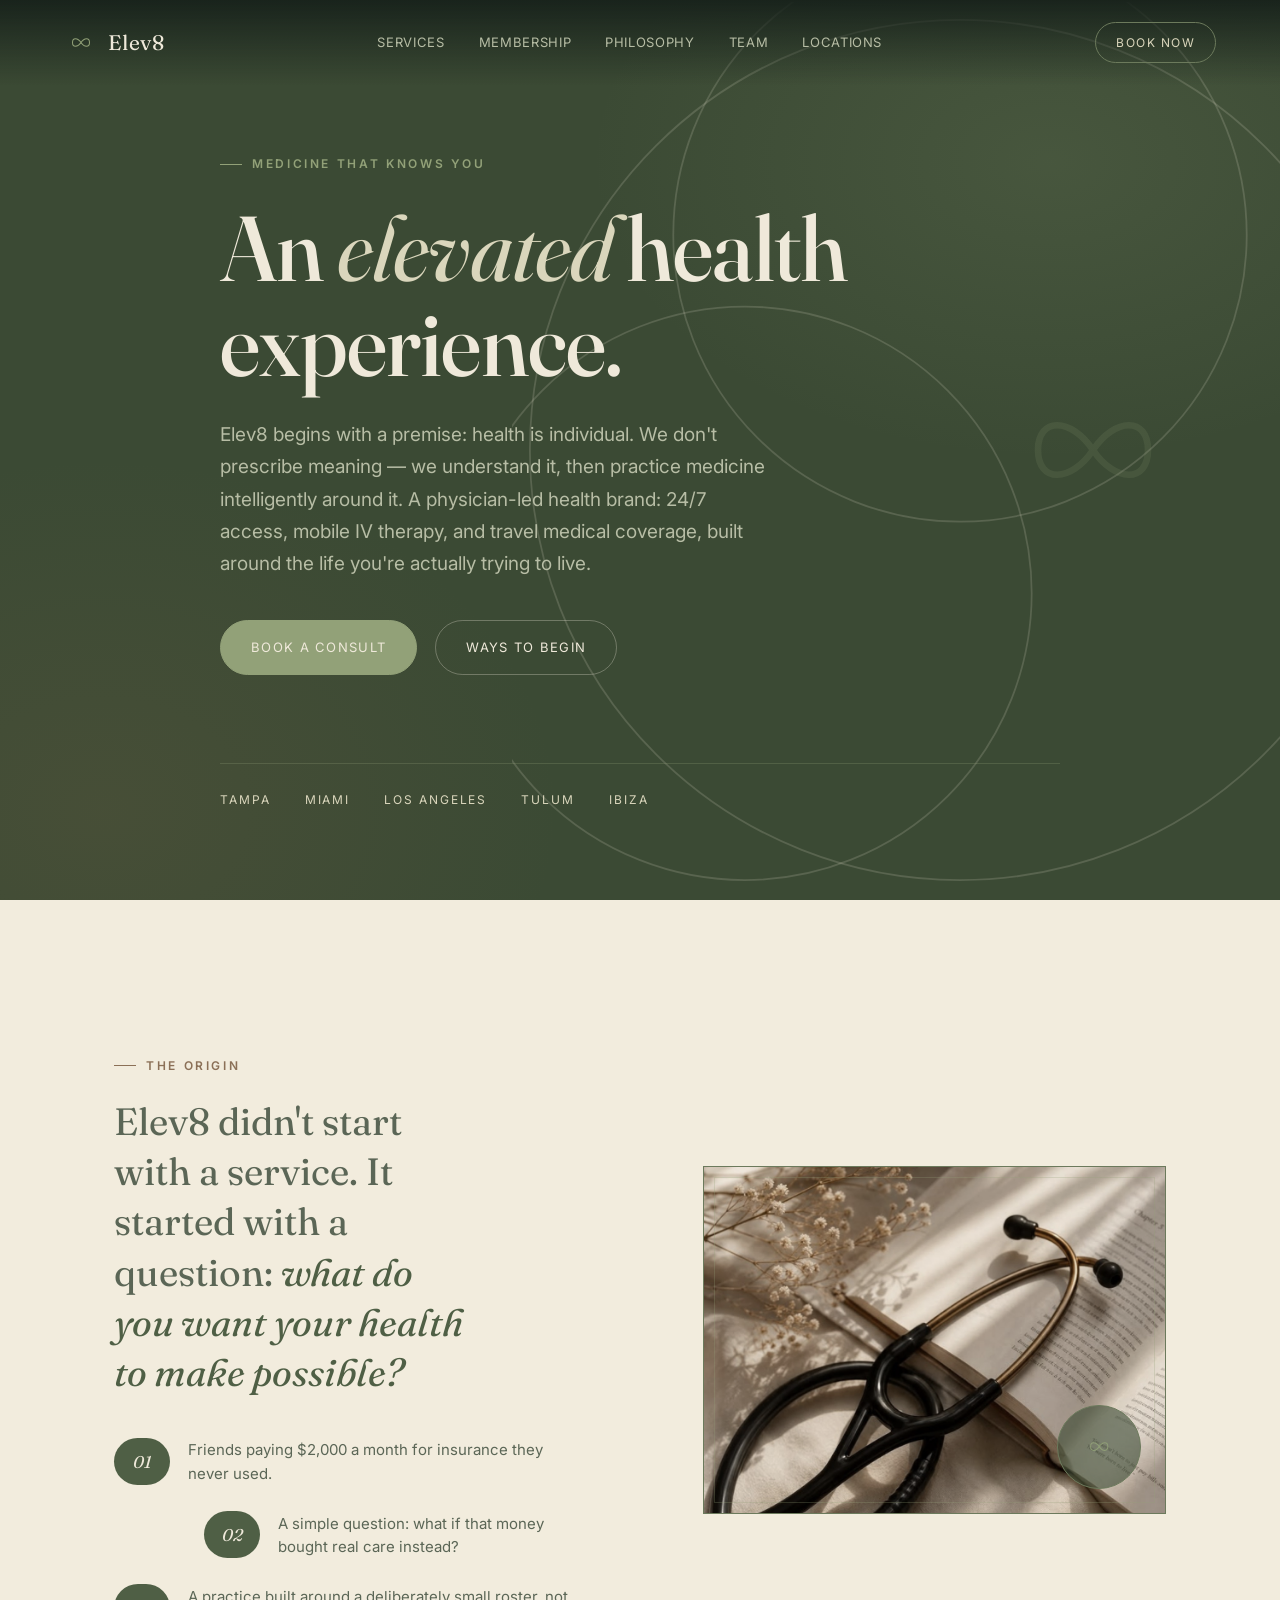
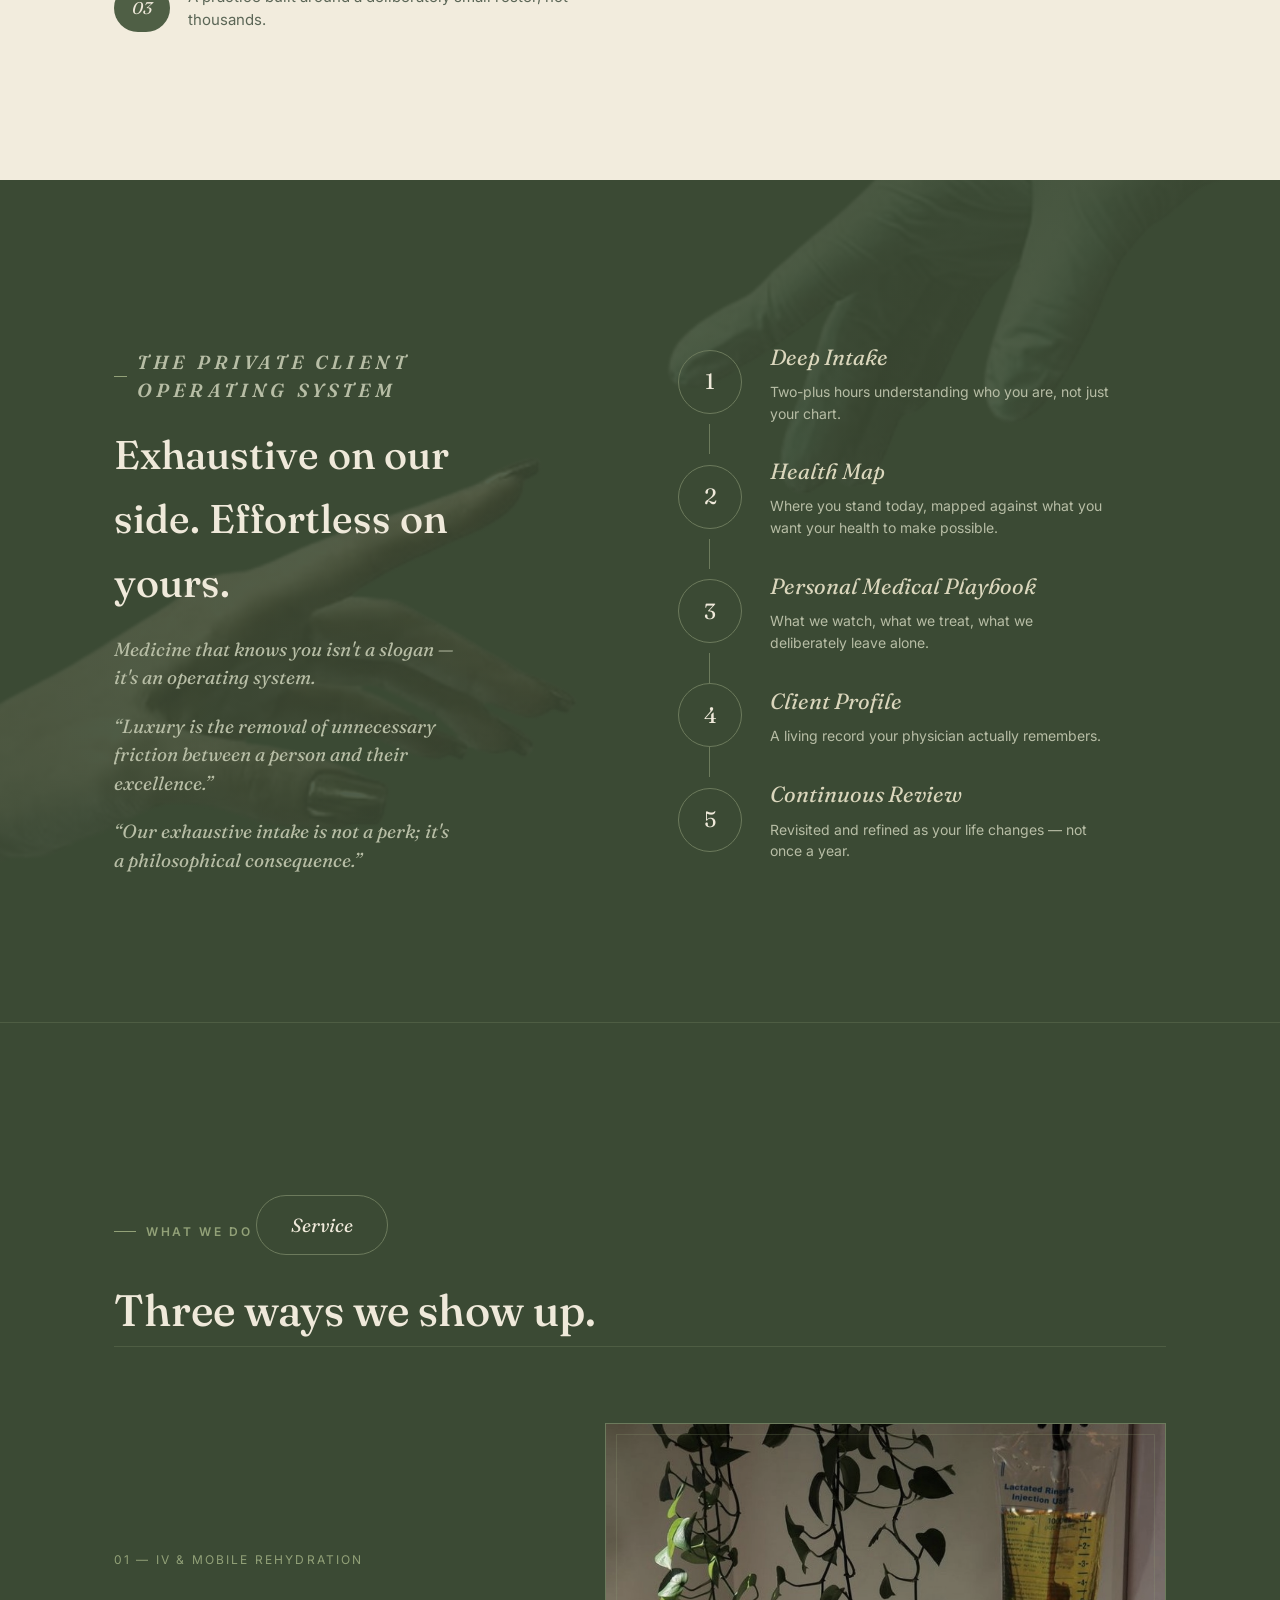
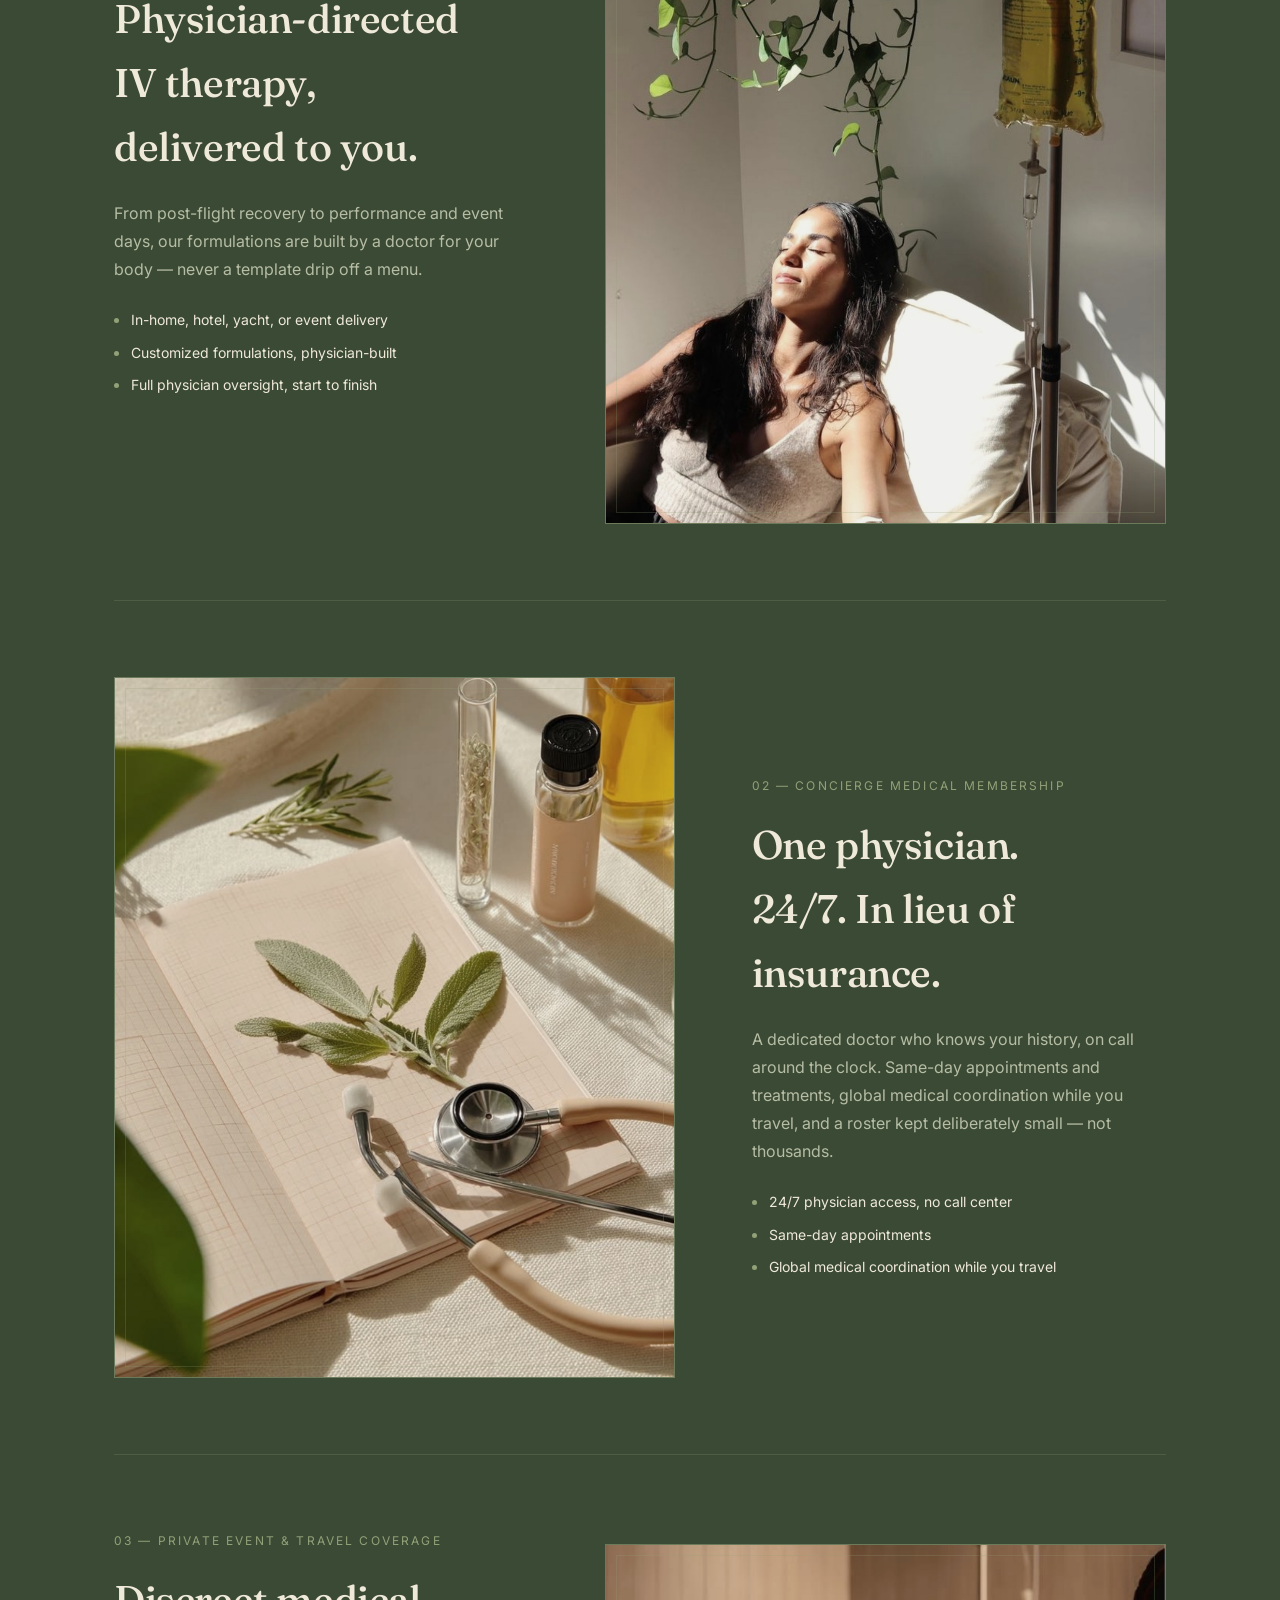
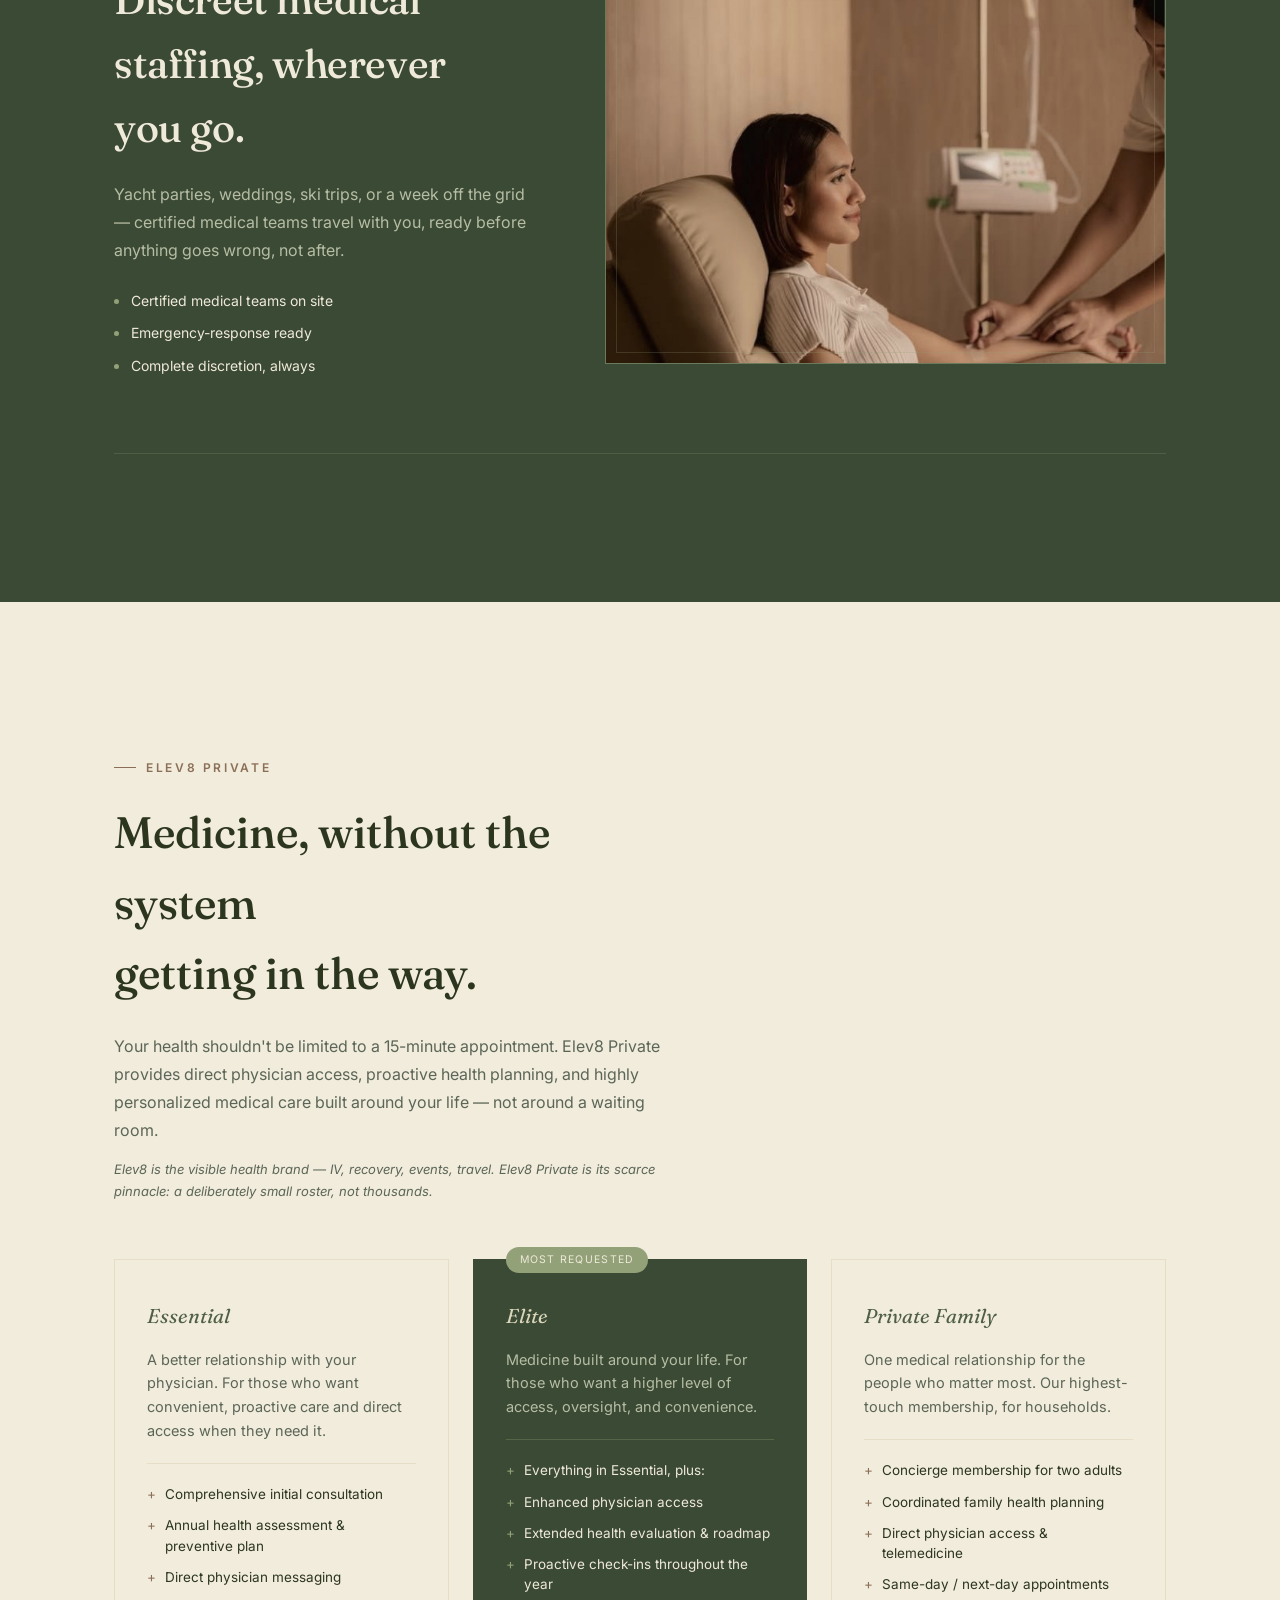
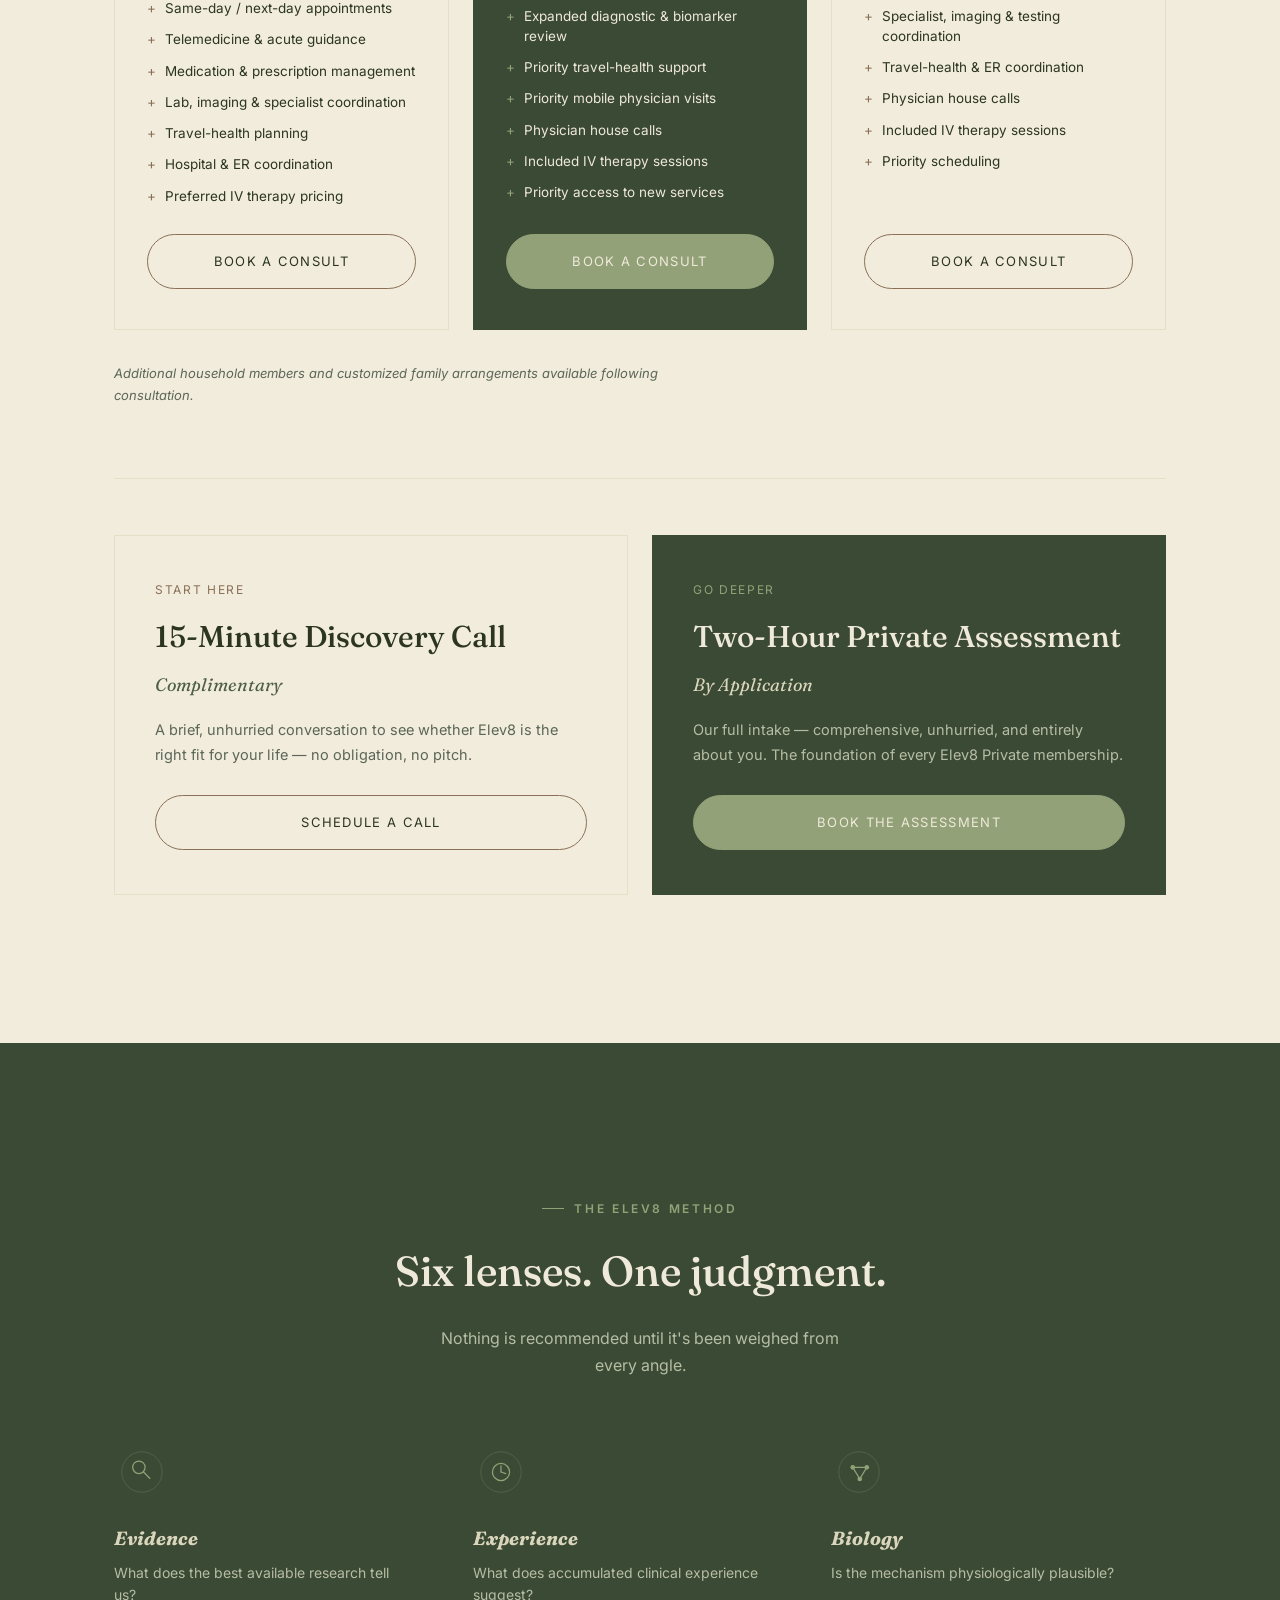
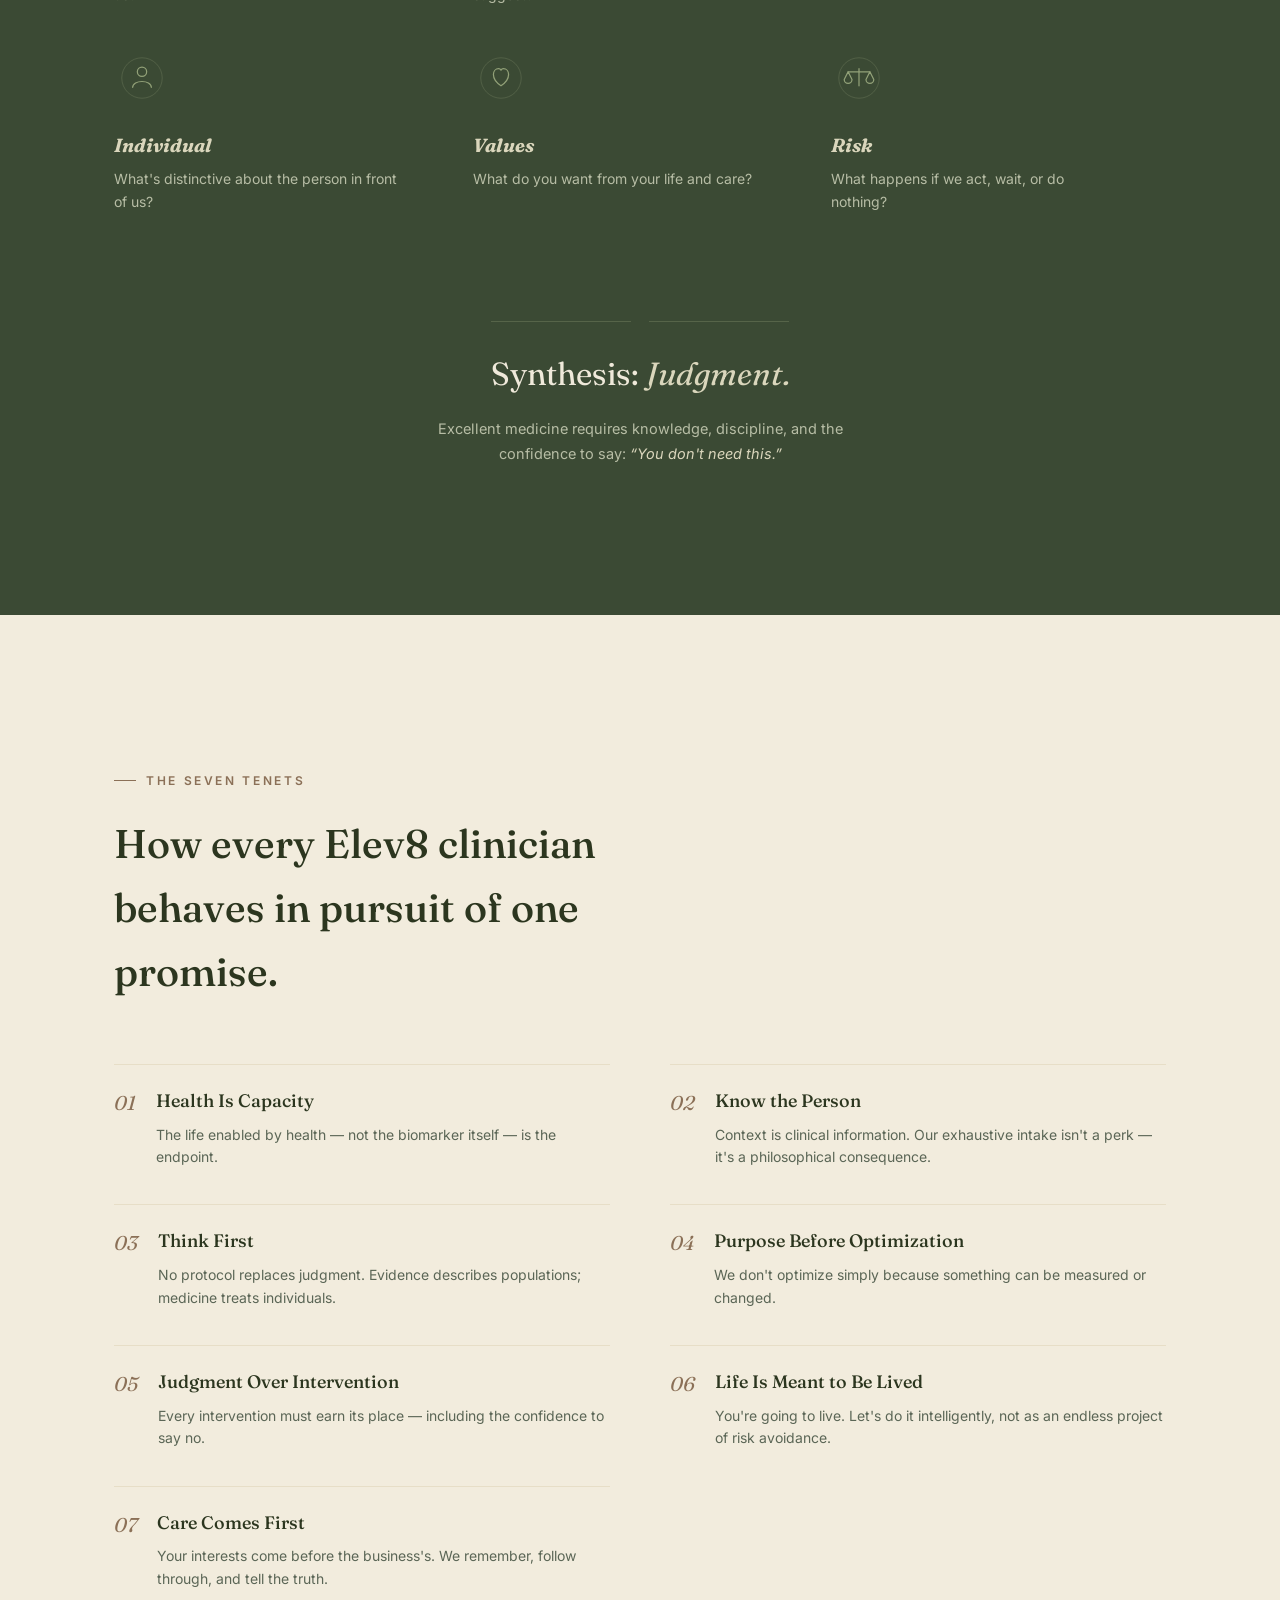
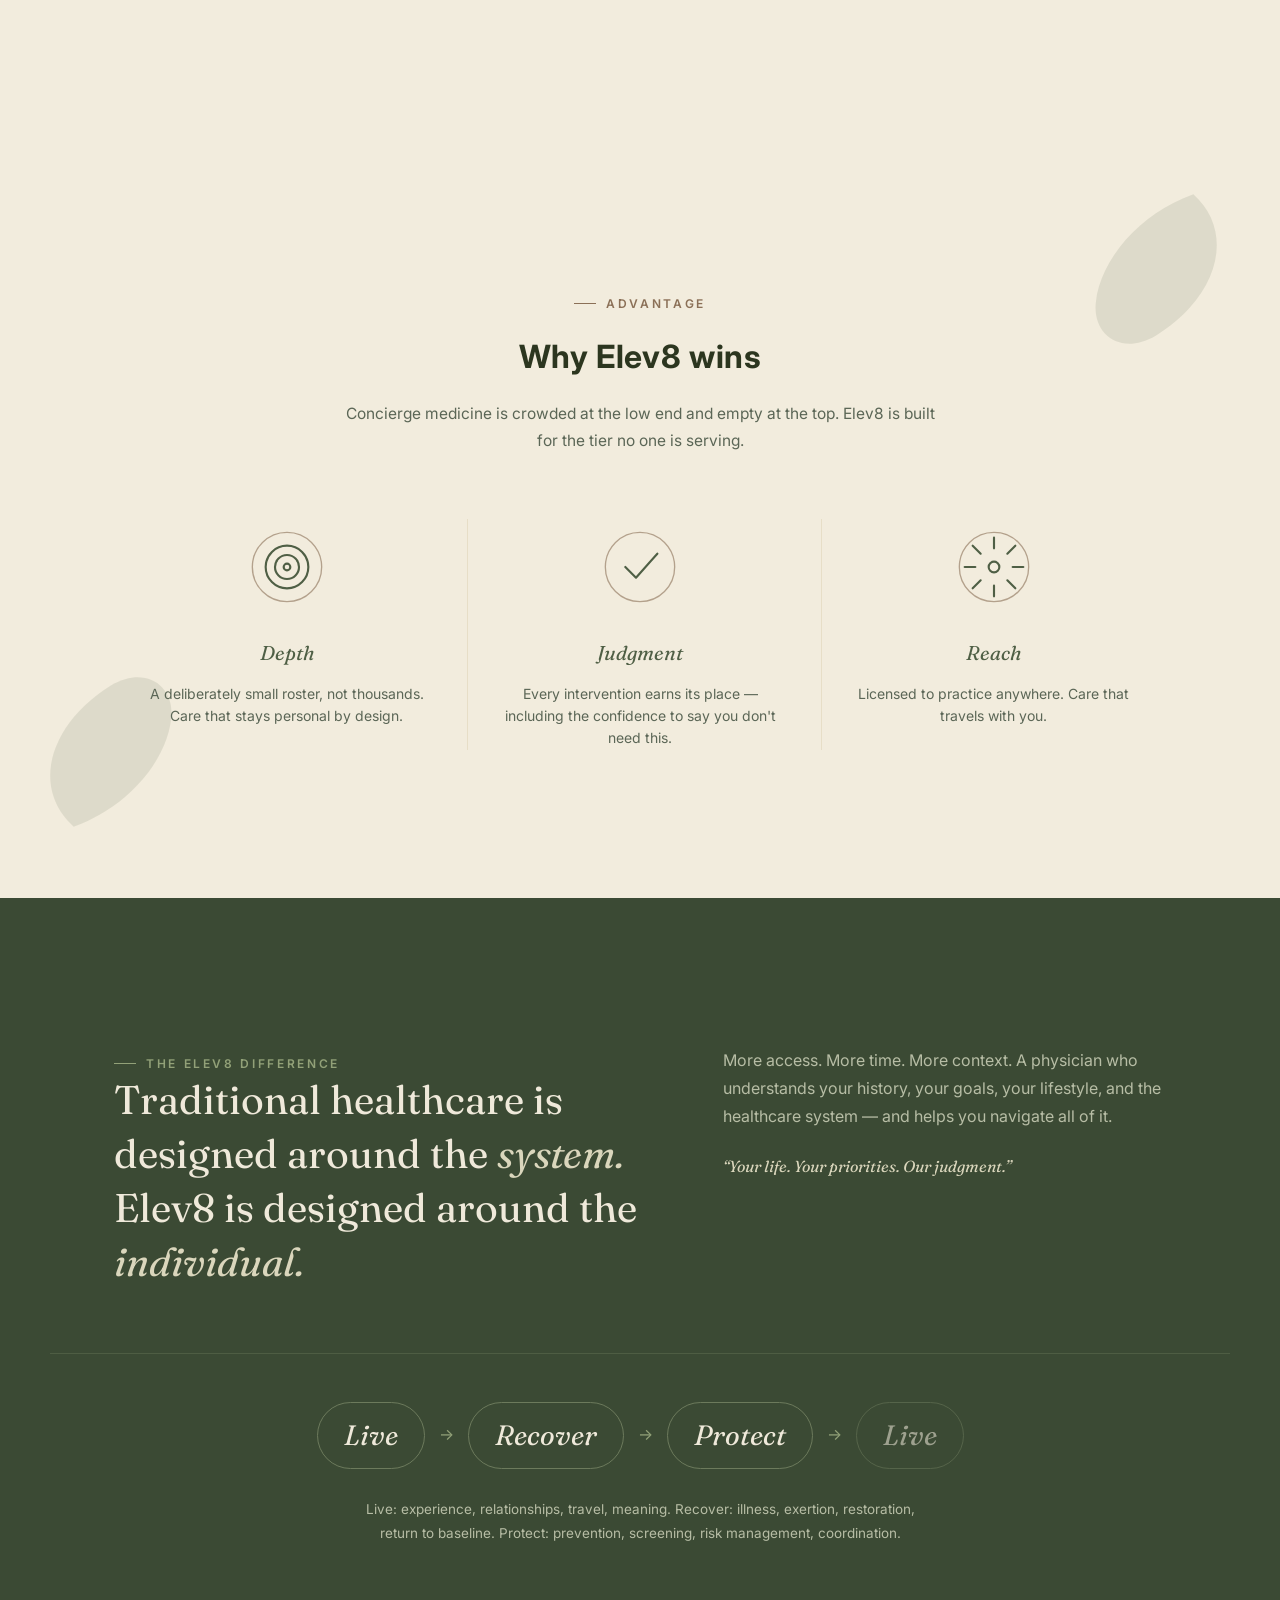
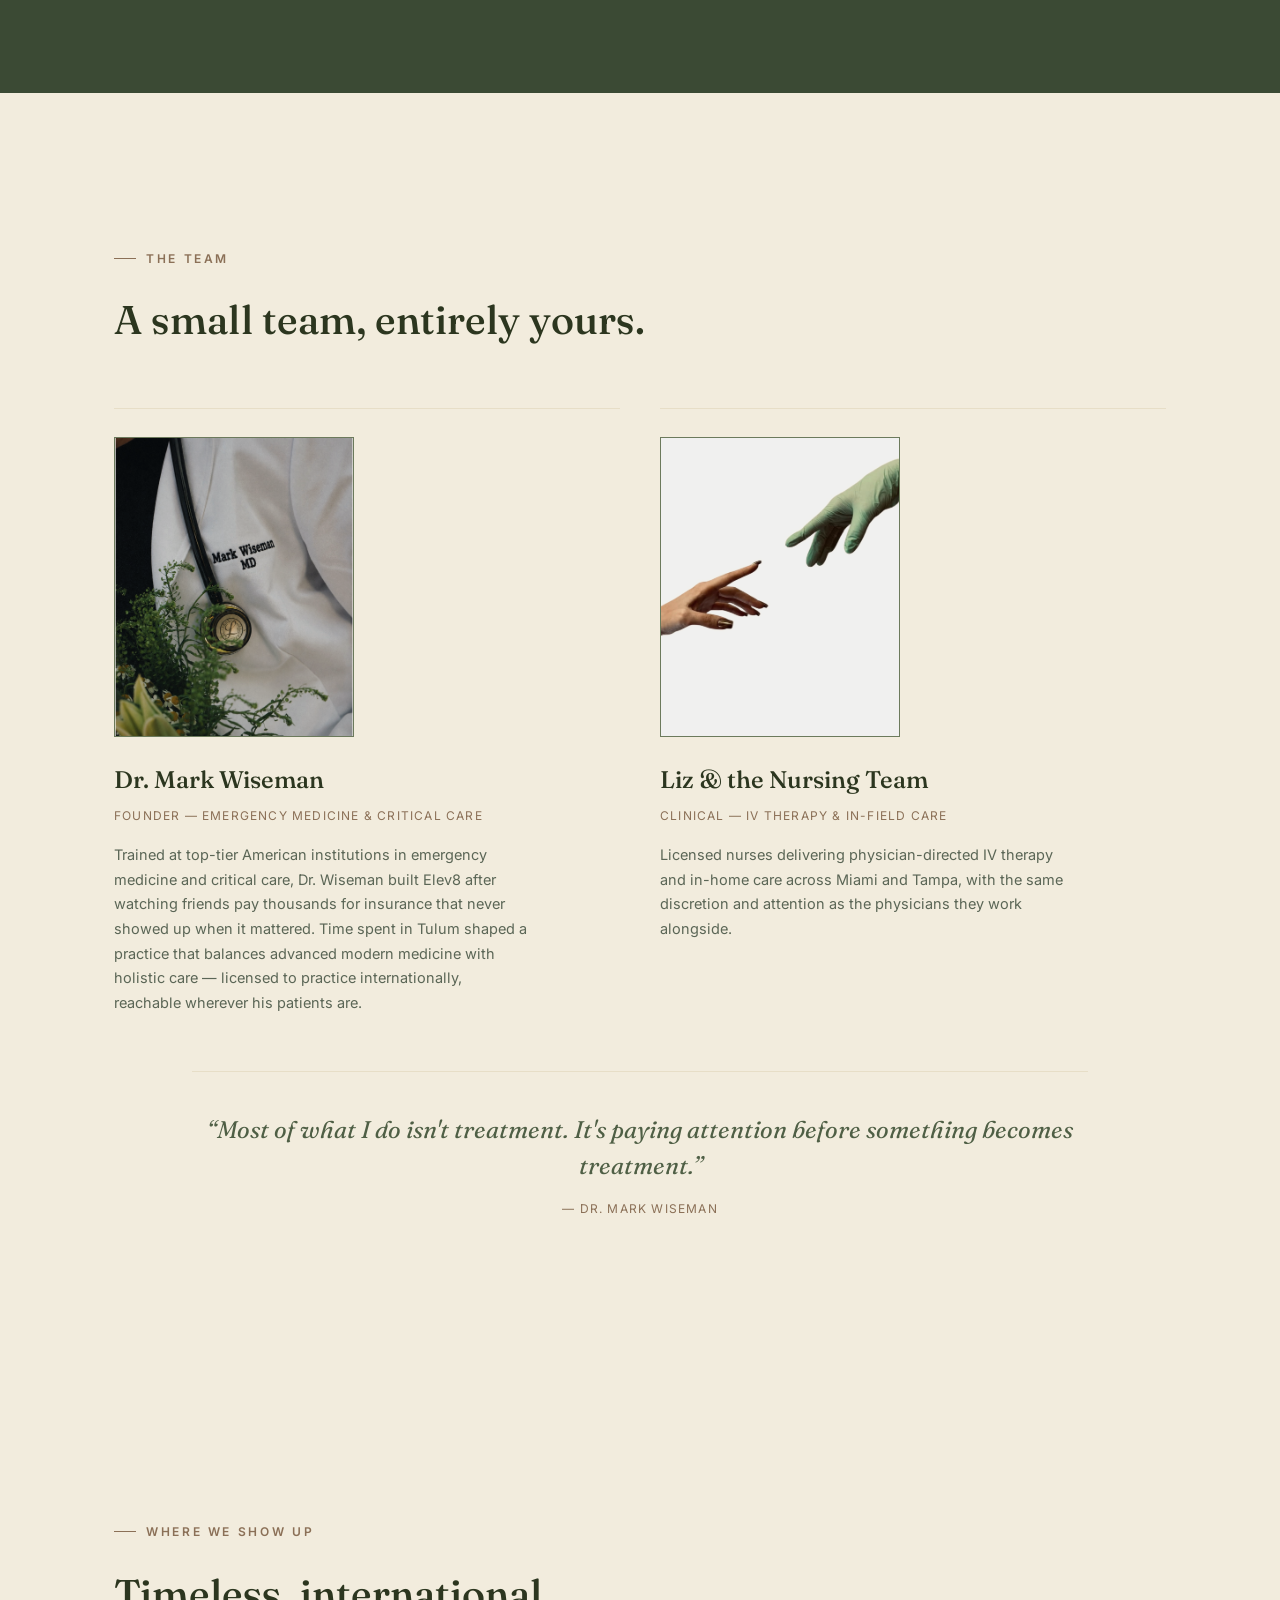
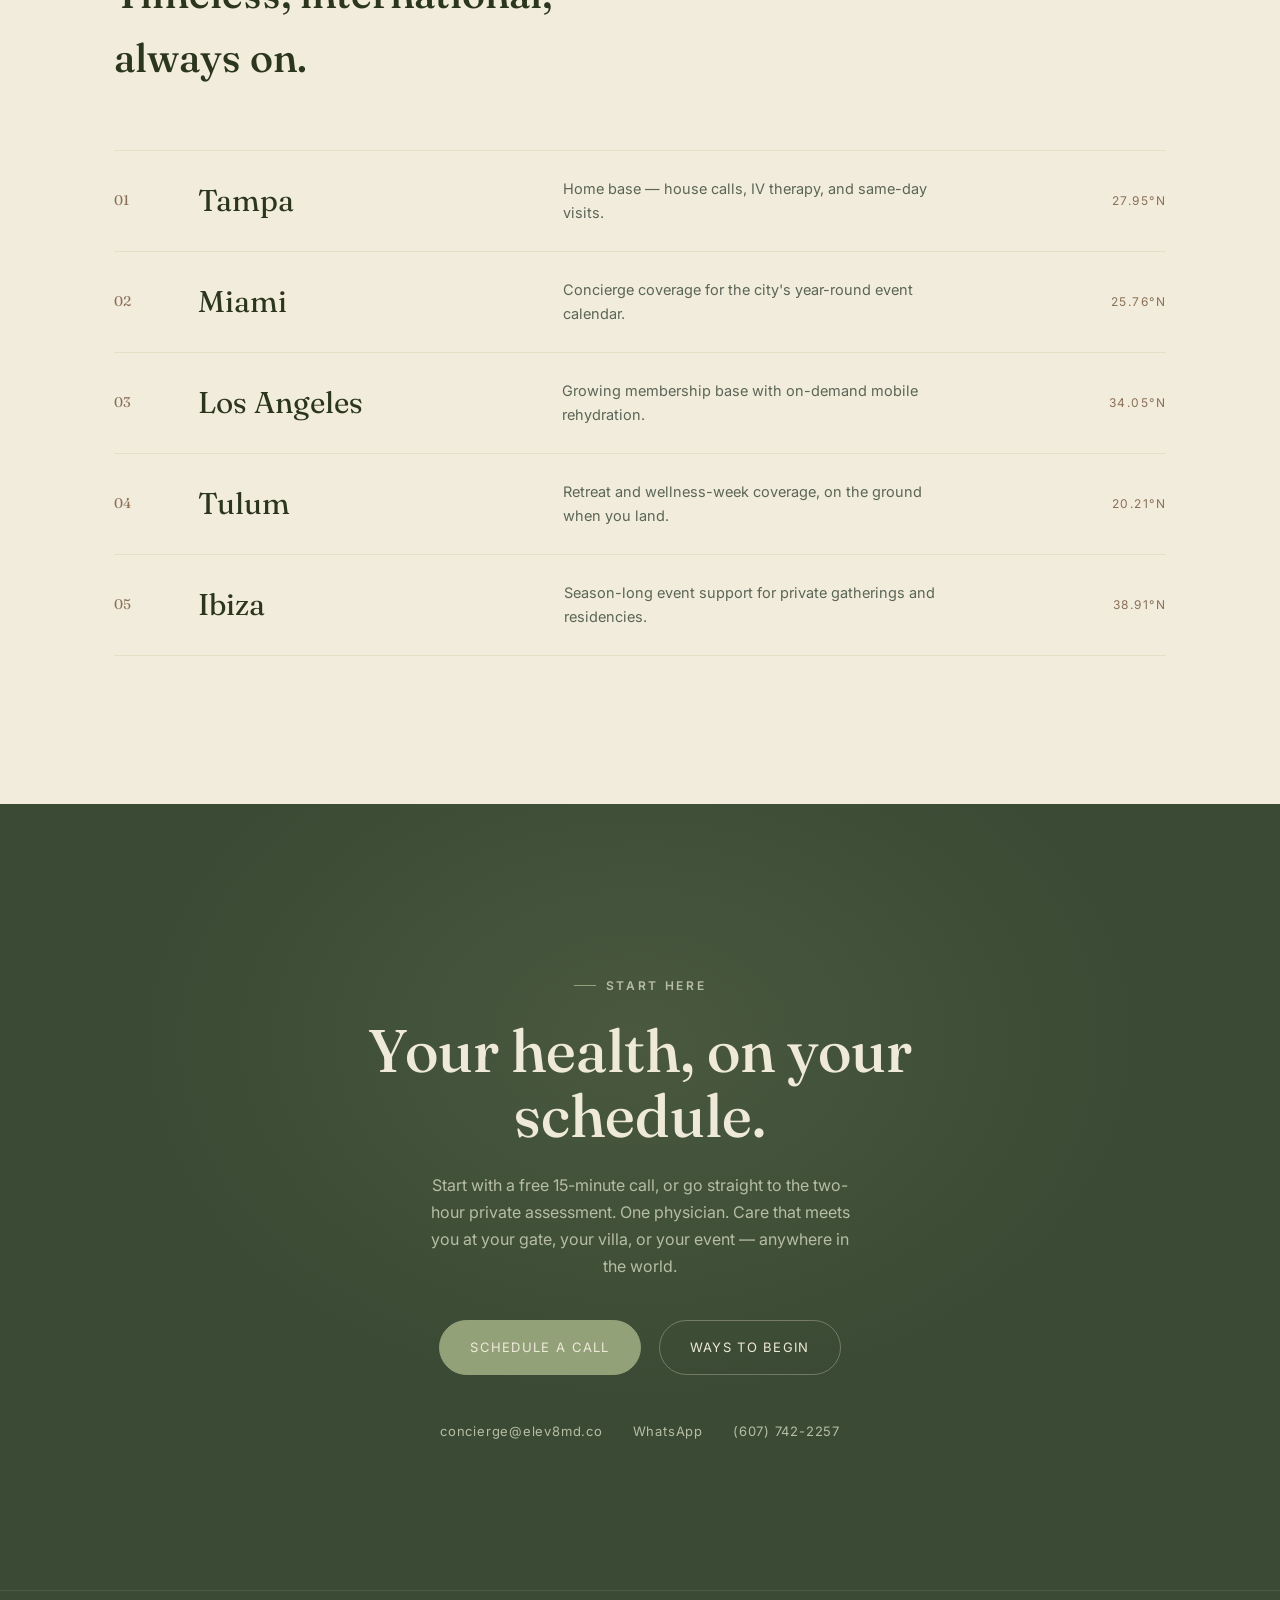
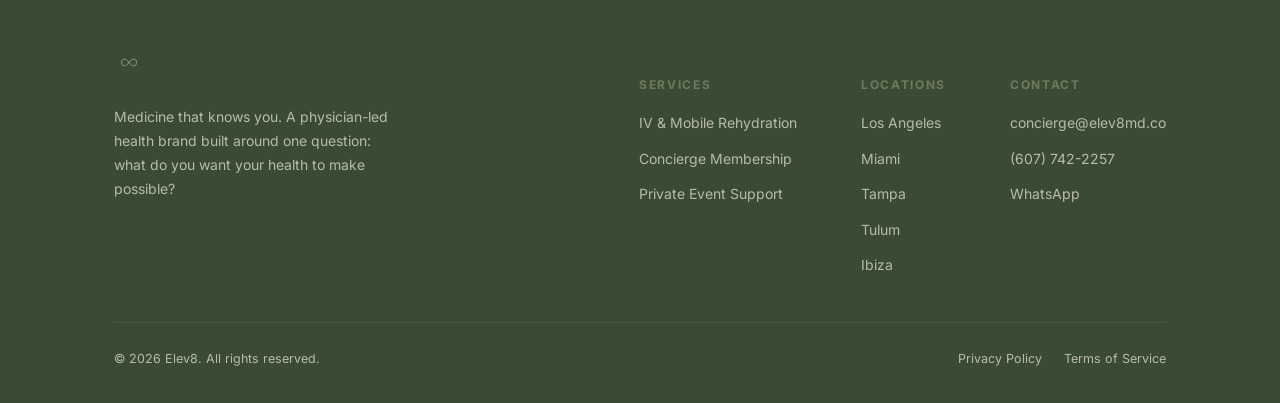
==== index.html @ 5ecb2c73 "Swap IV and Membership service photos for better-matched, better-quality imagery Co-Authored-By: Cla" ====
<!DOCTYPE html>
<html lang="en">
<head>
<meta charset="UTF-8" />
<meta name="viewport" content="width=device-width, initial-scale=1.0" />
<title>Elev8 — Medicine That Knows You</title>
<meta name="description" content="Elev8 is a physician-led concierge health brand: 24/7 personal physician access, mobile IV therapy, and travel medical coverage, built around the life you're actually trying to live." />
<meta name="robots" content="index, follow" />
<link rel="canonical" href="https://elev8md.co/" />

<!-- Open Graph / social sharing -->
<meta property="og:type" content="website" />
<meta property="og:site_name" content="Elev8" />
<meta property="og:title" content="Elev8 — Medicine That Knows You" />
<meta property="og:description" content="Physician-led concierge medicine: 24/7 access, mobile IV therapy, and travel medical coverage — built around the life you're trying to live." />
<meta property="og:url" content="https://elev8md.co/" />
<meta property="og:image" content="https://elev8md.co/images/og-image.jpg" />
<meta name="twitter:card" content="summary_large_image" />
<meta name="twitter:title" content="Elev8 — Medicine That Knows You" />
<meta name="twitter:description" content="Physician-led concierge medicine: 24/7 access, mobile IV therapy, and travel medical coverage." />
<meta name="twitter:image" content="https://elev8md.co/images/og-image.jpg" />

<!-- Favicon (inline SVG infinity mark — swap for a real file when brand assets are final) -->
<link rel="icon" type="image/svg+xml" href="data:image/svg+xml,%3Csvg xmlns='http://www.w3.org/2000/svg' viewBox='0 0 200 100'%3E%3Crect width='200' height='100' fill='%233B4A34'/%3E%3Cpath d='M50,50 C50,20 80,20 100,50 C120,80 150,80 150,50 C150,20 120,20 100,50 C80,80 50,80 50,50 Z' fill='none' stroke='%2392A178' stroke-width='9' stroke-linecap='round'/%3E%3C/svg%3E" />

<link rel="preconnect" href="https://fonts.googleapis.com">
<link rel="preconnect" href="https://fonts.gstatic.com" crossorigin>
<link href="https://fonts.googleapis.com/css2?family=Fraunces:ital,opsz,wght@0,9..144,400;0,9..144,500;0,9..144,600;1,9..144,400;1,9..144,500&family=Inter:wght@400;500;600&display=swap" rel="stylesheet">
<link rel="stylesheet" href="styles.css">

<script type="application/ld+json">
{
  "@context": "https://schema.org",
  "@type": "MedicalBusiness",
  "name": "Elev8",
  "description": "Physician-led concierge medicine practice offering 24/7 physician access, mobile IV therapy, and travel medical coverage.",
  "url": "https://elev8md.co/",
  "telephone": "+1-607-742-2257",
  "email": "concierge@elev8md.co",
  "areaServed": ["Tampa", "Miami", "Los Angeles", "Tulum", "Ibiza"],
  "medicalSpecialty": ["Emergency Medicine", "Critical Care", "Concierge Medicine"],
  "founder": {
    "@type": "Person",
    "name": "Dr. Mark Wiseman",
    "jobTitle": "Founder & Physician — Emergency Medicine & Critical Care"
  }
}
</script>
</head>
<body>

<nav class="nav" id="nav">
  <a href="#top" class="nav__logo">
    <span class="mark"><svg viewBox="0 0 200 100" width="34" height="17"><path d="M50,50 C50,20 80,20 100,50 C120,80 150,80 150,50 C150,20 120,20 100,50 C80,80 50,80 50,50 Z"/></svg></span>
    Elev8
  </a>
  <div class="nav__links">
    <a href="#services">Services</a>
    <a href="#pricing">Membership</a>
    <a href="#philosophy">Philosophy</a>
    <a href="#team">Team</a>
    <a href="#locations">Locations</a>
  </div>
  <a href="#book" class="nav__cta">Book Now</a>
  <button class="nav__toggle" id="menuOpen" aria-label="Open menu"><span></span></button>
</nav>

<div class="mobile-menu" id="mobileMenu">
  <button class="mobile-menu__close" id="menuClose" aria-label="Close menu">&times;</button>
  <a href="#services">Services</a>
  <a href="#pricing">Membership</a>
  <a href="#philosophy">Philosophy</a>
  <a href="#team">Team</a>
  <a href="#locations">Locations</a>
  <a href="#book">Book Now</a>
</div>

<main id="top">

  <!-- HERO -->
  <section class="hero">
    <div class="hero__glow"></div>
    <div class="hero__rings">
      <svg viewBox="0 0 500 500"><circle cx="250" cy="250" r="240"/><circle cx="250" cy="130" r="160"/><circle cx="130" cy="330" r="160"/></svg>
    </div>
    <span class="mark hero__mark"><svg viewBox="0 0 200 100"><path d="M50,50 C50,20 80,20 100,50 C120,80 150,80 150,50 C150,20 120,20 100,50 C80,80 50,80 50,50 Z"/></svg></span>
    <div class="wrap hero__inner">
      <p class="eyebrow hero__eyebrow">Medicine That Knows You</p>
      <h1>An <em>elevated</em> health experience.</h1>
      <p class="hero__sub">Elev8 begins with a premise: health is individual. We don't prescribe meaning — we understand it, then practice medicine intelligently around it. A physician-led health brand: 24/7 access, mobile IV therapy, and travel medical coverage, built around the life you're actually trying to live.</p>
      <div class="hero__actions">
        <a href="#book" class="btn btn--gold">Book a Consult</a>
        <a href="#pricing" class="btn btn--ghost">Ways to Begin</a>
      </div>
      <div class="hero__strip">
        <span class="loc">Tampa</span>
        <span class="loc">Miami</span>
        <span class="loc">Los Angeles</span>
        <span class="loc">Tulum</span>
        <span class="loc">Ibiza</span>
      </div>
    </div>
  </section>

  <!-- ORIGIN -->
  <section class="section--sand section-pad">
    <div class="wrap origin__grid">
      <div class="reveal">
        <p class="eyebrow eyebrow--dark">The Origin</p>
        <p class="origin__quote">Elev8 didn't start with a service. It started with a question: <em>what do you want your health to make possible?</em></p>
        <div class="origin__facts">
          <div class="origin__fact">
            <span class="origin__fact-num">01</span>
            <p>Friends paying $2,000 a month for insurance they never used.</p>
          </div>
          <div class="origin__fact origin__fact--indent">
            <span class="origin__fact-num">02</span>
            <p>A simple question: what if that money bought real care instead?</p>
          </div>
          <div class="origin__fact">
            <span class="origin__fact-num">03</span>
            <p>A practice built around a deliberately small roster, not thousands.</p>
          </div>
        </div>
      </div>
      <div class="reveal">
        <div class="frame">
          <img src="images/origin.jpg" alt="A physician's stethoscope, resting on an open book" loading="lazy" />
          <div class="frame__badge"><span class="mark"><svg viewBox="0 0 200 100"><path d="M50,50 C50,20 80,20 100,50 C120,80 150,80 150,50 C150,20 120,20 100,50 C80,80 50,80 50,50 Z"/></svg></span></div>
        </div>
      </div>
    </div>
  </section>

  <!-- OPERATING SYSTEM -->
  <section class="section--ink section-pad timeline-section">
    <img class="timeline-section__bg" src="images/hands-reaching.png" alt="" loading="lazy" />
    <div class="wrap timeline__grid">
      <div class="timeline__intro reveal">
        <p class="eyebrow">The Private Client Operating System</p>
        <h2>Exhaustive on our side. Effortless on yours.</h2>
        <p>Medicine that knows you isn't a slogan — it's an operating system.</p>
        <p class="timeline__note timeline__note--quote">&ldquo;Luxury is the removal of unnecessary friction between a person and their excellence.&rdquo;</p>
        <p class="timeline__note timeline__note--quote">&ldquo;Our exhaustive intake is not a perk; it's a philosophical consequence.&rdquo;</p>
      </div>
      <div class="timeline__steps reveal">
        <div class="timeline__step">
          <span class="timeline__circle">1</span>
          <div><h3>Deep Intake</h3><p class="timeline__desc">Two-plus hours understanding who you are, not just your chart.</p></div>
        </div>
        <div class="timeline__line"></div>
        <div class="timeline__step">
          <span class="timeline__circle">2</span>
          <div><h3>Health Map</h3><p class="timeline__desc">Where you stand today, mapped against what you want your health to make possible.</p></div>
        </div>
        <div class="timeline__line"></div>
        <div class="timeline__step">
          <span class="timeline__circle">3</span>
          <div><h3>Personal Medical Playbook</h3><p class="timeline__desc">What we watch, what we treat, what we deliberately leave alone.</p></div>
        </div>
        <div class="timeline__line"></div>
        <div class="timeline__step">
          <span class="timeline__circle">4</span>
          <div><h3>Client Profile</h3><p class="timeline__desc">A living record your physician actually remembers.</p></div>
        </div>
        <div class="timeline__line"></div>
        <div class="timeline__step">
          <span class="timeline__circle">5</span>
          <div><h3>Continuous Review</h3><p class="timeline__desc">Revisited and refined as your life changes — not once a year.</p></div>
        </div>
      </div>
    </div>
  </section>

  <!-- SERVICES -->
  <section class="section--ink section-pad" id="services" style="border-top:1px solid rgba(146,161,120,0.22);">
    <div class="wrap">
      <p class="eyebrow">What We Do</p>
      <span class="badge-oval" style="margin-top:24px; display:inline-block;">Service</span>
      <h2 style="font-family:var(--font-display); font-weight:500; font-size:clamp(30px,4vw,44px); margin-top:20px; max-width:18ch;">Three ways we show up.</h2>
    </div>
    <div class="wrap">

      <div class="service reveal" id="iv">
        <div>
          <span class="service__tag">01 — IV &amp; Mobile Rehydration</span>
          <h3>Physician-directed IV therapy, delivered to you.</h3>
          <p>From post-flight recovery to performance and event days, our formulations are built by a doctor for your body — never a template drip off a menu.</p>
          <ul class="service__list">
            <li>In-home, hotel, yacht, or event delivery</li>
            <li>Customized formulations, physician-built</li>
            <li>Full physician oversight, start to finish</li>
          </ul>
        </div>
        <div class="service__visual service__visual--photo service__visual--tall"><img src="images/service-iv.jpg" alt="A client relaxing in warm sunlight during a mobile IV therapy session" loading="lazy" /></div>
      </div>

      <div class="service reveal" id="membership">
        <div>
          <span class="service__tag">02 — Concierge Medical Membership</span>
          <h3>One physician. 24/7. In lieu of insurance.</h3>
          <p>A dedicated doctor who knows your history, on call around the clock. Same-day appointments and treatments, global medical coordination while you travel, and a roster kept deliberately small — not thousands.</p>
          <ul class="service__list">
            <li>24/7 physician access, no call center</li>
            <li>Same-day appointments</li>
            <li>Global medical coordination while you travel</li>
          </ul>
        </div>
        <div class="service__visual service__visual--photo service__visual--tall"><img src="images/service-membership.jpg" alt="A stethoscope beside a sprig of sage, resting sunlit on paper" loading="lazy" /></div>
      </div>

      <div class="service reveal" id="events">
        <div>
          <span class="service__tag">03 — Private Event &amp; Travel Coverage</span>
          <h3>Discreet medical staffing, wherever you go.</h3>
          <p>Yacht parties, weddings, ski trips, or a week off the grid — certified medical teams travel with you, ready before anything goes wrong, not after.</p>
          <ul class="service__list">
            <li>Certified medical teams on site</li>
            <li>Emergency-response ready</li>
            <li>Complete discretion, always</li>
          </ul>
        </div>
        <div class="service__visual service__visual--photo"><img src="images/service-events.jpg" alt="A physician-directed IV therapy session in progress" loading="lazy" /></div>
      </div>

    </div>
  </section>

  <!-- PRICING -->
  <section class="section--sand section-pad" id="pricing">
    <div class="wrap">
      <p class="eyebrow eyebrow--dark">Elev8 Private</p>
      <h2 class="pricing__head reveal">Medicine, without the system<br>getting in the way.</h2>
      <p class="pricing__sub reveal">Your health shouldn't be limited to a 15-minute appointment. Elev8 Private provides direct physician access, proactive health planning, and highly personalized medical care built around your life — not around a waiting room.</p>
      <p class="pricing__note reveal" style="margin-top:14px;">Elev8 is the visible health brand — IV, recovery, events, travel. Elev8&nbsp;Private is its scarce pinnacle: a deliberately small roster, not thousands.</p>

      <div class="pricing__grid">

        <div class="tier reveal">
          <span class="tier__tag">Essential</span>
          <p class="tier__pitch">A better relationship with your physician. For those who want convenient, proactive care and direct access when they need it.</p>
          <ul class="tier__list">
            <li>Comprehensive initial consultation</li>
            <li>Annual health assessment &amp; preventive plan</li>
            <li>Direct physician messaging</li>
            <li>Same-day / next-day appointments</li>
            <li>Telemedicine &amp; acute guidance</li>
            <li>Medication &amp; prescription management</li>
            <li>Lab, imaging &amp; specialist coordination</li>
            <li>Travel-health planning</li>
            <li>Hospital &amp; ER coordination</li>
            <li>Preferred IV therapy pricing</li>
          </ul>
          <a href="mailto:concierge@elev8md.co?subject=Elev8%20Consult%20Request" class="btn btn--ghost-dark tier__cta">Book a Consult</a>
        </div>

        <div class="tier tier--featured reveal">
          <span class="tier__badge">Most Requested</span>
          <span class="tier__tag">Elite</span>
          <p class="tier__pitch">Medicine built around your life. For those who want a higher level of access, oversight, and convenience.</p>
          <ul class="tier__list">
            <li>Everything in Essential, plus:</li>
            <li>Enhanced physician access</li>
            <li>Extended health evaluation &amp; roadmap</li>
            <li>Proactive check-ins throughout the year</li>
            <li>Expanded diagnostic &amp; biomarker review</li>
            <li>Priority travel-health support</li>
            <li>Priority mobile physician visits</li>
            <li>Physician house calls</li>
            <li>Included IV therapy sessions</li>
            <li>Priority access to new services</li>
          </ul>
          <a href="mailto:concierge@elev8md.co?subject=Elev8%20Elite%20Membership%20Inquiry" class="btn btn--gold tier__cta">Book a Consult</a>
        </div>

        <div class="tier reveal">
          <span class="tier__tag">Private Family</span>
          <p class="tier__pitch">One medical relationship for the people who matter most. Our highest-touch membership, for households.</p>
          <ul class="tier__list">
            <li>Concierge membership for two adults</li>
            <li>Coordinated family health planning</li>
            <li>Direct physician access &amp; telemedicine</li>
            <li>Same-day / next-day appointments</li>
            <li>Specialist, imaging &amp; testing coordination</li>
            <li>Travel-health &amp; ER coordination</li>
            <li>Physician house calls</li>
            <li>Included IV therapy sessions</li>
            <li>Priority scheduling</li>
          </ul>
          <a href="mailto:concierge@elev8md.co?subject=Elev8%20Consult%20Request" class="btn btn--ghost-dark tier__cta">Book a Consult</a>
        </div>

      </div>
      <p class="pricing__note reveal">Additional household members and customized family arrangements available following consultation.</p>

      <div class="begin__grid begin__grid--secondary">

        <div class="begin__card reveal">
          <span class="begin__tag">Start Here</span>
          <h3>15-Minute Discovery Call</h3>
          <p class="begin__price">Complimentary</p>
          <p class="begin__pitch">A brief, unhurried conversation to see whether Elev8 is the right fit for your life — no obligation, no pitch.</p>
          <a href="mailto:concierge@elev8md.co?subject=Elev8%20Discovery%20Call%20Request" class="btn btn--ghost-dark begin__cta">Schedule a Call</a>
        </div>

        <div class="begin__card begin__card--featured reveal">
          <span class="begin__tag">Go Deeper</span>
          <h3>Two-Hour Private Assessment</h3>
          <p class="begin__price">By Application</p>
          <p class="begin__pitch">Our full intake — comprehensive, unhurried, and entirely about you. The foundation of every Elev8 Private membership.</p>
          <a href="mailto:concierge@elev8md.co?subject=Elev8%20Private%20Assessment%20Request" class="btn btn--gold begin__cta">Book the Assessment</a>
        </div>

      </div>
    </div>
  </section>

  <!-- METHOD -->
  <section class="section--ink section-pad method">
    <div class="wrap">
      <p class="eyebrow" style="justify-content:center;">The Elev8 Method</p>
      <h2 class="method__head reveal">Six lenses. One judgment.</h2>
      <p class="method__sub reveal">Nothing is recommended until it's been weighed from every angle.</p>

      <div class="method__grid reveal">
        <div class="lens">
          <span class="lens__icon"><svg viewBox="0 0 72 72"><circle class="lens__frame" cx="36" cy="36" r="26"/><circle class="lens__glyph" cx="32" cy="30" r="8"/><line class="lens__glyph" x1="38" y1="36" x2="46" y2="44"/></svg></span>
          <h4>Evidence</h4>
          <p>What does the best available research tell us?</p>
        </div>
        <div class="lens">
          <span class="lens__icon"><svg viewBox="0 0 72 72"><circle class="lens__frame" cx="36" cy="36" r="26"/><circle class="lens__glyph" cx="36" cy="36" r="11"/><line class="lens__glyph" x1="36" y1="36" x2="36" y2="28"/><line class="lens__glyph" x1="36" y1="36" x2="42" y2="38"/></svg></span>
          <h4>Experience</h4>
          <p>What does accumulated clinical experience suggest?</p>
        </div>
        <div class="lens">
          <span class="lens__icon"><svg viewBox="0 0 72 72"><circle class="lens__frame" cx="36" cy="36" r="26"/><line class="lens__glyph" x1="28" y1="30" x2="46" y2="30"/><line class="lens__glyph" x1="28" y1="30" x2="37" y2="45"/><line class="lens__glyph" x1="46" y1="30" x2="37" y2="45"/><circle class="lens__glyph--fill" cx="28" cy="30" r="3"/><circle class="lens__glyph--fill" cx="46" cy="30" r="3"/><circle class="lens__glyph--fill" cx="37" cy="45" r="3"/></svg></span>
          <h4>Biology</h4>
          <p>Is the mechanism physiologically plausible?</p>
        </div>
        <div class="lens">
          <span class="lens__icon"><svg viewBox="0 0 72 72"><circle class="lens__frame" cx="36" cy="36" r="26"/><circle class="lens__glyph" cx="36" cy="28" r="6"/><path class="lens__glyph" d="M24,48 C24,38 48,38 48,48"/></svg></span>
          <h4>Individual</h4>
          <p>What's distinctive about the person in front of us?</p>
        </div>
        <div class="lens">
          <span class="lens__icon"><svg viewBox="0 0 72 72"><circle class="lens__frame" cx="36" cy="36" r="26"/><path class="lens__glyph" d="M36,46 C22,37 25,24 33,24 C35,24 36,26 36,26 C36,26 37,24 39,24 C47,24 50,37 36,46 Z"/></svg></span>
          <h4>Values</h4>
          <p>What do you want from your life and care?</p>
        </div>
        <div class="lens">
          <span class="lens__icon"><svg viewBox="0 0 72 72"><circle class="lens__frame" cx="36" cy="36" r="26"/><line class="lens__glyph" x1="36" y1="24" x2="36" y2="46"/><line class="lens__glyph" x1="22" y1="28" x2="50" y2="28"/><path class="lens__glyph" d="M22,28 L17,38 A5,5 0 0,0 27,38 Z"/><path class="lens__glyph" d="M50,28 L45,38 A5,5 0 0,0 55,38 Z"/></svg></span>
          <h4>Risk</h4>
          <p>What happens if we act, wait, or do nothing?</p>
        </div>
      </div>

      <div class="method__synthesis reveal">
        <span class="divider"></span>
        <p class="method__judgment">Synthesis: <em>Judgment.</em></p>
        <p class="method__restraint">Excellent medicine requires knowledge, discipline, and the confidence to say: <em>&ldquo;You don't need this.&rdquo;</em></p>
      </div>
    </div>
  </section>

  <!-- TENETS -->
  <section class="section--sand section-pad" id="philosophy">
    <div class="wrap">
      <div class="rules__head reveal">
        <p class="eyebrow eyebrow--dark">The Seven Tenets</p>
        <h2 style="font-family:var(--font-display); font-weight:500; font-size:clamp(28px,3.6vw,40px);">How every Elev8 clinician<br>behaves in pursuit of one promise.</h2>
      </div>
      <div class="tenets__grid reveal">
        <div class="tenet">
          <span class="tenet__num">01</span>
          <div><h4>Health Is Capacity</h4><p>The life enabled by health — not the biomarker itself — is the endpoint.</p></div>
        </div>
        <div class="tenet">
          <span class="tenet__num">02</span>
          <div><h4>Know the Person</h4><p>Context is clinical information. Our exhaustive intake isn't a perk — it's a philosophical consequence.</p></div>
        </div>
        <div class="tenet">
          <span class="tenet__num">03</span>
          <div><h4>Think First</h4><p>No protocol replaces judgment. Evidence describes populations; medicine treats individuals.</p></div>
        </div>
        <div class="tenet">
          <span class="tenet__num">04</span>
          <div><h4>Purpose Before Optimization</h4><p>We don't optimize simply because something can be measured or changed.</p></div>
        </div>
        <div class="tenet">
          <span class="tenet__num">05</span>
          <div><h4>Judgment Over Intervention</h4><p>Every intervention must earn its place — including the confidence to say no.</p></div>
        </div>
        <div class="tenet">
          <span class="tenet__num">06</span>
          <div><h4>Life Is Meant to Be Lived</h4><p>You're going to live. Let's do it intelligently, not as an endless project of risk avoidance.</p></div>
        </div>
        <div class="tenet">
          <span class="tenet__num">07</span>
          <div><h4>Care Comes First</h4><p>Your interests come before the business's. We remember, follow through, and tell the truth.</p></div>
        </div>
      </div>
    </div>
  </section>

  <!-- WINS -->
  <section class="section--sand section-pad wins">
    <svg class="wins__leaf wins__leaf--tr" viewBox="0 0 100 140"><path d="M50,4 C90,20 96,70 60,116 C40,140 14,132 8,108 C0,76 16,32 50,4 Z"/></svg>
    <svg class="wins__leaf wins__leaf--bl" viewBox="0 0 100 140"><path d="M50,4 C90,20 96,70 60,116 C40,140 14,132 8,108 C0,76 16,32 50,4 Z"/></svg>
    <div class="wrap">
      <div class="wins__head">
        <p class="eyebrow eyebrow--dark">Advantage</p>
        <h2 class="wins__title">Why Elev8 wins</h2>
        <p class="wins__sub">Concierge medicine is crowded at the low end and empty at the top. Elev8 is built for the tier no one is serving.</p>
      </div>
      <div class="wins__grid">
        <div class="wins__item">
          <span class="wins__icon"><svg viewBox="0 0 72 72"><circle class="wins__frame" cx="36" cy="36" r="26"/><circle class="wins__glyph" cx="36" cy="36" r="16"/><circle class="wins__glyph" cx="36" cy="36" r="9"/><circle class="wins__glyph" cx="36" cy="36" r="2.5"/></svg></span>
          <span class="wins__label">Depth</span>
          <p>A deliberately small roster, not thousands. Care that stays personal by design.</p>
        </div>
        <div class="wins__item">
          <span class="wins__icon"><svg viewBox="0 0 72 72"><circle class="wins__frame" cx="36" cy="36" r="26"/><path class="wins__glyph" d="M25,36 L33,44 L49,26"/></svg></span>
          <span class="wins__label">Judgment</span>
          <p>Every intervention earns its place — including the confidence to say you don't need this.</p>
        </div>
        <div class="wins__item">
          <span class="wins__icon"><svg viewBox="0 0 72 72"><circle class="wins__frame" cx="36" cy="36" r="26"/><circle class="wins__glyph" cx="36" cy="36" r="4"/><line class="wins__glyph" x1="36" y1="14" x2="36" y2="22"/><line class="wins__glyph" x1="36" y1="50" x2="36" y2="58"/><line class="wins__glyph" x1="14" y1="36" x2="22" y2="36"/><line class="wins__glyph" x1="50" y1="36" x2="58" y2="36"/><line class="wins__glyph" x1="20" y1="20" x2="26" y2="26"/><line class="wins__glyph" x1="46" y1="46" x2="52" y2="52"/><line class="wins__glyph" x1="52" y1="20" x2="46" y2="26"/><line class="wins__glyph" x1="26" y1="46" x2="20" y2="52"/></svg></span>
          <span class="wins__label">Reach</span>
          <p>Licensed to practice anywhere. Care that travels with you.</p>
        </div>
      </div>
    </div>
  </section>

  <!-- DIFFERENCE -->
  <section class="section--ink section-pad difference">
    <div class="wrap difference__grid reveal">
      <div>
        <p class="eyebrow">The Elev8 Difference</p>
        <h2 class="difference__head">Traditional healthcare is designed around the <em>system.</em><br>Elev8 is designed around the <em>individual.</em></h2>
      </div>
      <div class="difference__body">
        <p>More access. More time. More context. A physician who understands your history, your goals, your lifestyle, and the healthcare system — and helps you navigate all of it.</p>
        <p class="difference__quote">&ldquo;Your life. Your priorities. Our judgment.&rdquo;</p>
      </div>
    </div>
    <div class="wrap pillars reveal">
      <div class="pillars__cycle">
        <span class="pillars__item">Live</span>
        <span class="pillars__arrow">&rarr;</span>
        <span class="pillars__item">Recover</span>
        <span class="pillars__arrow">&rarr;</span>
        <span class="pillars__item">Protect</span>
        <span class="pillars__arrow">&rarr;</span>
        <span class="pillars__item pillars__item--repeat">Live</span>
      </div>
      <p class="pillars__desc">Live: experience, relationships, travel, meaning. Recover: illness, exertion, restoration, return to baseline. Protect: prevention, screening, risk management, coordination.</p>
    </div>
  </section>

  <!-- TEAM -->
  <section class="section--sand section-pad" id="team">
    <div class="wrap">
      <p class="eyebrow eyebrow--dark">The Team</p>
      <h2 class="team__head reveal">A small team, entirely yours.</h2>
      <div class="team__grid">
        <div class="team__card reveal">
          <div class="team__photo team__photo--photo"><img src="images/founder-coat.jpg" alt="Dr. Mark Wiseman's white coat and stethoscope" loading="lazy" /></div>
          <h3>Dr. Mark Wiseman</h3>
          <span class="team__role">Founder — Emergency Medicine &amp; Critical Care</span>
          <p>Trained at top-tier American institutions in emergency medicine and critical care, Dr. Wiseman built Elev8 after watching friends pay thousands for insurance that never showed up when it mattered. Time spent in Tulum shaped a practice that balances advanced modern medicine with holistic care — licensed to practice internationally, reachable wherever his patients are.</p>
        </div>
        <div class="team__card reveal">
          <div class="team__photo team__photo--photo"><img src="images/team-hands.jpg" alt="A gloved clinical hand, ready to deliver care" loading="lazy" /></div>
          <h3>Liz &amp; the Nursing Team</h3>
          <span class="team__role">Clinical — IV Therapy &amp; In-Field Care</span>
          <p>Licensed nurses delivering physician-directed IV therapy and in-home care across Miami and Tampa, with the same discretion and attention as the physicians they work alongside.</p>
        </div>
      </div>
      <p class="team__boundary reveal">&ldquo;Most of what I do isn't treatment. It's paying attention before something becomes treatment.&rdquo;<cite>— Dr. Mark Wiseman</cite></p>
    </div>
  </section>

  <!-- LOCATIONS -->
  <section class="section--sand section-pad" id="locations">
    <div class="wrap">
      <div class="loc__head reveal">
        <div>
          <p class="eyebrow eyebrow--dark">Where We Show Up</p>
          <h2 style="font-family:var(--font-display); font-weight:500; font-size:clamp(28px,3.6vw,40px); margin-top:20px;">Timeless, international,<br>always on.</h2>
        </div>
      </div>
      <div class="loc__list reveal">
        <div class="loc__row">
          <span class="loc__idx">01</span>
          <span class="loc__name">Tampa</span>
          <span class="loc__desc">Home base — house calls, IV therapy, and same-day visits.</span>
          <span class="loc__code">27.95°N</span>
        </div>
        <div class="loc__row">
          <span class="loc__idx">02</span>
          <span class="loc__name">Miami</span>
          <span class="loc__desc">Concierge coverage for the city's year-round event calendar.</span>
          <span class="loc__code">25.76°N</span>
        </div>
        <div class="loc__row">
          <span class="loc__idx">03</span>
          <span class="loc__name">Los Angeles</span>
          <span class="loc__desc">Growing membership base with on-demand mobile rehydration.</span>
          <span class="loc__code">34.05°N</span>
        </div>
        <div class="loc__row">
          <span class="loc__idx">04</span>
          <span class="loc__name">Tulum</span>
          <span class="loc__desc">Retreat and wellness-week coverage, on the ground when you land.</span>
          <span class="loc__code">20.21°N</span>
        </div>
        <div class="loc__row">
          <span class="loc__idx">05</span>
          <span class="loc__name">Ibiza</span>
          <span class="loc__desc">Season-long event support for private gatherings and residencies.</span>
          <span class="loc__code">38.91°N</span>
        </div>
      </div>
    </div>
  </section>

  <!-- CTA -->
  <section class="section--ink section-pad cta" id="book">
    <div class="cta__glow"></div>
    <div class="wrap cta__inner">
      <p class="eyebrow" style="justify-content:center;">Start Here</p>
      <h2>Your health, on your schedule.</h2>
      <p>Start with a free 15-minute call, or go straight to the two-hour private assessment. One physician. Care that meets you at your gate, your villa, or your event — anywhere in the world.</p>
      <div class="cta__actions">
        <a href="mailto:concierge@elev8md.co?subject=Elev8%20Discovery%20Call%20Request" class="btn btn--gold">Schedule a Call</a>
        <a href="#pricing" class="btn btn--ghost">Ways to Begin</a>
      </div>
      <div class="cta__contact">
        <a href="mailto:concierge@elev8md.co">concierge@elev8md.co</a>
        <a href="https://wa.me/16077422257" target="_blank" rel="noopener">WhatsApp</a>
        <a href="tel:+16077422257">(607) 742-2257</a>
      </div>
    </div>
  </section>

</main>

<footer class="footer">
  <div class="wrap">
    <div class="footer__top">
      <div class="footer__brand">
        <span class="mark"><svg viewBox="0 0 200 100" width="30" height="15"><path d="M50,50 C50,20 80,20 100,50 C120,80 150,80 150,50 C150,20 120,20 100,50 C80,80 50,80 50,50 Z"/></svg></span>
        <p>Medicine that knows you. A physician-led health brand built around one question: what do you want your health to make possible?</p>
      </div>
      <div class="footer__cols">
        <div class="footer__col">
          <h5>Services</h5>
          <ul>
            <li><a href="#iv">IV &amp; Mobile Rehydration</a></li>
            <li><a href="#membership">Concierge Membership</a></li>
            <li><a href="#events">Private Event Support</a></li>
          </ul>
        </div>
        <div class="footer__col">
          <h5>Locations</h5>
          <ul>
            <li><a href="#locations">Los Angeles</a></li>
            <li><a href="#locations">Miami</a></li>
            <li><a href="#locations">Tampa</a></li>
            <li><a href="#locations">Tulum</a></li>
            <li><a href="#locations">Ibiza</a></li>
          </ul>
        </div>
        <div class="footer__col">
          <h5>Contact</h5>
          <ul>
            <li><a href="mailto:concierge@elev8md.co">concierge@elev8md.co</a></li>
            <li><a href="tel:+16077422257">(607) 742-2257</a></li>
            <li><a href="https://wa.me/16077422257" target="_blank" rel="noopener">WhatsApp</a></li>
          </ul>
        </div>
      </div>
    </div>
    <div class="footer__bottom">
      <span>&copy; 2026 Elev8. All rights reserved.</span>
      <div class="footer__legal">
        <a href="privacy.html">Privacy Policy</a>
        <a href="terms.html">Terms of Service</a>
      </div>
    </div>
  </div>
</footer>

<script src="script.js"></script>
</body>
</html>
---- styles.css ----
/* ============================================================
   ELEV8 — Design tokens
   ============================================================ */
:root {
  --ink:          #3B4A34;   /* deep forest green, primary dark ground */
  --ink-soft:     #445440;   /* raised panels on ink */
  --moss:         #4F5F45;   /* mid earthy green */
  --clay:         #8B7057;   /* warm mocha brown, texture/accent */
  --sand:         #F2ECDD;   /* sunlit cream ground */
  --sand-dim:     #E7DEC7;   /* cream panels / hairlines on sand */
  --gold:         #92A178;   /* primary sage accent (was gold) */
  --gold-bright:  #DAD6BC;   /* pale warm cream-sage, hover / highlight */
  --gold-dim:     #6C7A5C;   /* muted sage for hairlines on ink */
  --ivory-text:   #EFE9DA;   /* body text on ink */
  --ink-text:     #2C361F;   /* body text on sand */
  --ink-text-mute:#5B6656;   /* muted text on sand */
  --ivory-mute:   #B7BDA5;   /* muted text on ink */

  --font-display: "Fraunces", "Iowan Old Style", "Palatino Linotype", serif;
  --font-body:    "Inter", -apple-system, "Segoe UI", sans-serif;

  --container: 1180px;
  --edge: clamp(24px, 5vw, 72px);
}

/* ============================================================
   Reset
   ============================================================ */
*, *::before, *::after { box-sizing: border-box; }
html { scroll-behavior: smooth; }
@media (prefers-reduced-motion: reduce) {
  html { scroll-behavior: auto; }
  * { animation-duration: 0.01ms !important; animation-iteration-count: 1 !important; transition-duration: 0.01ms !important; scroll-behavior: auto !important; }
}
body {
  margin: 0;
  background: var(--sand);
  color: var(--ink-text);
  font-family: var(--font-body);
  font-size: 16px;
  line-height: 1.6;
  -webkit-font-smoothing: antialiased;
}
img { max-width: 100%; display: block; }
a { color: inherit; text-decoration: none; }
h1, h2, h3, h4, p { margin: 0; }
ul { margin: 0; padding: 0; list-style: none; }
button { font: inherit; cursor: pointer; }
:focus-visible {
  outline: 2px solid var(--gold);
  outline-offset: 3px;
}

.wrap {
  max-width: var(--container);
  margin: 0 auto;
  padding-left: var(--edge);
  padding-right: var(--edge);
}

.eyebrow {
  display: inline-flex;
  align-items: center;
  gap: 10px;
  font-family: var(--font-body);
  font-size: 12px;
  font-weight: 600;
  letter-spacing: 0.22em;
  text-transform: uppercase;
  color: var(--gold);
}
.eyebrow::before {
  content: "";
  width: 22px;
  height: 1px;
  background: var(--gold);
  display: inline-block;
}
.eyebrow--dark { color: var(--clay); }
.eyebrow--dark::before { background: var(--clay); }

.badge-oval {
  display: inline-block;
  border: 1px solid var(--gold-dim);
  border-radius: 999px;
  padding: 14px 34px;
  font-family: var(--font-display);
  font-style: italic;
  font-size: 19px;
  color: var(--ivory-text);
}
.section--sand .badge-oval { border-color: var(--clay); color: var(--ink-text); }

/* ============================================================
   Infinity signature mark — reused as logo, watermark, dividers
   ============================================================ */
.mark { display: inline-block; line-height: 0; }
.mark svg { display: block; }
.mark path { fill: none; stroke: currentColor; stroke-width: 6; stroke-linecap: round; }

.divider {
  display: flex;
  align-items: center;
  justify-content: center;
  gap: 18px;
  color: var(--gold-dim);
  margin: 0 auto;
}
.divider::before, .divider::after {
  content: "";
  height: 1px;
  width: clamp(40px, 12vw, 140px);
  background: currentColor;
  opacity: 0.55;
}
.section--sand .divider { color: var(--clay); }

/* ============================================================
   Nav
   ============================================================ */
.nav {
  position: fixed;
  top: 0; left: 0; right: 0;
  z-index: 100;
  display: flex;
  align-items: center;
  justify-content: space-between;
  padding: 22px var(--edge);
  background: linear-gradient(to bottom, rgba(22,32,26,0.92), rgba(22,32,26,0));
  transition: background 0.4s ease, padding 0.4s ease, box-shadow 0.4s ease;
}
.nav.is-scrolled {
  background: rgba(22,32,26,0.96);
  backdrop-filter: blur(10px);
  padding-top: 14px;
  padding-bottom: 14px;
  box-shadow: 0 1px 0 rgba(146,161,120,0.25);
}
.nav__logo {
  display: inline-flex;
  align-items: center;
  gap: 10px;
  color: var(--ivory-text);
  font-family: var(--font-display);
  font-size: 21px;
  letter-spacing: 0.02em;
}
.nav__logo .mark { color: var(--gold); }
.nav__links {
  display: flex;
  align-items: center;
  gap: 34px;
}
.nav__links a {
  font-size: 13px;
  letter-spacing: 0.05em;
  text-transform: uppercase;
  color: var(--ivory-mute);
  transition: color 0.25s ease;
  position: relative;
}
.nav__links a:hover { color: var(--gold-bright); }
.nav__cta {
  border: 1px solid var(--gold-dim);
  color: var(--gold-bright);
  padding: 10px 20px;
  font-size: 12px;
  letter-spacing: 0.12em;
  text-transform: uppercase;
  border-radius: 999px;
  transition: background 0.25s ease, color 0.25s ease, border-color 0.25s ease;
  white-space: nowrap;
}
.nav__cta:hover { background: var(--gold); color: var(--ink); border-color: var(--gold); }
.nav__toggle {
  display: none;
  background: none;
  border: none;
  color: var(--ivory-text);
  width: 30px; height: 22px;
  position: relative;
}
.nav__toggle span, .nav__toggle::before, .nav__toggle::after {
  content: "";
  position: absolute;
  left: 0; right: 0;
  height: 1px;
  background: currentColor;
}
.nav__toggle::before { top: 0; }
.nav__toggle span { top: 10px; }
.nav__toggle::after { bottom: 0; }

@media (max-width: 860px) {
  .nav__links { display: none; }
  .nav__toggle { display: block; }
}

/* ============================================================
   Hero
   ============================================================ */
.hero {
  position: relative;
  background: var(--ink);
  color: var(--ivory-text);
  min-height: 100svh;
  display: flex;
  flex-direction: column;
  justify-content: center;
  overflow: hidden;
  padding-top: 120px;
  padding-bottom: 64px;
}
.hero__glow {
  position: absolute;
  inset: 0;
  background:
    radial-gradient(60% 55% at 82% 18%, rgba(146,161,120,0.14), transparent 60%),
    radial-gradient(55% 60% at 8% 90%, rgba(124,98,68,0.18), transparent 65%);
  pointer-events: none;
}
.hero__mark {
  position: absolute;
  right: 6%;
  top: 50%;
  transform: translateY(-50%);
  color: var(--gold);
  opacity: 0.14;
  width: min(20vw, 220px);
  pointer-events: none;
}
.hero__rings {
  position: absolute;
  inset: 0;
  pointer-events: none;
  overflow: hidden;
}
.hero__rings svg {
  position: absolute;
  right: -10%;
  top: 50%;
  transform: translateY(-50%);
  width: min(70vw, 980px);
  height: auto;
}
.hero__rings circle {
  fill: none;
  stroke: rgba(239,233,218,0.16);
  stroke-width: 1;
}
.hero__inner {
  position: relative;
  z-index: 1;
}
.hero__eyebrow { margin-bottom: 26px; }
.hero h1 {
  font-family: var(--font-display);
  font-weight: 500;
  font-size: clamp(44px, 7.4vw, 92px);
  line-height: 1.04;
  letter-spacing: -0.01em;
  max-width: 15ch;
}
.hero h1 em {
  font-style: italic;
  font-weight: 400;
  color: var(--gold-bright);
}
.hero__sub {
  margin-top: 28px;
  max-width: 46ch;
  font-size: clamp(16px, 1.6vw, 19px);
  color: var(--ivory-mute);
  line-height: 1.7;
}
.hero__actions {
  margin-top: 40px;
  display: flex;
  gap: 18px;
  flex-wrap: wrap;
}
.btn {
  display: inline-flex;
  align-items: center;
  gap: 10px;
  padding: 16px 30px;
  font-size: 13px;
  letter-spacing: 0.1em;
  text-transform: uppercase;
  border-radius: 999px;
  transition: transform 0.3s ease, background 0.3s ease, color 0.3s ease, border-color 0.3s ease;
}
.btn--gold {
  background: var(--gold);
  color: var(--ivory-text);
  border: 1px solid var(--gold);
}
.btn--gold:hover { background: var(--moss); border-color: var(--moss); transform: translateY(-2px); }
.btn--ghost {
  border: 1px solid rgba(239,233,218,0.3);
  color: var(--ivory-text);
}
.btn--ghost:hover { border-color: var(--gold-bright); color: var(--gold-bright); transform: translateY(-2px); }
.btn--ghost-dark {
  border: 1px solid var(--clay);
  color: var(--ink-text);
}
.btn--ghost-dark:hover { border-color: var(--moss); color: var(--moss); background: rgba(146,161,120,0.08); transform: translateY(-2px); }

.hero__strip {
  position: relative;
  z-index: 1;
  margin-top: 88px;
  padding-top: 26px;
  border-top: 1px solid rgba(146,161,120,0.25);
  display: flex;
  flex-wrap: wrap;
  gap: 14px 34px;
  align-items: center;
}
.hero__strip span {
  font-size: 12px;
  letter-spacing: 0.16em;
  text-transform: uppercase;
  color: var(--ivory-mute);
}
.hero__strip span:not(:last-child)::after {
  content: "";
}
.hero__strip .loc { color: var(--gold-bright); }

/* ============================================================
   Generic section rhythm
   ============================================================ */
section { position: relative; }
.section--ink { background: var(--ink); color: var(--ivory-text); }
.section--sand { background: var(--sand); color: var(--ink-text); }
.section-pad { padding: clamp(80px, 12vw, 148px) 0; }

.reveal {
  opacity: 0;
  transform: translateY(28px);
  transition: opacity 0.9s cubic-bezier(.2,.7,.2,1), transform 0.9s cubic-bezier(.2,.7,.2,1);
}
.reveal.is-visible { opacity: 1; transform: translateY(0); }

/* ============================================================
   Origin / Foundation section
   ============================================================ */
.origin__grid {
  display: grid;
  grid-template-columns: 1.05fr 0.95fr;
  gap: clamp(40px, 6vw, 96px);
  align-items: center;
}
.origin__quote {
  font-family: var(--font-display);
  font-weight: 400;
  font-size: clamp(26px, 3vw, 38px);
  line-height: 1.32;
  color: var(--ink-text-mute);
  margin: 22px 0 30px;
  max-width: 15ch;
}
.origin__quote em {
  font-style: italic;
  color: var(--moss);
}
.origin__body {
  font-size: 16.5px;
  line-height: 1.8;
  color: var(--ink-text-mute);
  max-width: 52ch;
}
.origin__facts {
  margin-top: 40px;
  display: flex;
  flex-direction: column;
  gap: 26px;
  max-width: 46ch;
}
.origin__fact {
  display: flex;
  align-items: center;
  gap: 18px;
}
.origin__fact--indent { margin-left: clamp(20px, 8vw, 90px); }
.origin__fact-num {
  flex: none;
  display: inline-flex;
  align-items: center;
  justify-content: center;
  min-width: 56px;
  padding: 10px 6px;
  border-radius: 999px;
  background: var(--moss);
  color: var(--ivory-text);
  font-family: var(--font-display);
  font-style: italic;
  font-size: 17px;
}
.origin__fact p {
  font-size: 15px;
  line-height: 1.55;
  color: var(--ink-text-mute);
}

/* ============================================================
   Sunburst medallion — signature motif
   ============================================================ */
.sunburst {
  display: flex;
  align-items: center;
  gap: 16px;
}
.sunburst__rays {
  position: relative;
  width: 72px;
  height: 72px;
  flex: none;
}
.sunburst__rays svg { width: 100%; height: 100%; }
.sunburst__rays line { stroke: var(--clay); stroke-width: 1; opacity: 0.55; }
.sunburst__rays circle { fill: var(--sand); stroke: var(--moss); stroke-width: 1; }
.sunburst__num {
  position: absolute;
  inset: 0;
  display: flex;
  align-items: center;
  justify-content: center;
  font-family: var(--font-display);
  font-style: italic;
  font-size: 17px;
  color: var(--moss);
}
.sunburst__label {
  font-family: var(--font-display);
  font-style: italic;
  font-size: 16px;
  color: var(--ink-text);
  max-width: 12ch;
  line-height: 1.25;
}
.section--ink .sunburst__rays line { stroke: var(--gold-dim); }
.section--ink .sunburst__rays circle { fill: var(--ink); stroke: var(--gold); }
.section--ink .sunburst__num { color: var(--gold-bright); }
.section--ink .sunburst__label { color: var(--ivory-text); }

.frame {
  position: relative;
  width: 100%;
  aspect-ratio: 4 / 3;
  overflow: hidden;
  background:
    radial-gradient(120% 90% at 15% 0%, rgba(146,161,120,0.3), transparent 55%),
    linear-gradient(155deg, #2C3A28 0%, #1B2618 60%, #14201A 100%);
  border: 1px solid var(--gold-dim);
}
.frame img {
  position: absolute;
  inset: 0;
  width: 100%;
  height: 100%;
  object-fit: cover;
  object-position: center 25%;
  filter: sepia(8%) saturate(88%) brightness(0.94);
}
.frame::after {
  content: "";
  position: absolute;
  inset: 10px;
  border: 1px solid rgba(146,161,120,0.25);
  pointer-events: none;
  z-index: 1;
}
.frame__badge {
  position: absolute;
  bottom: 24px;
  right: 24px;
  width: 84px;
  height: 84px;
  border-radius: 50%;
  border: 1px solid var(--gold-dim);
  display: flex;
  align-items: center;
  justify-content: center;
  background: rgba(59,74,52,0.6);
}
.frame__badge .mark { color: var(--gold); width: 42%; opacity: 0.9; }

/* ============================================================
   How It Works — connected timeline
   ============================================================ */
.timeline-section { position: relative; overflow: hidden; }
.timeline-section__bg {
  position: absolute;
  inset: 0;
  width: 100%;
  height: 100%;
  object-fit: cover;
  object-position: center;
  opacity: 0.22;
  filter: grayscale(55%) brightness(1.25);
  pointer-events: none;
}
.timeline-section::after {
  content: "";
  position: absolute;
  inset: 0;
  background: radial-gradient(120% 90% at 50% 50%, rgba(59,74,52,0.35), rgba(59,74,52,0.88));
  pointer-events: none;
}
.timeline-section .wrap { position: relative; z-index: 1; }
.timeline__grid {
  display: grid;
  grid-template-columns: 1fr 1fr;
  gap: clamp(40px, 6vw, 100px);
  align-items: center;
}
.timeline__intro { max-width: 34ch; }
.timeline__intro h2 {
  font-family: var(--font-display);
  font-weight: 500;
  font-size: clamp(28px, 3.6vw, 40px);
  margin-top: 18px;
}
.timeline__intro p {
  margin-top: 20px;
  font-style: italic;
  font-family: var(--font-display);
  font-size: 19px;
  color: var(--ivory-mute);
  line-height: 1.5;
}
.timeline__note {
  margin-top: 40px;
  font-size: 14.5px;
  color: var(--ivory-mute);
  line-height: 1.7;
  max-width: 34ch;
}
.timeline__note--quote {
  font-family: var(--font-display);
  font-style: italic;
  font-size: 17px;
  color: var(--gold-bright);
  line-height: 1.5;
  max-width: 32ch;
}
.timeline__note--quote + .timeline__note--quote { margin-top: 20px; }
.timeline__steps {
  display: flex;
  flex-direction: column;
}
.timeline__step {
  display: flex;
  align-items: center;
  gap: 28px;
}
.timeline__circle {
  width: 64px;
  height: 64px;
  border-radius: 50%;
  border: 1px solid var(--gold-dim);
  display: flex;
  align-items: center;
  justify-content: center;
  font-family: var(--font-display);
  font-size: 22px;
  color: var(--ivory-text);
  flex: none;
}
.timeline__step h3 {
  font-family: var(--font-display);
  font-style: italic;
  font-weight: 400;
  font-size: 22px;
  color: var(--gold-bright);
}
.timeline__desc {
  margin-top: 6px;
  font-size: 14px;
  line-height: 1.55;
  color: var(--ivory-mute);
  max-width: 38ch;
}
.timeline__line {
  width: 1px;
  height: 30px;
  background: var(--gold-dim);
  margin-left: 31px;
}

/* ============================================================
   Services
   ============================================================ */
.service {
  border-top: 1px solid rgba(146,161,120,0.22);
  padding: clamp(48px, 7vw, 76px) 0;
  display: grid;
  grid-template-columns: 0.85fr 1.15fr;
  gap: clamp(32px, 6vw, 90px);
  align-items: center;
}
.service:last-of-type { border-bottom: 1px solid rgba(146,161,120,0.22); }
.service:nth-of-type(even) { grid-template-columns: 1.15fr 0.85fr; }
.service:nth-of-type(even) .service__visual { order: -1; }
.service__tag {
  font-size: 12px;
  letter-spacing: 0.18em;
  text-transform: uppercase;
  color: var(--gold);
  margin-bottom: 18px;
  display: block;
}
.service h3 {
  font-family: var(--font-display);
  font-weight: 500;
  font-size: clamp(28px, 3.4vw, 40px);
  letter-spacing: -0.01em;
  max-width: 14ch;
}
.service p {
  margin-top: 20px;
  color: var(--ivory-mute);
  max-width: 46ch;
  line-height: 1.75;
}
.service__list {
  margin-top: 26px;
  display: flex;
  flex-direction: column;
  gap: 10px;
}
.service__list li {
  display: flex;
  align-items: baseline;
  gap: 12px;
  font-size: 14px;
  color: var(--ivory-text);
}
.service__list li::before {
  content: "";
  width: 5px; height: 5px;
  border-radius: 50%;
  background: var(--gold);
  flex: none;
  transform: translateY(-2px);
}
.service__visual {
  aspect-ratio: 4/3;
  border: 1px solid var(--gold-dim);
  position: relative;
  background:
    radial-gradient(90% 90% at 20% 10%, rgba(146,161,120,0.22), transparent 55%),
    linear-gradient(160deg, #223022 0%, #182219 100%);
  display: flex;
  align-items: center;
  justify-content: center;
}
.service__visual::after {
  content: "";
  position: absolute;
  inset: 10px;
  border: 1px solid rgba(146,161,120,0.22);
  pointer-events: none;
  z-index: 1;
}
.service__visual .mark { color: var(--gold-dim); width: 26%; opacity: 0.75; }
.service__visual img {
  position: absolute;
  inset: 0;
  width: 100%;
  height: 100%;
  object-fit: cover;
  object-position: center 30%;
  filter: sepia(8%) saturate(88%) brightness(0.94);
}
.service__visual--photo .mark { display: none; }
.service__visual--tall { aspect-ratio: 4 / 5; }
.service__visual--tall img { object-position: center 42%; }

/* ============================================================
   Pricing
   ============================================================ */
.pricing__head {
  font-family: var(--font-display);
  font-weight: 500;
  font-size: clamp(30px, 4vw, 44px);
  margin-top: 20px;
  max-width: 18ch;
}
.pricing__sub {
  margin-top: 24px;
  max-width: 56ch;
  color: var(--ink-text-mute);
  line-height: 1.75;
  font-size: 16px;
}
.pricing__grid {
  margin-top: 56px;
  display: grid;
  grid-template-columns: repeat(3, 1fr);
  gap: 24px;
  align-items: stretch;
}
.tier {
  position: relative;
  background: var(--sand);
  border: 1px solid var(--sand-dim);
  padding: 40px 32px;
  display: flex;
  flex-direction: column;
}
.tier--featured {
  background: var(--ink);
  border-color: var(--ink);
  transform: translateY(-14px);
}
.tier__badge {
  position: absolute;
  top: -13px;
  left: 32px;
  background: var(--gold);
  color: var(--ivory-text);
  font-size: 10.5px;
  letter-spacing: 0.12em;
  text-transform: uppercase;
  padding: 5px 14px;
  border-radius: 999px;
}
.tier__tag {
  font-family: var(--font-display);
  font-style: italic;
  font-size: 20px;
  color: var(--moss);
}
.tier--featured .tier__tag { color: var(--gold-bright); }
.tier__price {
  font-family: var(--font-display);
  font-style: italic;
  font-weight: 500;
  font-size: 24px;
  color: var(--ink-text);
  margin-top: 10px;
}
.tier--featured .tier__price { color: var(--ivory-text); }
.tier__pitch {
  margin-top: 16px;
  font-size: 14.5px;
  line-height: 1.65;
  color: var(--ink-text-mute);
  min-height: 66px;
}
.tier--featured .tier__pitch { color: var(--ivory-mute); }
.tier__list {
  margin-top: 20px;
  padding-top: 20px;
  border-top: 1px solid var(--sand-dim);
  display: flex;
  flex-direction: column;
  gap: 11px;
  flex: 1;
}
.tier--featured .tier__list { border-top-color: rgba(146,161,120,0.3); }
.tier__list li {
  font-size: 13.5px;
  line-height: 1.5;
  color: var(--ink-text);
  padding-left: 18px;
  position: relative;
}
.tier--featured .tier__list li { color: var(--ivory-text); }
.tier__list li::before {
  content: "+";
  position: absolute; left: 0; top: 0;
  color: var(--clay);
}
.tier--featured .tier__list li::before { color: var(--gold); }
.tier__cta { margin-top: 28px; justify-content: center; width: 100%; }

.begin__grid {
  margin-top: 56px;
  display: grid;
  grid-template-columns: 1fr 1fr;
  gap: 24px;
  align-items: stretch;
}
.begin__grid--secondary {
  margin-top: 72px;
  padding-top: 56px;
  border-top: 1px solid var(--sand-dim);
}
.begin__card {
  position: relative;
  background: var(--sand);
  border: 1px solid var(--sand-dim);
  padding: 44px 40px;
  display: flex;
  flex-direction: column;
}
.begin__card--featured {
  background: var(--ink);
  border-color: var(--ink);
}
.begin__tag {
  font-size: 12px;
  letter-spacing: 0.14em;
  text-transform: uppercase;
  color: var(--clay);
}
.begin__card--featured .begin__tag { color: var(--gold); }
.begin__card h3 {
  font-family: var(--font-display);
  font-weight: 500;
  font-size: clamp(24px, 2.6vw, 30px);
  color: var(--ink-text);
  margin-top: 14px;
}
.begin__card--featured h3 { color: var(--ivory-text); }
.begin__price {
  font-family: var(--font-display);
  font-style: italic;
  font-size: 18px;
  color: var(--moss);
  margin-top: 10px;
}
.begin__card--featured .begin__price { color: var(--gold-bright); }
.begin__pitch {
  margin-top: 18px;
  font-size: 14.5px;
  line-height: 1.7;
  color: var(--ink-text-mute);
  flex: 1;
}
.begin__card--featured .begin__pitch { color: var(--ivory-mute); }
.begin__cta { margin-top: 28px; justify-content: center; width: 100%; }
.pricing__note {
  margin-top: 32px;
  max-width: 68ch;
  font-size: 13px;
  color: var(--ink-text-mute);
  font-style: italic;
  line-height: 1.7;
}

/* ============================================================
   Method — six lenses
   ============================================================ */
.method { text-align: center; }
.method__head {
  font-family: var(--font-display);
  font-weight: 500;
  font-size: clamp(28px, 3.6vw, 42px);
  margin-top: 20px;
}
.method__sub {
  margin: 20px auto 0;
  max-width: 44ch;
  color: var(--ivory-mute);
  font-size: 16px;
  line-height: 1.7;
}
.method__grid {
  margin-top: 64px;
  display: grid;
  grid-template-columns: repeat(3, 1fr);
  gap: 44px 24px;
  text-align: left;
}
.lens__icon { display: inline-block; width: 56px; height: 56px; }
.lens__icon svg { width: 100%; height: 100%; }
.lens__icon .lens__frame { fill: none; stroke: var(--gold-dim); stroke-width: 1; opacity: 0.6; }
.lens__icon .lens__glyph { fill: none; stroke: var(--gold); stroke-width: 1.6; stroke-linecap: round; stroke-linejoin: round; }
.lens__icon .lens__glyph--fill { fill: var(--gold); stroke: none; }
.lens h4 {
  margin-top: 16px;
  font-family: var(--font-display);
  font-style: italic;
  font-size: 19px;
  color: var(--gold-bright);
}
.lens p {
  margin-top: 8px;
  font-size: 14px;
  line-height: 1.6;
  color: var(--ivory-mute);
  max-width: 32ch;
}
.method__synthesis {
  margin-top: 64px;
  padding-top: 44px;
}
.method__judgment {
  font-family: var(--font-display);
  font-size: clamp(24px, 3vw, 32px);
  color: var(--ivory-text);
  margin-top: 26px;
}
.method__judgment em { font-style: italic; color: var(--gold-bright); }
.method__restraint {
  margin: 18px auto 0;
  max-width: 46ch;
  font-size: 14.5px;
  color: var(--ivory-mute);
  line-height: 1.7;
}
.method__restraint em { font-style: italic; color: var(--gold-bright); }

/* ============================================================
   Tenets
   ============================================================ */
.tenets__grid {
  margin-top: 60px;
  display: grid;
  grid-template-columns: 1fr 1fr;
  gap: 36px 60px;
}
.tenet {
  display: flex;
  gap: 20px;
  padding-top: 22px;
  border-top: 1px solid var(--sand-dim);
}
.tenet__num {
  font-family: var(--font-display);
  font-style: italic;
  font-size: 20px;
  color: var(--clay);
  flex: none;
}
.tenet h4 {
  font-family: var(--font-display);
  font-weight: 500;
  font-size: 18px;
  color: var(--ink-text);
}
.tenet p {
  margin-top: 8px;
  font-size: 14px;
  line-height: 1.6;
  color: var(--ink-text-mute);
}

/* ============================================================
   Wins — advantage section
   ============================================================ */
.wins { position: relative; overflow: hidden; text-align: center; }
.wins__leaf {
  position: absolute;
  width: 130px;
  height: auto;
  fill: var(--moss);
  opacity: 0.12;
  pointer-events: none;
}
.wins__leaf--tr { top: 6%; right: 4%; transform: rotate(20deg); }
.wins__leaf--bl { bottom: 8%; left: 3%; transform: rotate(-160deg); }
.wins__head { max-width: 60ch; margin: 0 auto; }
.wins__title {
  font-family: var(--font-body);
  font-weight: 700;
  letter-spacing: 0.02em;
  font-size: clamp(24px, 3vw, 32px);
  color: var(--ink-text);
  margin-top: 18px;
}
.wins__sub {
  margin-top: 18px;
  font-size: 15.5px;
  line-height: 1.75;
  color: var(--ink-text-mute);
}
.wins__grid {
  position: relative;
  margin-top: 64px;
  display: grid;
  grid-template-columns: repeat(3, 1fr);
  gap: 8px;
}
.wins__item {
  padding: 0 28px;
  border-left: 1px solid var(--sand-dim);
}
.wins__item:first-child { border-left: none; }
.wins__icon {
  width: 96px;
  height: 96px;
  margin: 0 auto 22px;
  display: block;
}
.wins__icon .wins__frame { fill: none; stroke: var(--clay); stroke-width: 1; opacity: 0.6; }
.wins__icon .wins__glyph { fill: none; stroke: var(--moss); stroke-width: 1.6; stroke-linecap: round; stroke-linejoin: round; }
.wins__label {
  font-family: var(--font-display);
  font-style: italic;
  font-size: 20px;
  color: var(--moss);
}
.wins__item p {
  margin-top: 14px;
  font-size: 14px;
  line-height: 1.6;
  color: var(--ink-text-mute);
}

/* ============================================================
   Difference
   ============================================================ */
.difference__grid {
  display: grid;
  grid-template-columns: 1.2fr 1fr;
  gap: clamp(32px, 6vw, 80px);
  align-items: start;
}
.difference__head {
  font-family: var(--font-display);
  font-weight: 400;
  font-size: clamp(26px, 3.2vw, 40px);
  line-height: 1.35;
  color: var(--ivory-text);
}
.difference__head em {
  font-style: italic;
  color: var(--gold-bright);
}
.difference__body p {
  color: var(--ivory-mute);
  line-height: 1.75;
  font-size: 16px;
}
.difference__quote {
  margin-top: 22px;
  font-family: var(--font-display);
  font-style: italic;
  font-size: 20px;
  color: var(--gold-bright) !important;
  line-height: 1.4;
}

/* ============================================================
   Pillars cycle
   ============================================================ */
.pillars {
  margin-top: 64px;
  padding-top: 48px;
  border-top: 1px solid rgba(146,161,120,0.22);
  text-align: center;
}
.pillars__cycle {
  display: flex;
  align-items: center;
  justify-content: center;
  gap: 14px;
  flex-wrap: wrap;
}
.pillars__item {
  font-family: var(--font-display);
  font-style: italic;
  font-size: clamp(20px, 2.6vw, 28px);
  color: var(--ivory-text);
  border: 1px solid var(--gold-dim);
  border-radius: 999px;
  padding: 10px 26px;
}
.pillars__item--repeat { opacity: 0.55; }
.pillars__arrow { color: var(--gold); font-size: 16px; }
.pillars__desc {
  margin: 28px auto 0;
  max-width: 62ch;
  font-size: 13.5px;
  line-height: 1.8;
  color: var(--ivory-mute);
}

/* ============================================================
   Team
   ============================================================ */
.team__head {
  font-family: var(--font-display);
  font-weight: 500;
  font-size: clamp(28px, 3.6vw, 40px);
  margin-top: 20px;
}
.team__grid {
  margin-top: 56px;
  display: grid;
  grid-template-columns: 1fr 1fr;
  gap: 40px;
}
.team__card {
  border-top: 1px solid var(--sand-dim);
  padding-top: 28px;
}
.team__photo {
  position: relative;
  width: 100%;
  max-width: 240px;
  aspect-ratio: 4 / 5;
  overflow: hidden;
  background: var(--ink);
  display: flex;
  align-items: center;
  justify-content: center;
  margin-bottom: 24px;
  border: 1px solid var(--gold-dim);
}
.team__photo .mark { color: var(--gold); width: 46%; }
.team__photo img {
  position: absolute;
  inset: 0;
  width: 100%;
  height: 100%;
  object-fit: cover;
  filter: sepia(8%) saturate(88%) brightness(0.94);
}
.team__photo--photo .mark { display: none; }
.team__card h3 {
  font-family: var(--font-display);
  font-weight: 500;
  font-size: 24px;
  color: var(--ink-text);
}
.team__role {
  display: block;
  margin-top: 6px;
  font-size: 12px;
  letter-spacing: 0.1em;
  text-transform: uppercase;
  color: var(--clay);
}
.team__card p {
  margin-top: 18px;
  font-size: 14.5px;
  line-height: 1.7;
  color: var(--ink-text-mute);
  max-width: 46ch;
}
.team__boundary {
  margin-top: 56px;
  padding-top: 40px;
  border-top: 1px solid var(--sand-dim);
  text-align: center;
  font-family: var(--font-display);
  font-style: italic;
  font-size: clamp(19px, 2.2vw, 24px);
  color: var(--moss);
  max-width: 56ch;
  margin-left: auto;
  margin-right: auto;
  line-height: 1.5;
}
.team__boundary cite {
  display: block;
  margin-top: 16px;
  font-family: var(--font-body);
  font-style: normal;
  font-size: 12px;
  letter-spacing: 0.1em;
  text-transform: uppercase;
  color: var(--clay);
}

/* ============================================================
   Rules (Always / Never)
   ============================================================ */
.rules__head { max-width: 60ch; }
.rules__head h2 { margin-top: 22px; }
.rules__grid {
  margin-top: 64px;
  display: grid;
  grid-template-columns: 1fr 1fr;
  gap: 1px;
  background: var(--sand-dim);
  border: 1px solid var(--sand-dim);
}
.rules__col {
  background: var(--sand);
  padding: clamp(28px, 4vw, 44px);
}
.rules__col h4 {
  font-family: var(--font-display);
  font-style: italic;
  font-size: 22px;
  color: var(--moss);
  margin-bottom: 22px;
}
.rules__col ul { display: flex; flex-direction: column; gap: 16px; }
.rules__col li {
  padding-left: 26px;
  position: relative;
  font-size: 15px;
  line-height: 1.6;
  color: var(--ink-text);
}
.rules__col--always li::before {
  content: "＋";
  position: absolute; left: 0; top: -1px;
  color: var(--clay);
  font-size: 15px;
}
.rules__col--never li::before {
  content: "－";
  position: absolute; left: 0; top: -1px;
  color: #A98A6A;
  font-size: 15px;
}

/* ============================================================
   Proof / Quote
   ============================================================ */
.proof { text-align: center; }
.proof .mark { color: var(--gold); width: 46px; margin: 0 auto 34px; }
.proof blockquote {
  font-family: var(--font-display);
  font-style: italic;
  font-weight: 400;
  font-size: clamp(28px, 4.4vw, 52px);
  line-height: 1.28;
  max-width: 20ch;
  margin: 0 auto;
  color: var(--ivory-text);
}
.proof cite {
  display: block;
  margin-top: 30px;
  font-style: normal;
  font-size: 13px;
  letter-spacing: 0.12em;
  text-transform: uppercase;
  color: var(--gold-dim);
}

/* ============================================================
   Locations
   ============================================================ */
.loc__head { display: flex; justify-content: space-between; align-items: flex-end; gap: 30px; flex-wrap: wrap; }
.loc__list { margin-top: 60px; border-top: 1px solid var(--sand-dim); }
.loc__row {
  display: grid;
  grid-template-columns: 60px 1.3fr 2fr auto;
  align-items: center;
  gap: 24px;
  padding: 26px 0;
  border-bottom: 1px solid var(--sand-dim);
  transition: background 0.3s ease;
}
.loc__row:hover { background: rgba(146,161,120,0.06); }
.loc__idx { font-family: var(--font-display); font-size: 14px; color: var(--clay); }
.loc__name { font-family: var(--font-display); font-size: clamp(22px, 3vw, 30px); }
.loc__desc { color: var(--ink-text-mute); font-size: 14.5px; max-width: 42ch; }
.loc__code { font-size: 12px; letter-spacing: 0.12em; color: var(--clay); text-transform: uppercase; justify-self: end; }

/* ============================================================
   CTA
   ============================================================ */
.cta {
  text-align: center;
  position: relative;
  overflow: hidden;
}
.cta__glow {
  position: absolute;
  inset: 0;
  background: radial-gradient(60% 70% at 50% 30%, rgba(146,161,120,0.16), transparent 65%);
  pointer-events: none;
}
.cta__inner { position: relative; z-index: 1; }
.cta h2 {
  font-family: var(--font-display);
  font-weight: 500;
  font-size: clamp(34px, 5.2vw, 60px);
  max-width: 18ch;
  margin: 22px auto 0;
  line-height: 1.08;
}
.cta p {
  margin: 24px auto 0;
  max-width: 44ch;
  color: var(--ivory-mute);
  line-height: 1.7;
}
.cta__actions {
  margin-top: 40px;
  display: flex;
  gap: 18px;
  justify-content: center;
  flex-wrap: wrap;
}
.cta__contact {
  margin-top: 46px;
  display: flex;
  gap: 30px;
  justify-content: center;
  flex-wrap: wrap;
  font-size: 13px;
  letter-spacing: 0.06em;
  color: var(--ivory-mute);
}
.cta__contact a:hover { color: var(--gold-bright); }

/* ============================================================
   Footer
   ============================================================ */
.footer {
  background: var(--ink);
  color: var(--ivory-mute);
  padding: 64px 0 34px;
  border-top: 1px solid rgba(146,161,120,0.2);
}
.footer__top {
  display: flex;
  justify-content: space-between;
  gap: 50px;
  flex-wrap: wrap;
  padding-bottom: 44px;
}
.footer__brand .mark { color: var(--gold); width: 30px; margin-bottom: 14px; }
.footer__brand p {
  max-width: 32ch;
  font-size: 14px;
  line-height: 1.7;
  margin-top: 14px;
}
.footer__cols {
  display: flex;
  gap: 64px;
  flex-wrap: wrap;
}
.footer__col h5 {
  font-size: 12px;
  letter-spacing: 0.14em;
  text-transform: uppercase;
  color: var(--gold-dim);
  margin-bottom: 16px;
}
.footer__col ul { display: flex; flex-direction: column; gap: 10px; }
.footer__col a { font-size: 14px; transition: color 0.25s ease; }
.footer__col a:hover { color: var(--gold-bright); }
.footer__bottom {
  border-top: 1px solid rgba(146,161,120,0.15);
  padding-top: 26px;
  display: flex;
  justify-content: space-between;
  align-items: center;
  flex-wrap: wrap;
  gap: 14px;
  font-size: 12.5px;
}
.footer__bottom a:hover { color: var(--gold-bright); }
.footer__legal { display: flex; gap: 22px; }

/* ============================================================
   Mobile menu
   ============================================================ */
.mobile-menu {
  position: fixed;
  inset: 0;
  background: var(--ink);
  color: var(--ivory-text);
  z-index: 99;
  display: flex;
  flex-direction: column;
  justify-content: center;
  gap: 30px;
  padding: var(--edge);
  transform: translateY(-100%);
  transition: transform 0.45s cubic-bezier(.2,.7,.2,1);
}
.mobile-menu.is-open { transform: translateY(0); }
.mobile-menu a {
  font-family: var(--font-display);
  font-size: 32px;
}
.mobile-menu__close {
  position: absolute;
  top: 26px; right: var(--edge);
  background: none; border: none;
  color: var(--ivory-text);
  font-size: 28px;
}

/* ============================================================
   Responsive
   ============================================================ */
@media (max-width: 900px) {
  .origin__grid { grid-template-columns: 1fr; }
  .service { grid-template-columns: 1fr; }
  .service:nth-of-type(even) .service__visual { order: 0; }
  .service__visual { max-width: 320px; margin: 0 auto; }
  .rules__grid { grid-template-columns: 1fr; }
  .loc__row { grid-template-columns: 40px 1fr; row-gap: 6px; }
  .loc__desc { grid-column: 2 / 3; }
  .loc__code { grid-column: 2 / 3; justify-self: start; }
  .pricing__grid { grid-template-columns: 1fr; }
  .tier--featured { transform: none; }
  .begin__grid { grid-template-columns: 1fr; }
  .difference__grid { grid-template-columns: 1fr; }
  .team__grid { grid-template-columns: 1fr; gap: 32px; }
  .timeline__grid { grid-template-columns: 1fr; }
  .method__grid { grid-template-columns: 1fr 1fr; text-align: center; }
  .lens { display: flex; flex-direction: column; align-items: center; }
  .tenets__grid { grid-template-columns: 1fr; }
  .pillars__cycle { flex-wrap: wrap; }
  .wins__grid { grid-template-columns: 1fr; gap: 44px; }
  .wins__item { border-left: none; border-top: 1px solid var(--sand-dim); padding: 32px 0 0; }
  .wins__item:first-child { border-top: none; padding-top: 0; }
  .origin__fact--indent { margin-left: 0; }
}
@media (max-width: 620px) {
  .method__grid { grid-template-columns: 1fr; }
}
@media (max-width: 560px) {
  .hero__strip { gap: 10px 20px; }
  .footer__top { flex-direction: column; }
}
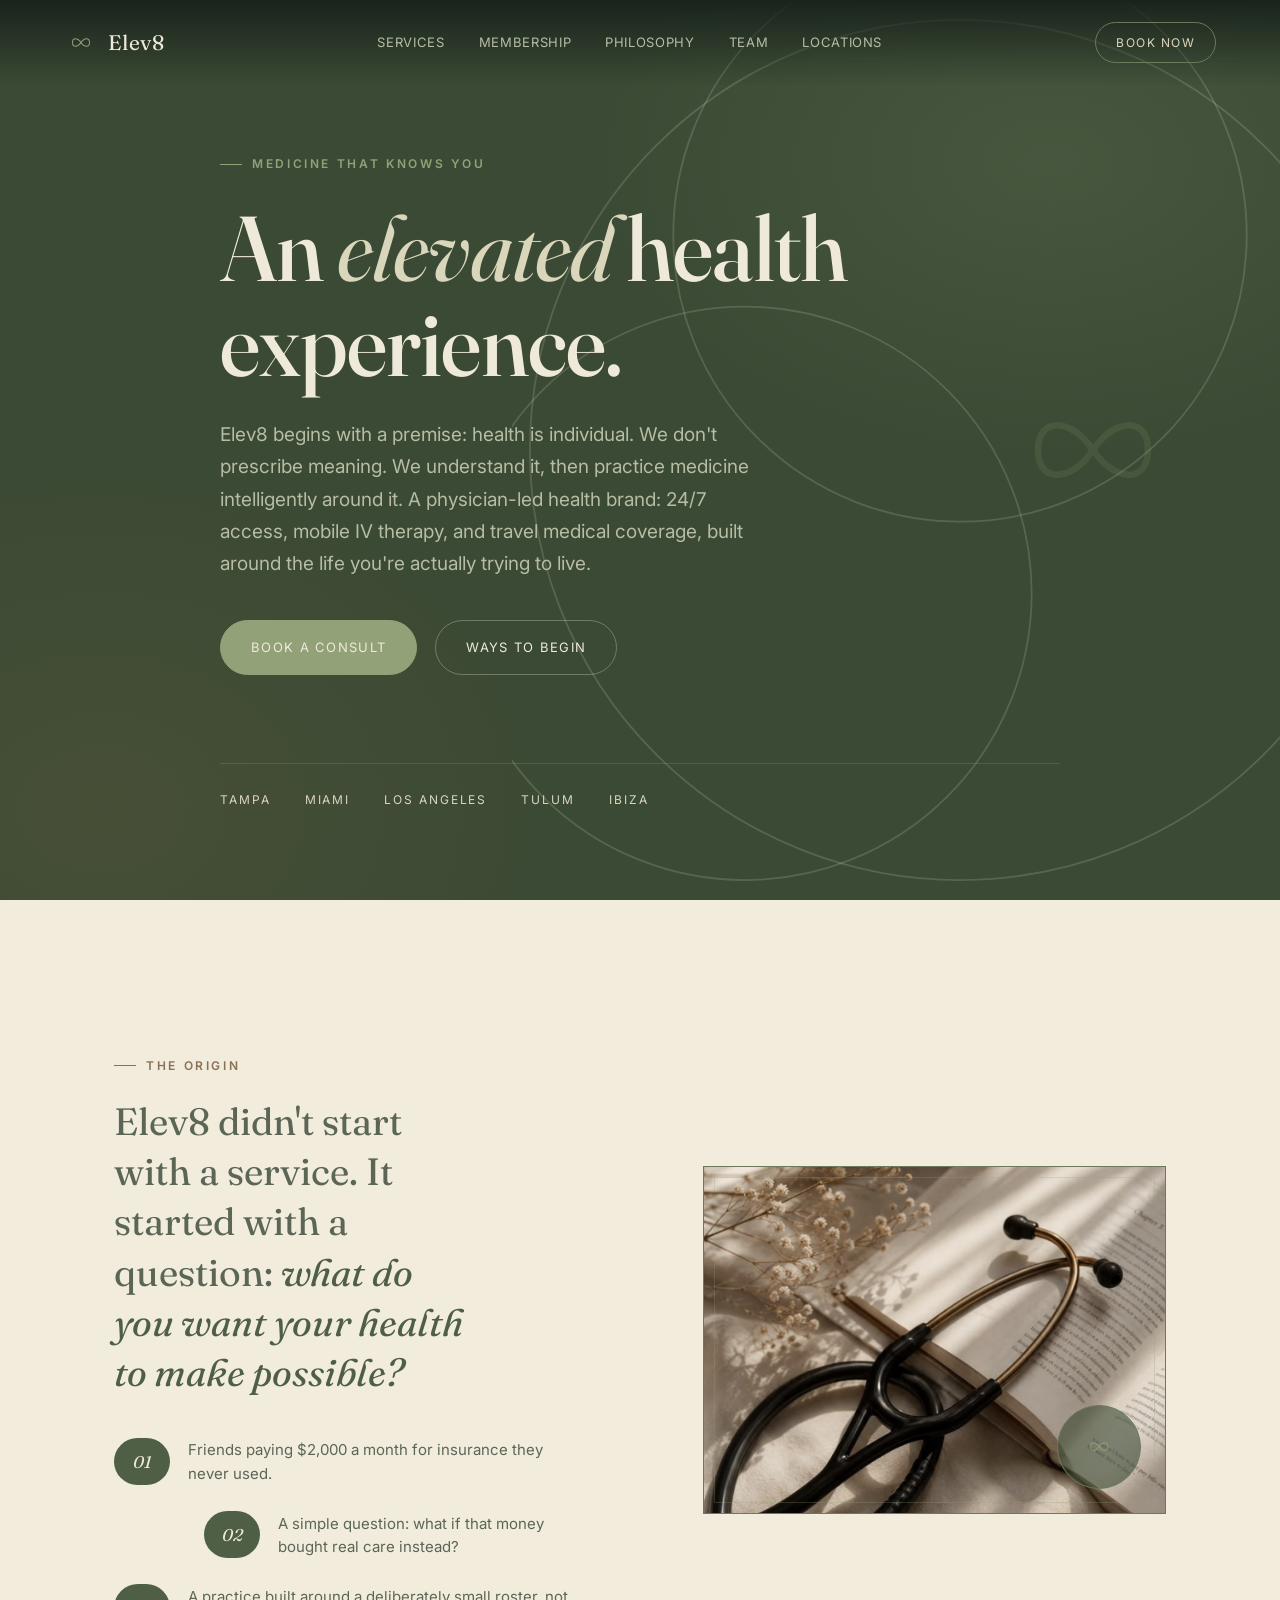
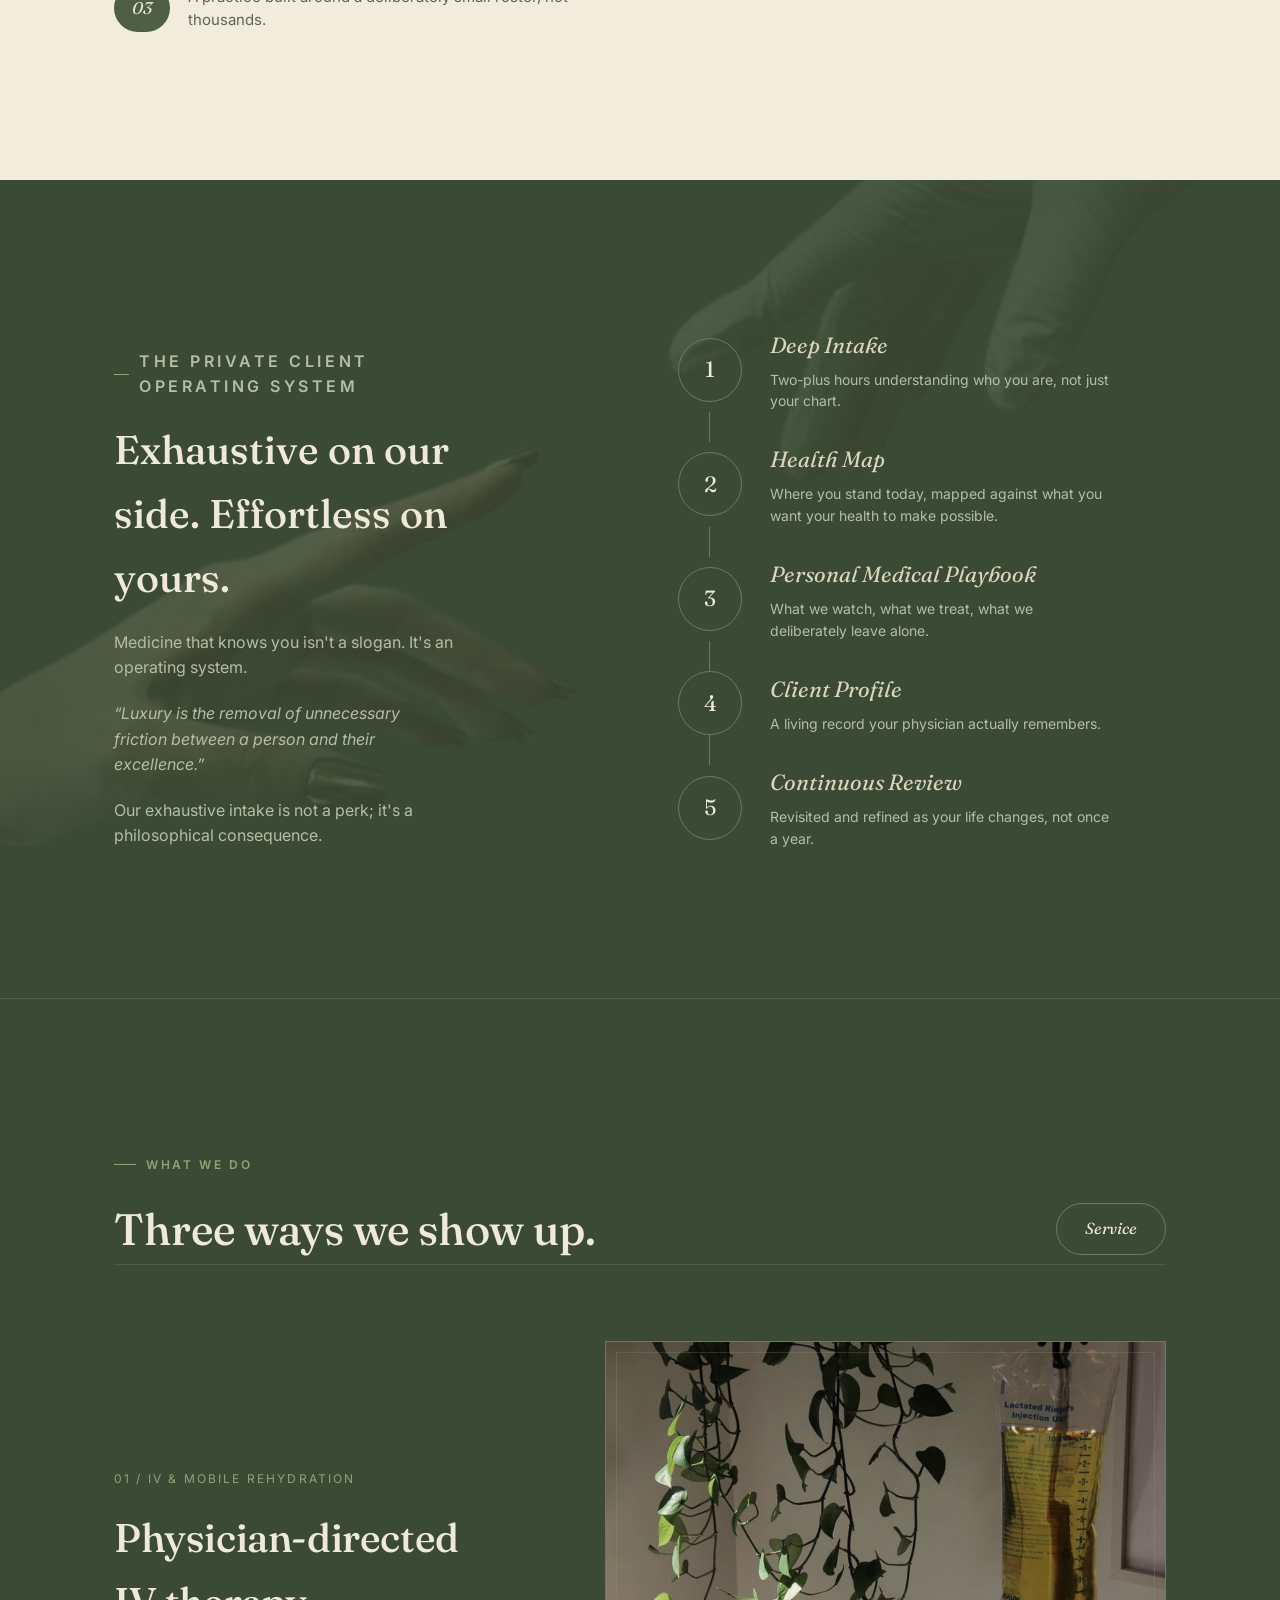
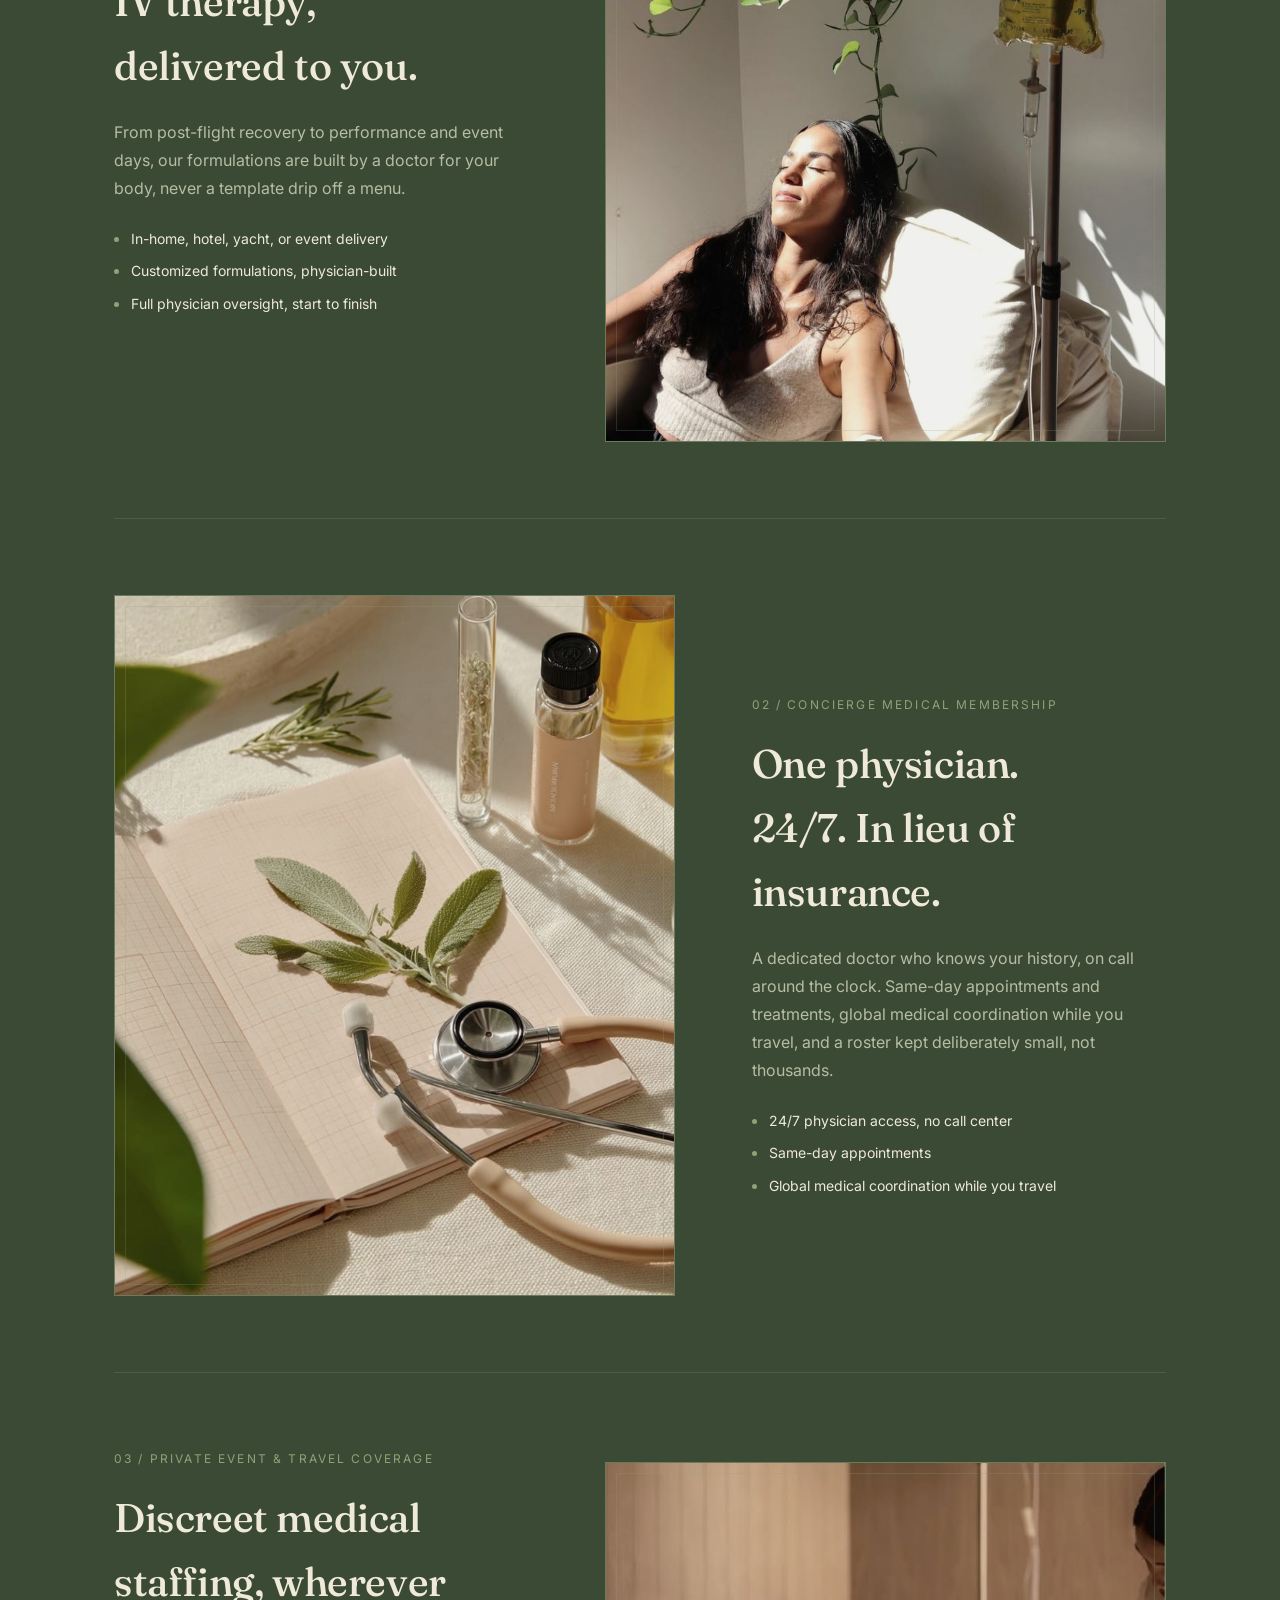
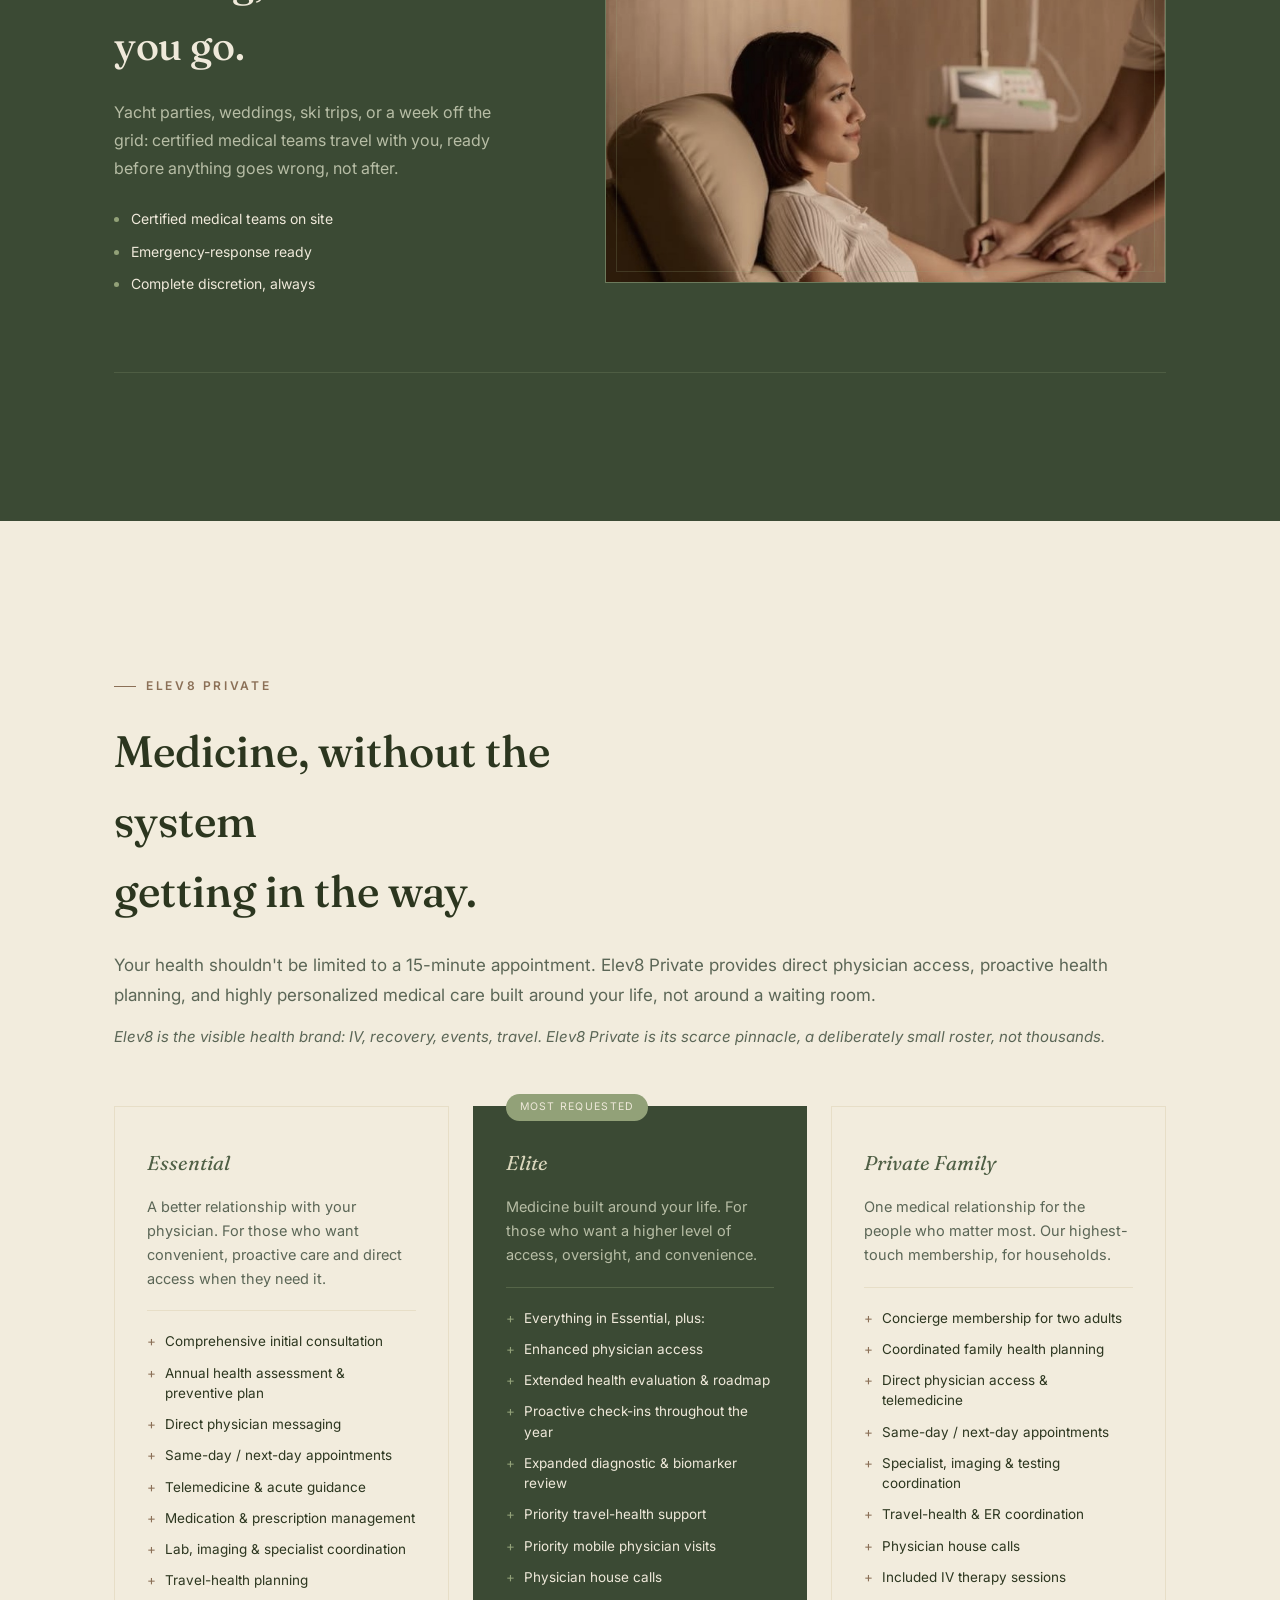
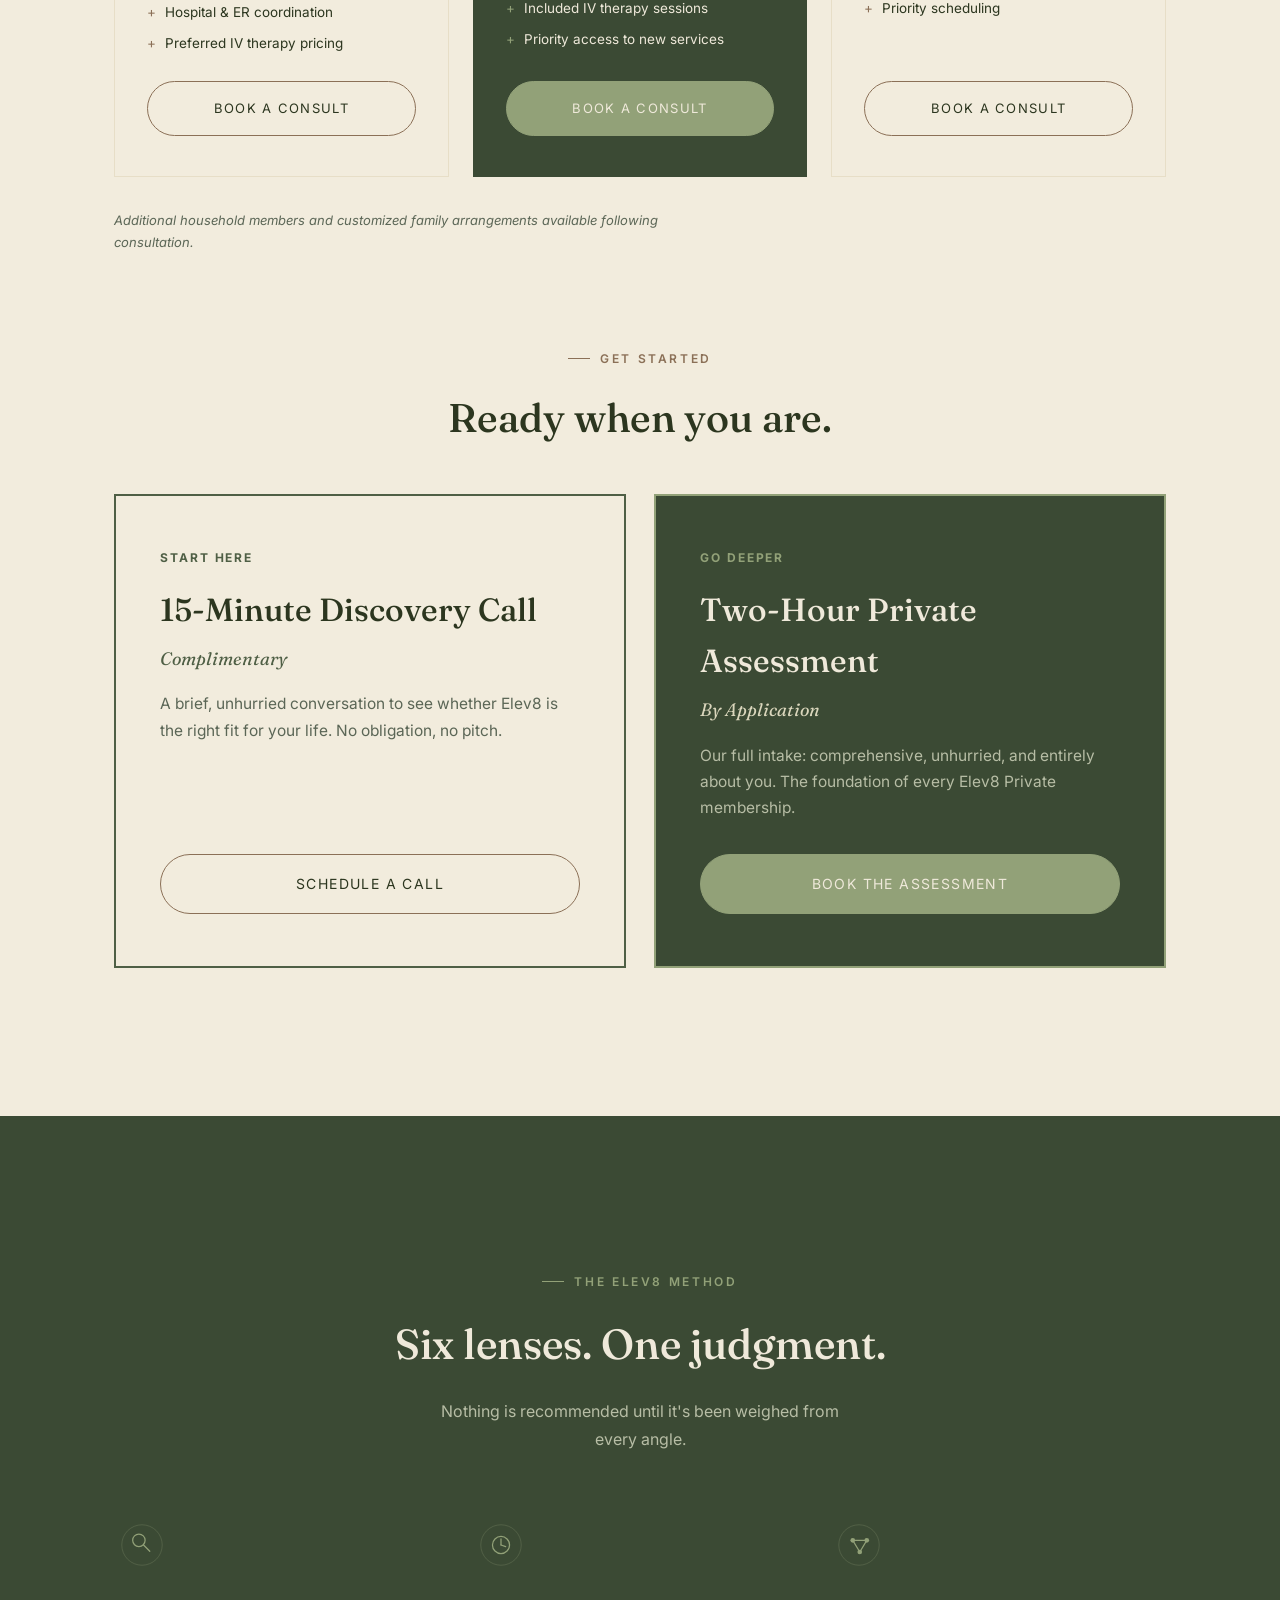
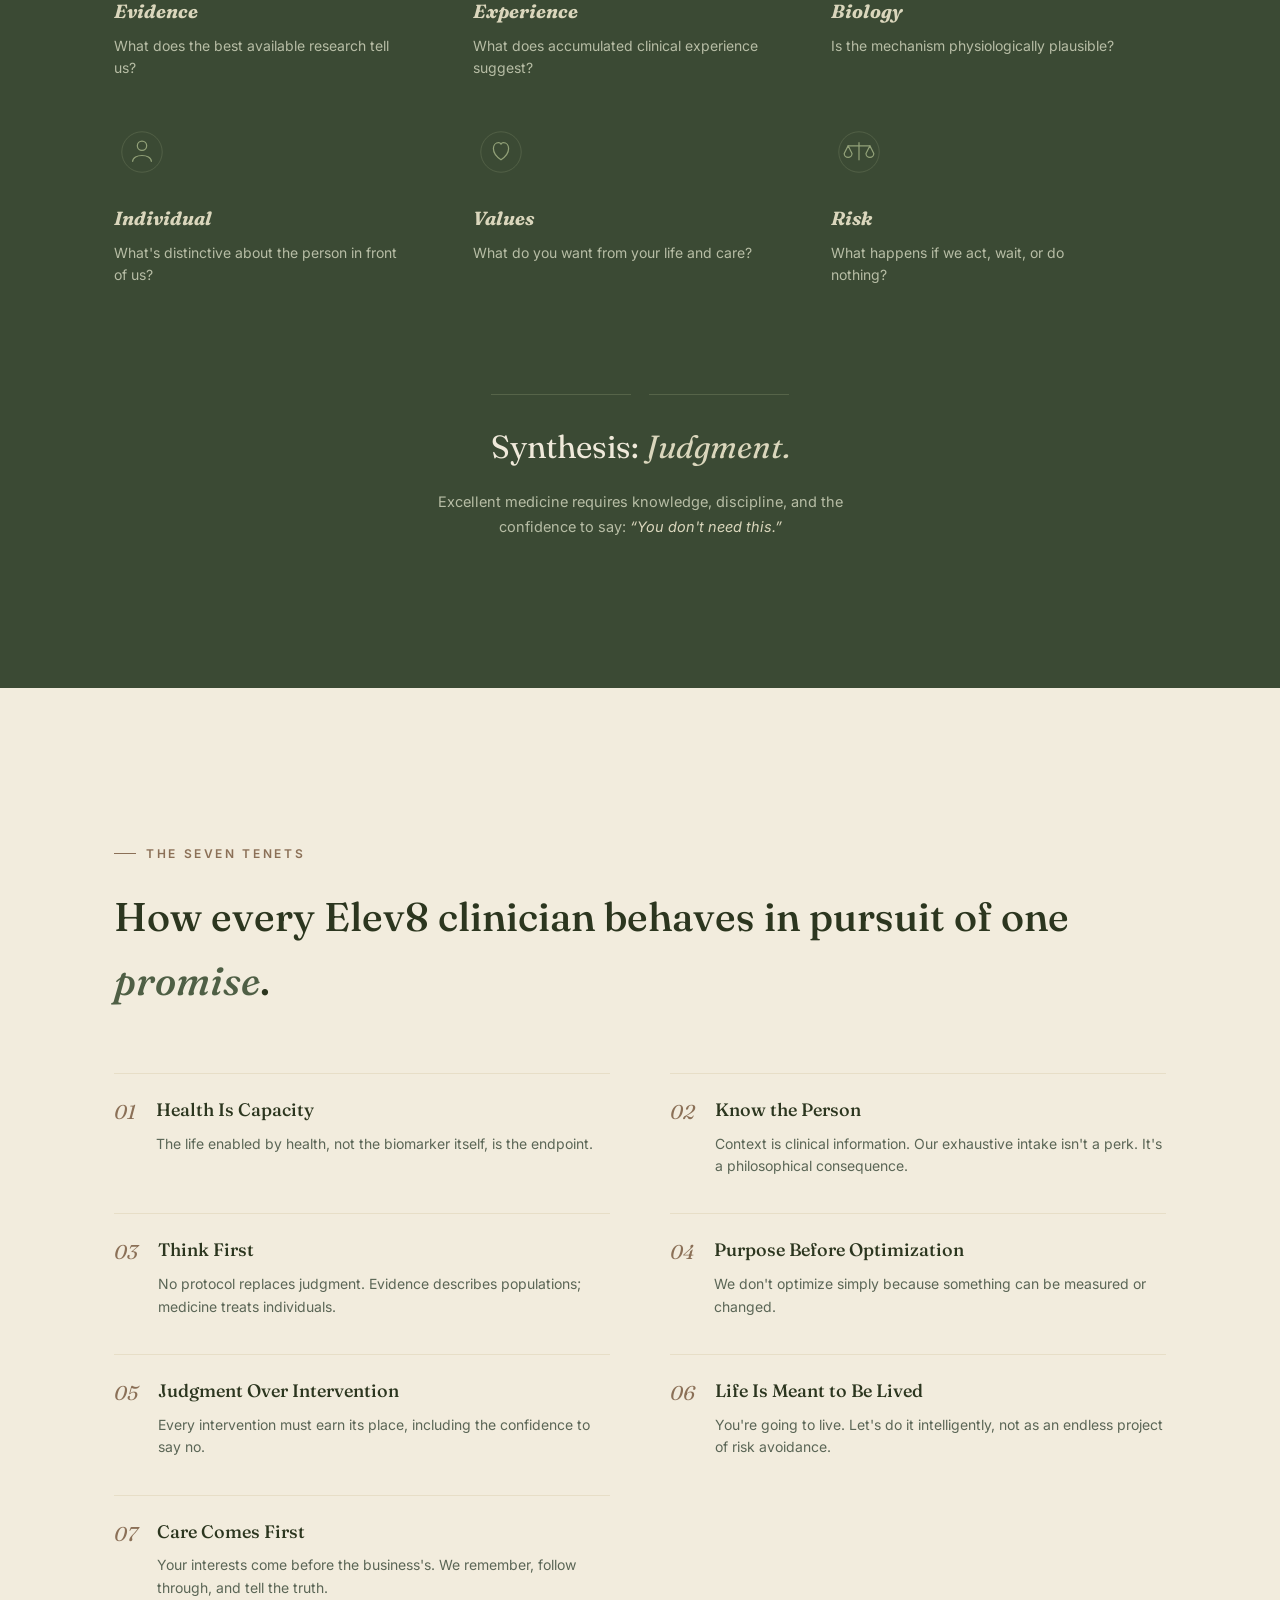
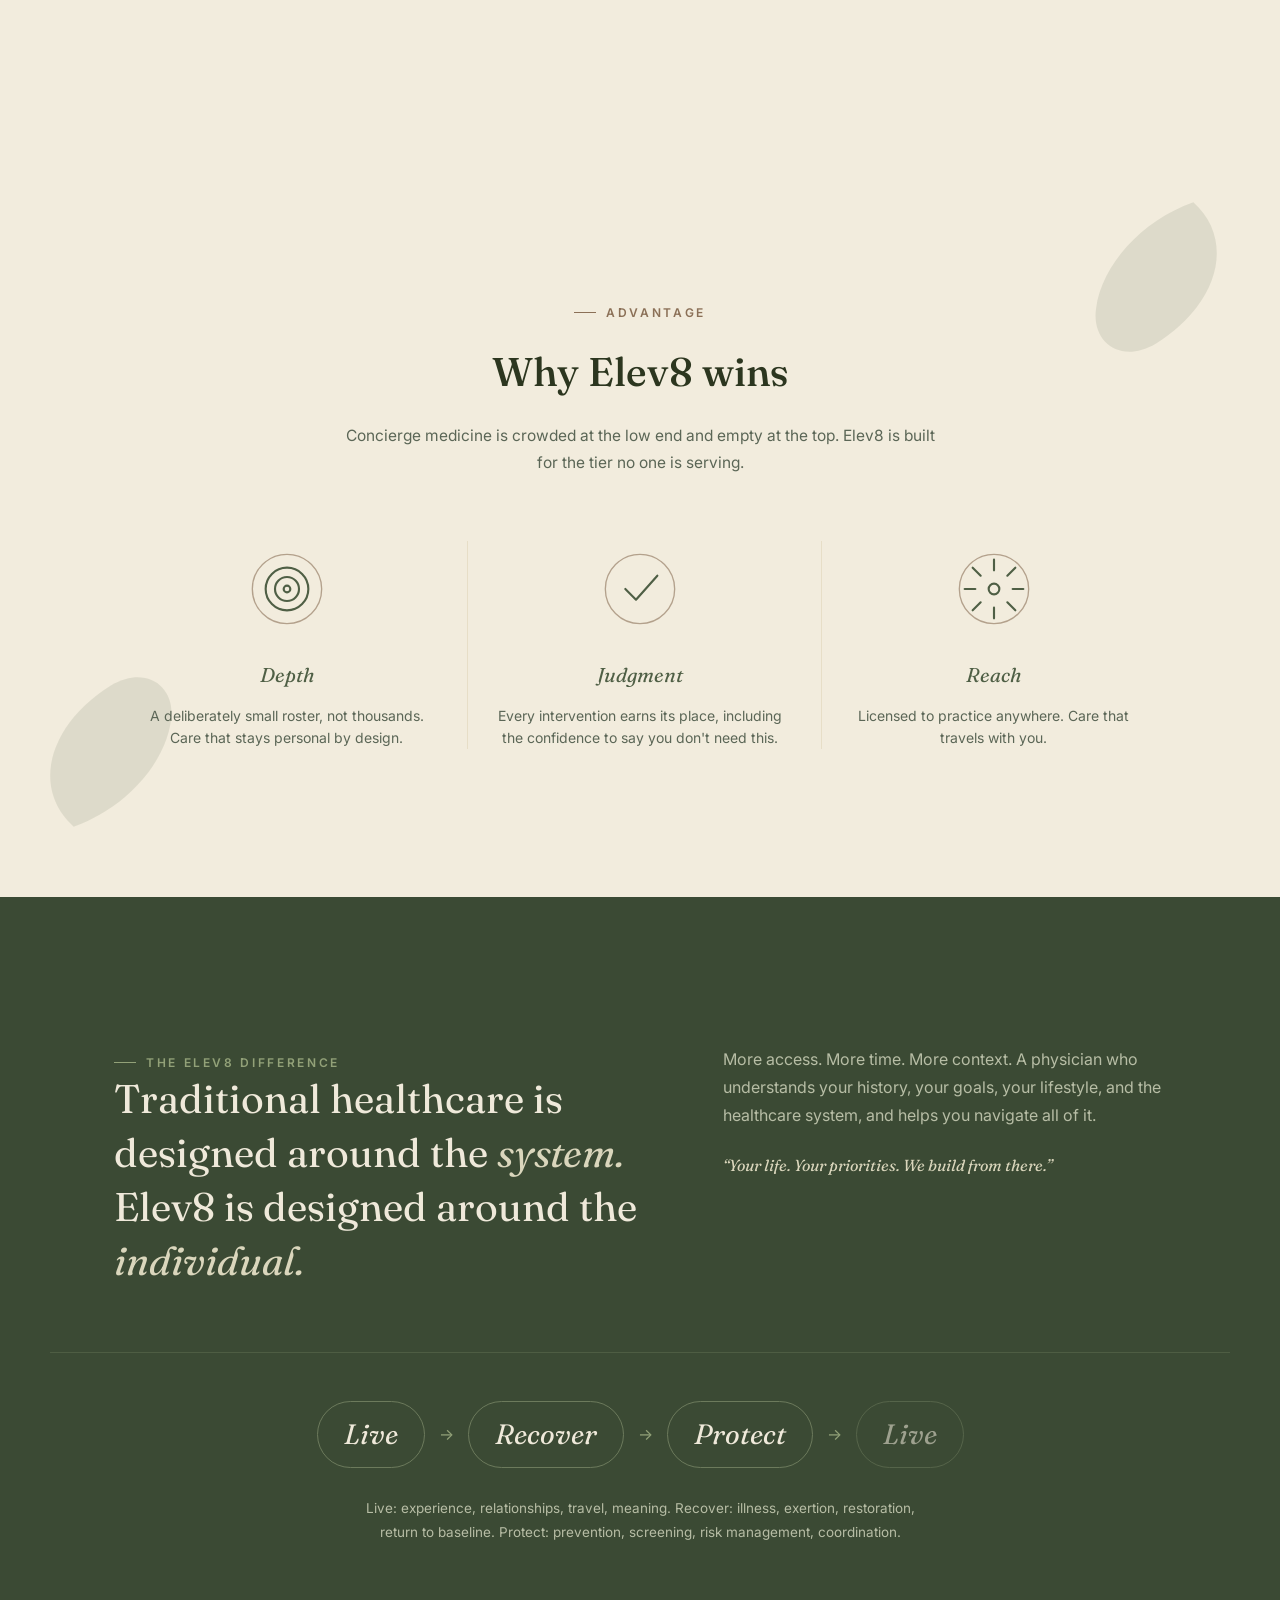
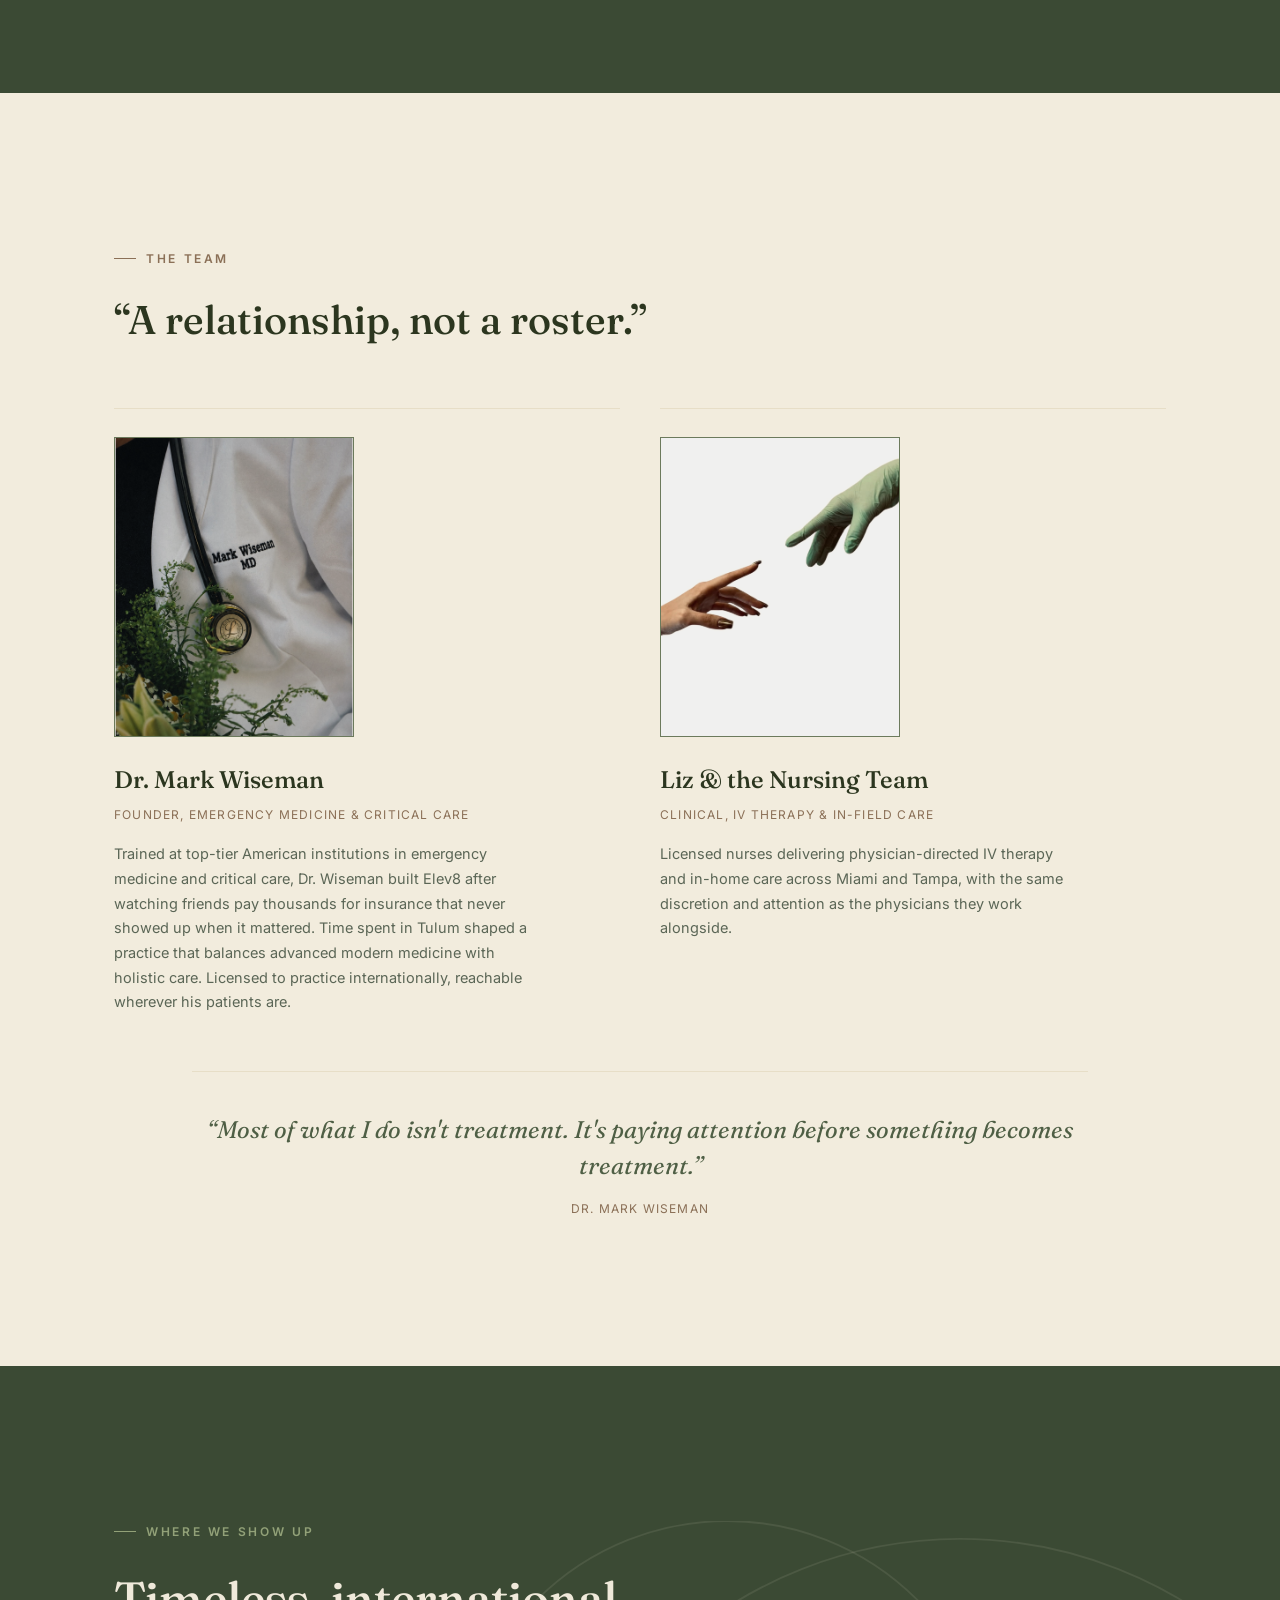
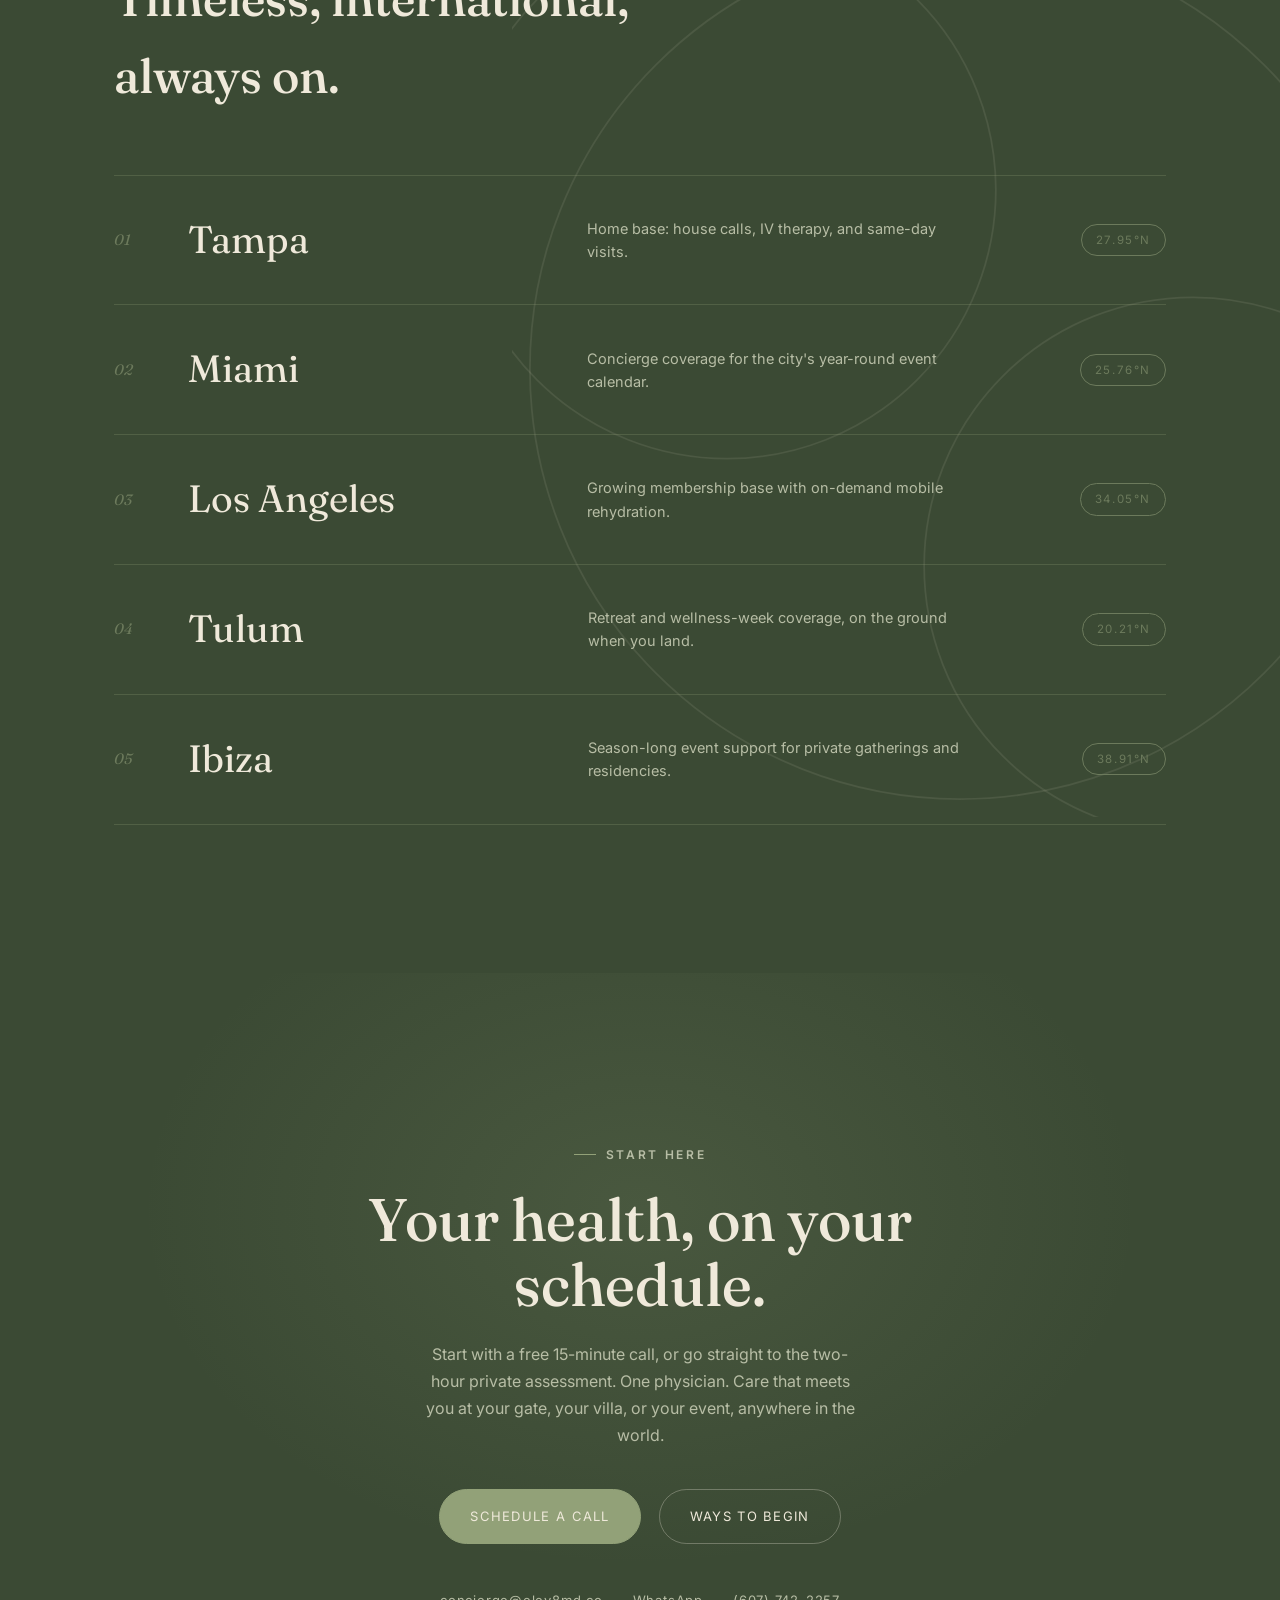
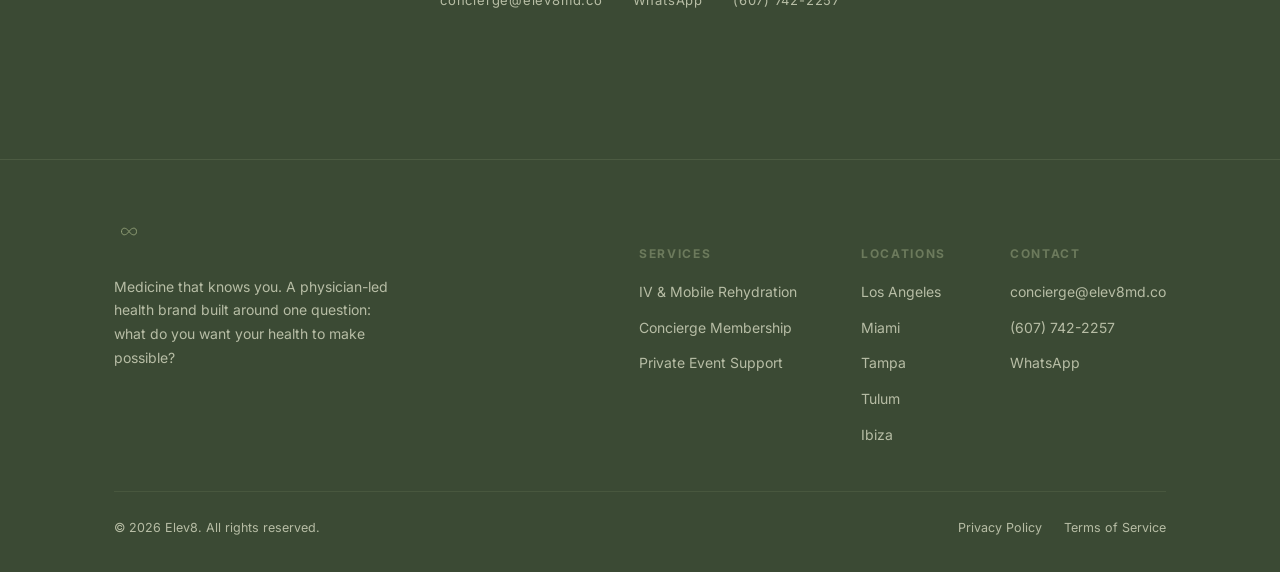
==== commit 426fe20b: "Copy pass: remove all em-dashes site-wide, fix quote/cursive treatments, widen Pricing intro paragra" ====
--- a/index.html
+++ b/index.html
@@ -3,7 +3,7 @@
 <head>
 <meta charset="UTF-8" />
 <meta name="viewport" content="width=device-width, initial-scale=1.0" />
-<title>Elev8 — Medicine That Knows You</title>
+<title>Elev8: Medicine That Knows You</title>
 <meta name="description" content="Elev8 is a physician-led concierge health brand: 24/7 personal physician access, mobile IV therapy, and travel medical coverage, built around the life you're actually trying to live." />
 <meta name="robots" content="index, follow" />
 <link rel="canonical" href="https://elev8md.co/" />
@@ -11,12 +11,12 @@
 <!-- Open Graph / social sharing -->
 <meta property="og:type" content="website" />
 <meta property="og:site_name" content="Elev8" />
-<meta property="og:title" content="Elev8 — Medicine That Knows You" />
-<meta property="og:description" content="Physician-led concierge medicine: 24/7 access, mobile IV therapy, and travel medical coverage — built around the life you're trying to live." />
+<meta property="og:title" content="Elev8: Medicine That Knows You" />
+<meta property="og:description" content="Physician-led concierge medicine: 24/7 access, mobile IV therapy, and travel medical coverage. Built around the life you're trying to live." />
 <meta property="og:url" content="https://elev8md.co/" />
 <meta property="og:image" content="https://elev8md.co/images/og-image.jpg" />
 <meta name="twitter:card" content="summary_large_image" />
-<meta name="twitter:title" content="Elev8 — Medicine That Knows You" />
+<meta name="twitter:title" content="Elev8: Medicine That Knows You" />
 <meta name="twitter:description" content="Physician-led concierge medicine: 24/7 access, mobile IV therapy, and travel medical coverage." />
 <meta name="twitter:image" content="https://elev8md.co/images/og-image.jpg" />
 
@@ -42,7 +42,7 @@
   "founder": {
     "@type": "Person",
     "name": "Dr. Mark Wiseman",
-    "jobTitle": "Founder & Physician — Emergency Medicine & Critical Care"
+    "jobTitle": "Founder & Physician, Emergency Medicine & Critical Care"
   }
 }
 </script>
@@ -87,7 +87,7 @@
     <div class="wrap hero__inner">
       <p class="eyebrow hero__eyebrow">Medicine That Knows You</p>
       <h1>An <em>elevated</em> health experience.</h1>
-      <p class="hero__sub">Elev8 begins with a premise: health is individual. We don't prescribe meaning — we understand it, then practice medicine intelligently around it. A physician-led health brand: 24/7 access, mobile IV therapy, and travel medical coverage, built around the life you're actually trying to live.</p>
+      <p class="hero__sub">Elev8 begins with a premise: health is individual. We don't prescribe meaning. We understand it, then practice medicine intelligently around it. A physician-led health brand: 24/7 access, mobile IV therapy, and travel medical coverage, built around the life you're actually trying to live.</p>
       <div class="hero__actions">
         <a href="#book" class="btn btn--gold">Book a Consult</a>
         <a href="#pricing" class="btn btn--ghost">Ways to Begin</a>
@@ -139,9 +139,9 @@
       <div class="timeline__intro reveal">
         <p class="eyebrow">The Private Client Operating System</p>
         <h2>Exhaustive on our side. Effortless on yours.</h2>
-        <p>Medicine that knows you isn't a slogan — it's an operating system.</p>
+        <p>Medicine that knows you isn't a slogan. It's an operating system.</p>
         <p class="timeline__note timeline__note--quote">&ldquo;Luxury is the removal of unnecessary friction between a person and their excellence.&rdquo;</p>
-        <p class="timeline__note timeline__note--quote">&ldquo;Our exhaustive intake is not a perk; it's a philosophical consequence.&rdquo;</p>
+        <p class="timeline__note timeline__note--plain">Our exhaustive intake is not a perk; it's a philosophical consequence.</p>
       </div>
       <div class="timeline__steps reveal">
         <div class="timeline__step">
@@ -166,7 +166,7 @@
         <div class="timeline__line"></div>
         <div class="timeline__step">
           <span class="timeline__circle">5</span>
-          <div><h3>Continuous Review</h3><p class="timeline__desc">Revisited and refined as your life changes — not once a year.</p></div>
+          <div><h3>Continuous Review</h3><p class="timeline__desc">Revisited and refined as your life changes, not once a year.</p></div>
         </div>
       </div>
     </div>
@@ -176,16 +176,18 @@
   <section class="section--ink section-pad" id="services" style="border-top:1px solid rgba(146,161,120,0.22);">
     <div class="wrap">
       <p class="eyebrow">What We Do</p>
-      <span class="badge-oval" style="margin-top:24px; display:inline-block;">Service</span>
-      <h2 style="font-family:var(--font-display); font-weight:500; font-size:clamp(30px,4vw,44px); margin-top:20px; max-width:18ch;">Three ways we show up.</h2>
+      <div class="services__head-row">
+        <h2 style="font-family:var(--font-display); font-weight:500; font-size:clamp(30px,4vw,44px); max-width:18ch;">Three ways we show up.</h2>
+        <span class="badge-oval">Service</span>
+      </div>
     </div>
     <div class="wrap">
 
       <div class="service reveal" id="iv">
         <div>
-          <span class="service__tag">01 — IV &amp; Mobile Rehydration</span>
+          <span class="service__tag">01 / IV &amp; Mobile Rehydration</span>
           <h3>Physician-directed IV therapy, delivered to you.</h3>
-          <p>From post-flight recovery to performance and event days, our formulations are built by a doctor for your body — never a template drip off a menu.</p>
+          <p>From post-flight recovery to performance and event days, our formulations are built by a doctor for your body, never a template drip off a menu.</p>
           <ul class="service__list">
             <li>In-home, hotel, yacht, or event delivery</li>
             <li>Customized formulations, physician-built</li>
@@ -197,9 +199,9 @@
 
       <div class="service reveal" id="membership">
         <div>
-          <span class="service__tag">02 — Concierge Medical Membership</span>
+          <span class="service__tag">02 / Concierge Medical Membership</span>
           <h3>One physician. 24/7. In lieu of insurance.</h3>
-          <p>A dedicated doctor who knows your history, on call around the clock. Same-day appointments and treatments, global medical coordination while you travel, and a roster kept deliberately small — not thousands.</p>
+          <p>A dedicated doctor who knows your history, on call around the clock. Same-day appointments and treatments, global medical coordination while you travel, and a roster kept deliberately small, not thousands.</p>
           <ul class="service__list">
             <li>24/7 physician access, no call center</li>
             <li>Same-day appointments</li>
@@ -211,9 +213,9 @@
 
       <div class="service reveal" id="events">
         <div>
-          <span class="service__tag">03 — Private Event &amp; Travel Coverage</span>
+          <span class="service__tag">03 / Private Event &amp; Travel Coverage</span>
           <h3>Discreet medical staffing, wherever you go.</h3>
-          <p>Yacht parties, weddings, ski trips, or a week off the grid — certified medical teams travel with you, ready before anything goes wrong, not after.</p>
+          <p>Yacht parties, weddings, ski trips, or a week off the grid: certified medical teams travel with you, ready before anything goes wrong, not after.</p>
           <ul class="service__list">
             <li>Certified medical teams on site</li>
             <li>Emergency-response ready</li>
@@ -231,8 +233,8 @@
     <div class="wrap">
       <p class="eyebrow eyebrow--dark">Elev8 Private</p>
       <h2 class="pricing__head reveal">Medicine, without the system<br>getting in the way.</h2>
-      <p class="pricing__sub reveal">Your health shouldn't be limited to a 15-minute appointment. Elev8 Private provides direct physician access, proactive health planning, and highly personalized medical care built around your life — not around a waiting room.</p>
-      <p class="pricing__note reveal" style="margin-top:14px;">Elev8 is the visible health brand — IV, recovery, events, travel. Elev8&nbsp;Private is its scarce pinnacle: a deliberately small roster, not thousands.</p>
+      <p class="pricing__sub reveal">Your health shouldn't be limited to a 15-minute appointment. Elev8 Private provides direct physician access, proactive health planning, and highly personalized medical care built around your life, not around a waiting room.</p>
+      <p class="pricing__note pricing__note--wide reveal" style="margin-top:14px;">Elev8 is the visible health brand: IV, recovery, events, travel. Elev8&nbsp;Private is its scarce pinnacle, a deliberately small roster, not thousands.</p>
 
       <div class="pricing__grid">
 
@@ -293,13 +295,17 @@
       </div>
       <p class="pricing__note reveal">Additional household members and customized family arrangements available following consultation.</p>
 
+      <div class="begin__intro">
+        <p class="eyebrow eyebrow--dark">Get Started</p>
+        <h3 class="begin__intro-head">Ready when you are.</h3>
+      </div>
       <div class="begin__grid begin__grid--secondary">
 
         <div class="begin__card reveal">
           <span class="begin__tag">Start Here</span>
           <h3>15-Minute Discovery Call</h3>
           <p class="begin__price">Complimentary</p>
-          <p class="begin__pitch">A brief, unhurried conversation to see whether Elev8 is the right fit for your life — no obligation, no pitch.</p>
+          <p class="begin__pitch">A brief, unhurried conversation to see whether Elev8 is the right fit for your life. No obligation, no pitch.</p>
           <a href="mailto:concierge@elev8md.co?subject=Elev8%20Discovery%20Call%20Request" class="btn btn--ghost-dark begin__cta">Schedule a Call</a>
         </div>
 
@@ -307,7 +313,7 @@
           <span class="begin__tag">Go Deeper</span>
           <h3>Two-Hour Private Assessment</h3>
           <p class="begin__price">By Application</p>
-          <p class="begin__pitch">Our full intake — comprehensive, unhurried, and entirely about you. The foundation of every Elev8 Private membership.</p>
+          <p class="begin__pitch">Our full intake: comprehensive, unhurried, and entirely about you. The foundation of every Elev8 Private membership.</p>
           <a href="mailto:concierge@elev8md.co?subject=Elev8%20Private%20Assessment%20Request" class="btn btn--gold begin__cta">Book the Assessment</a>
         </div>
 
@@ -368,16 +374,16 @@
     <div class="wrap">
       <div class="rules__head reveal">
         <p class="eyebrow eyebrow--dark">The Seven Tenets</p>
-        <h2 style="font-family:var(--font-display); font-weight:500; font-size:clamp(28px,3.6vw,40px);">How every Elev8 clinician<br>behaves in pursuit of one promise.</h2>
+        <h2 style="font-family:var(--font-display); font-weight:500; font-size:clamp(28px,3.6vw,40px);">How every Elev8 clinician behaves in pursuit of one <em>promise</em>.</h2>
       </div>
       <div class="tenets__grid reveal">
         <div class="tenet">
           <span class="tenet__num">01</span>
-          <div><h4>Health Is Capacity</h4><p>The life enabled by health — not the biomarker itself — is the endpoint.</p></div>
+          <div><h4>Health Is Capacity</h4><p>The life enabled by health, not the biomarker itself, is the endpoint.</p></div>
         </div>
         <div class="tenet">
           <span class="tenet__num">02</span>
-          <div><h4>Know the Person</h4><p>Context is clinical information. Our exhaustive intake isn't a perk — it's a philosophical consequence.</p></div>
+          <div><h4>Know the Person</h4><p>Context is clinical information. Our exhaustive intake isn't a perk. It's a philosophical consequence.</p></div>
         </div>
         <div class="tenet">
           <span class="tenet__num">03</span>
@@ -389,7 +395,7 @@
         </div>
         <div class="tenet">
           <span class="tenet__num">05</span>
-          <div><h4>Judgment Over Intervention</h4><p>Every intervention must earn its place — including the confidence to say no.</p></div>
+          <div><h4>Judgment Over Intervention</h4><p>Every intervention must earn its place, including the confidence to say no.</p></div>
         </div>
         <div class="tenet">
           <span class="tenet__num">06</span>
@@ -422,7 +428,7 @@
         <div class="wins__item">
           <span class="wins__icon"><svg viewBox="0 0 72 72"><circle class="wins__frame" cx="36" cy="36" r="26"/><path class="wins__glyph" d="M25,36 L33,44 L49,26"/></svg></span>
           <span class="wins__label">Judgment</span>
-          <p>Every intervention earns its place — including the confidence to say you don't need this.</p>
+          <p>Every intervention earns its place, including the confidence to say you don't need this.</p>
         </div>
         <div class="wins__item">
           <span class="wins__icon"><svg viewBox="0 0 72 72"><circle class="wins__frame" cx="36" cy="36" r="26"/><circle class="wins__glyph" cx="36" cy="36" r="4"/><line class="wins__glyph" x1="36" y1="14" x2="36" y2="22"/><line class="wins__glyph" x1="36" y1="50" x2="36" y2="58"/><line class="wins__glyph" x1="14" y1="36" x2="22" y2="36"/><line class="wins__glyph" x1="50" y1="36" x2="58" y2="36"/><line class="wins__glyph" x1="20" y1="20" x2="26" y2="26"/><line class="wins__glyph" x1="46" y1="46" x2="52" y2="52"/><line class="wins__glyph" x1="52" y1="20" x2="46" y2="26"/><line class="wins__glyph" x1="26" y1="46" x2="20" y2="52"/></svg></span>
@@ -441,8 +447,8 @@
         <h2 class="difference__head">Traditional healthcare is designed around the <em>system.</em><br>Elev8 is designed around the <em>individual.</em></h2>
       </div>
       <div class="difference__body">
-        <p>More access. More time. More context. A physician who understands your history, your goals, your lifestyle, and the healthcare system — and helps you navigate all of it.</p>
-        <p class="difference__quote">&ldquo;Your life. Your priorities. Our judgment.&rdquo;</p>
+        <p>More access. More time. More context. A physician who understands your history, your goals, your lifestyle, and the healthcare system, and helps you navigate all of it.</p>
+        <p class="difference__quote">&ldquo;Your life. Your priorities. We build from there.&rdquo;</p>
       </div>
     </div>
     <div class="wrap pillars reveal">
@@ -463,39 +469,42 @@
   <section class="section--sand section-pad" id="team">
     <div class="wrap">
       <p class="eyebrow eyebrow--dark">The Team</p>
-      <h2 class="team__head reveal">A small team, entirely yours.</h2>
+      <h2 class="team__head reveal">&ldquo;A relationship, not a roster.&rdquo;</h2>
       <div class="team__grid">
         <div class="team__card reveal">
           <div class="team__photo team__photo--photo"><img src="images/founder-coat.jpg" alt="Dr. Mark Wiseman's white coat and stethoscope" loading="lazy" /></div>
           <h3>Dr. Mark Wiseman</h3>
-          <span class="team__role">Founder — Emergency Medicine &amp; Critical Care</span>
-          <p>Trained at top-tier American institutions in emergency medicine and critical care, Dr. Wiseman built Elev8 after watching friends pay thousands for insurance that never showed up when it mattered. Time spent in Tulum shaped a practice that balances advanced modern medicine with holistic care — licensed to practice internationally, reachable wherever his patients are.</p>
+          <span class="team__role">Founder, Emergency Medicine &amp; Critical Care</span>
+          <p>Trained at top-tier American institutions in emergency medicine and critical care, Dr. Wiseman built Elev8 after watching friends pay thousands for insurance that never showed up when it mattered. Time spent in Tulum shaped a practice that balances advanced modern medicine with holistic care. Licensed to practice internationally, reachable wherever his patients are.</p>
         </div>
         <div class="team__card reveal">
           <div class="team__photo team__photo--photo"><img src="images/team-hands.jpg" alt="A gloved clinical hand, ready to deliver care" loading="lazy" /></div>
           <h3>Liz &amp; the Nursing Team</h3>
-          <span class="team__role">Clinical — IV Therapy &amp; In-Field Care</span>
+          <span class="team__role">Clinical, IV Therapy &amp; In-Field Care</span>
           <p>Licensed nurses delivering physician-directed IV therapy and in-home care across Miami and Tampa, with the same discretion and attention as the physicians they work alongside.</p>
         </div>
       </div>
-      <p class="team__boundary reveal">&ldquo;Most of what I do isn't treatment. It's paying attention before something becomes treatment.&rdquo;<cite>— Dr. Mark Wiseman</cite></p>
+      <p class="team__boundary reveal">&ldquo;Most of what I do isn't treatment. It's paying attention before something becomes treatment.&rdquo;<cite>Dr. Mark Wiseman</cite></p>
     </div>
   </section>
 
   <!-- LOCATIONS -->
-  <section class="section--sand section-pad" id="locations">
+  <section class="section--ink section-pad locations">
+    <div class="hero__rings locations__rings">
+      <svg viewBox="0 0 500 500"><circle cx="250" cy="250" r="240"/><circle cx="120" cy="150" r="150"/><circle cx="380" cy="360" r="150"/></svg>
+    </div>
     <div class="wrap">
       <div class="loc__head reveal">
         <div>
-          <p class="eyebrow eyebrow--dark">Where We Show Up</p>
-          <h2 style="font-family:var(--font-display); font-weight:500; font-size:clamp(28px,3.6vw,40px); margin-top:20px;">Timeless, international,<br>always on.</h2>
+          <p class="eyebrow">Where We Show Up</p>
+          <h2 style="font-family:var(--font-display); font-weight:500; font-size:clamp(30px,4vw,48px); margin-top:20px; color:var(--ivory-text);">Timeless, international,<br>always on.</h2>
         </div>
       </div>
       <div class="loc__list reveal">
         <div class="loc__row">
           <span class="loc__idx">01</span>
           <span class="loc__name">Tampa</span>
-          <span class="loc__desc">Home base — house calls, IV therapy, and same-day visits.</span>
+          <span class="loc__desc">Home base: house calls, IV therapy, and same-day visits.</span>
           <span class="loc__code">27.95°N</span>
         </div>
         <div class="loc__row">
@@ -532,7 +541,7 @@
     <div class="wrap cta__inner">
       <p class="eyebrow" style="justify-content:center;">Start Here</p>
       <h2>Your health, on your schedule.</h2>
-      <p>Start with a free 15-minute call, or go straight to the two-hour private assessment. One physician. Care that meets you at your gate, your villa, or your event — anywhere in the world.</p>
+      <p>Start with a free 15-minute call, or go straight to the two-hour private assessment. One physician. Care that meets you at your gate, your villa, or your event, anywhere in the world.</p>
       <div class="cta__actions">
         <a href="mailto:concierge@elev8md.co?subject=Elev8%20Discovery%20Call%20Request" class="btn btn--gold">Schedule a Call</a>
         <a href="#pricing" class="btn btn--ghost">Ways to Begin</a>
--- a/styles.css
+++ b/styles.css
@@ -90,6 +90,15 @@
   color: var(--ivory-text);
 }
 .section--sand .badge-oval { border-color: var(--clay); color: var(--ink-text); }
+.services__head-row {
+  display: flex;
+  align-items: center;
+  justify-content: space-between;
+  gap: 24px;
+  flex-wrap: wrap;
+  margin-top: 20px;
+}
+.services__head-row .badge-oval { flex: none; padding: 12px 28px; font-size: 16px; }
 
 /* ============================================================
    Infinity signature mark — reused as logo, watermark, dividers
@@ -526,11 +535,10 @@
 }
 .timeline__intro p {
   margin-top: 20px;
-  font-style: italic;
-  font-family: var(--font-display);
-  font-size: 19px;
-  color: var(--ivory-mute);
-  line-height: 1.5;
+  font-family: var(--font-body);
+  font-size: 16px;
+  color: var(--ivory-mute);
+  line-height: 1.6;
 }
 .timeline__note {
   margin-top: 40px;
@@ -547,7 +555,14 @@
   line-height: 1.5;
   max-width: 32ch;
 }
-.timeline__note--quote + .timeline__note--quote { margin-top: 20px; }
+.timeline__note + .timeline__note { margin-top: 20px; }
+.timeline__note--plain {
+  font-family: var(--font-body);
+  font-size: 14.5px;
+  color: var(--ivory-mute);
+  line-height: 1.7;
+  max-width: 34ch;
+}
 .timeline__steps {
   display: flex;
   flex-direction: column;
@@ -692,10 +707,10 @@
 }
 .pricing__sub {
   margin-top: 24px;
-  max-width: 56ch;
+  max-width: none;
   color: var(--ink-text-mute);
   line-height: 1.75;
-  font-size: 16px;
+  font-size: 17px;
 }
 .pricing__grid {
   margin-top: 56px;
@@ -779,43 +794,57 @@
 .tier--featured .tier__list li::before { color: var(--gold); }
 .tier__cta { margin-top: 28px; justify-content: center; width: 100%; }
 
+.begin__intro {
+  margin-top: 88px;
+  text-align: center;
+}
+.begin__intro-head {
+  font-family: var(--font-display);
+  font-weight: 500;
+  font-size: clamp(28px, 3.6vw, 40px);
+  color: var(--ink-text);
+  margin-top: 18px;
+}
 .begin__grid {
-  margin-top: 56px;
+  margin-top: 44px;
   display: grid;
   grid-template-columns: 1fr 1fr;
-  gap: 24px;
+  gap: 28px;
   align-items: stretch;
 }
 .begin__grid--secondary {
-  margin-top: 72px;
-  padding-top: 56px;
-  border-top: 1px solid var(--sand-dim);
+  padding-top: 0;
+  border-top: none;
 }
 .begin__card {
   position: relative;
   background: var(--sand);
-  border: 1px solid var(--sand-dim);
-  padding: 44px 40px;
+  border: 2px solid var(--moss);
+  padding: 52px 44px;
   display: flex;
   flex-direction: column;
-}
+  transition: transform 0.3s ease, box-shadow 0.3s ease;
+}
+.begin__card:hover { transform: translateY(-4px); box-shadow: 0 20px 40px -12px rgba(59,74,52,0.25); }
 .begin__card--featured {
   background: var(--ink);
-  border-color: var(--ink);
-}
+  border-color: var(--gold);
+}
+.begin__card--featured:hover { box-shadow: 0 20px 40px -12px rgba(0,0,0,0.4); }
 .begin__tag {
   font-size: 12px;
-  letter-spacing: 0.14em;
+  font-weight: 700;
+  letter-spacing: 0.16em;
   text-transform: uppercase;
-  color: var(--clay);
+  color: var(--moss);
 }
 .begin__card--featured .begin__tag { color: var(--gold); }
 .begin__card h3 {
   font-family: var(--font-display);
   font-weight: 500;
-  font-size: clamp(24px, 2.6vw, 30px);
+  font-size: clamp(26px, 2.8vw, 32px);
   color: var(--ink-text);
-  margin-top: 14px;
+  margin-top: 16px;
 }
 .begin__card--featured h3 { color: var(--ivory-text); }
 .begin__price {
@@ -828,13 +857,14 @@
 .begin__card--featured .begin__price { color: var(--gold-bright); }
 .begin__pitch {
   margin-top: 18px;
-  font-size: 14.5px;
+  font-size: 15.5px;
   line-height: 1.7;
   color: var(--ink-text-mute);
   flex: 1;
 }
 .begin__card--featured .begin__pitch { color: var(--ivory-mute); }
-.begin__cta { margin-top: 28px; justify-content: center; width: 100%; }
+.begin__cta { margin-top: 32px; justify-content: center; width: 100%; padding-top: 18px; padding-bottom: 18px; font-size: 14px; }
+.pricing__note--wide { max-width: none !important; font-size: 15px !important; }
 .pricing__note {
   margin-top: 32px;
   max-width: 68ch;
@@ -958,10 +988,9 @@
 .wins__leaf--bl { bottom: 8%; left: 3%; transform: rotate(-160deg); }
 .wins__head { max-width: 60ch; margin: 0 auto; }
 .wins__title {
-  font-family: var(--font-body);
-  font-weight: 700;
-  letter-spacing: 0.02em;
-  font-size: clamp(24px, 3vw, 32px);
+  font-family: var(--font-display);
+  font-weight: 500;
+  font-size: clamp(28px, 3.6vw, 40px);
   color: var(--ink-text);
   margin-top: 18px;
 }
@@ -1164,8 +1193,9 @@
 /* ============================================================
    Rules (Always / Never)
    ============================================================ */
-.rules__head { max-width: 60ch; }
-.rules__head h2 { margin-top: 22px; }
+.rules__head { max-width: none; }
+.rules__head h2 { margin-top: 22px; max-width: none; }
+.rules__head h2 em { font-style: italic; color: var(--moss); }
 .rules__grid {
   margin-top: 64px;
   display: grid;
@@ -1234,22 +1264,56 @@
 /* ============================================================
    Locations
    ============================================================ */
+.locations { position: relative; overflow: hidden; }
+.locations__rings {
+  color: var(--gold);
+  opacity: 0.9;
+}
+.locations__rings svg circle { stroke: rgba(239,233,218,0.1); }
+.locations .wrap { position: relative; z-index: 1; }
 .loc__head { display: flex; justify-content: space-between; align-items: flex-end; gap: 30px; flex-wrap: wrap; }
-.loc__list { margin-top: 60px; border-top: 1px solid var(--sand-dim); }
+.loc__list { margin-top: 60px; border-top: 1px solid rgba(146,161,120,0.25); }
 .loc__row {
+  position: relative;
   display: grid;
-  grid-template-columns: 60px 1.3fr 2fr auto;
+  grid-template-columns: 50px 1.6fr 2fr auto;
   align-items: center;
   gap: 24px;
-  padding: 26px 0;
-  border-bottom: 1px solid var(--sand-dim);
-  transition: background 0.3s ease;
-}
-.loc__row:hover { background: rgba(146,161,120,0.06); }
-.loc__idx { font-family: var(--font-display); font-size: 14px; color: var(--clay); }
-.loc__name { font-family: var(--font-display); font-size: clamp(22px, 3vw, 30px); }
-.loc__desc { color: var(--ink-text-mute); font-size: 14.5px; max-width: 42ch; }
-.loc__code { font-size: 12px; letter-spacing: 0.12em; color: var(--clay); text-transform: uppercase; justify-self: end; }
+  padding: 34px 0;
+  border-bottom: 1px solid rgba(146,161,120,0.25);
+  transition: padding-left 0.4s cubic-bezier(.2,.7,.2,1);
+}
+.loc__row::before {
+  content: "";
+  position: absolute;
+  left: 0; top: 0; bottom: 0;
+  width: 2px;
+  background: var(--gold);
+  transform: scaleY(0);
+  transition: transform 0.4s ease;
+}
+.loc__row:hover { padding-left: 20px; }
+.loc__row:hover::before { transform: scaleY(1); }
+.loc__idx { font-family: var(--font-display); font-style: italic; font-size: 15px; color: var(--gold-dim); }
+.loc__name {
+  font-family: var(--font-display);
+  font-size: clamp(26px, 3.4vw, 38px);
+  color: var(--ivory-text);
+  transition: color 0.3s ease;
+}
+.loc__row:hover .loc__name { color: var(--gold-bright); }
+.loc__desc { color: var(--ivory-mute); font-size: 14.5px; max-width: 42ch; }
+.loc__code {
+  font-family: var(--font-body);
+  font-size: 11.5px;
+  letter-spacing: 0.14em;
+  color: var(--gold-dim);
+  text-transform: uppercase;
+  justify-self: end;
+  border: 1px solid var(--gold-dim);
+  border-radius: 999px;
+  padding: 6px 14px;
+}
 
 /* ============================================================
    CTA
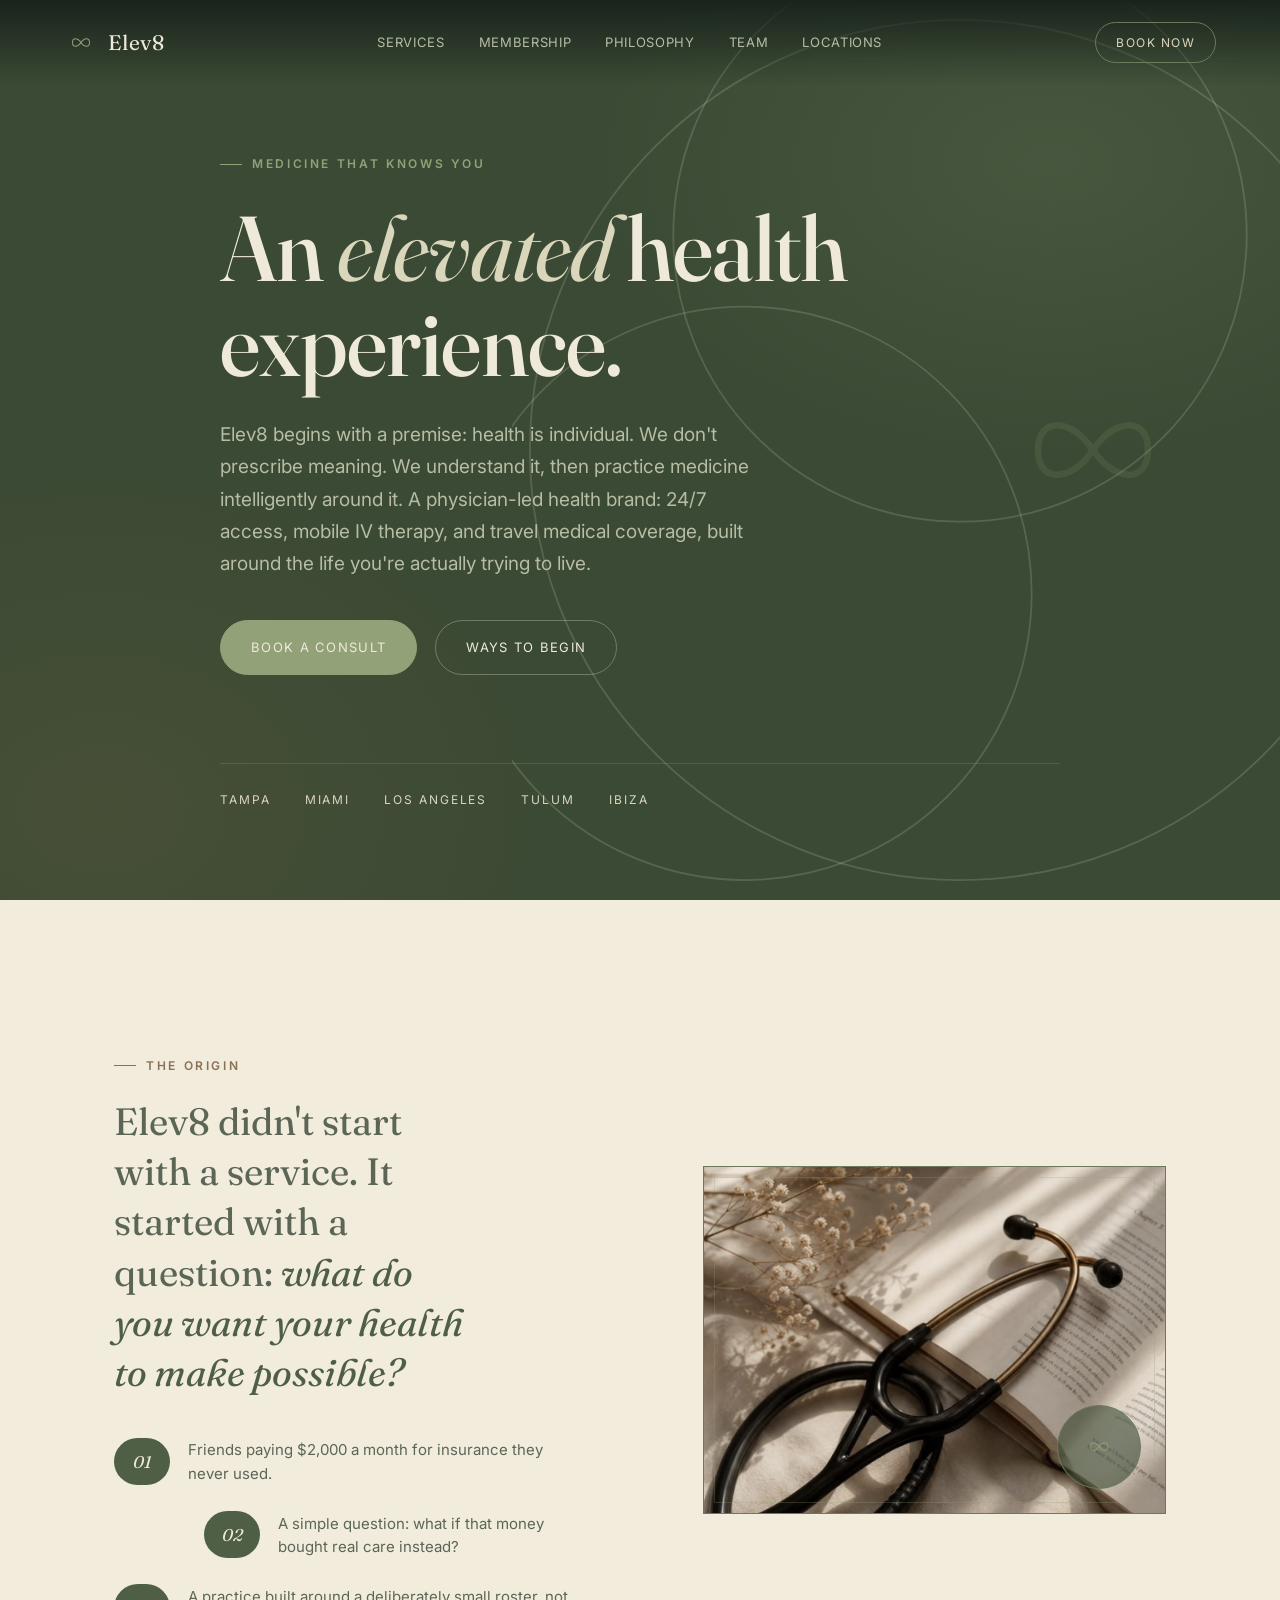
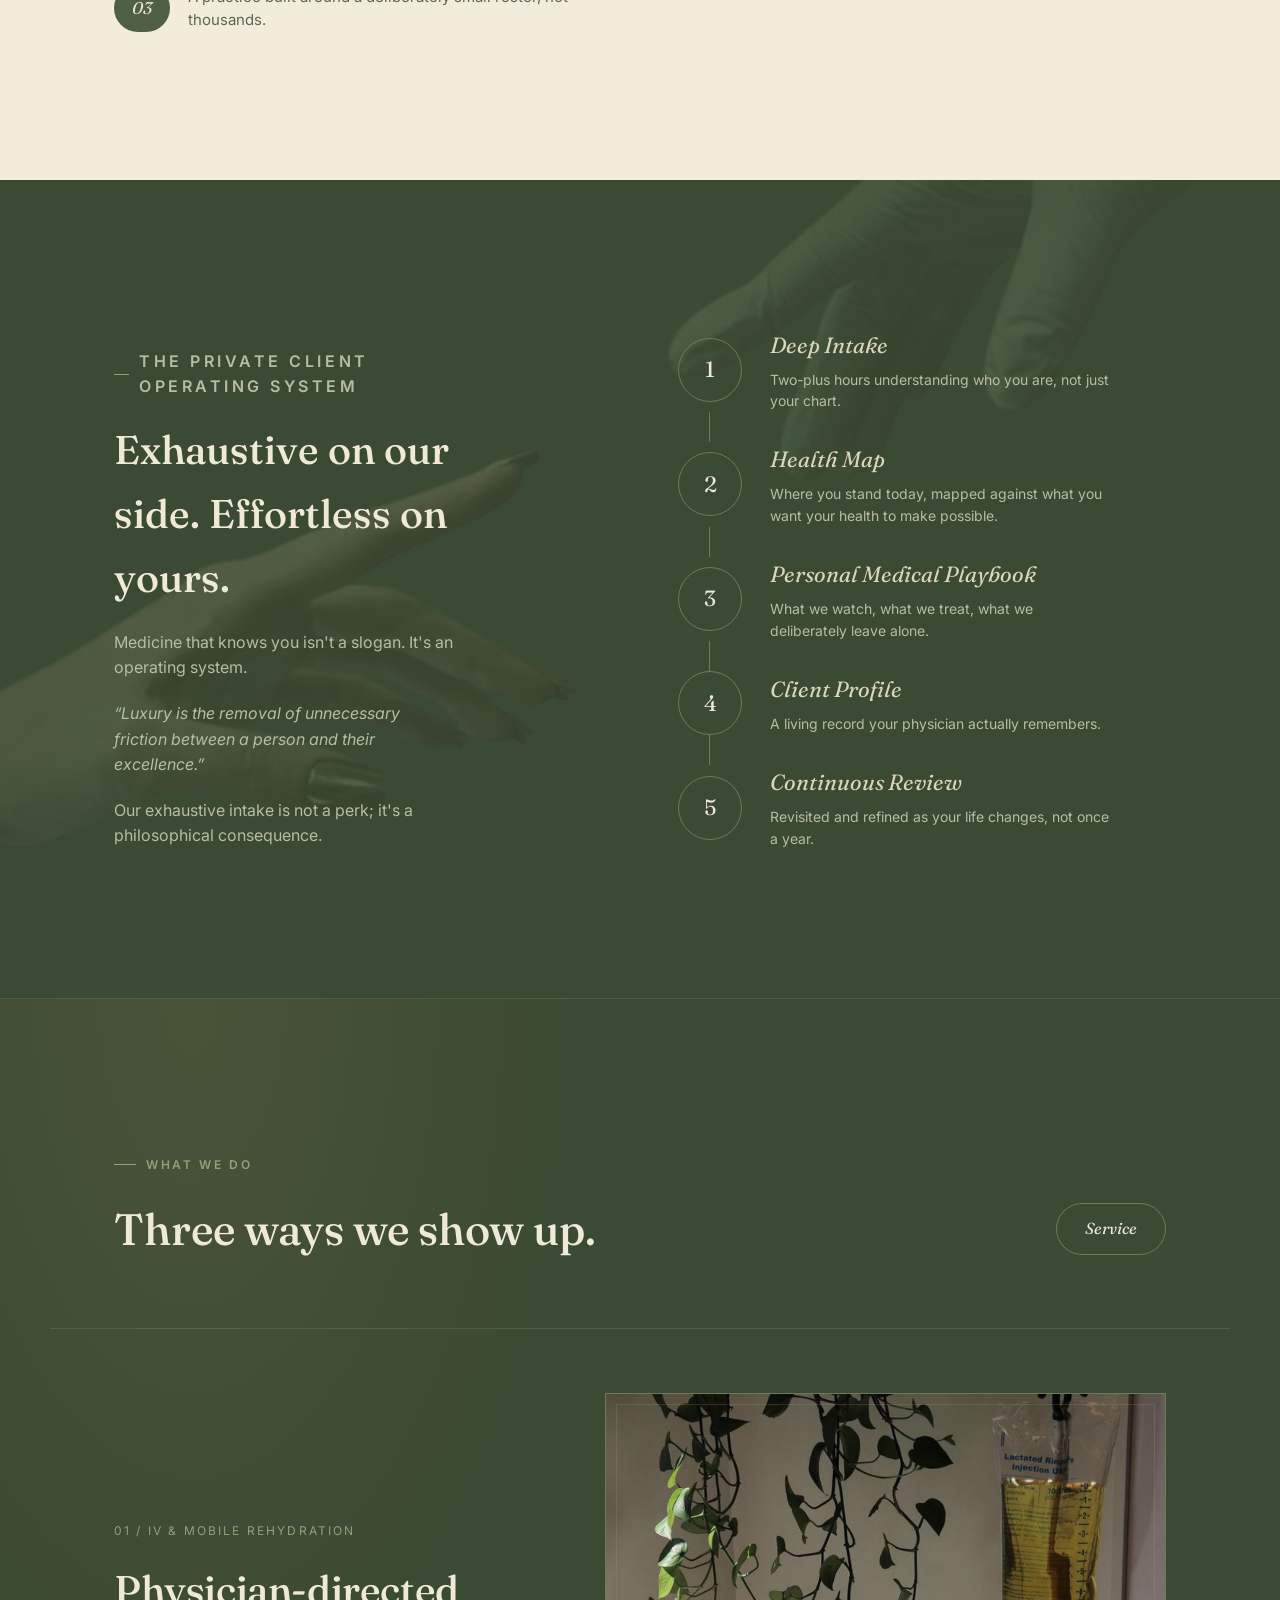
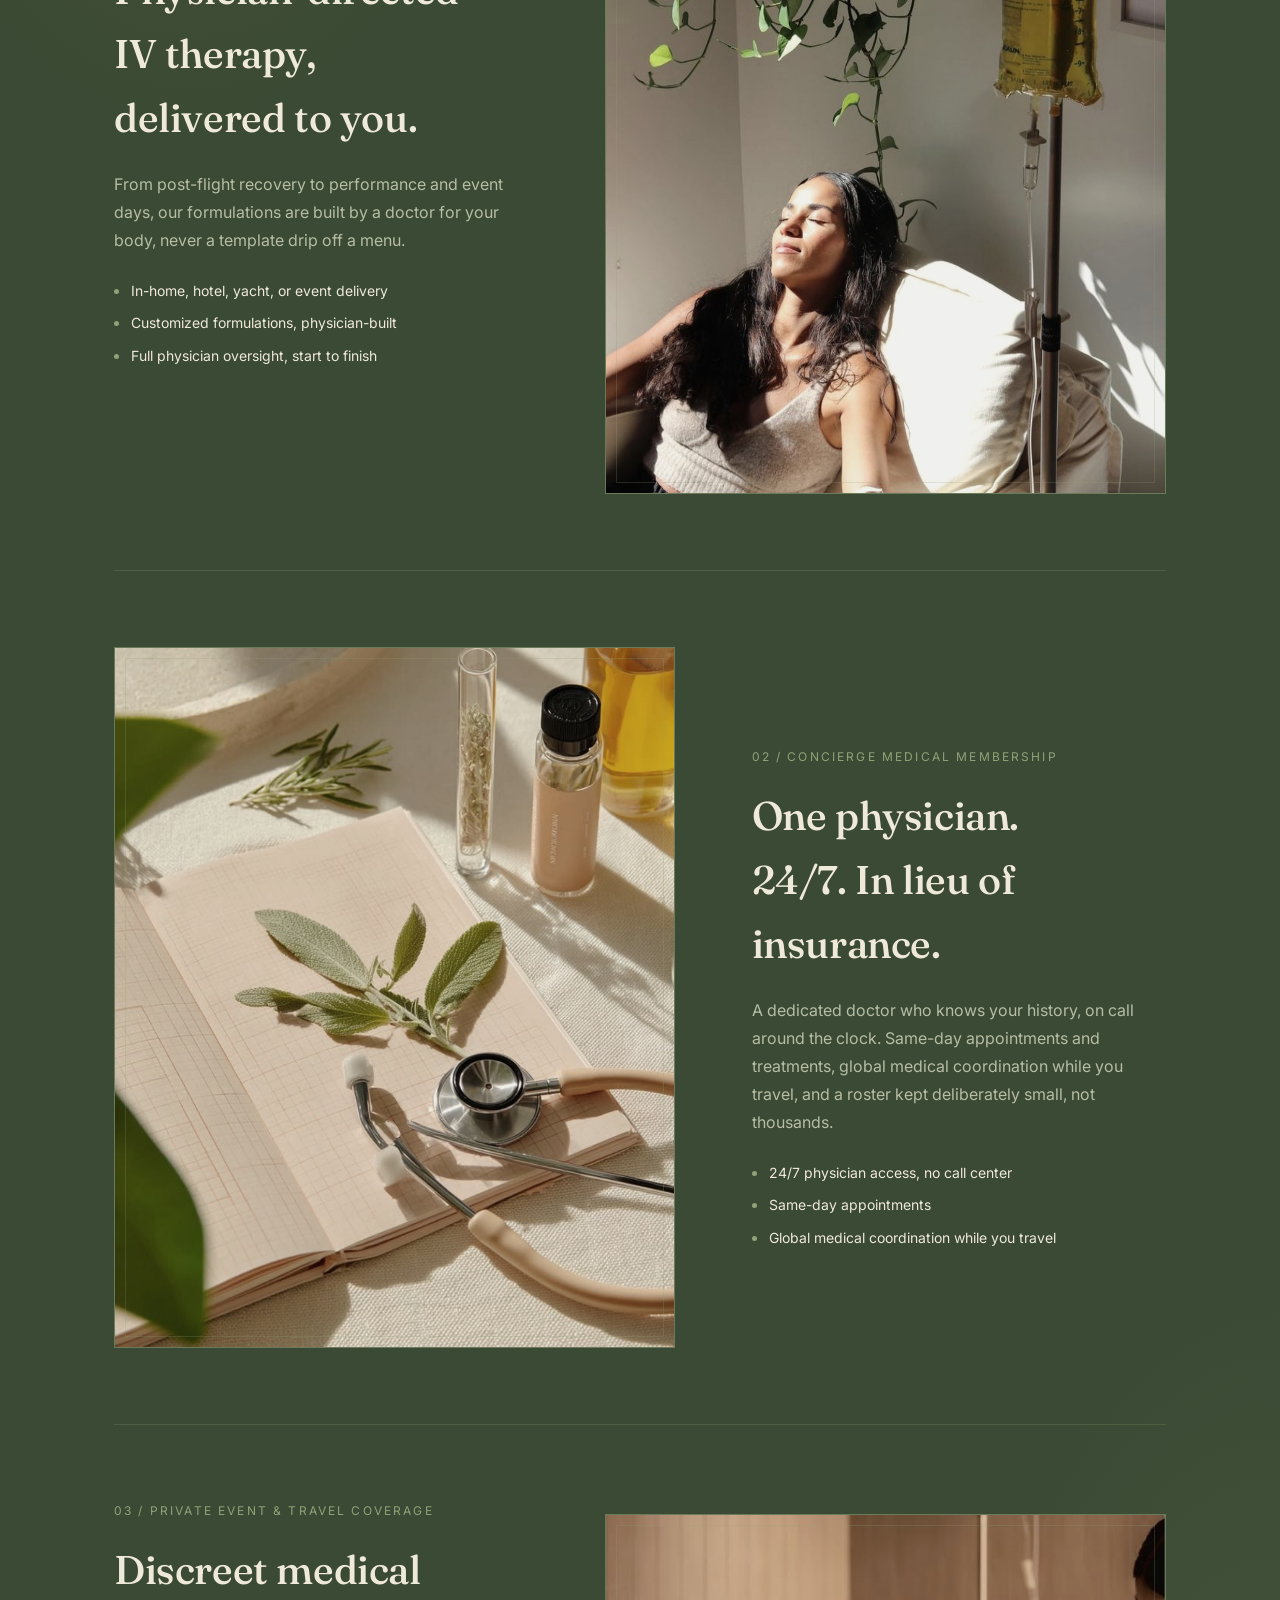
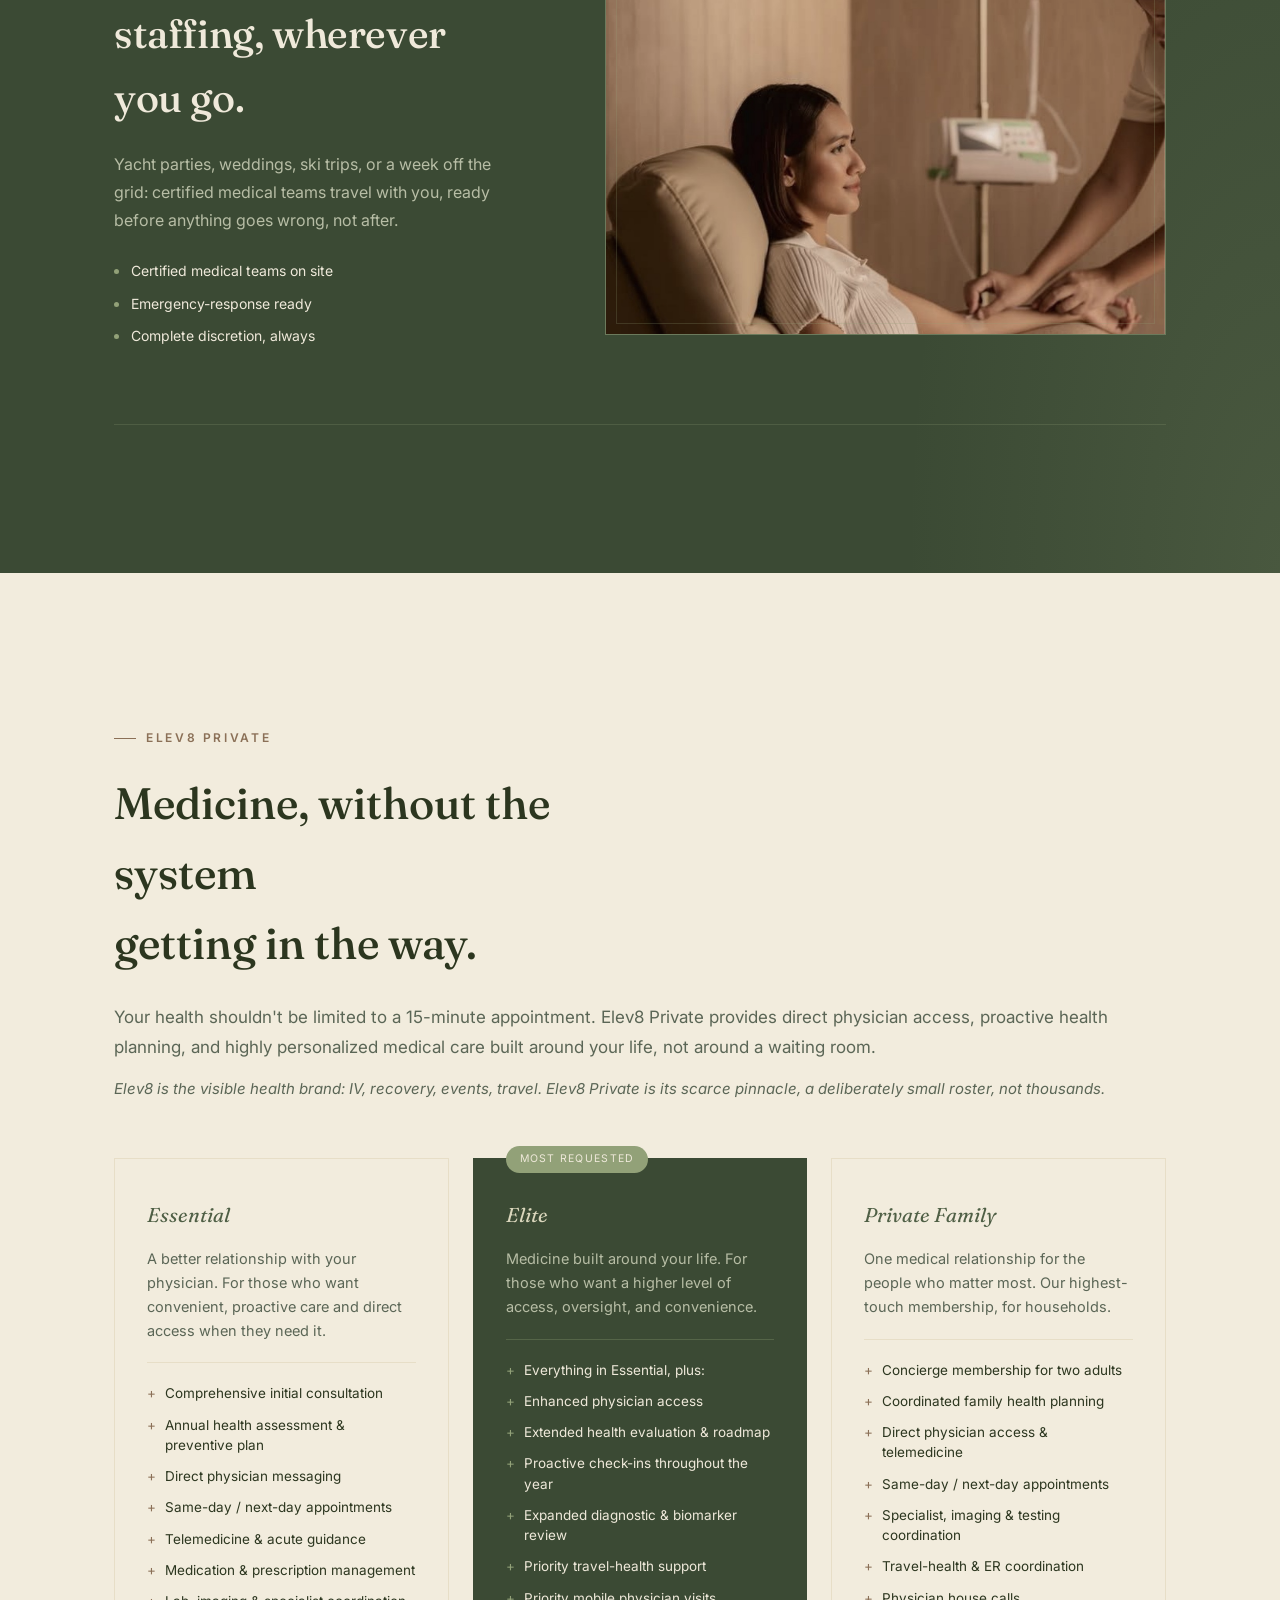
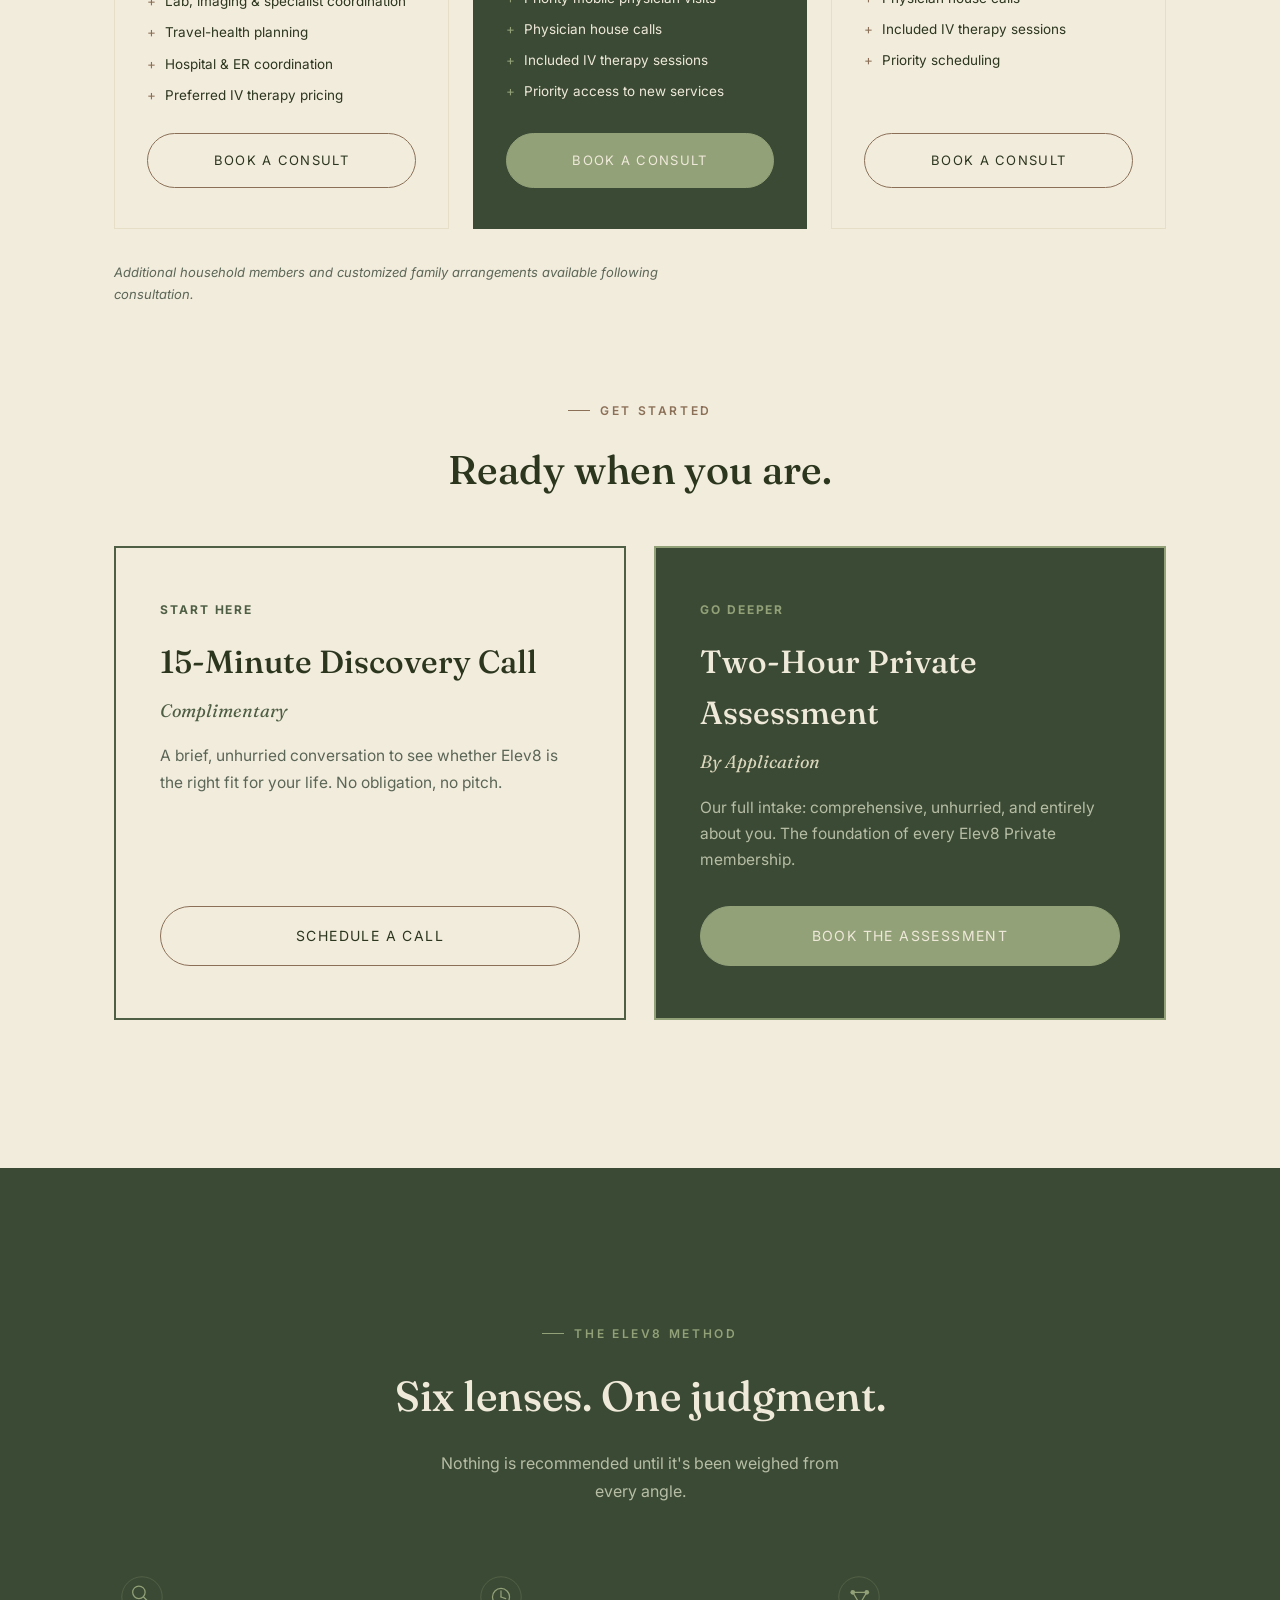
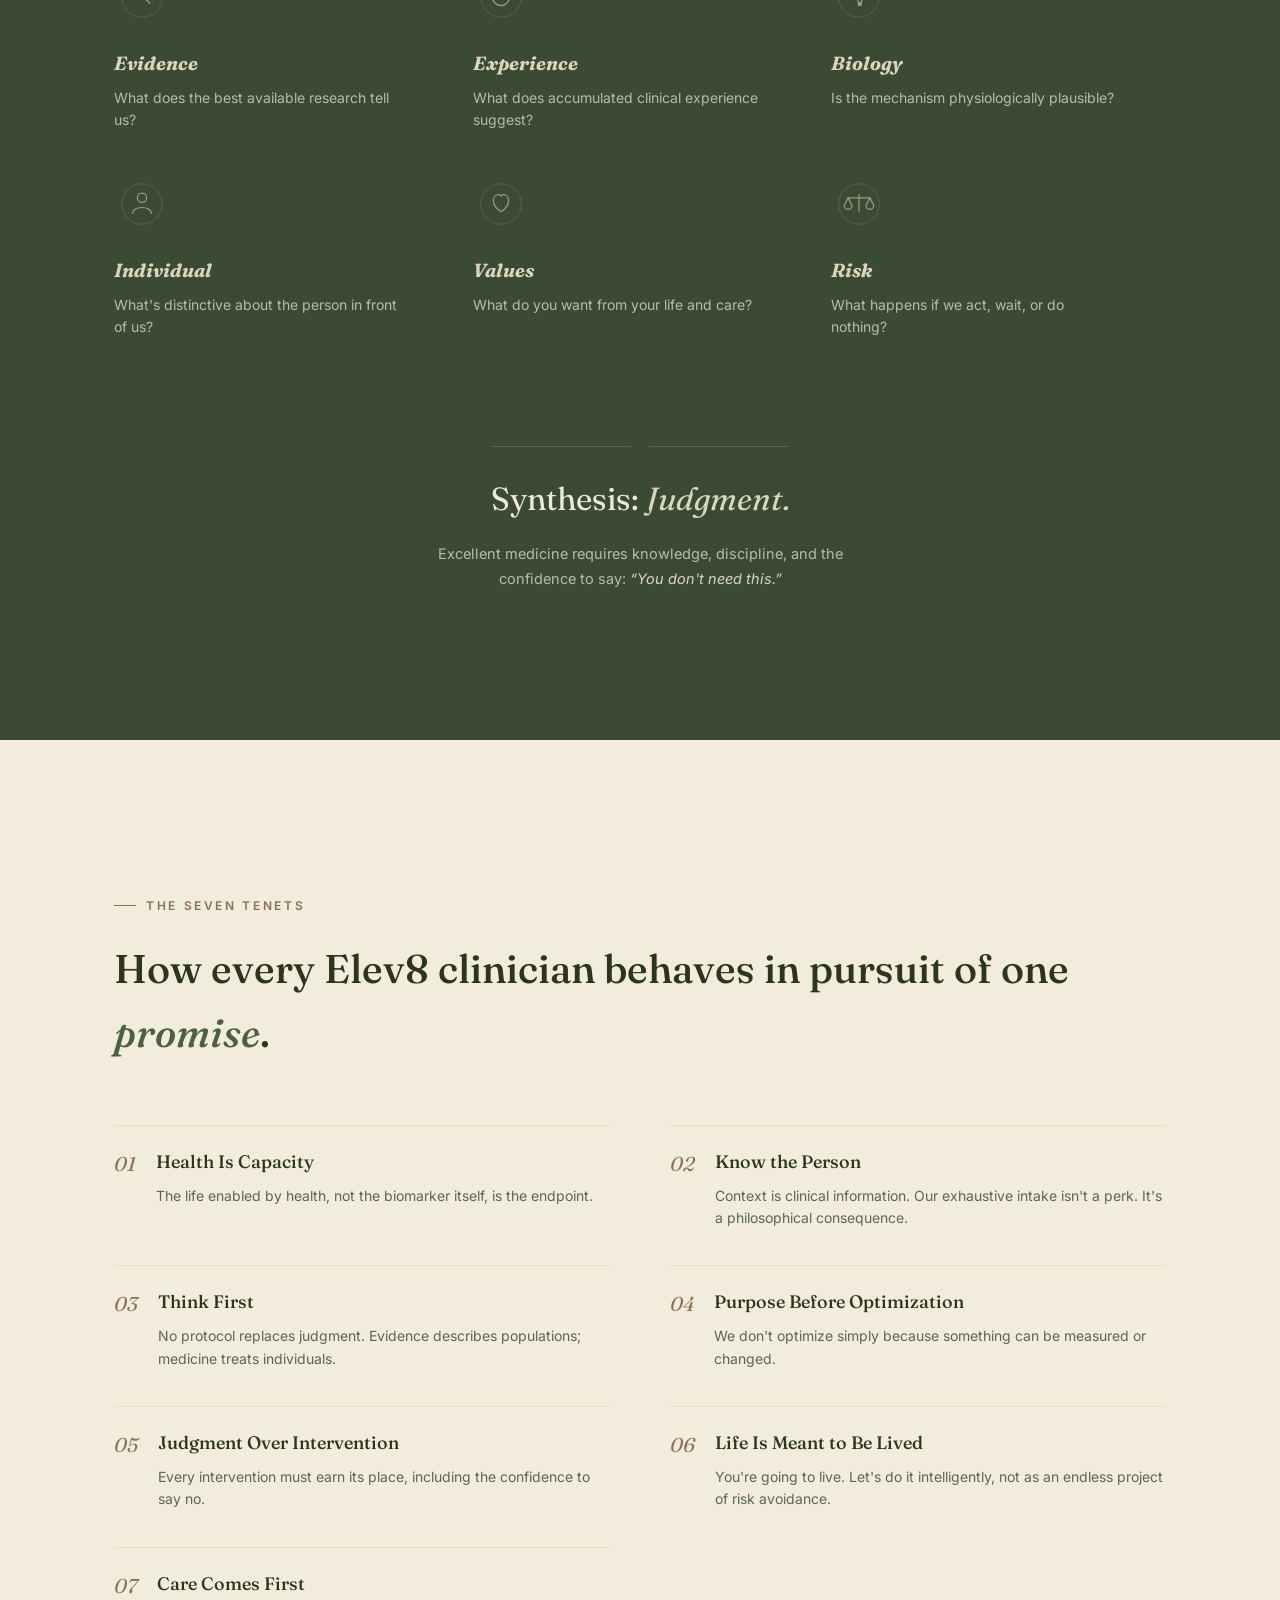
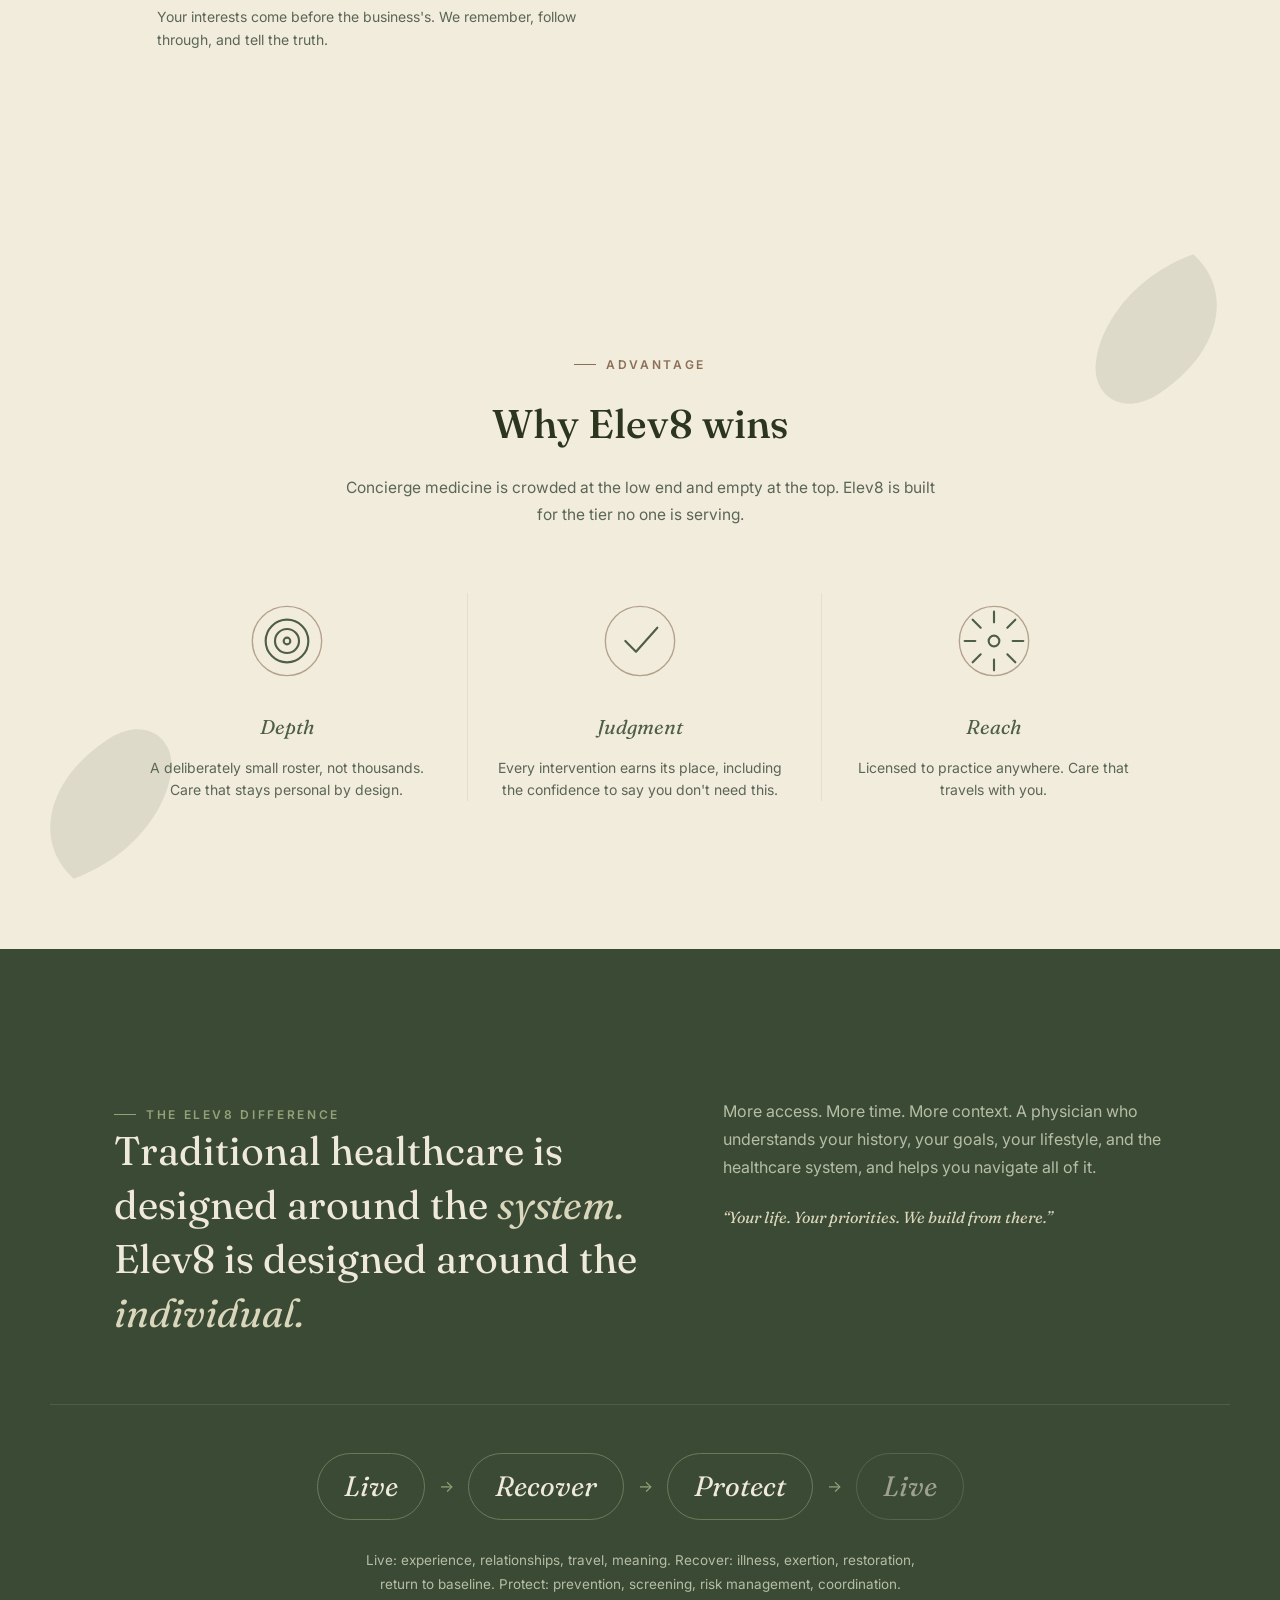
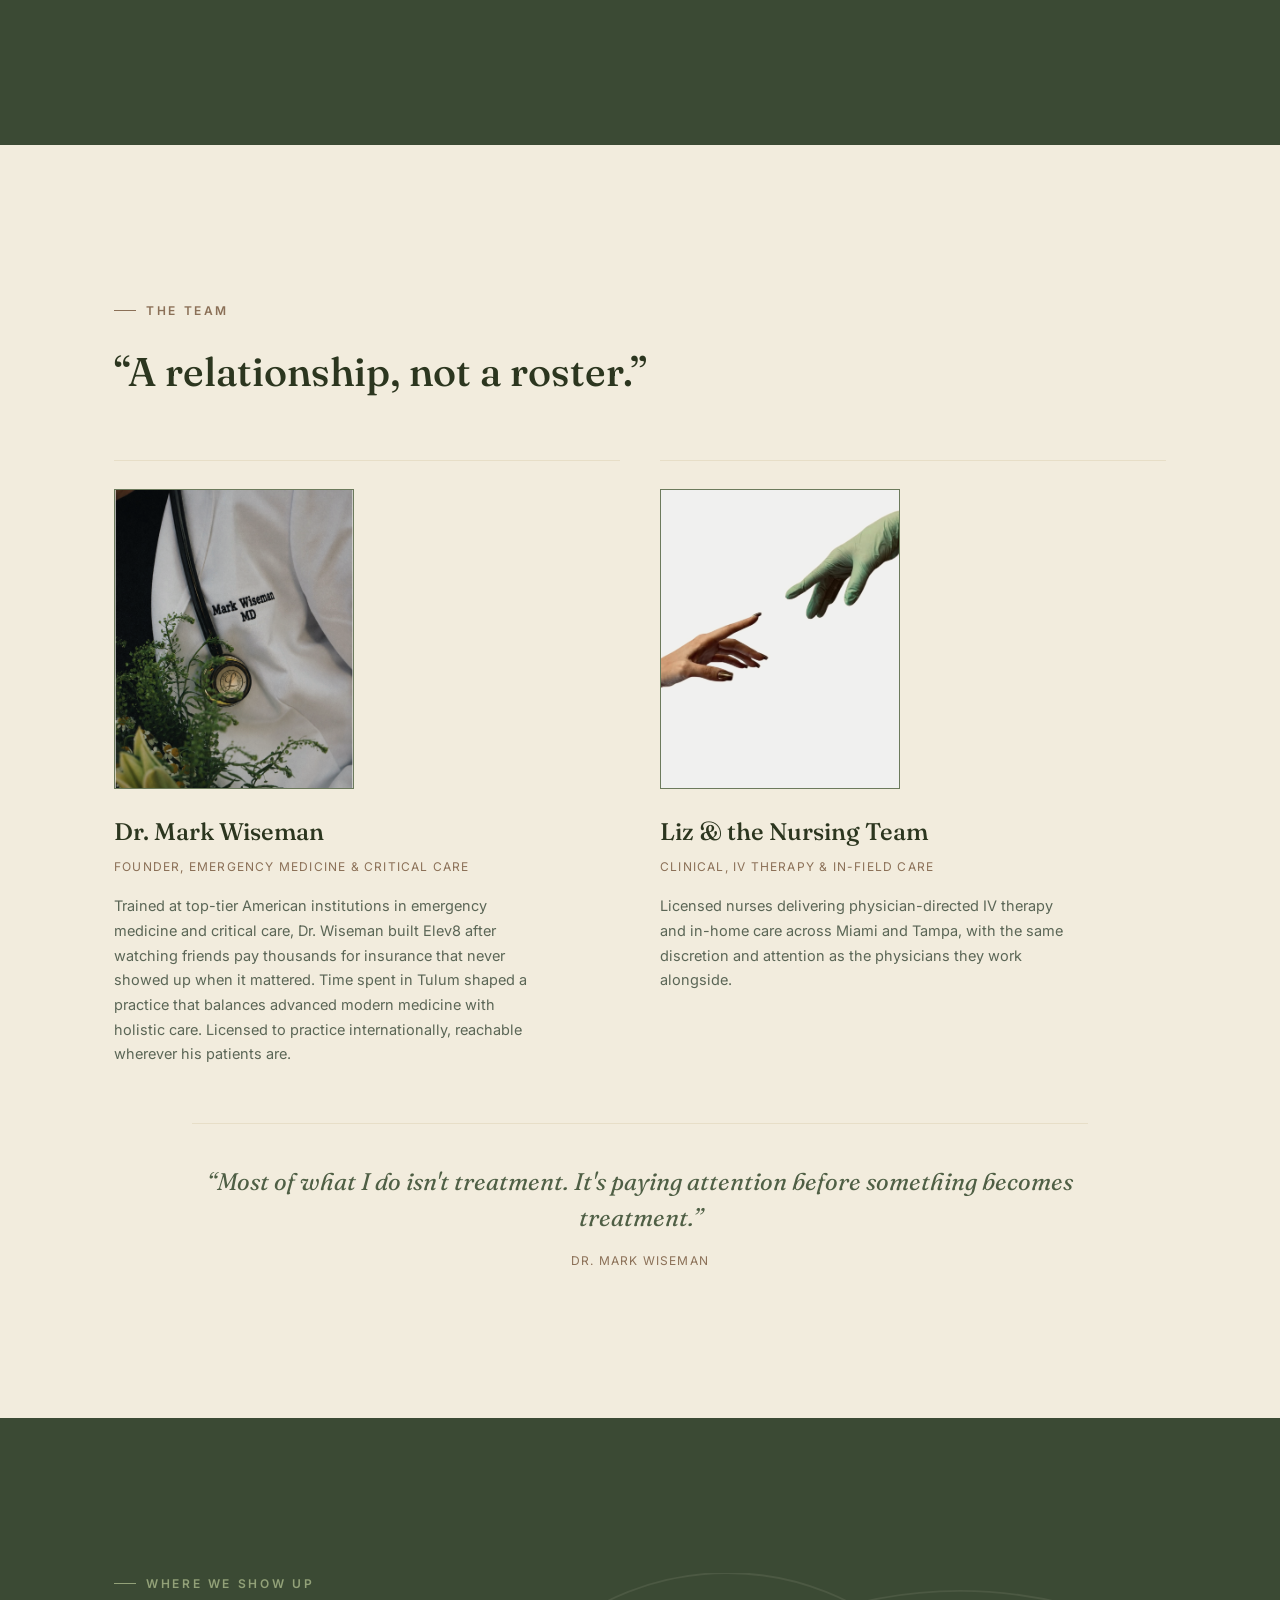
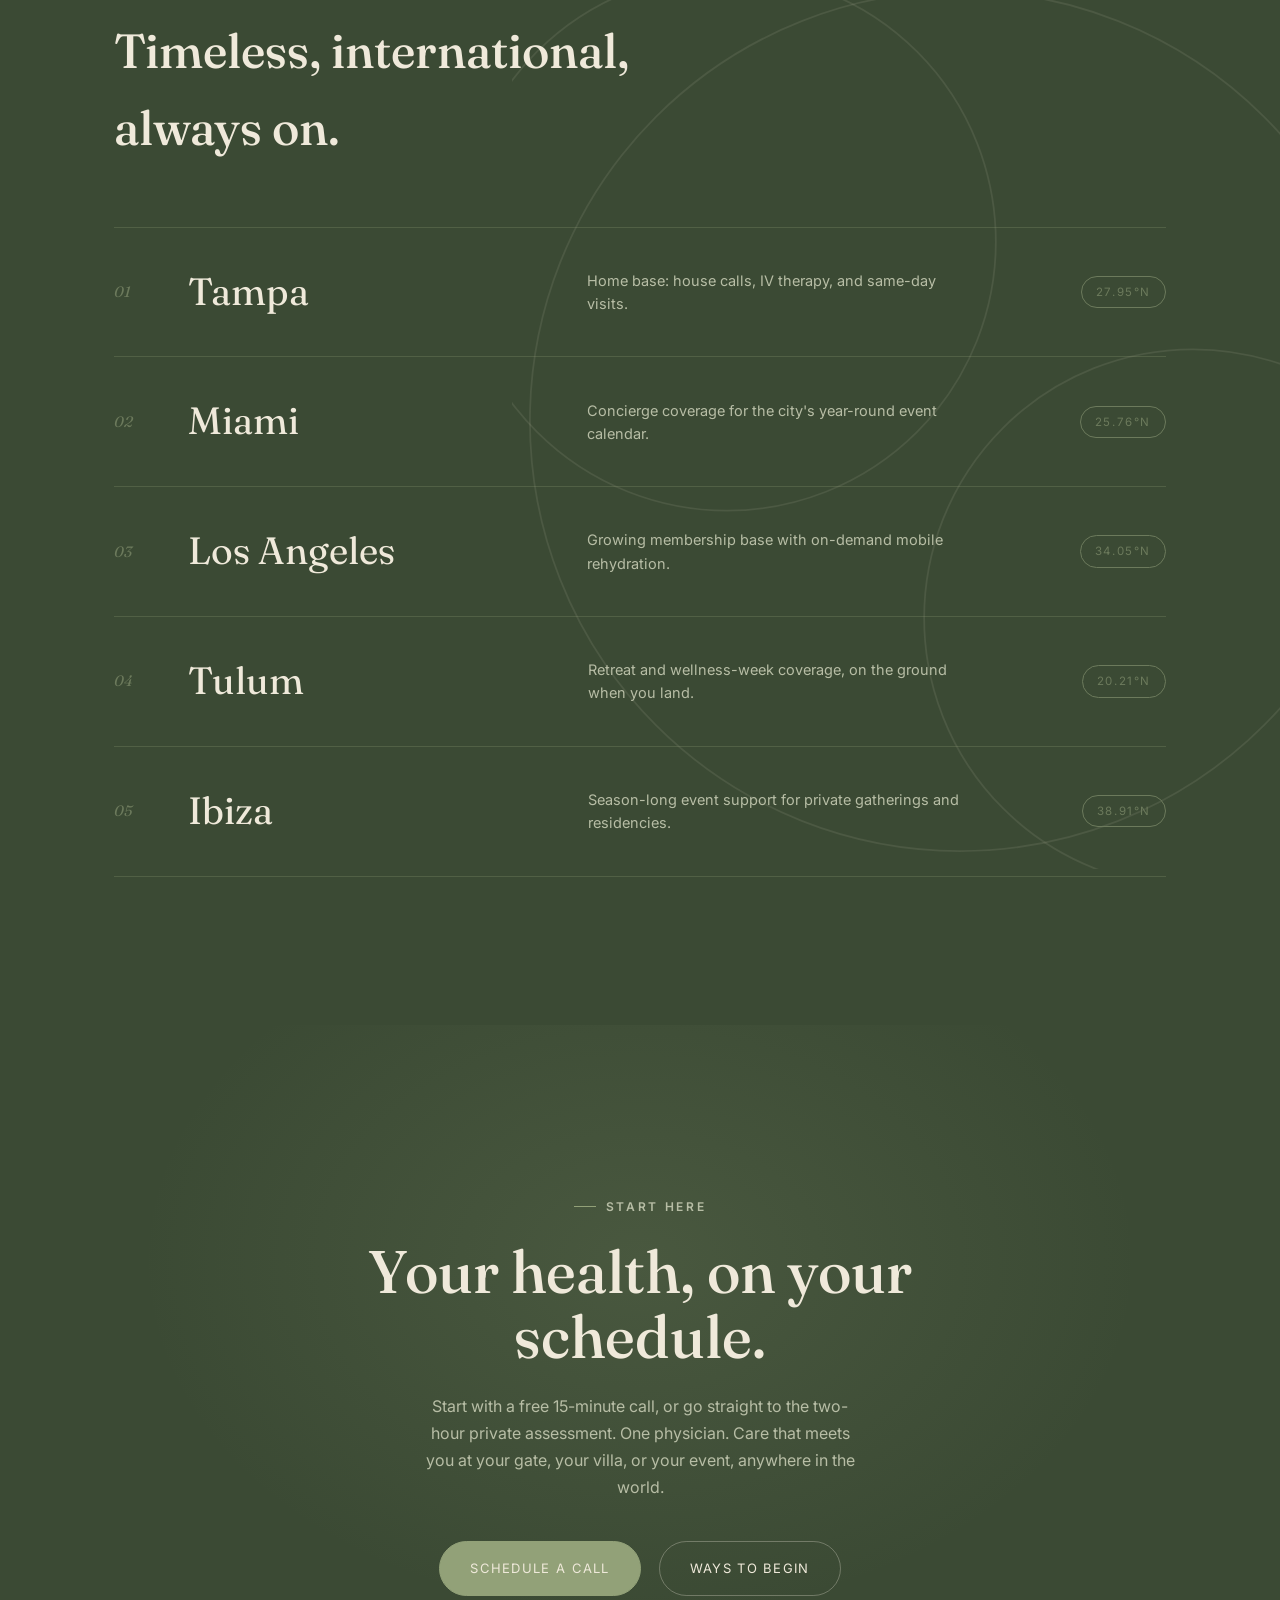
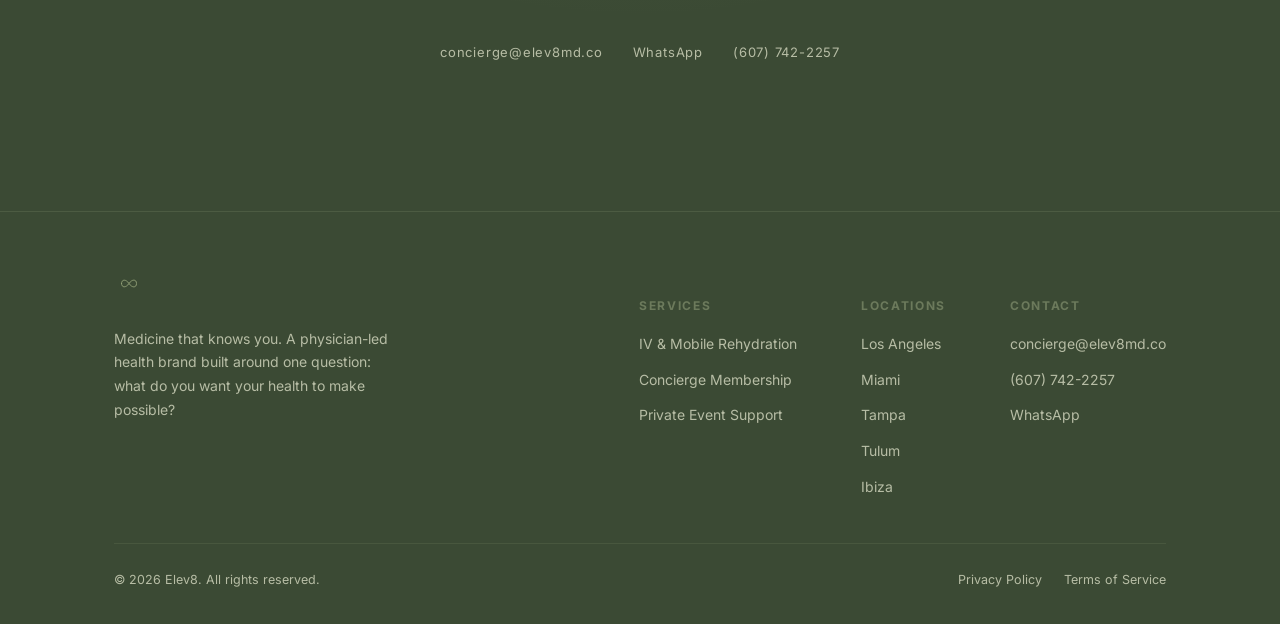
==== commit 7a71e7df: "Fix Services section: proper spacing/divider under intro heading, lighter gradient background instea" ====
--- a/index.html
+++ b/index.html
@@ -173,8 +173,9 @@
   </section>
 
   <!-- SERVICES -->
-  <section class="section--ink section-pad" id="services" style="border-top:1px solid rgba(146,161,120,0.22);">
-    <div class="wrap">
+  <section class="section--ink section-pad services-section" id="services" style="border-top:1px solid rgba(146,161,120,0.22);">
+    <div class="services-section__glow"></div>
+    <div class="wrap services__intro">
       <p class="eyebrow">What We Do</p>
       <div class="services__head-row">
         <h2 style="font-family:var(--font-display); font-weight:500; font-size:clamp(30px,4vw,44px); max-width:18ch;">Three ways we show up.</h2>
--- a/styles.css
+++ b/styles.css
@@ -99,6 +99,21 @@
   margin-top: 20px;
 }
 .services__head-row .badge-oval { flex: none; padding: 12px 28px; font-size: 16px; }
+.services__intro {
+  padding-bottom: clamp(40px, 6vw, 64px);
+  margin-bottom: clamp(40px, 6vw, 64px);
+  border-bottom: 1px solid rgba(146,161,120,0.22);
+}
+.services-section { position: relative; overflow: hidden; background: linear-gradient(160deg, var(--moss) 0%, var(--ink) 55%); }
+.services-section__glow {
+  position: absolute;
+  inset: 0;
+  background:
+    radial-gradient(50% 45% at 15% 0%, rgba(198,161,91,0.10), transparent 60%),
+    radial-gradient(45% 50% at 100% 100%, rgba(146,161,120,0.16), transparent 65%);
+  pointer-events: none;
+}
+.services-section .wrap { position: relative; z-index: 1; }
 
 /* ============================================================
    Infinity signature mark — reused as logo, watermark, dividers
@@ -616,6 +631,10 @@
   grid-template-columns: 0.85fr 1.15fr;
   gap: clamp(32px, 6vw, 90px);
   align-items: center;
+}
+.service:first-of-type {
+  border-top: none;
+  padding-top: 0;
 }
 .service:last-of-type { border-bottom: 1px solid rgba(146,161,120,0.22); }
 .service:nth-of-type(even) { grid-template-columns: 1.15fr 0.85fr; }
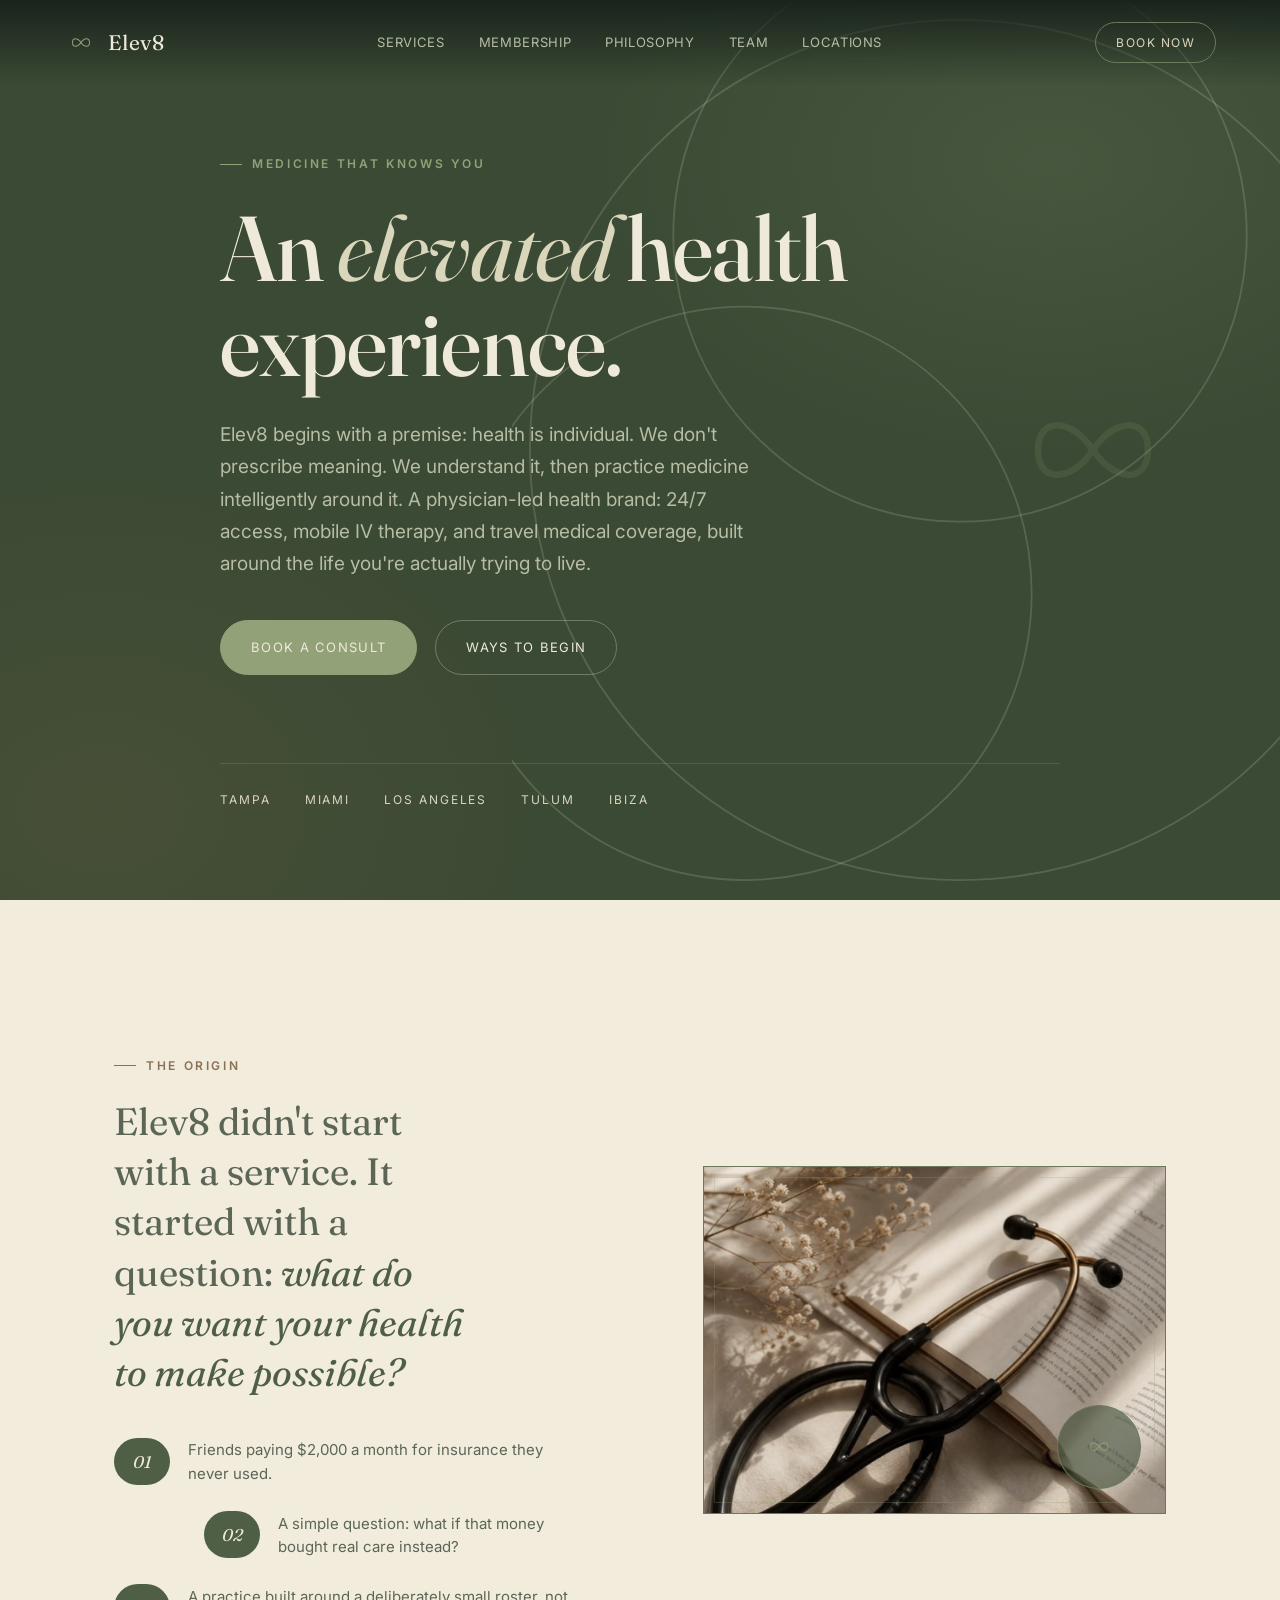
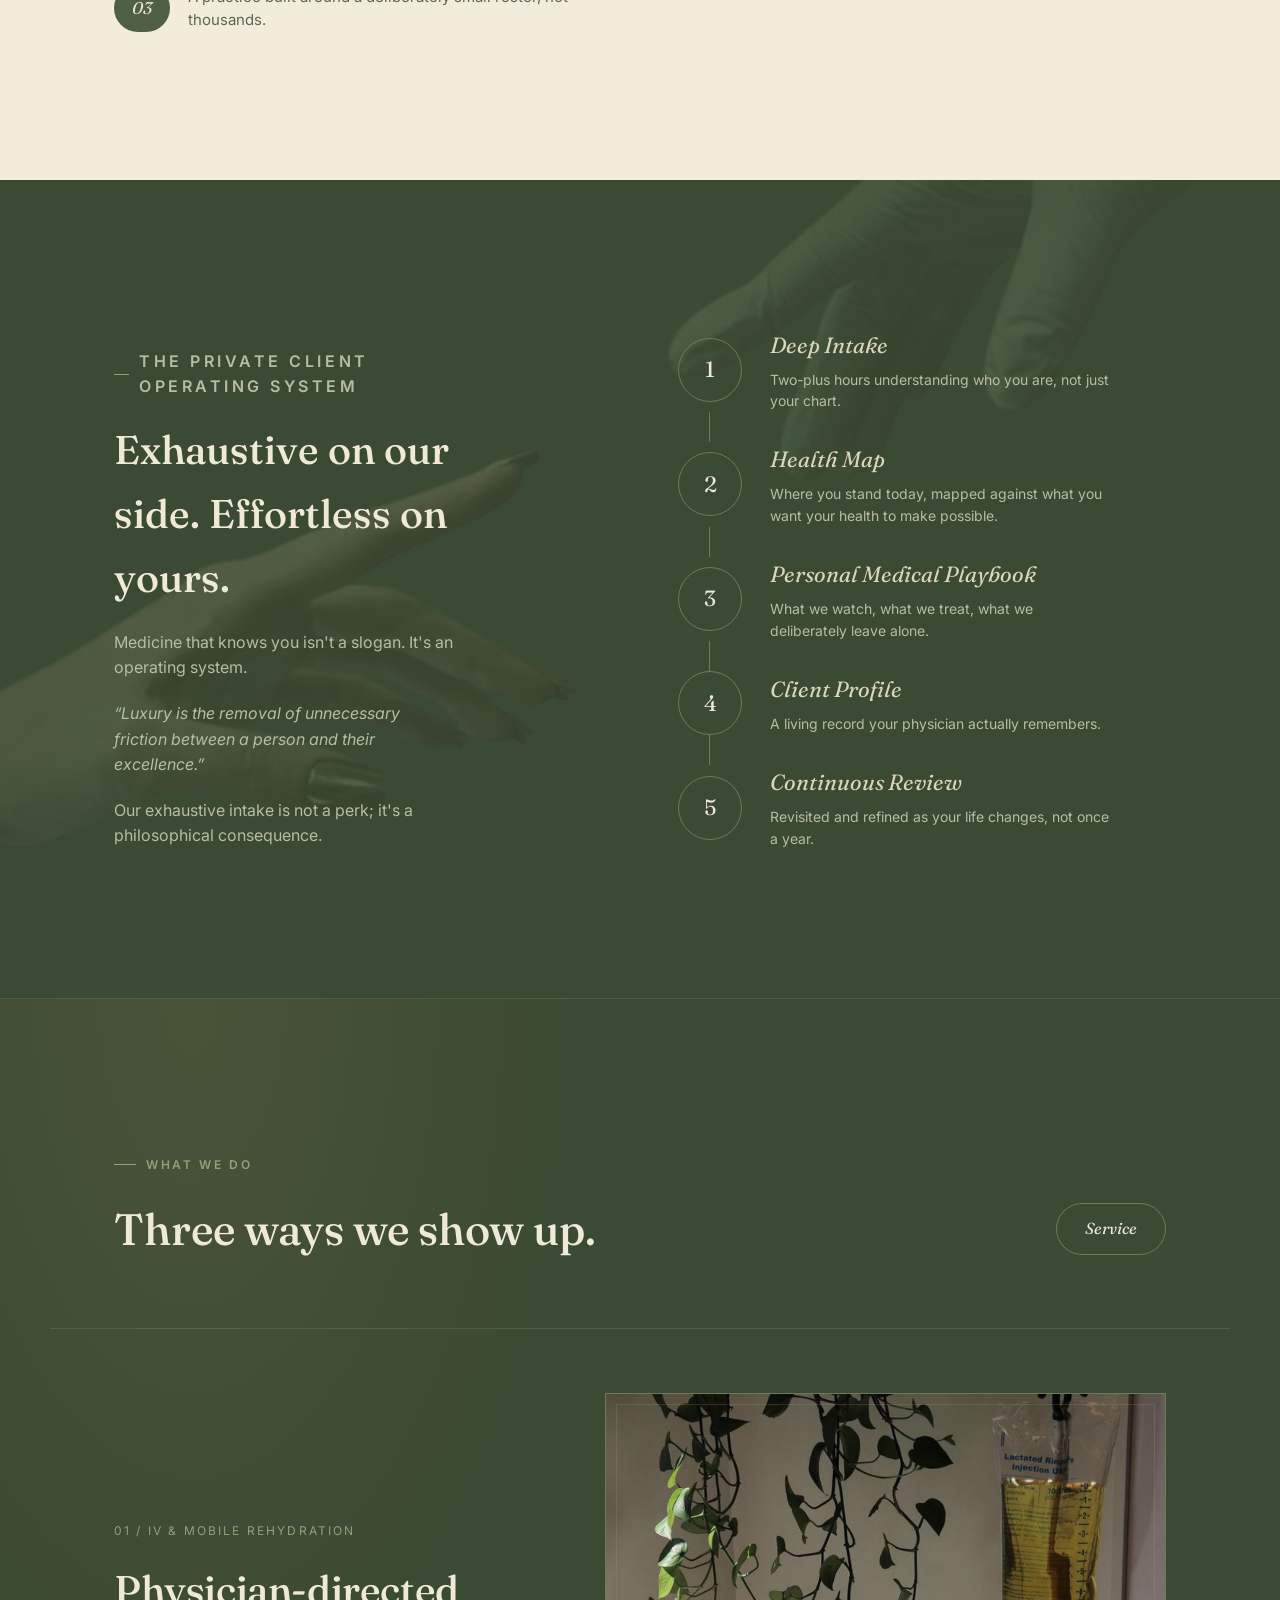
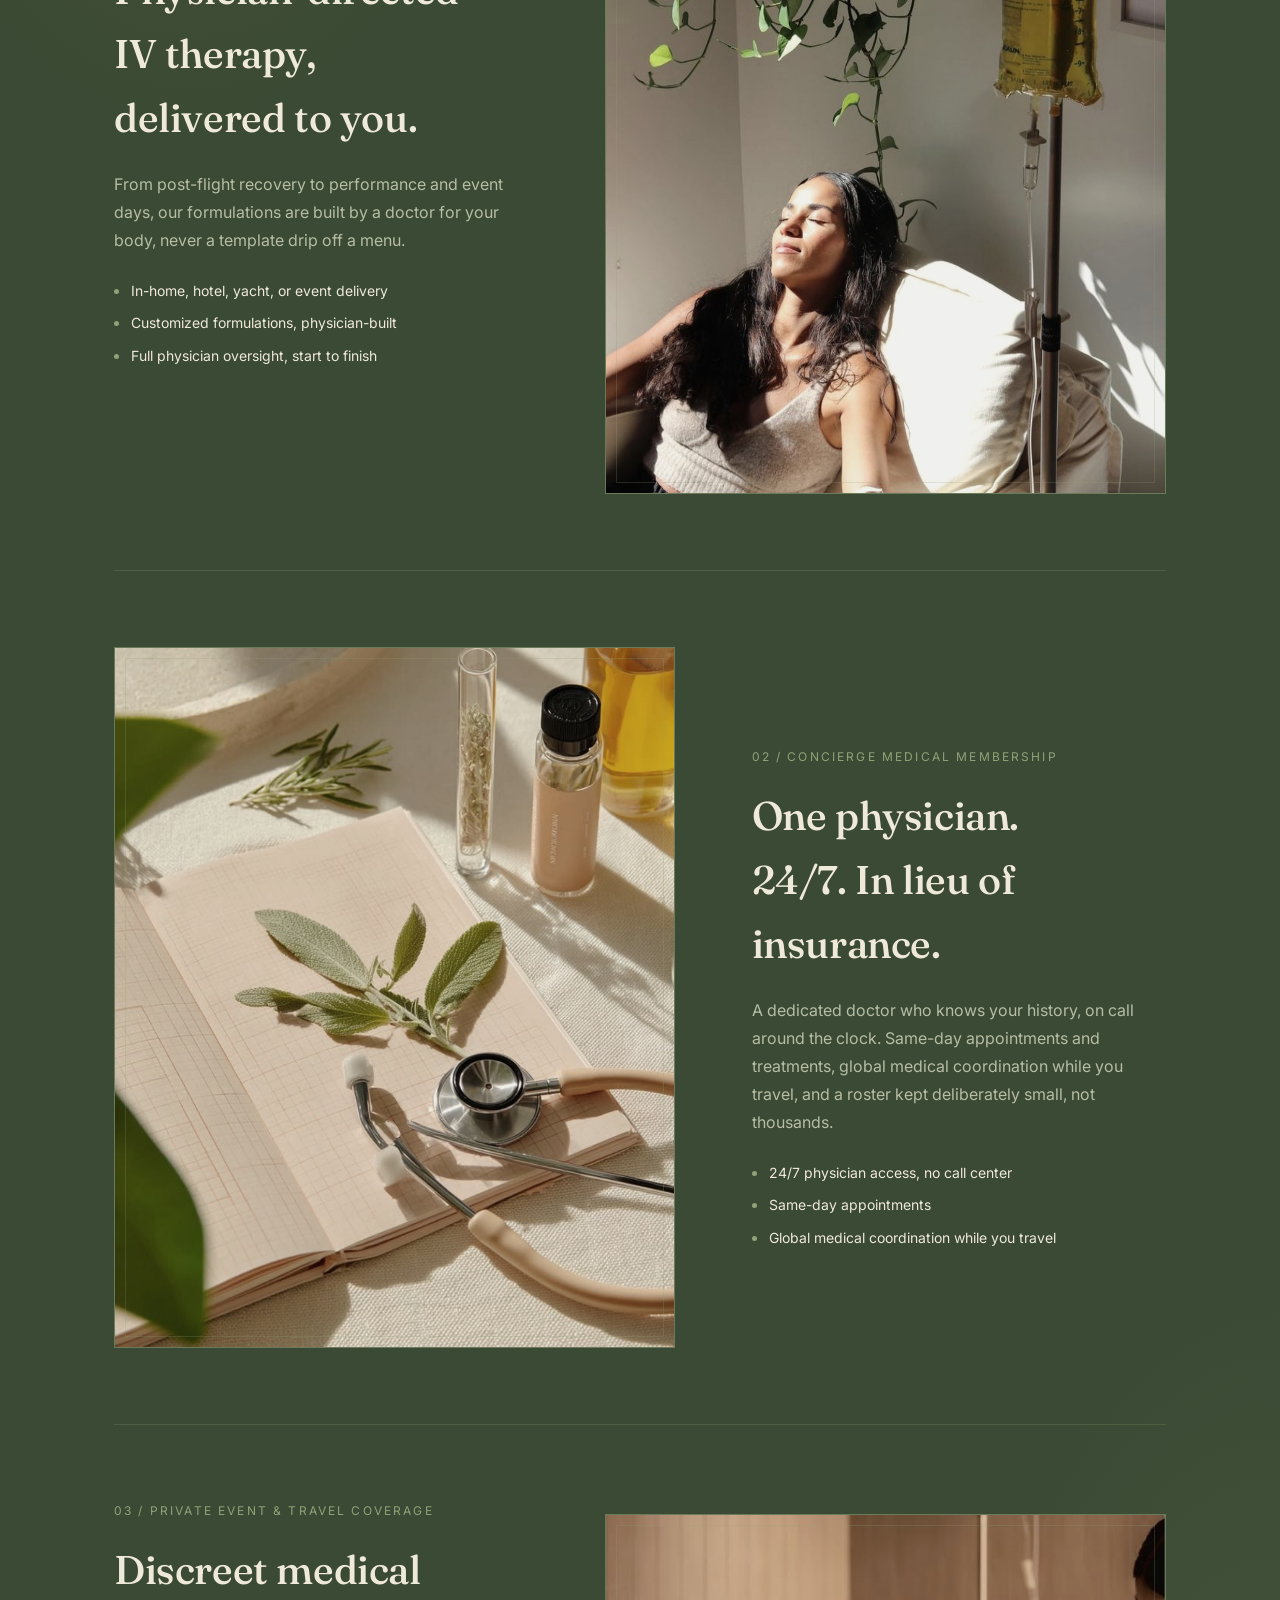
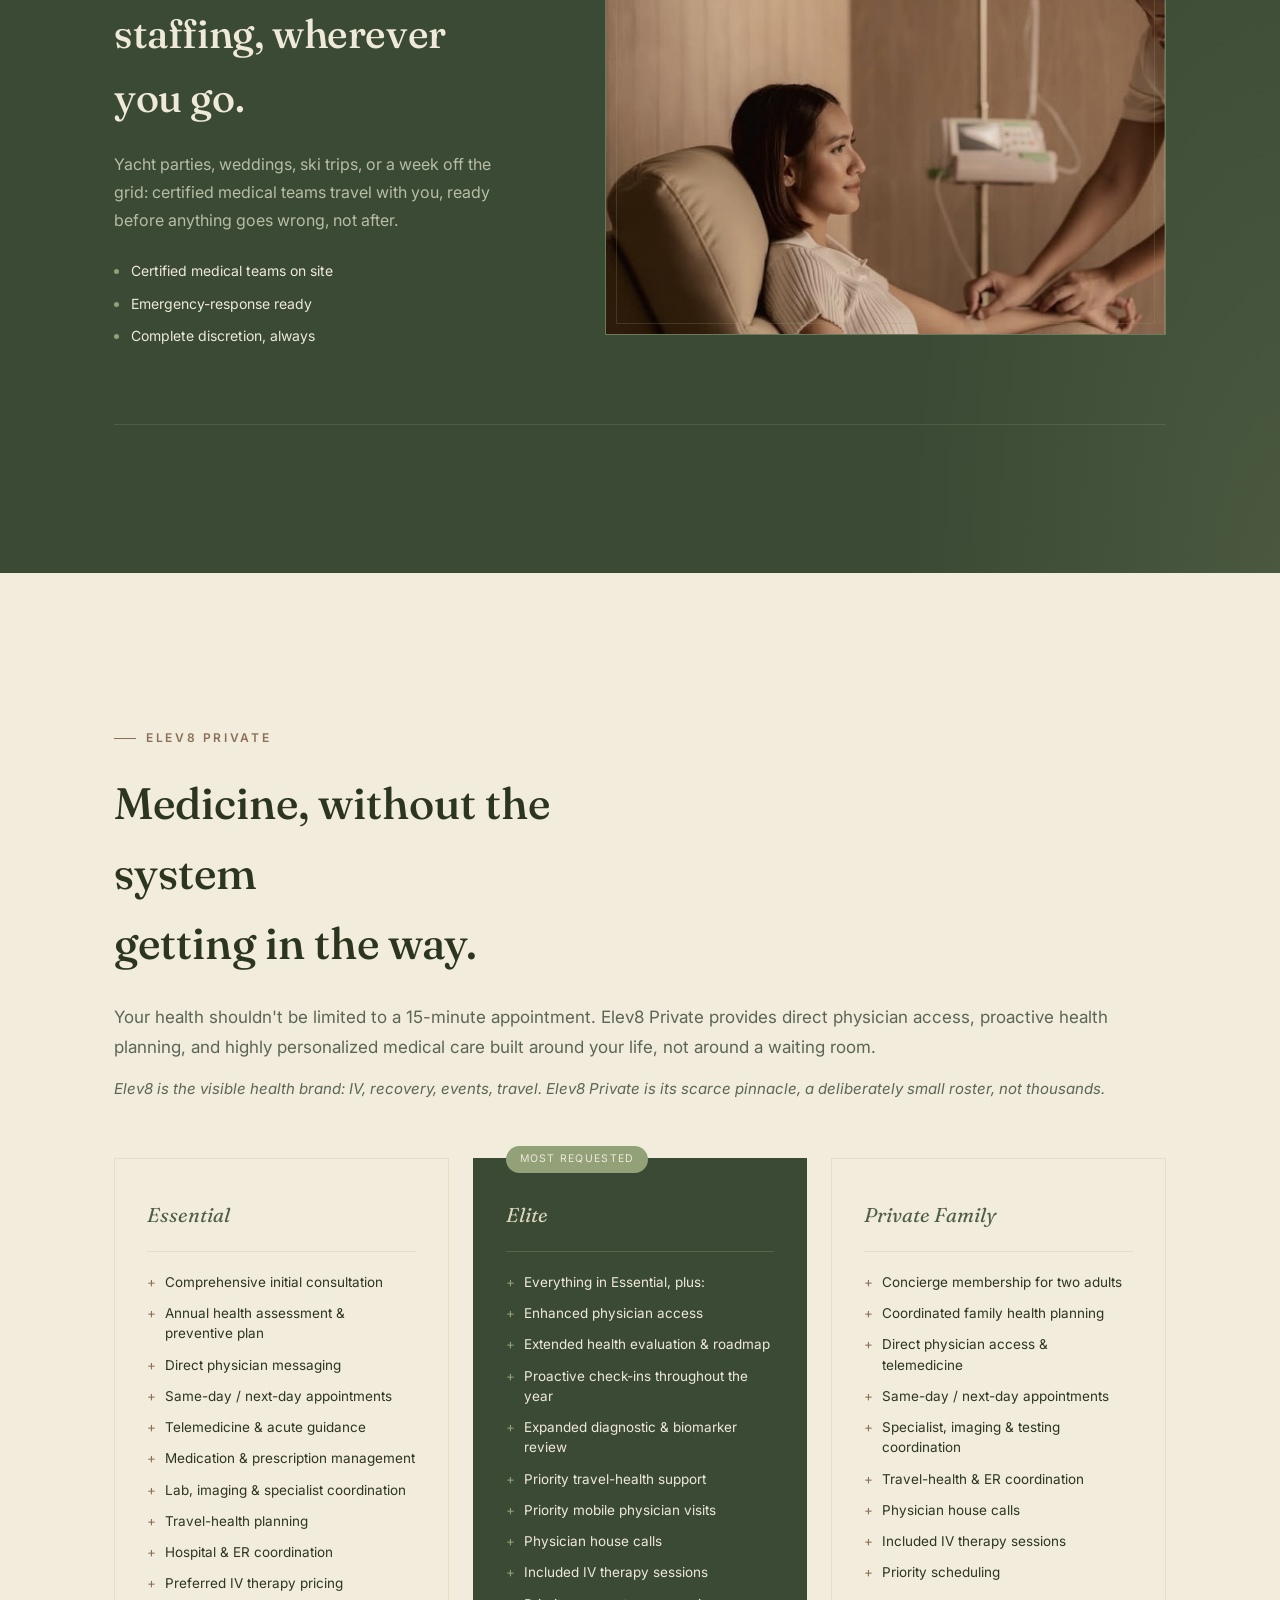
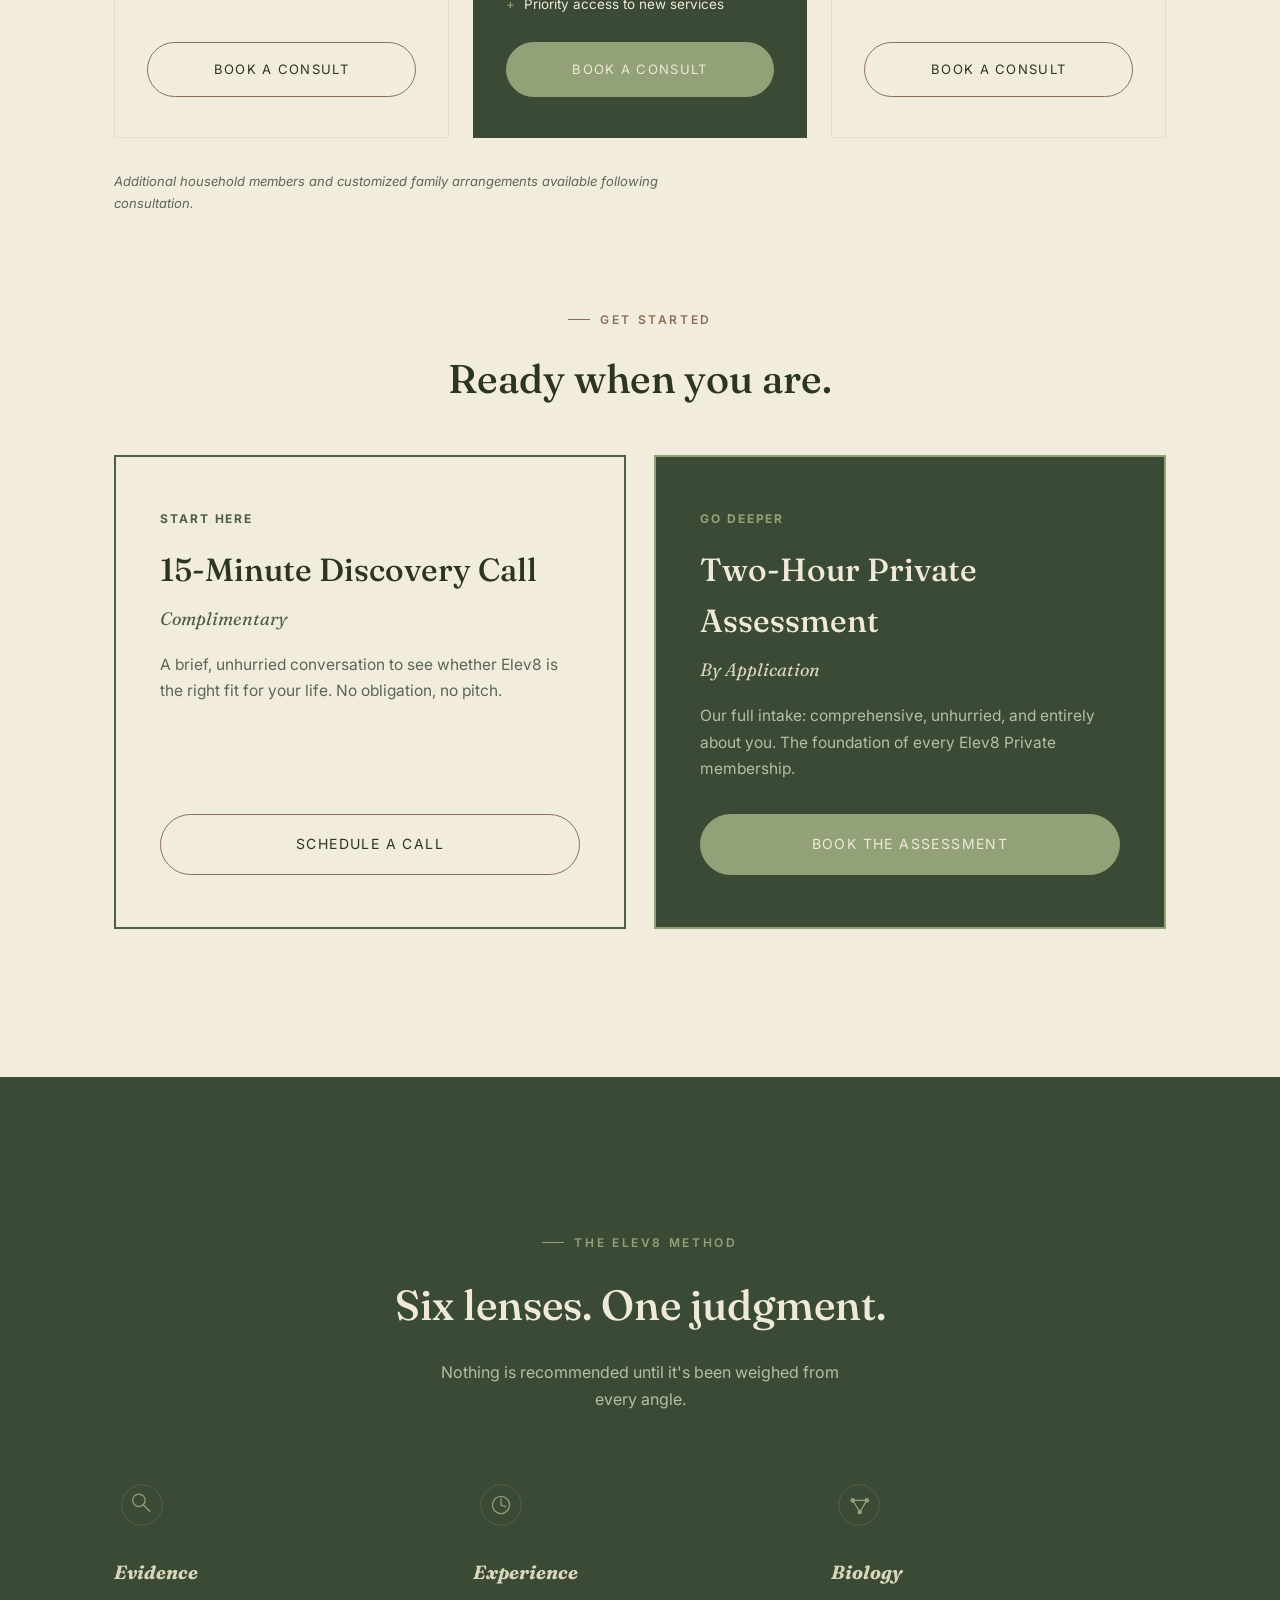
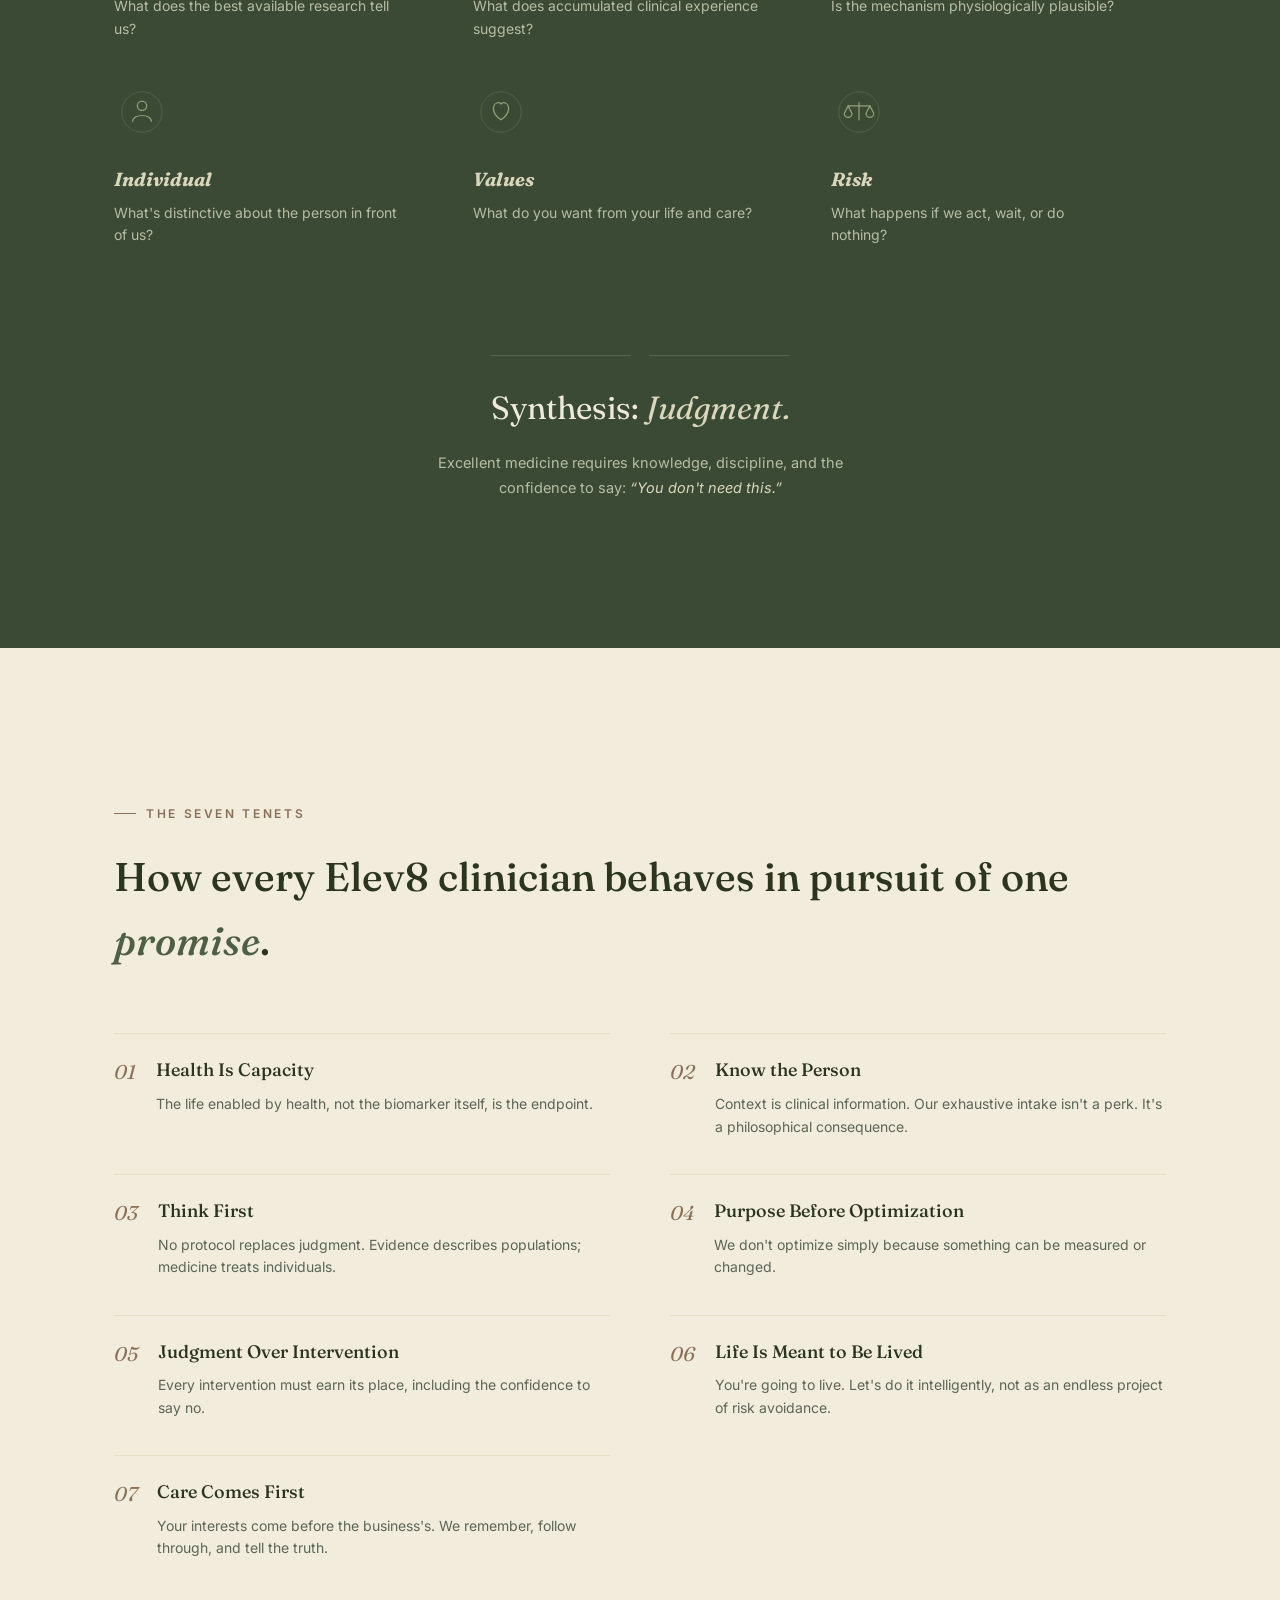
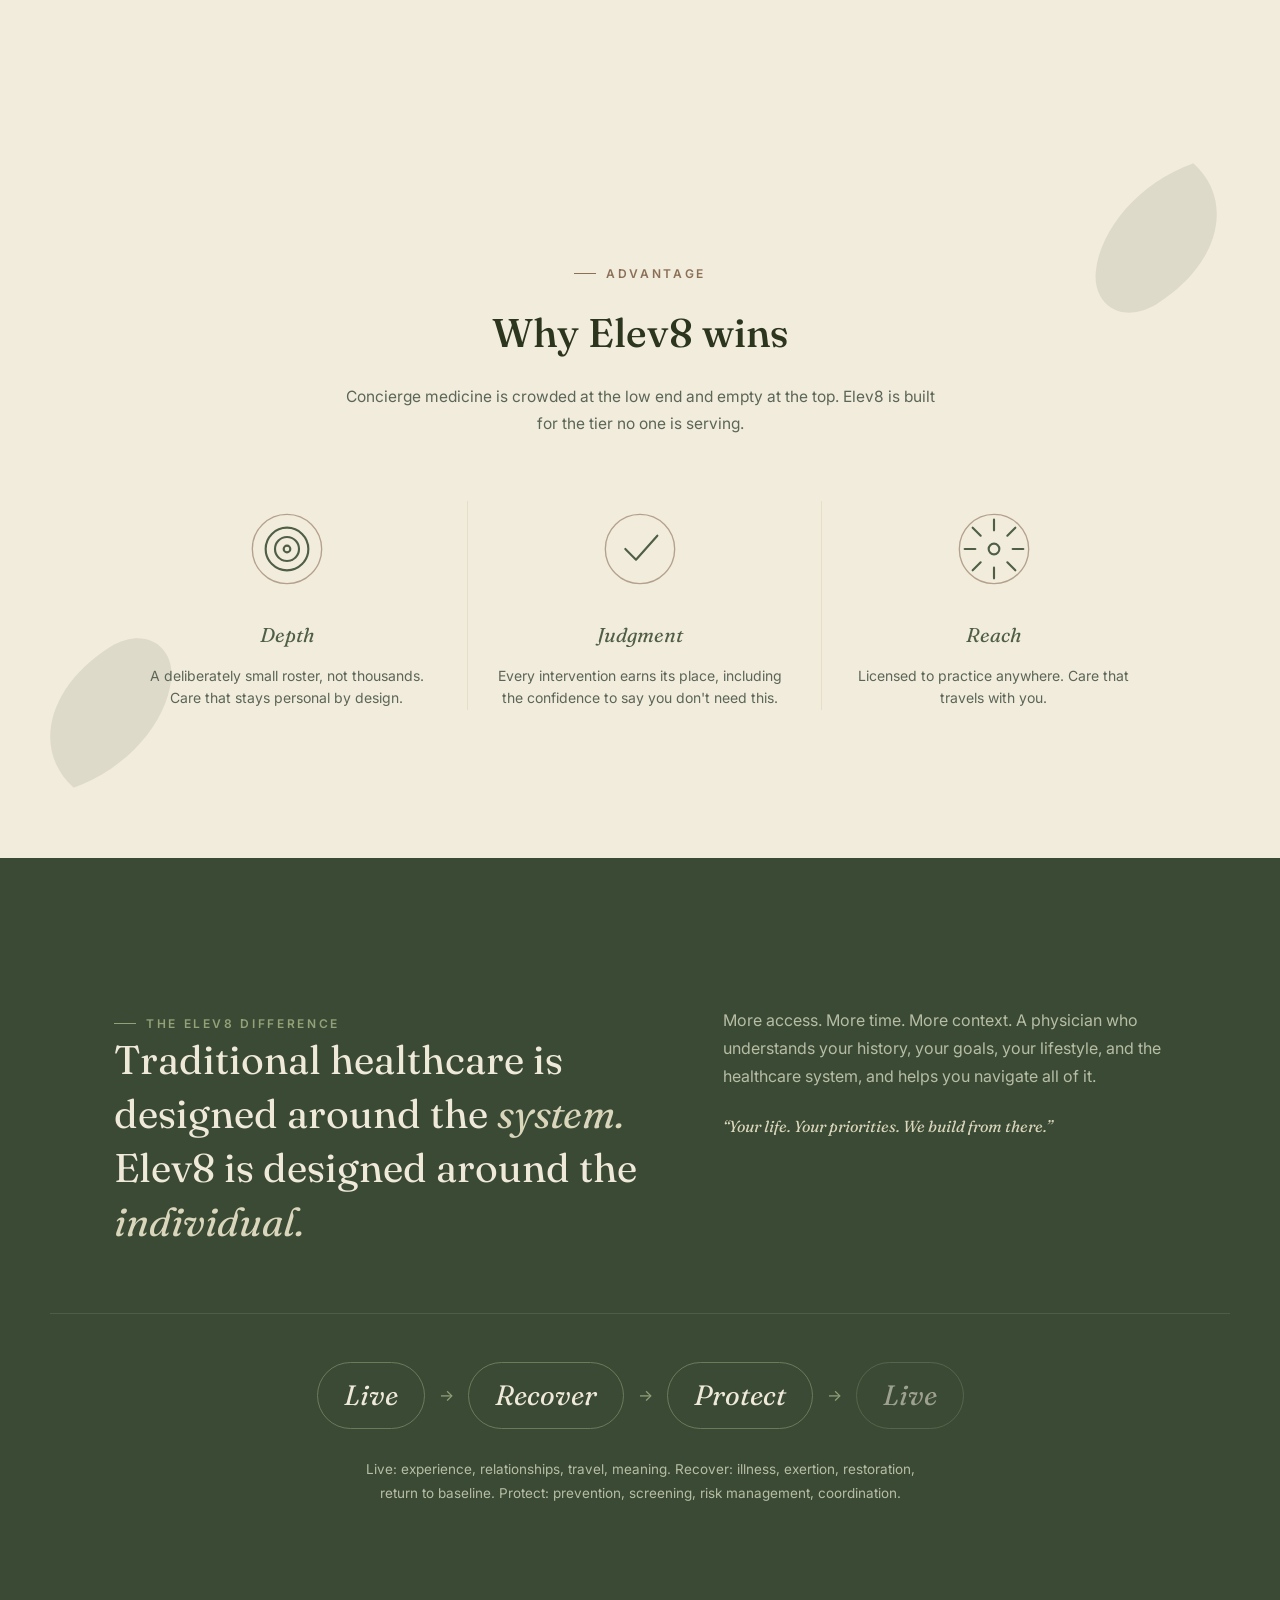
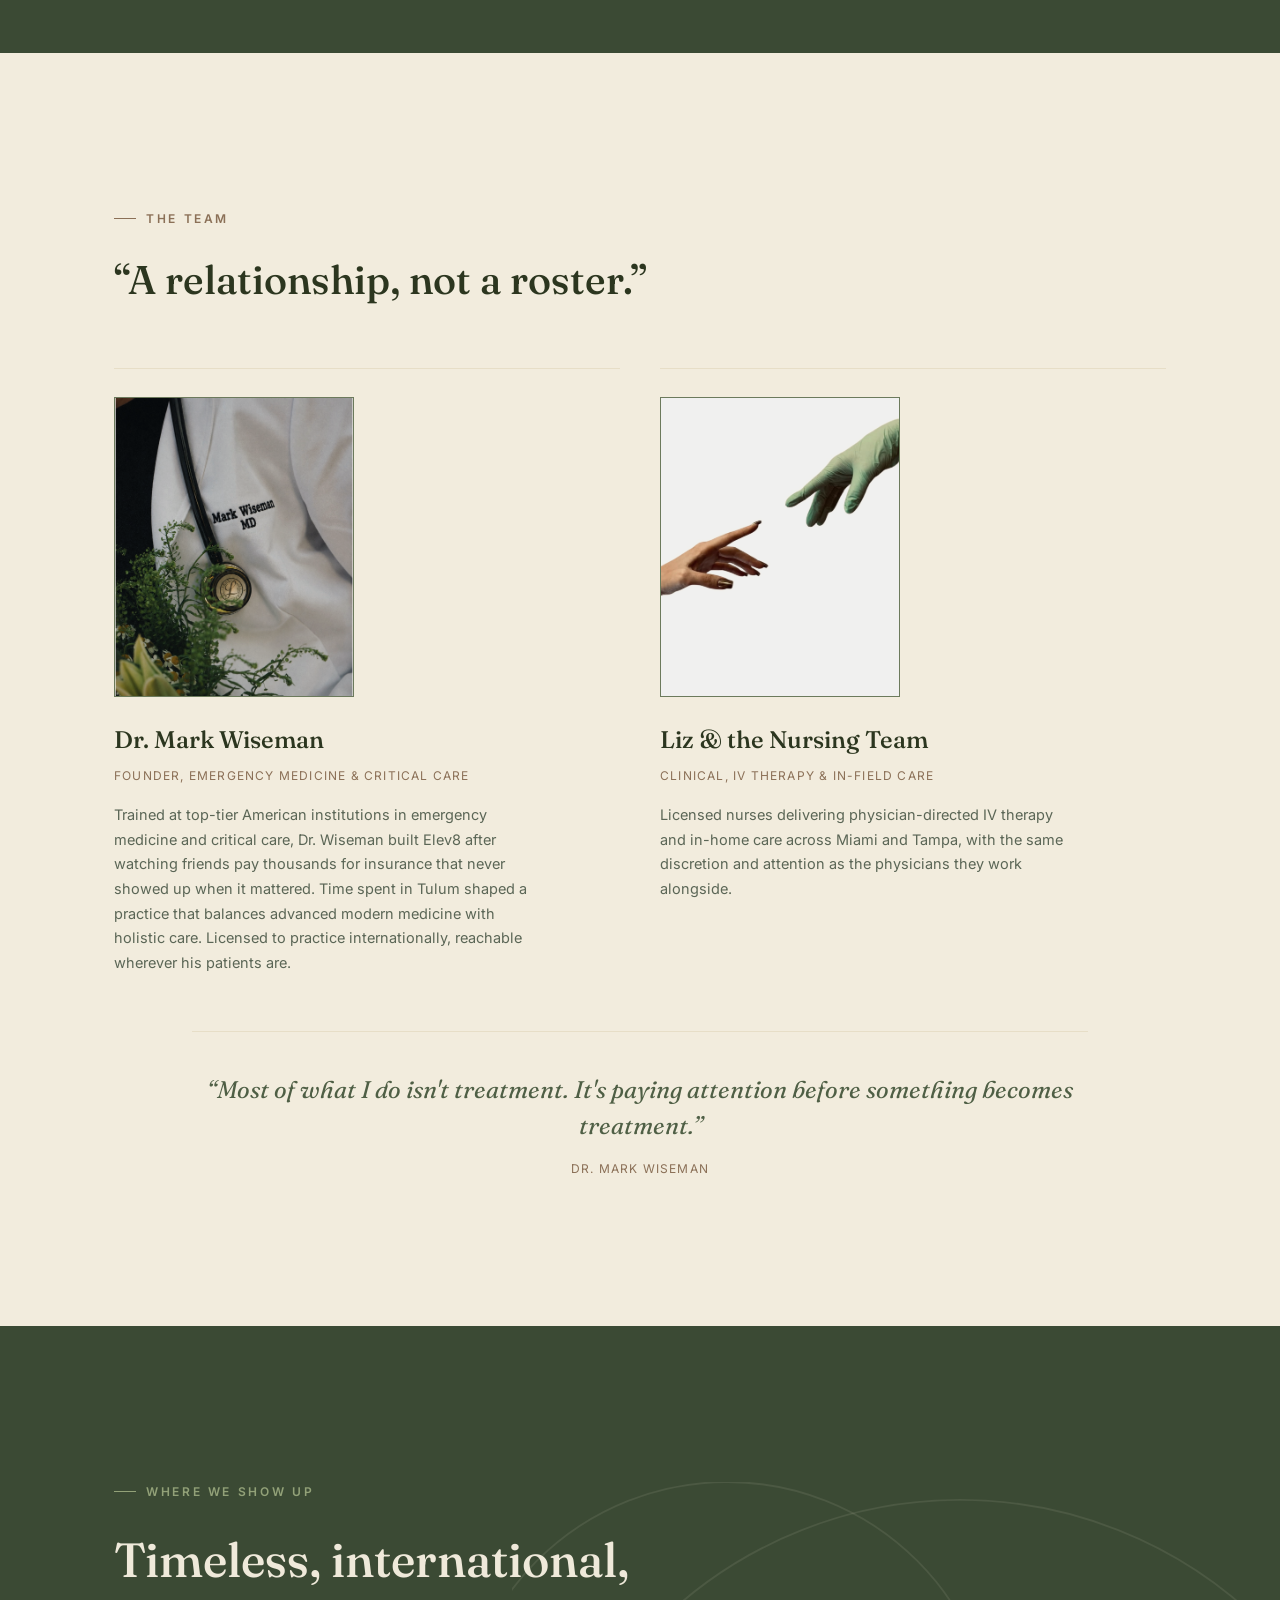
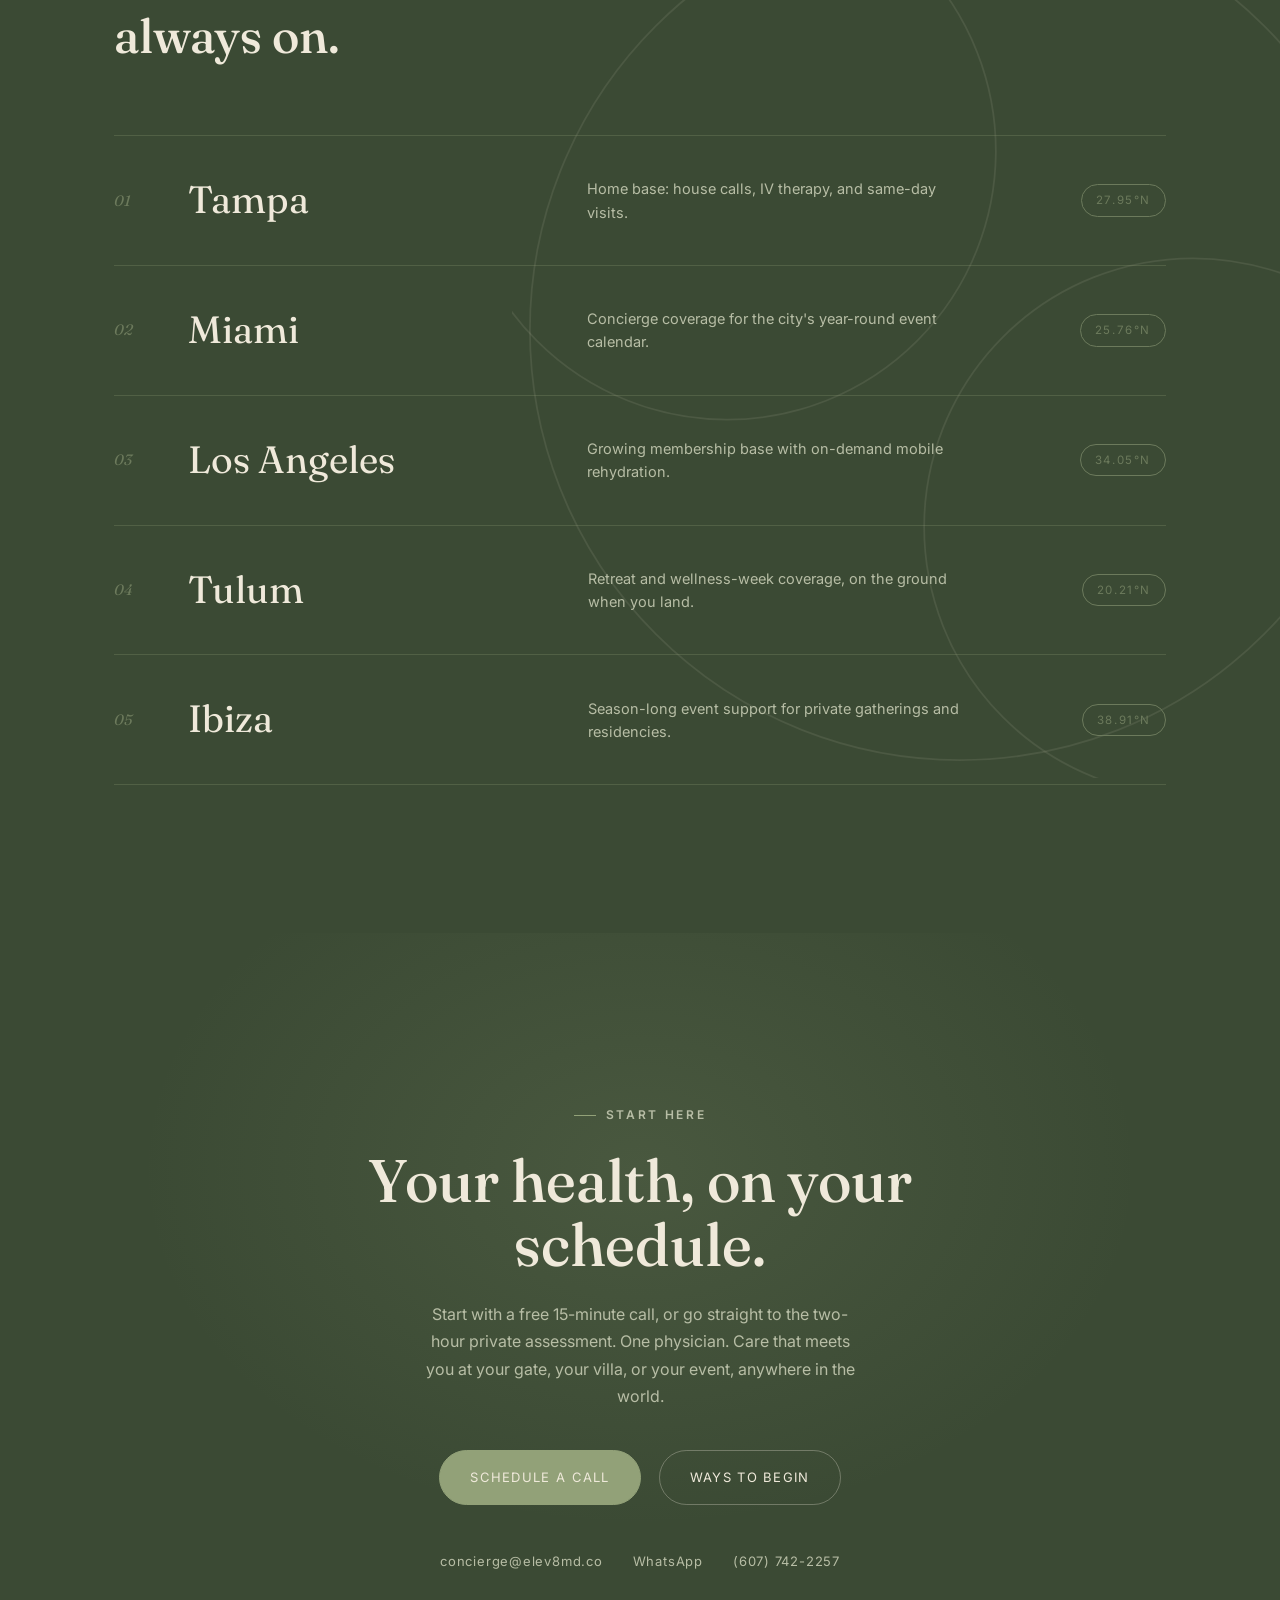
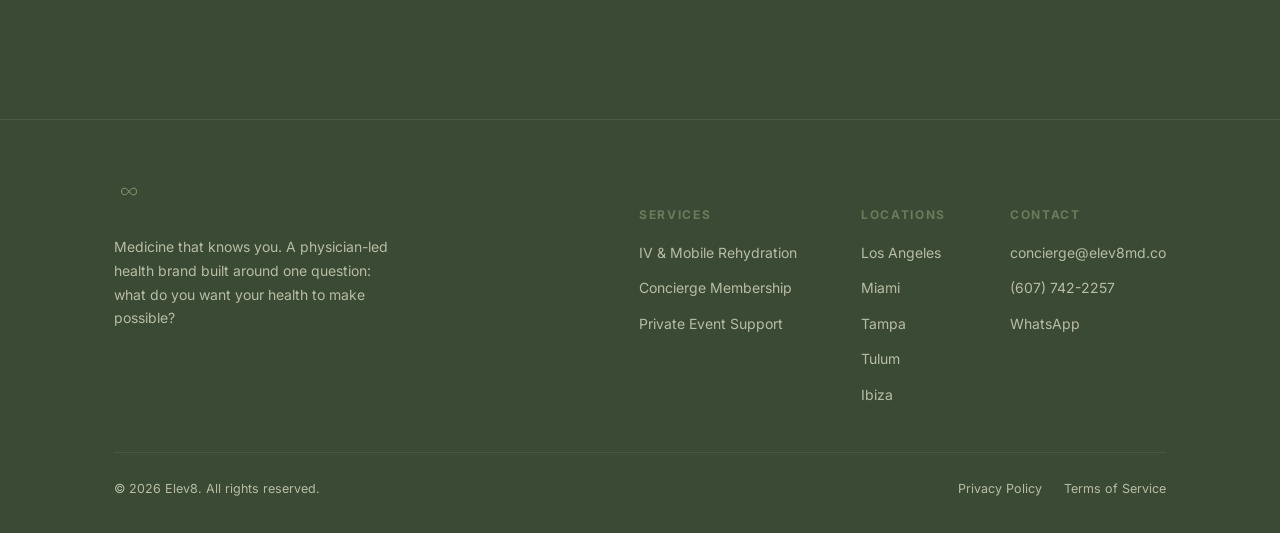
==== commit 68483a07: "Remove pitch sentence under pricing tier names Co-Authored-By: Claude Sonnet 5 <noreply@anthropic.co" ====
--- a/index.html
+++ b/index.html
@@ -241,7 +241,6 @@
 
         <div class="tier reveal">
           <span class="tier__tag">Essential</span>
-          <p class="tier__pitch">A better relationship with your physician. For those who want convenient, proactive care and direct access when they need it.</p>
           <ul class="tier__list">
             <li>Comprehensive initial consultation</li>
             <li>Annual health assessment &amp; preventive plan</li>
@@ -260,7 +259,6 @@
         <div class="tier tier--featured reveal">
           <span class="tier__badge">Most Requested</span>
           <span class="tier__tag">Elite</span>
-          <p class="tier__pitch">Medicine built around your life. For those who want a higher level of access, oversight, and convenience.</p>
           <ul class="tier__list">
             <li>Everything in Essential, plus:</li>
             <li>Enhanced physician access</li>
@@ -278,7 +276,6 @@
 
         <div class="tier reveal">
           <span class="tier__tag">Private Family</span>
-          <p class="tier__pitch">One medical relationship for the people who matter most. Our highest-touch membership, for households.</p>
           <ul class="tier__list">
             <li>Concierge membership for two adults</li>
             <li>Coordinated family health planning</li>
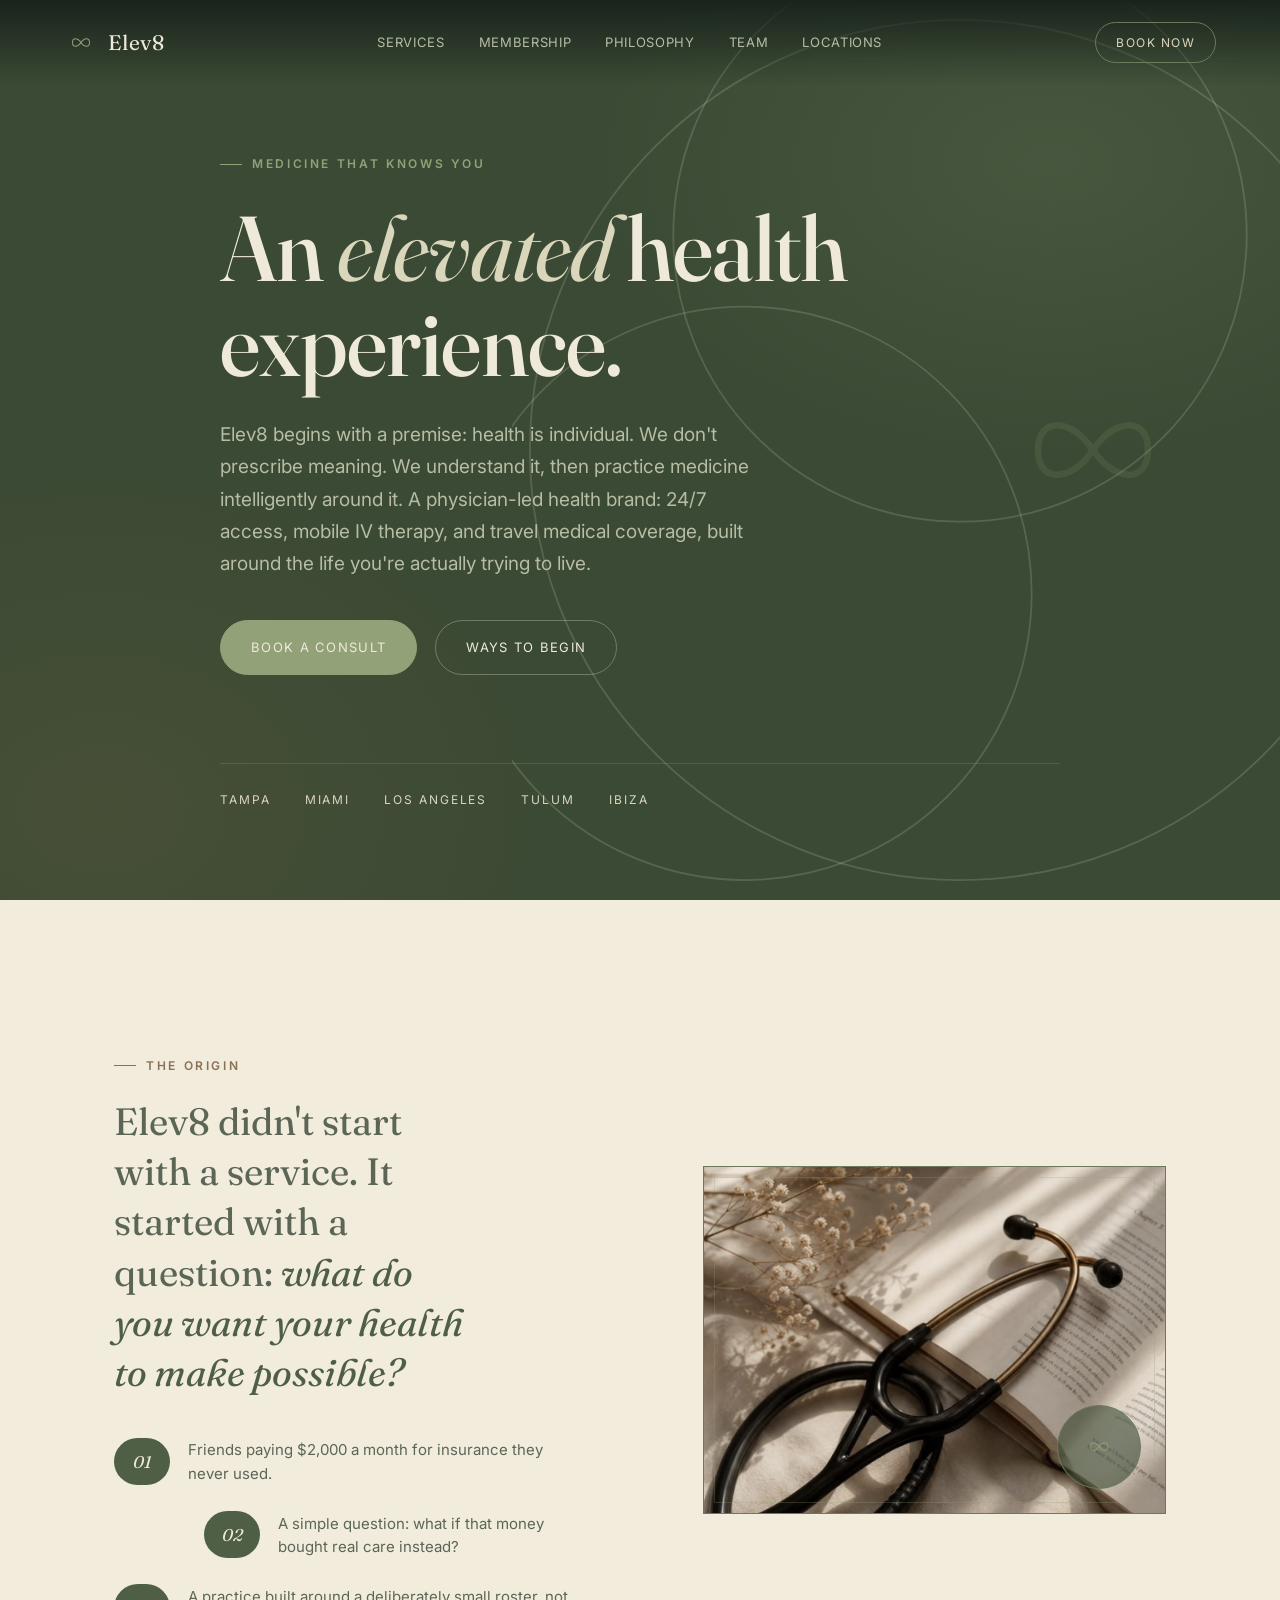
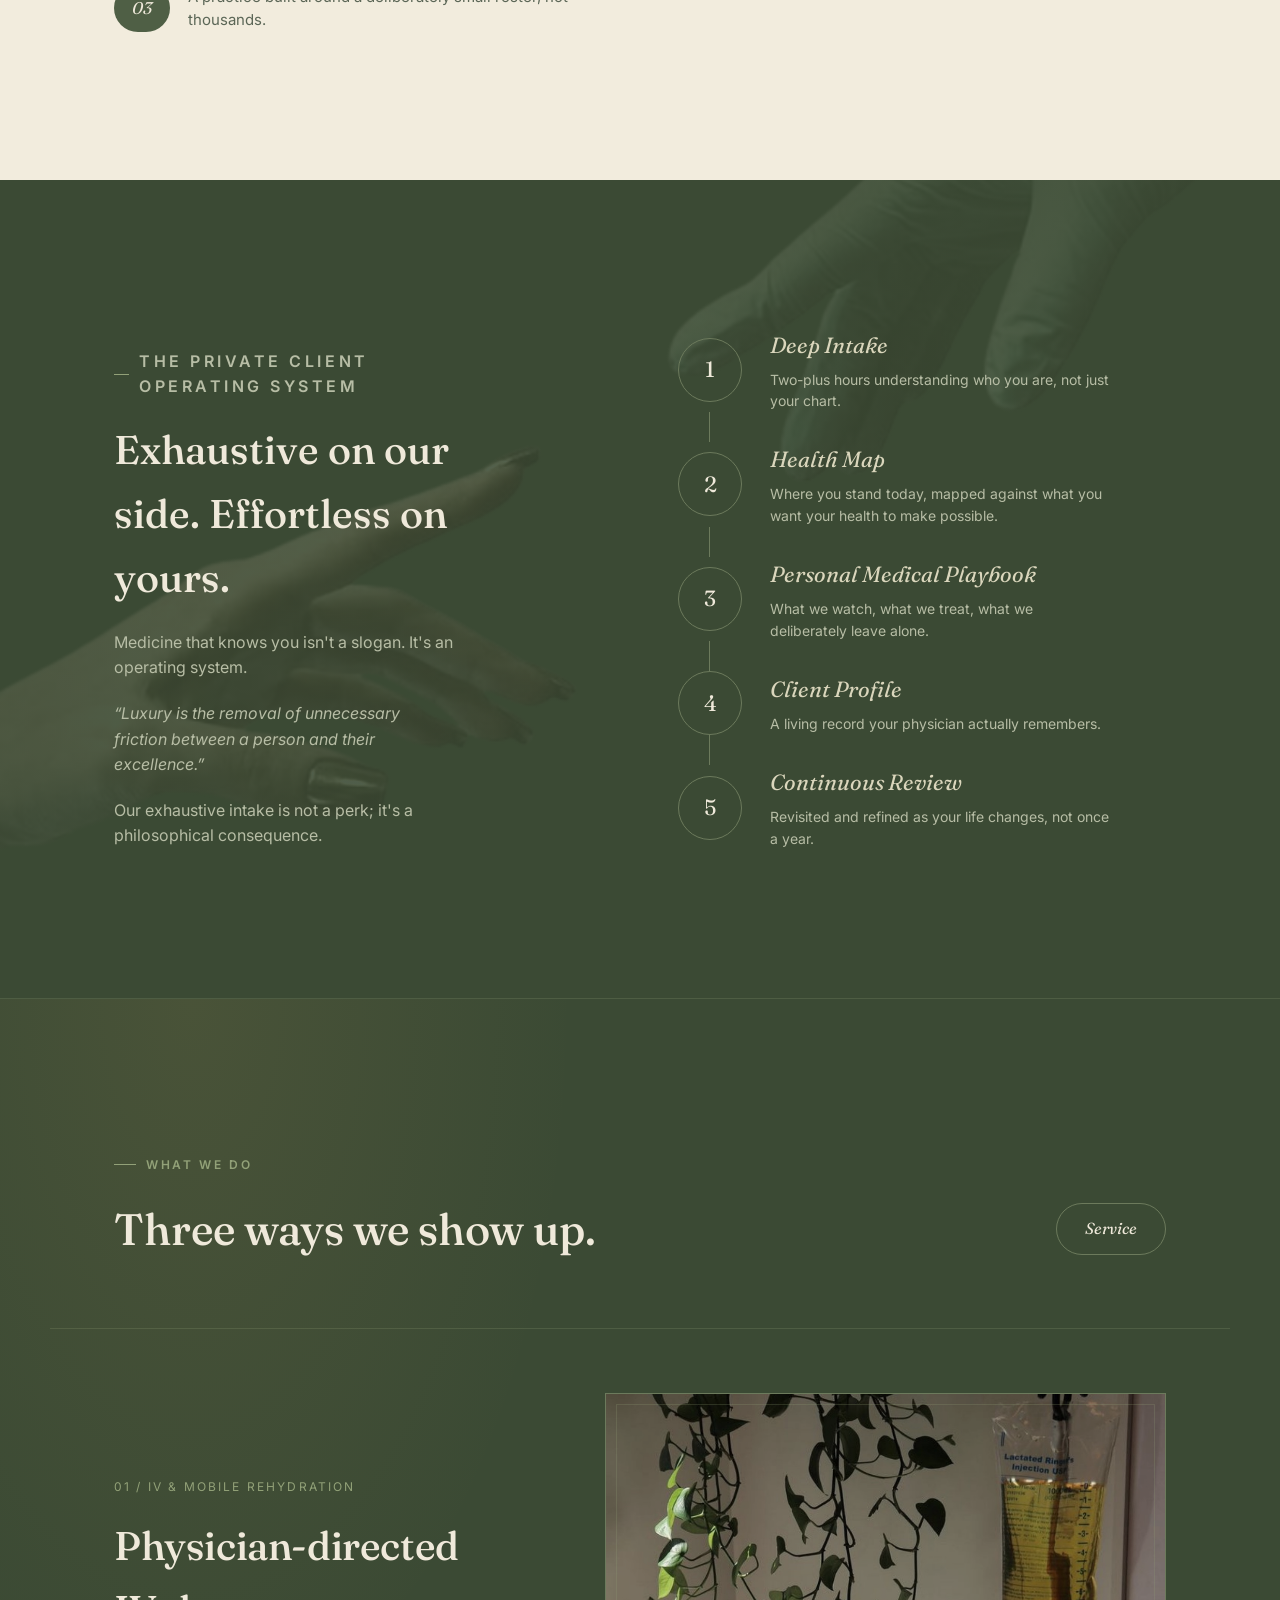
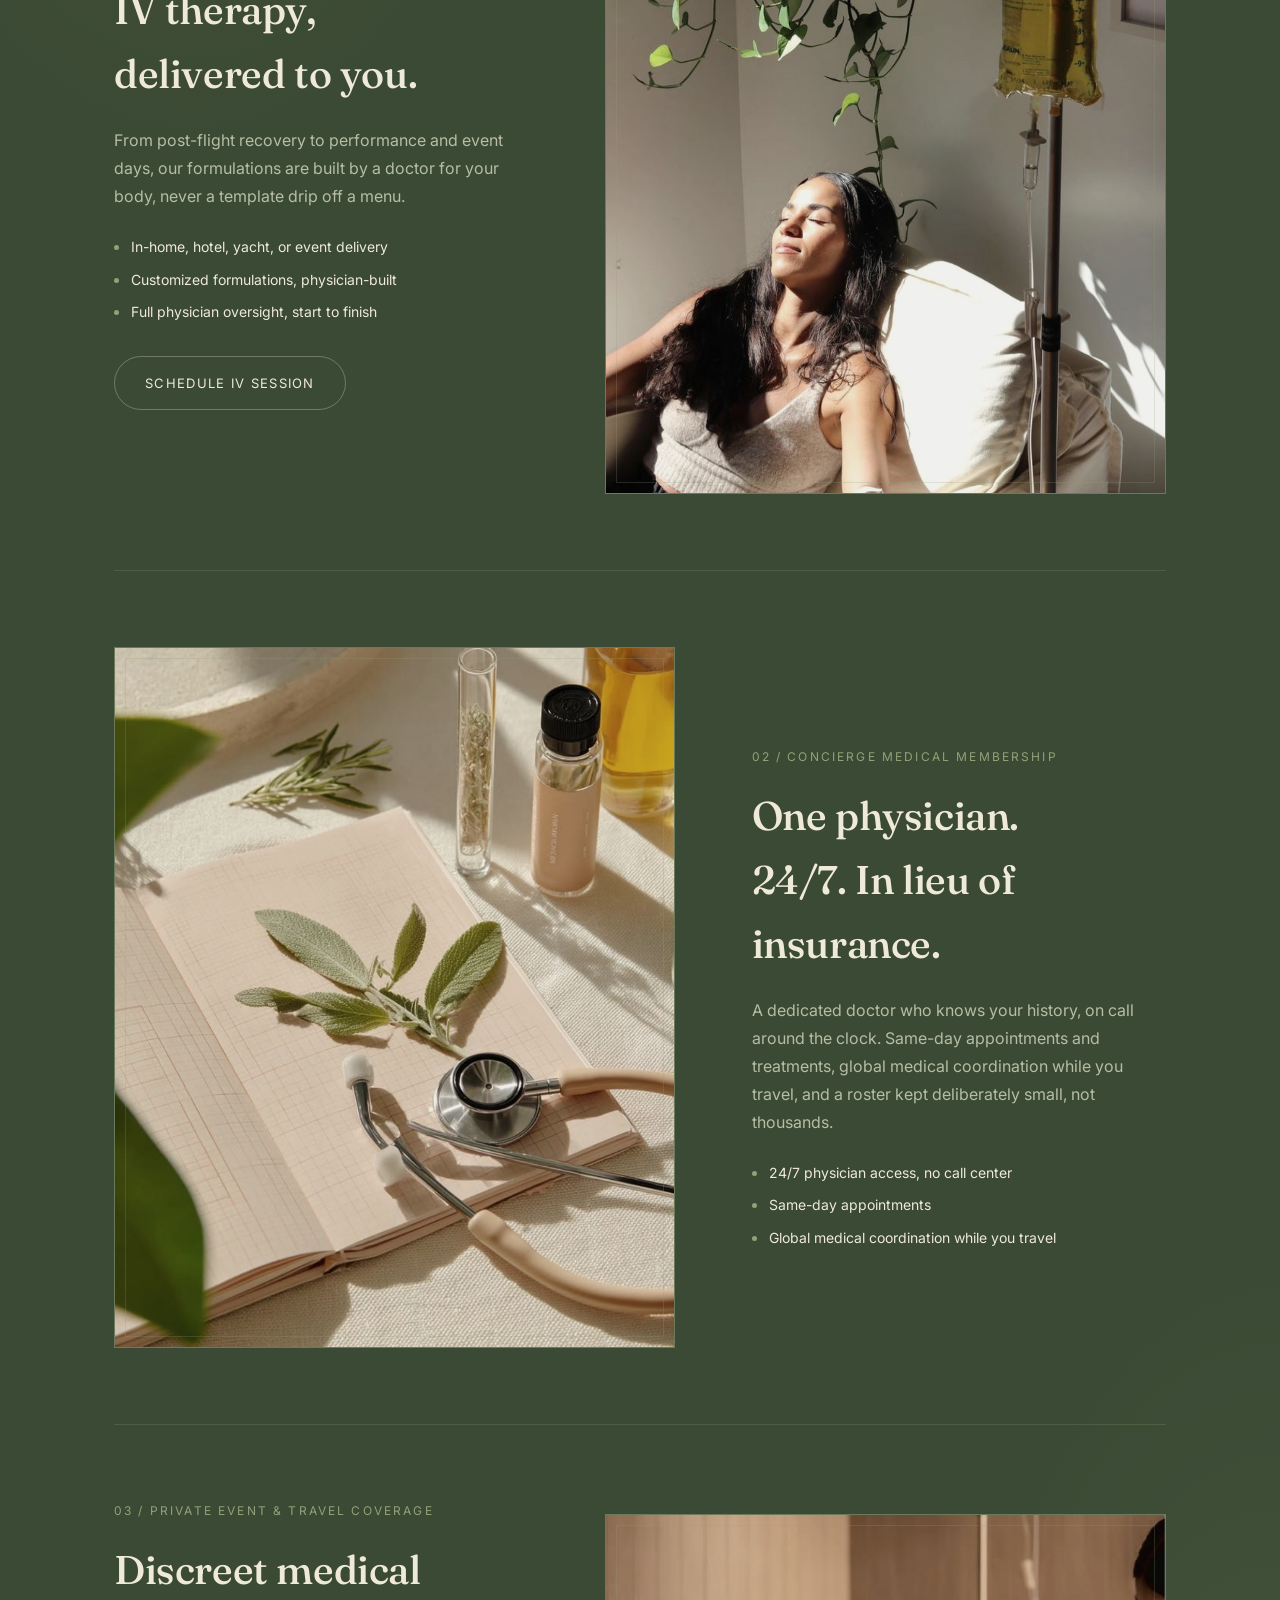
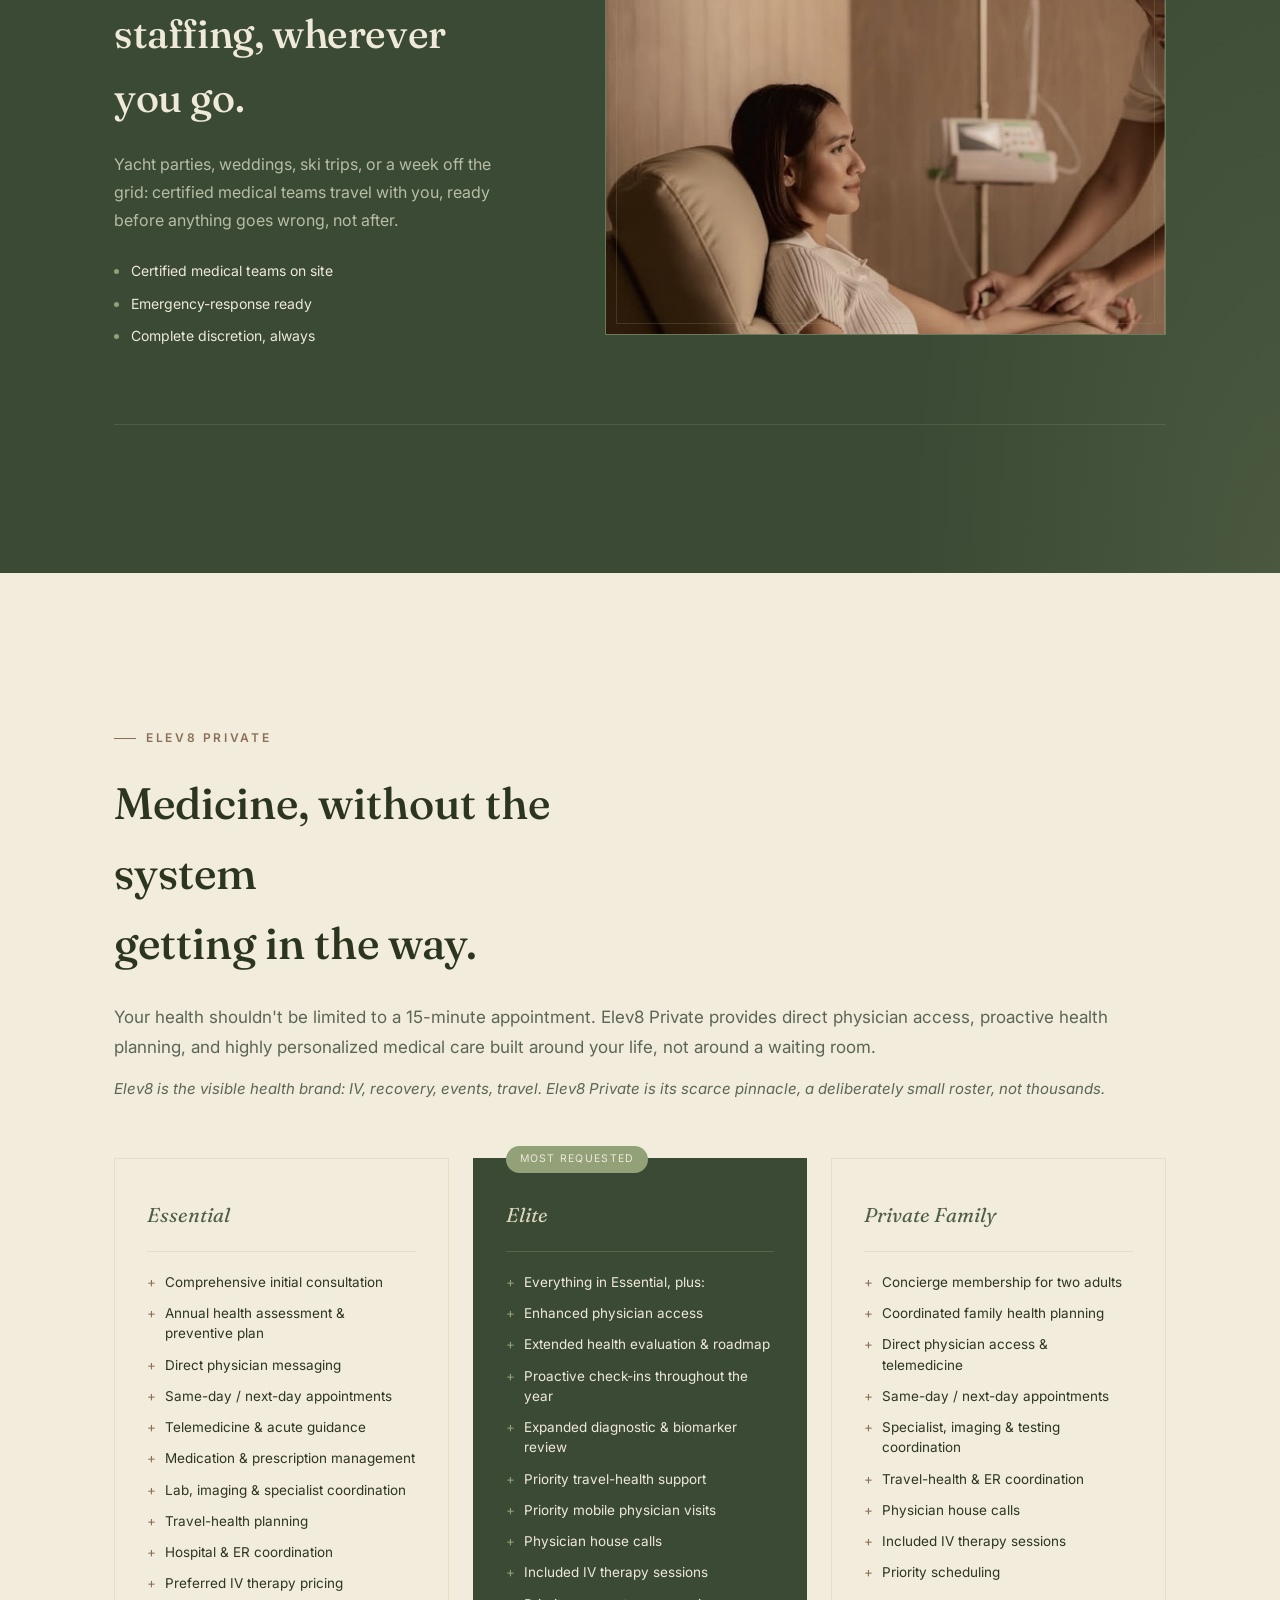
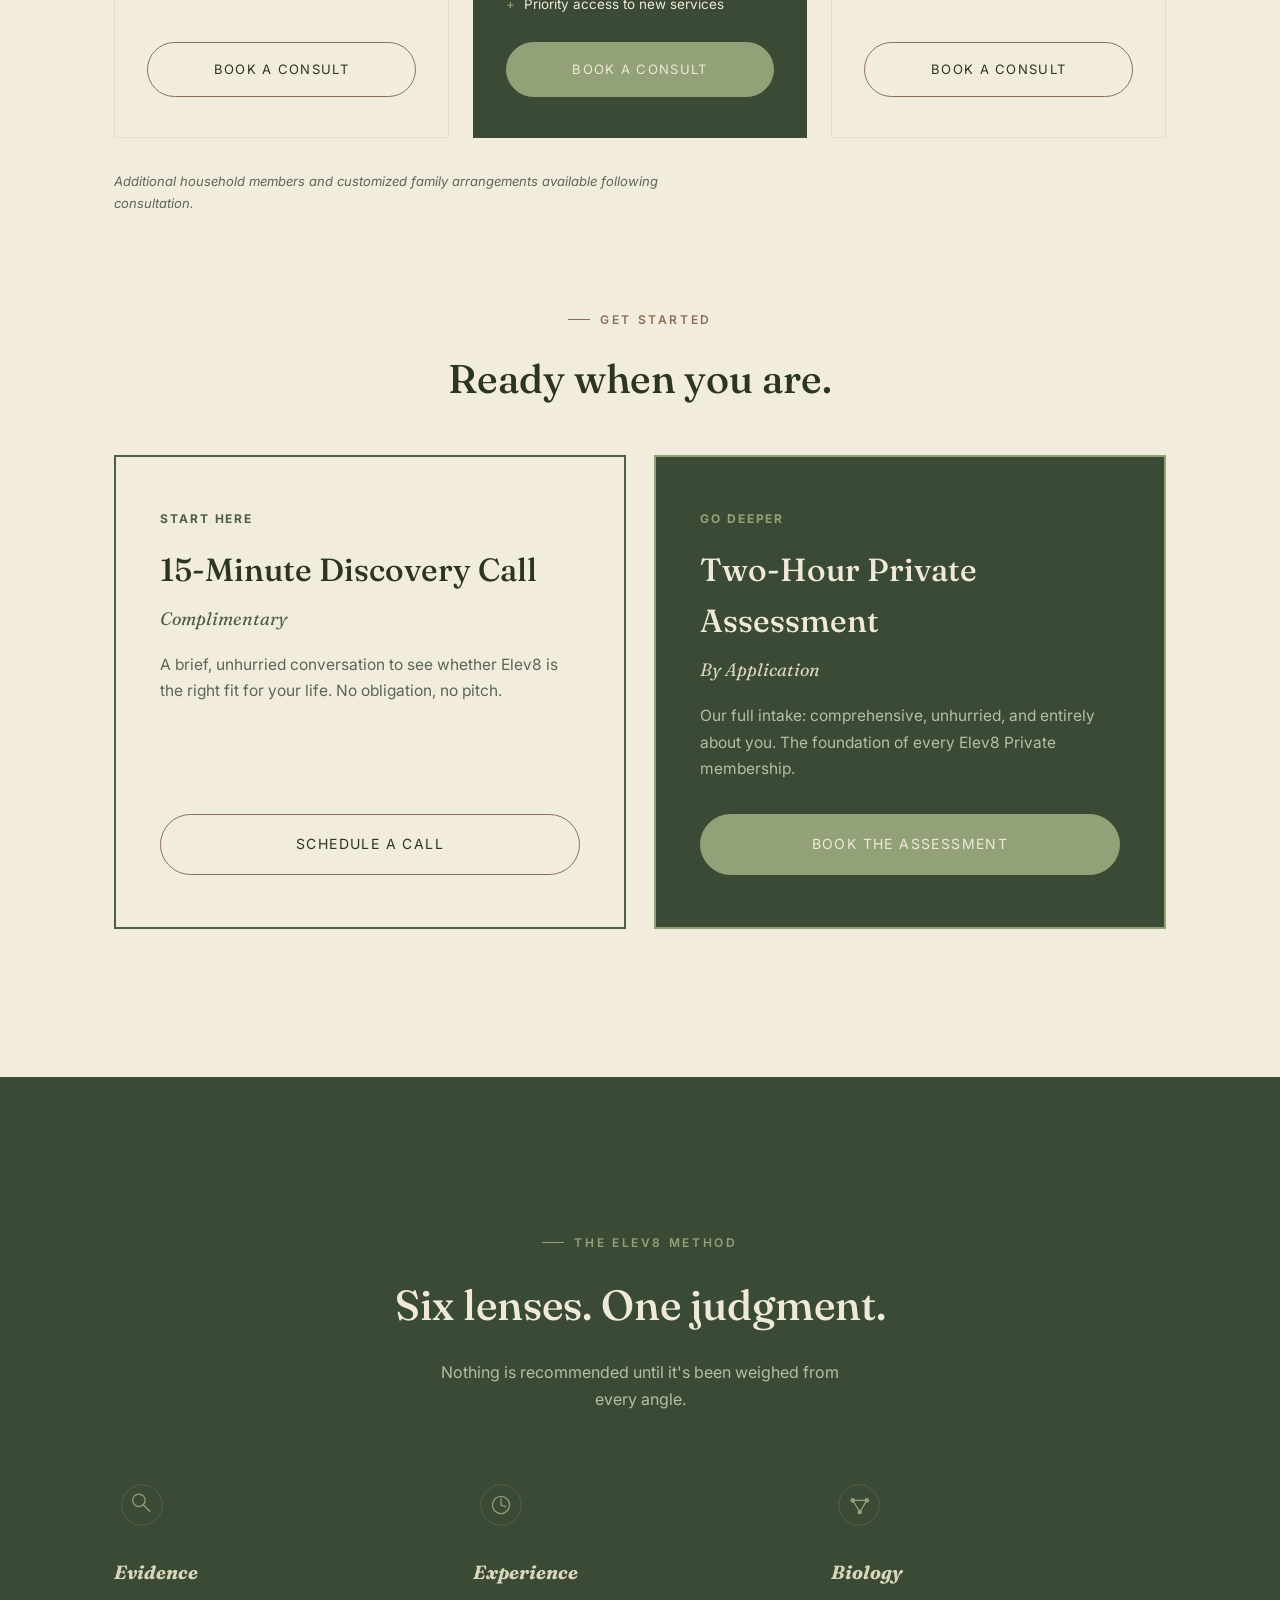
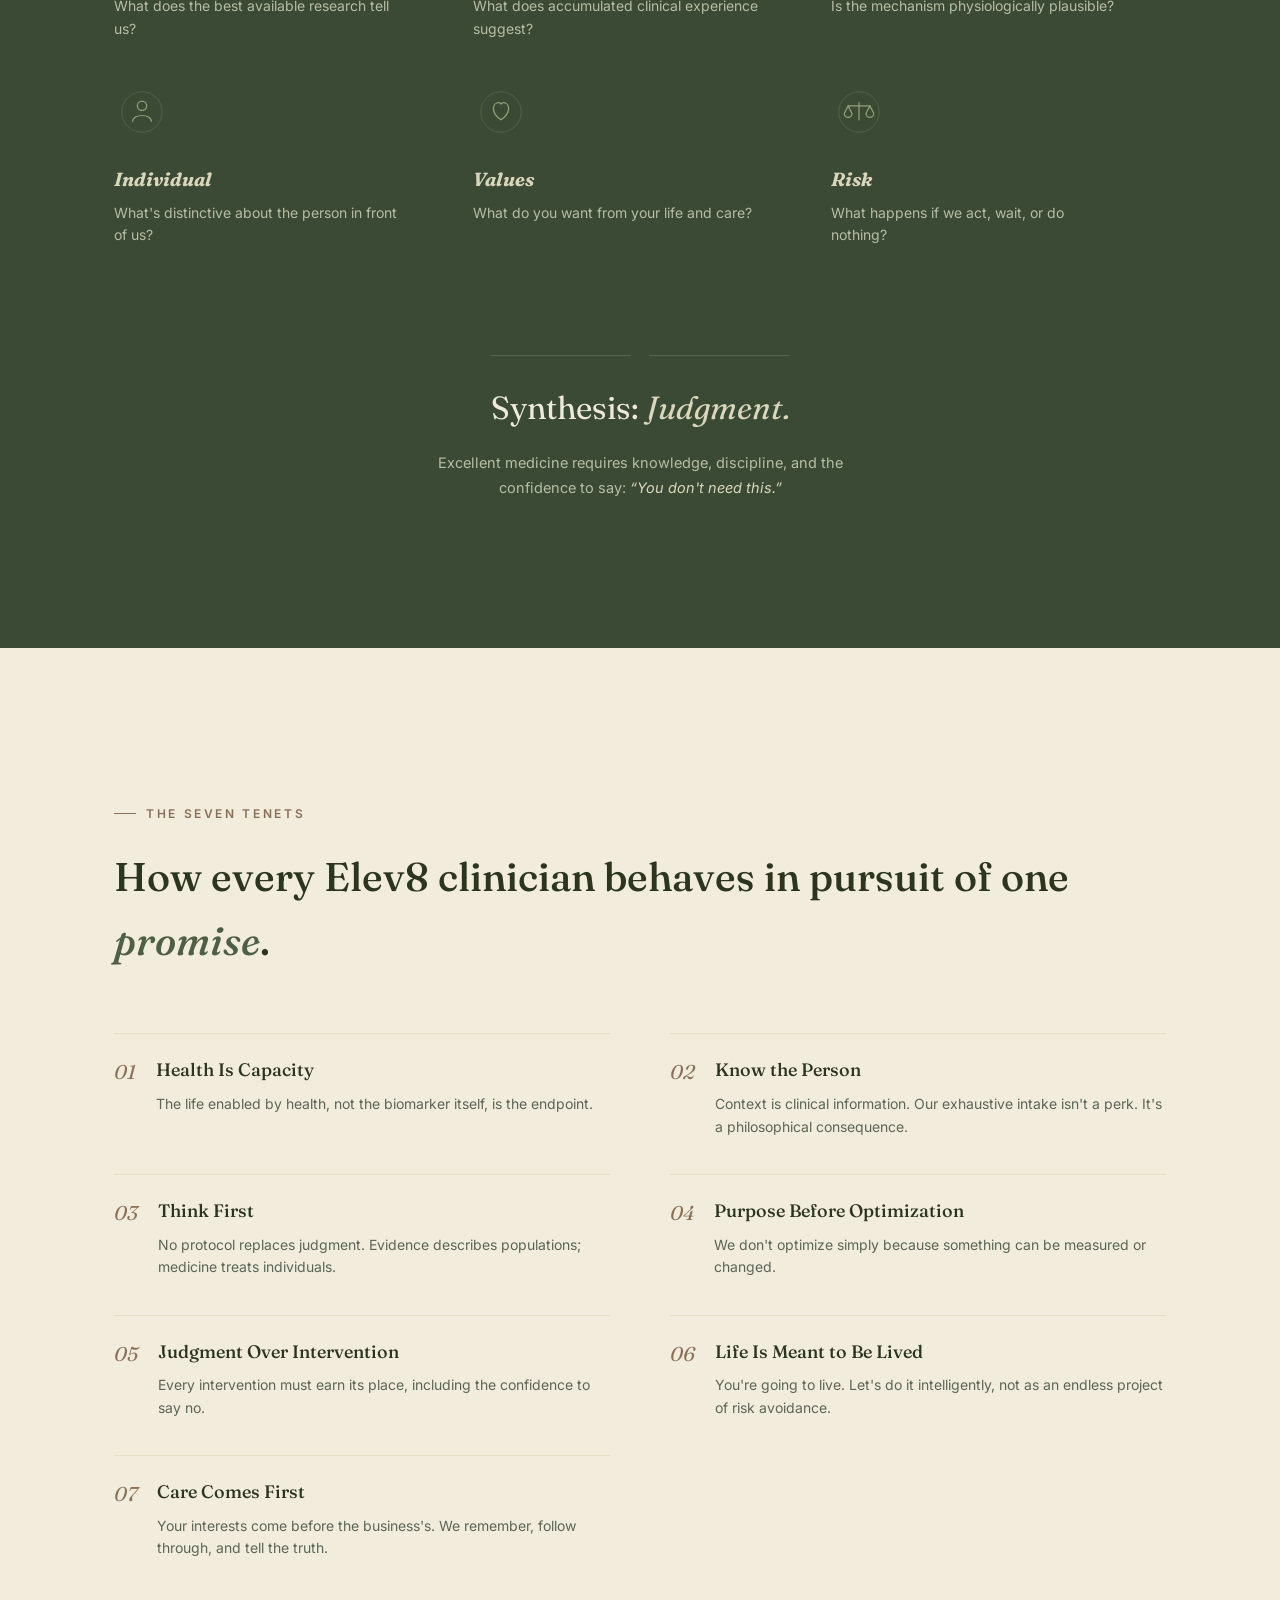
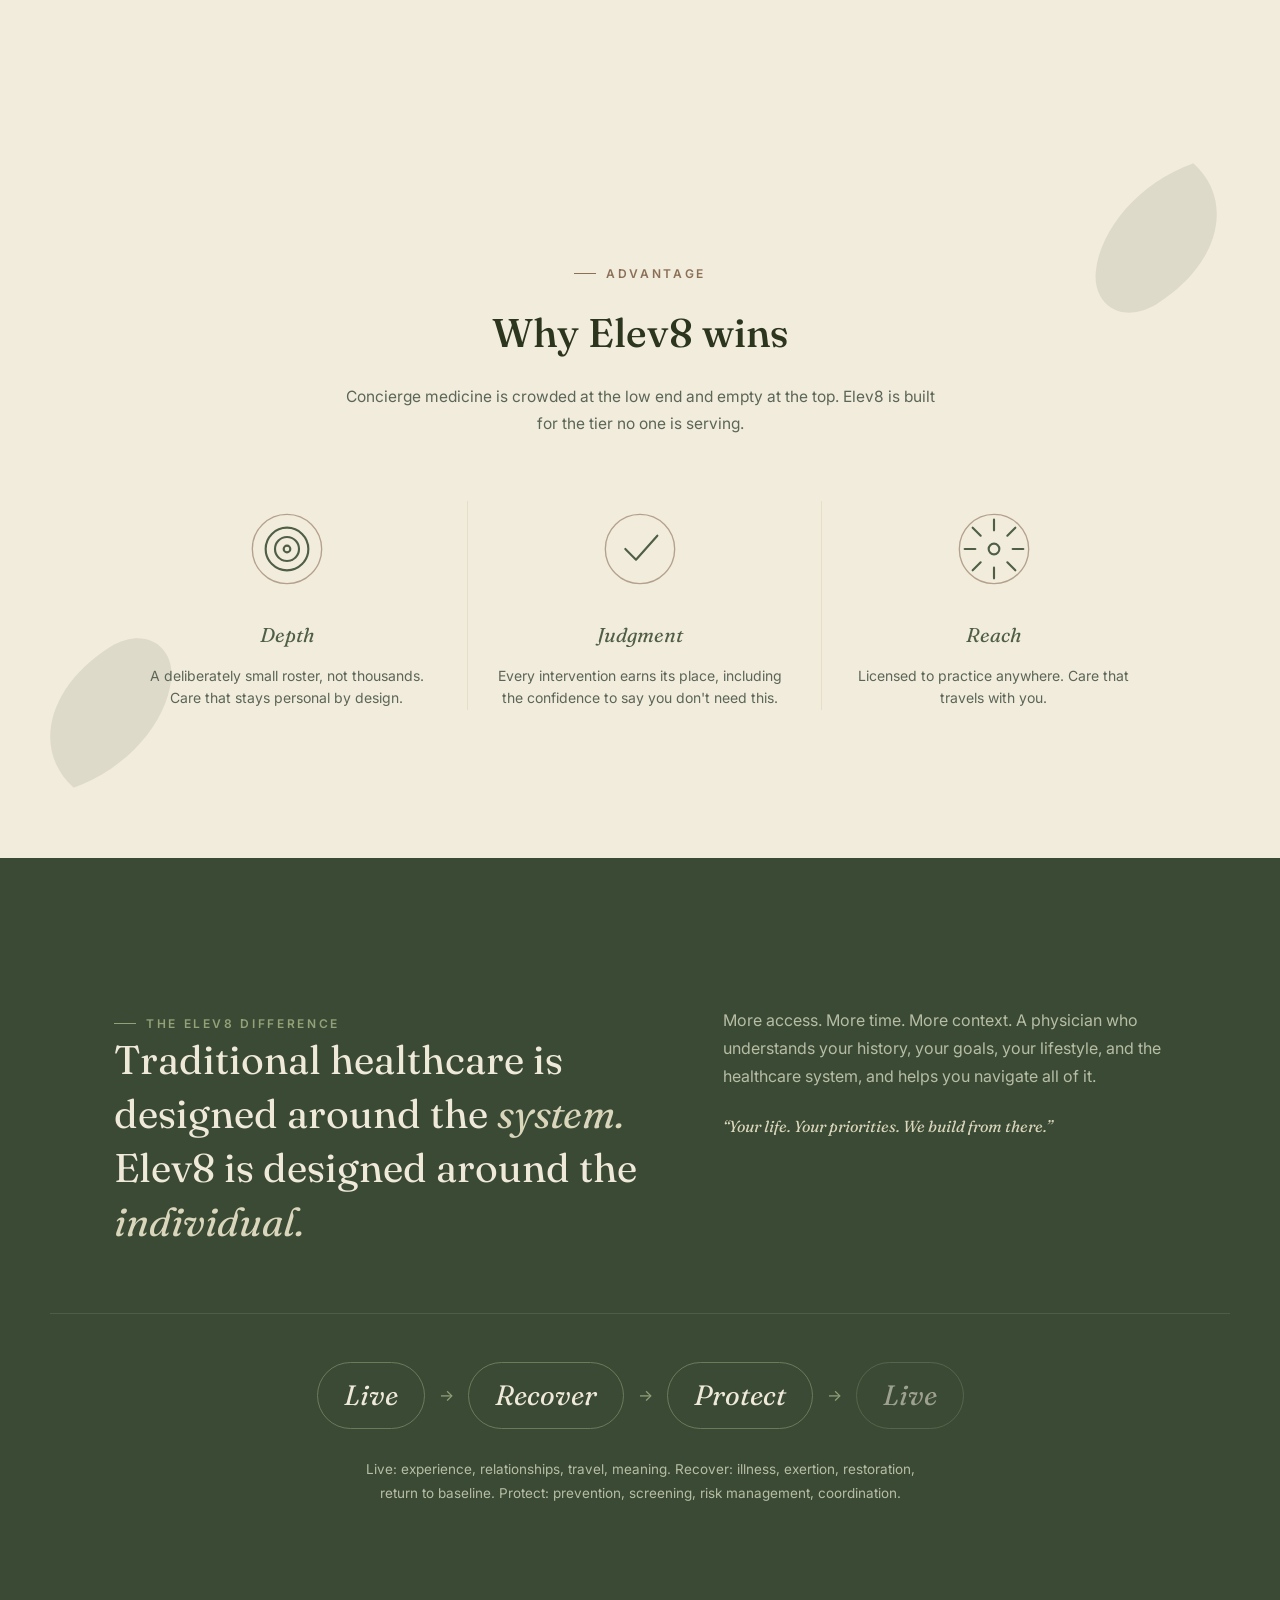
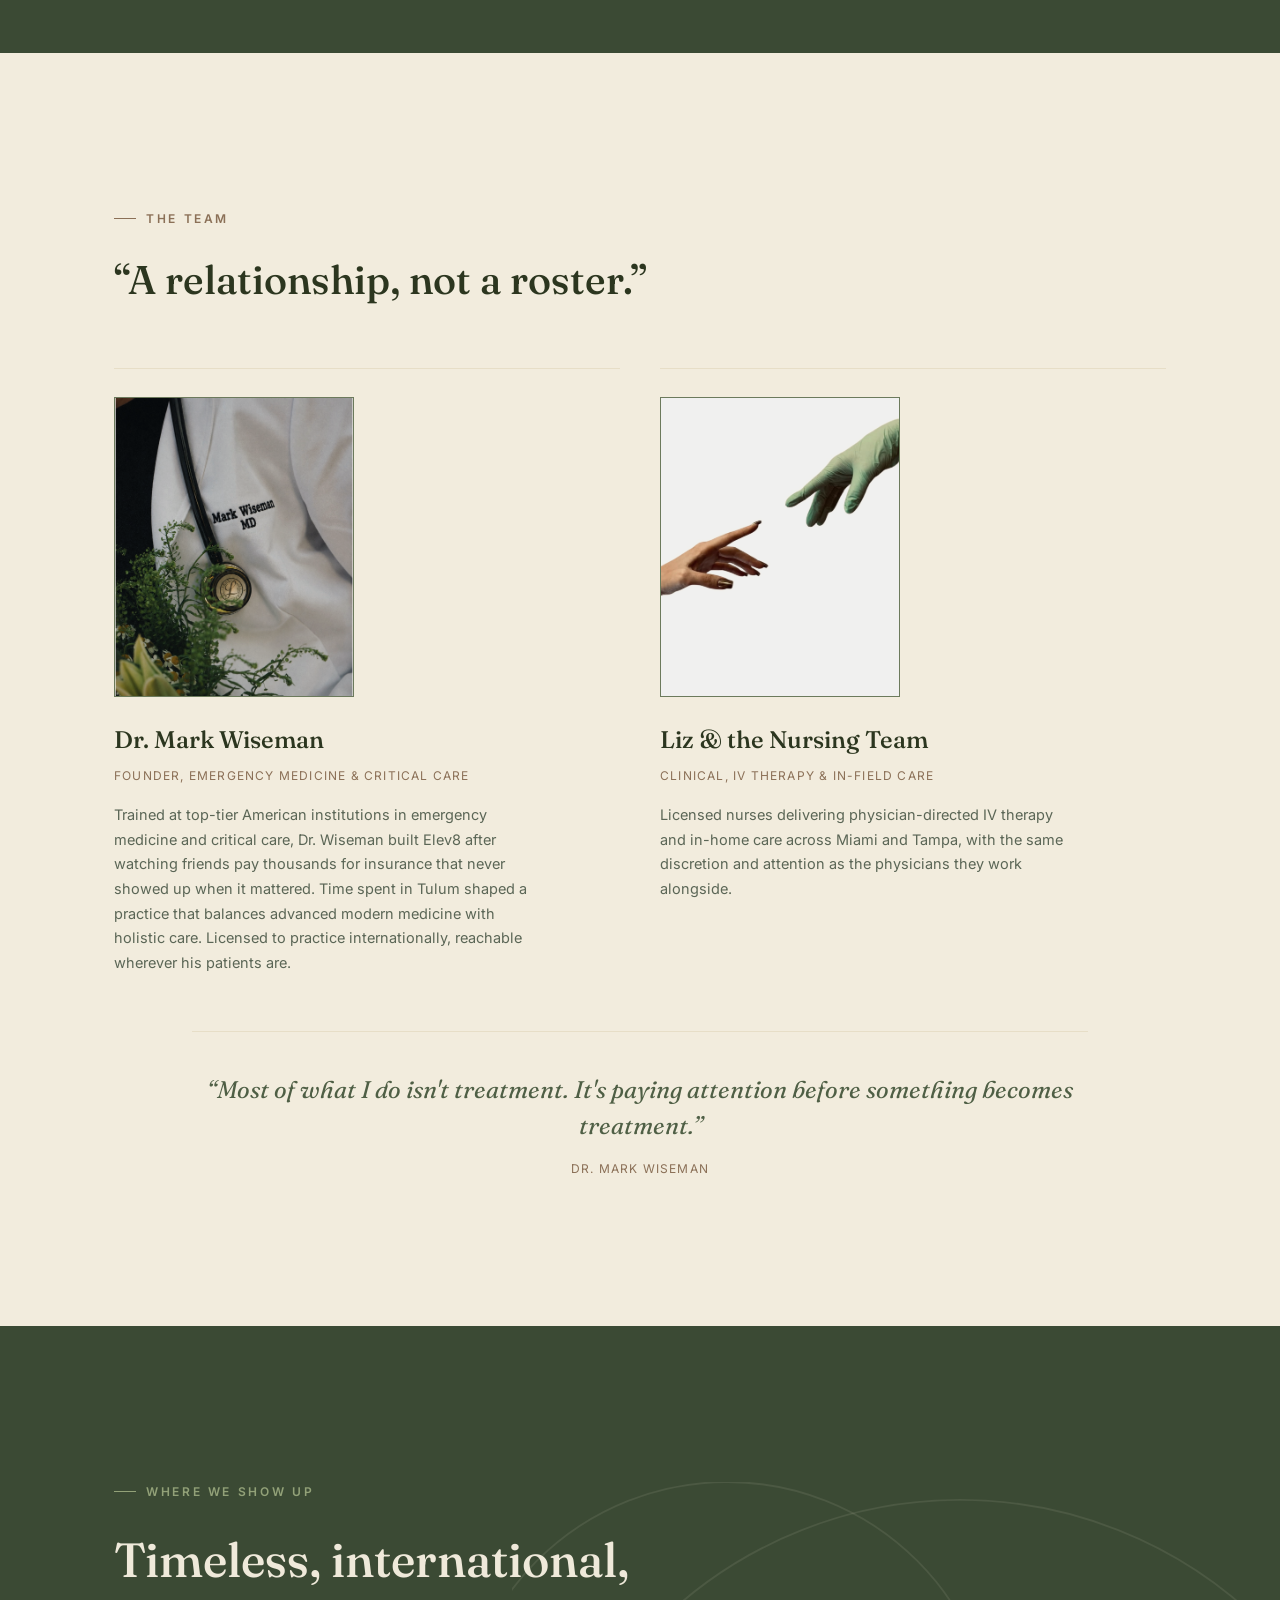
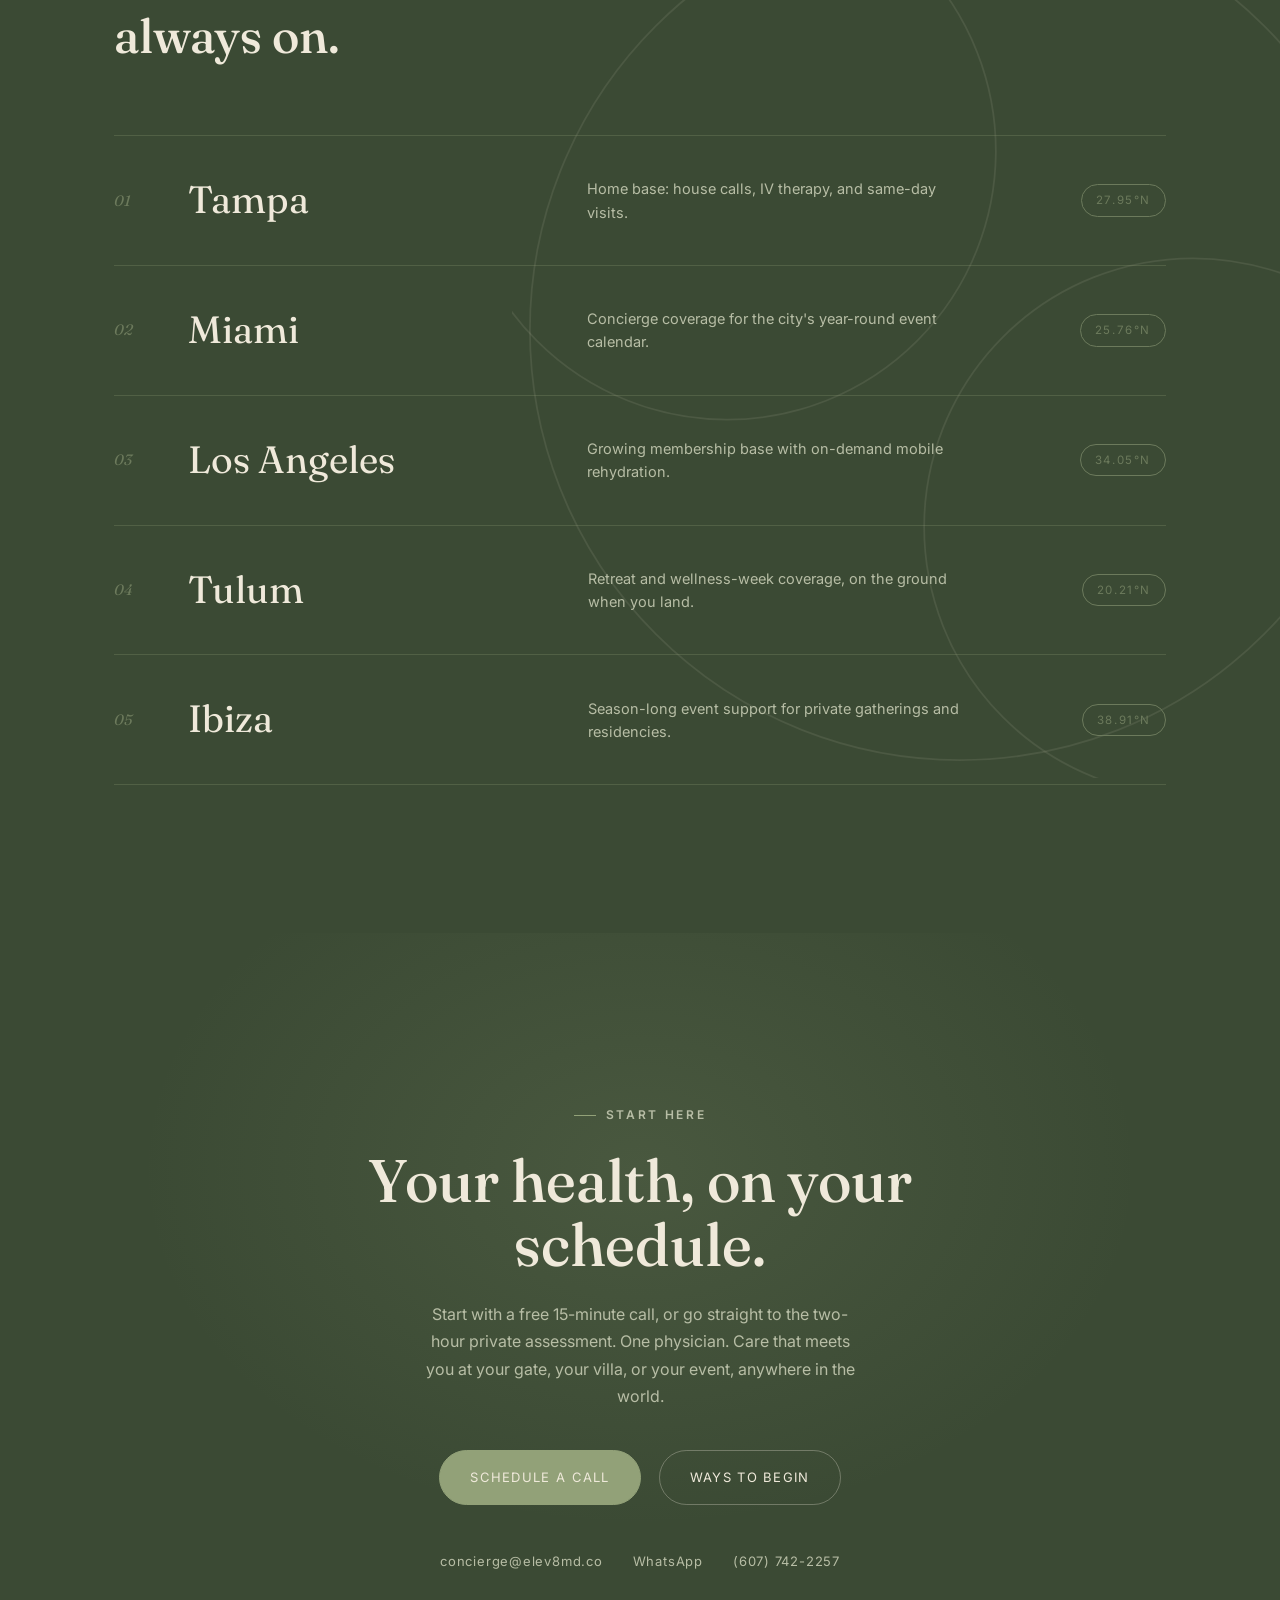
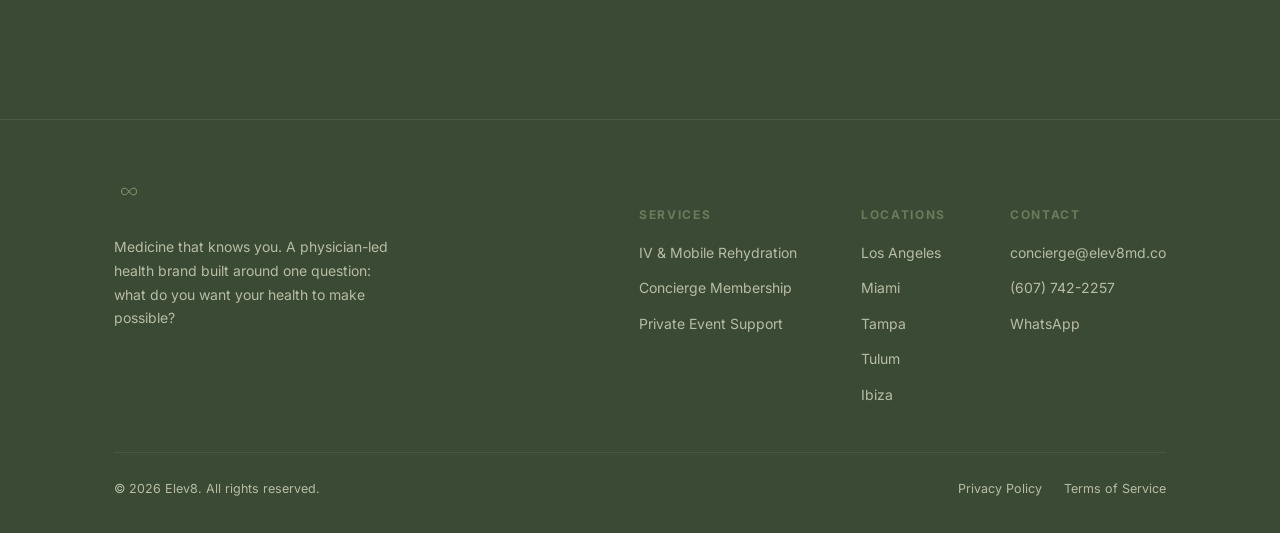
==== commit 1e204d87: "Add Schedule IV Session button to IV service card Links to the Acuity scheduler for IV bookings, ope" ====
--- a/index.html
+++ b/index.html
@@ -194,6 +194,7 @@
             <li>Customized formulations, physician-built</li>
             <li>Full physician oversight, start to finish</li>
           </ul>
+          <a href="https://app.acuityscheduling.com/schedule/69f19cf0" target="_blank" rel="noopener" class="btn btn--ghost service__cta">Schedule IV Session</a>
         </div>
         <div class="service__visual service__visual--photo service__visual--tall"><img src="images/service-iv.jpg" alt="A client relaxing in warm sunlight during a mobile IV therapy session" loading="lazy" /></div>
       </div>
--- a/styles.css
+++ b/styles.css
@@ -665,6 +665,9 @@
   display: flex;
   flex-direction: column;
   gap: 10px;
+}
+.service__cta {
+  margin-top: 32px;
 }
 .service__list li {
   display: flex;
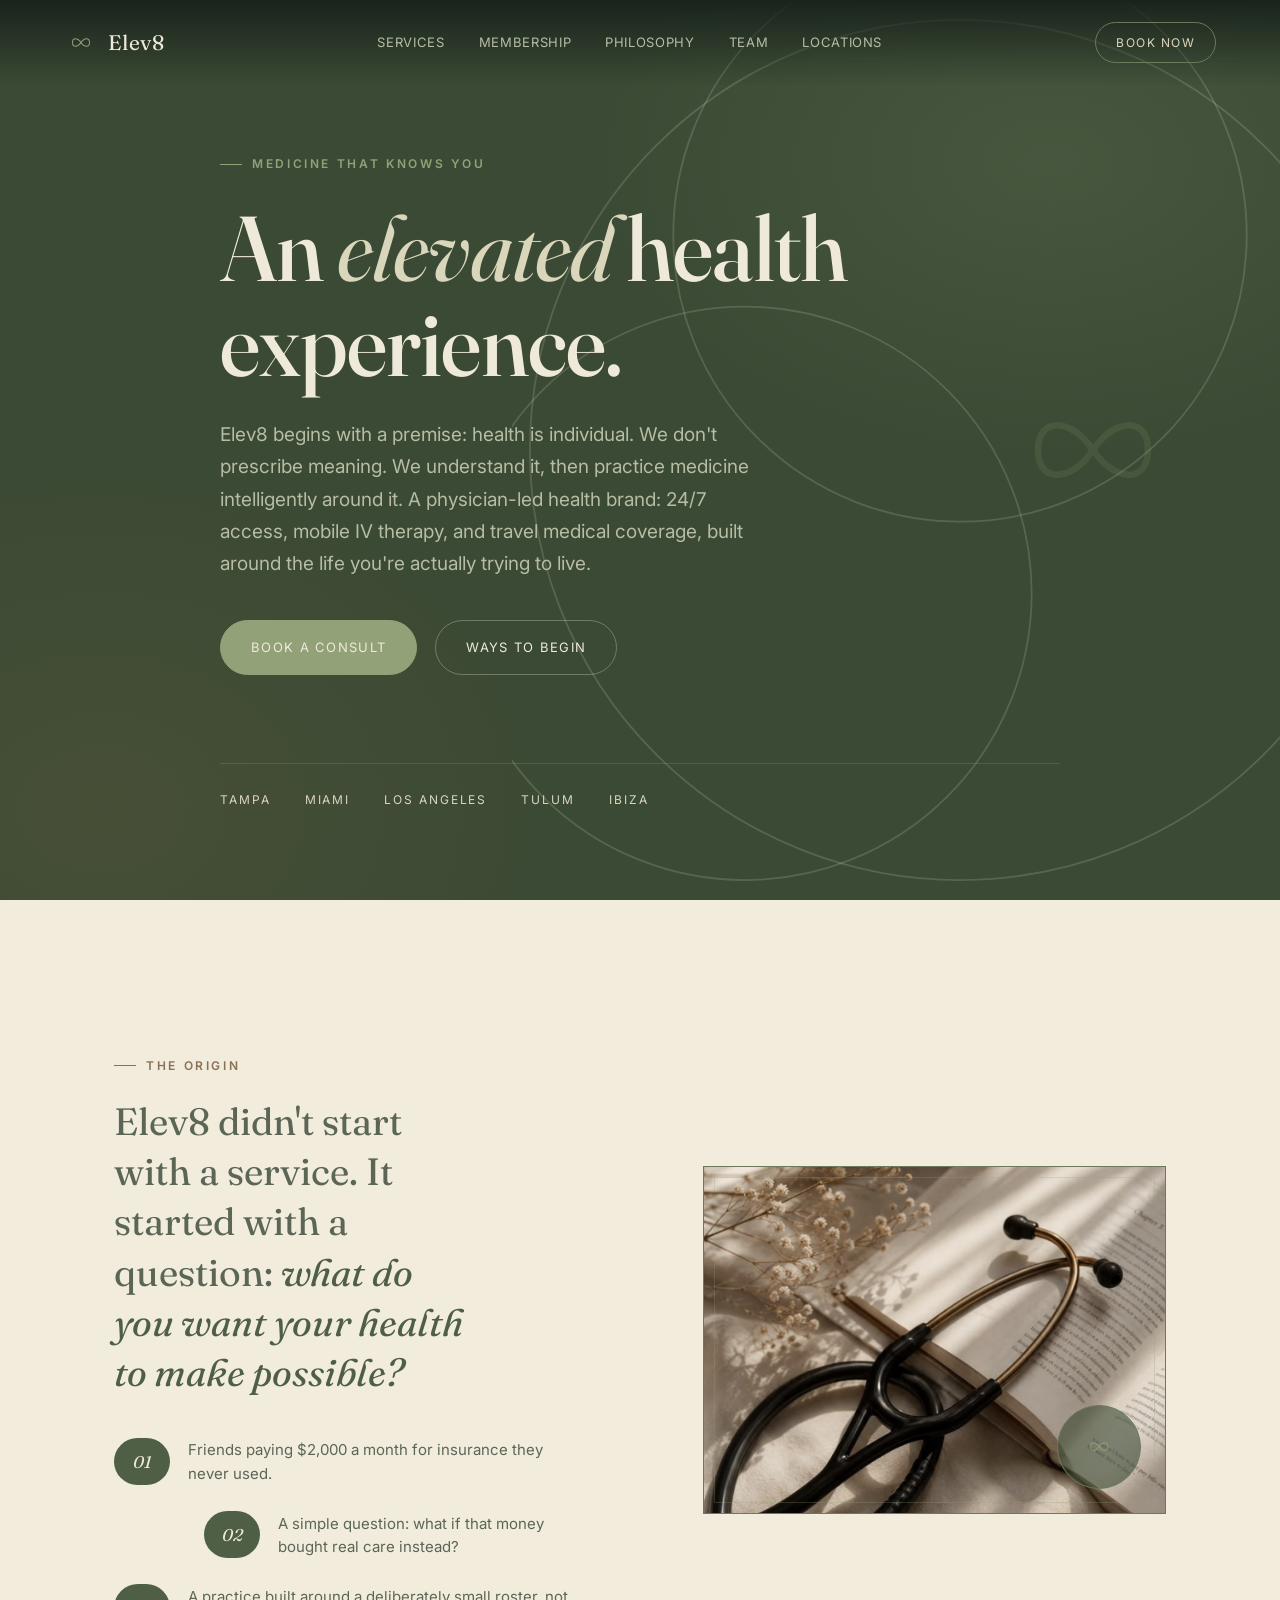
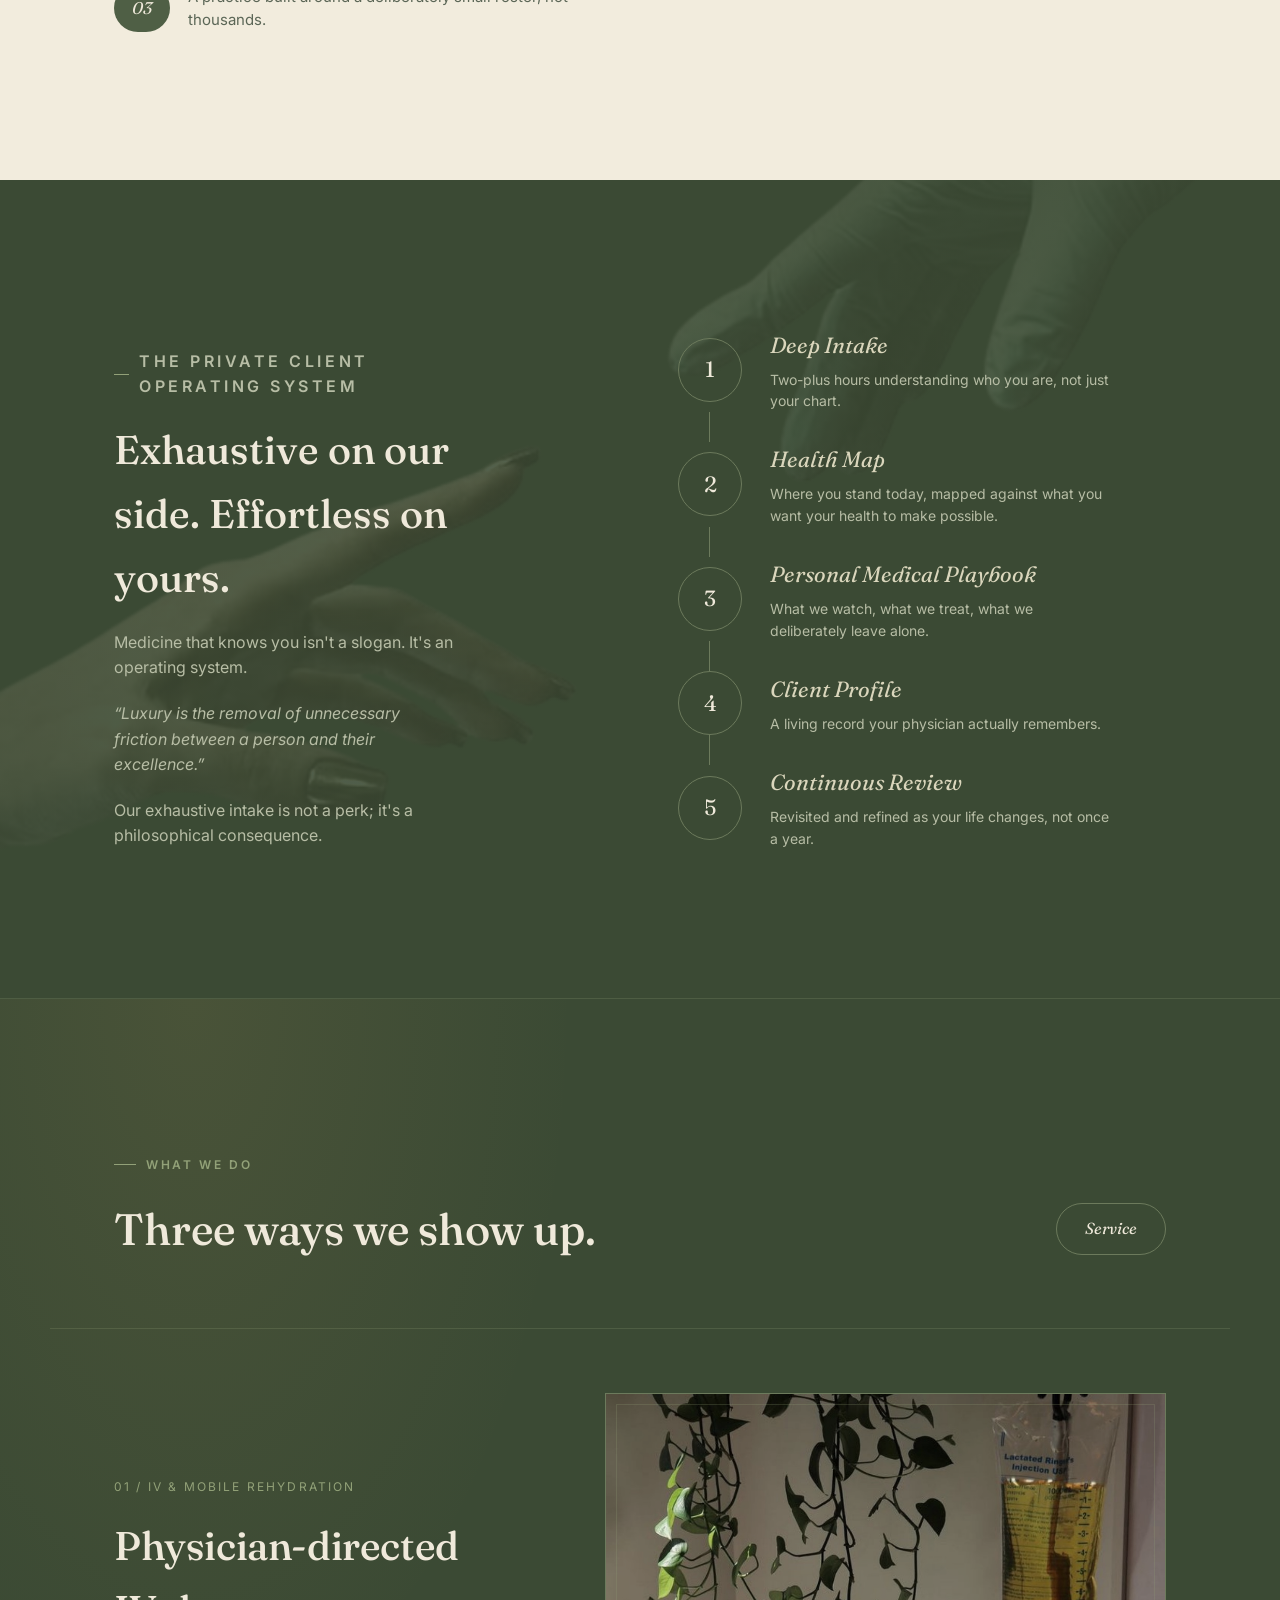
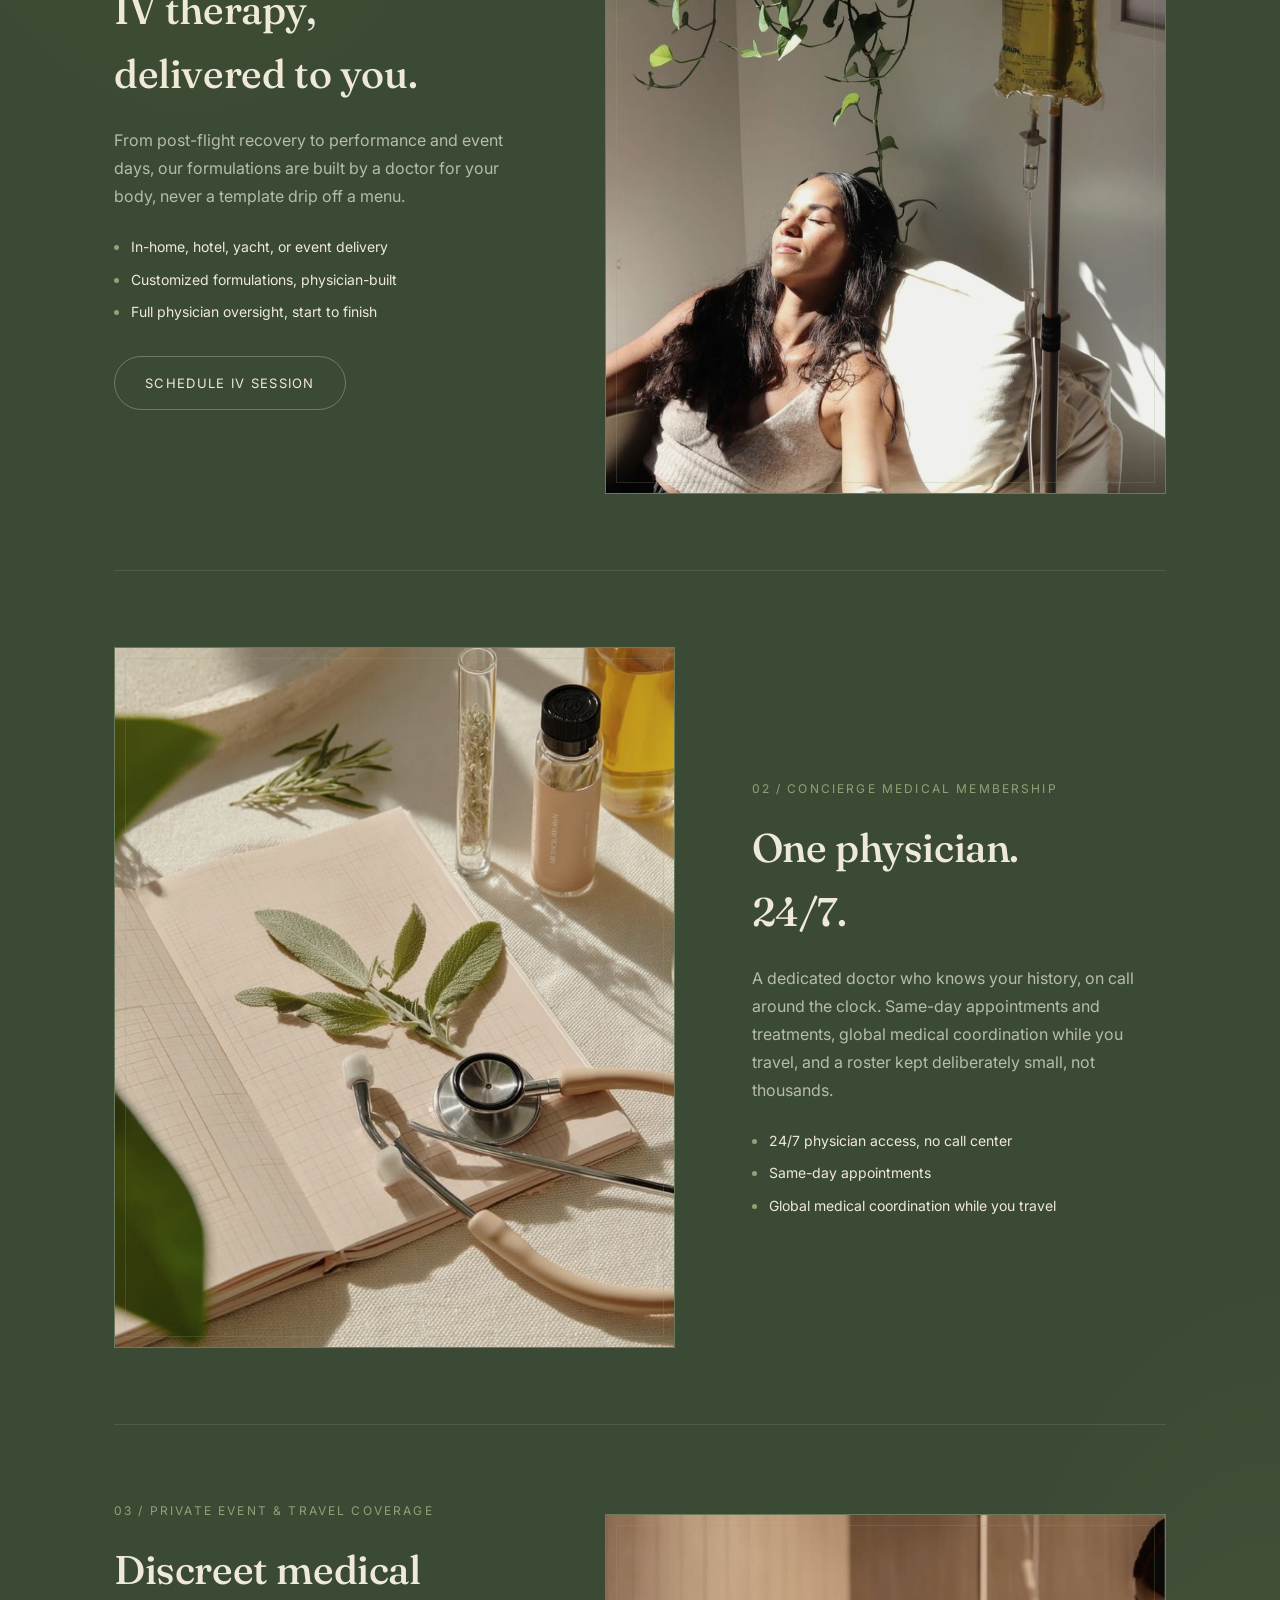
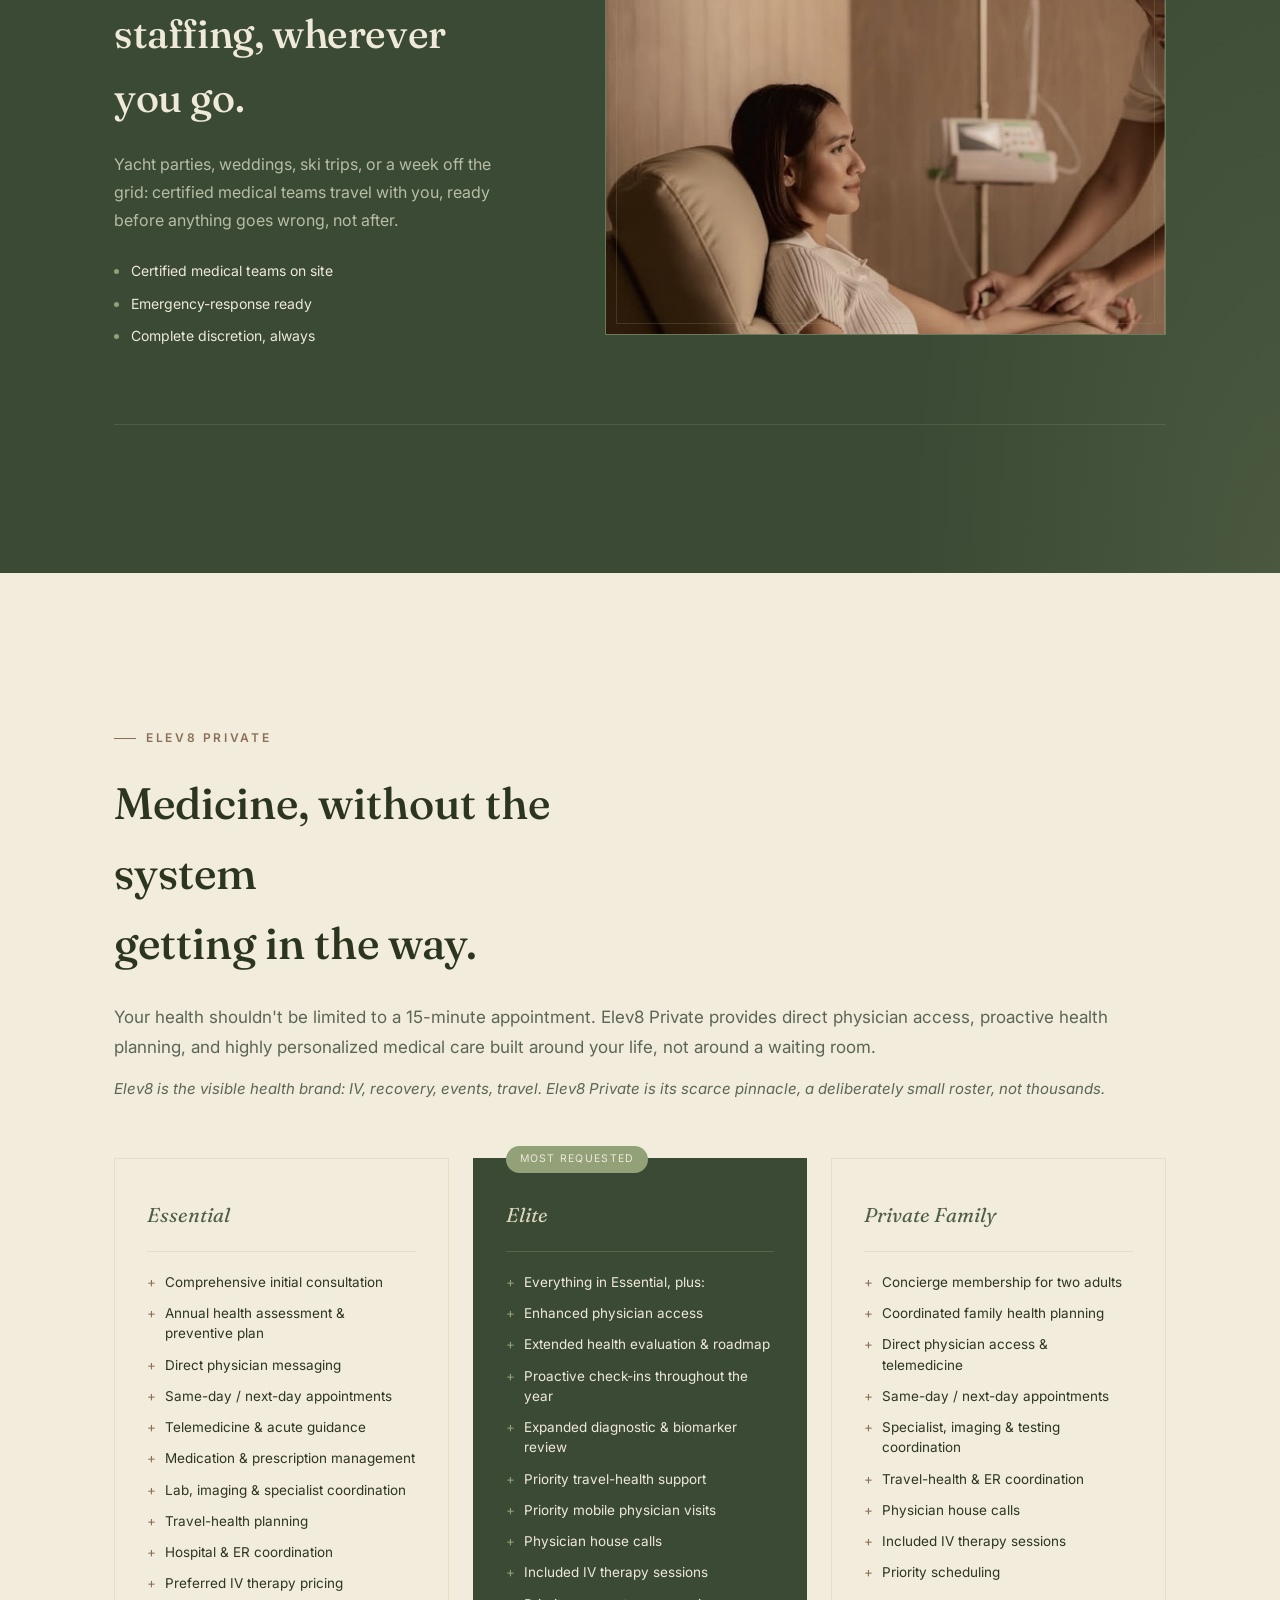
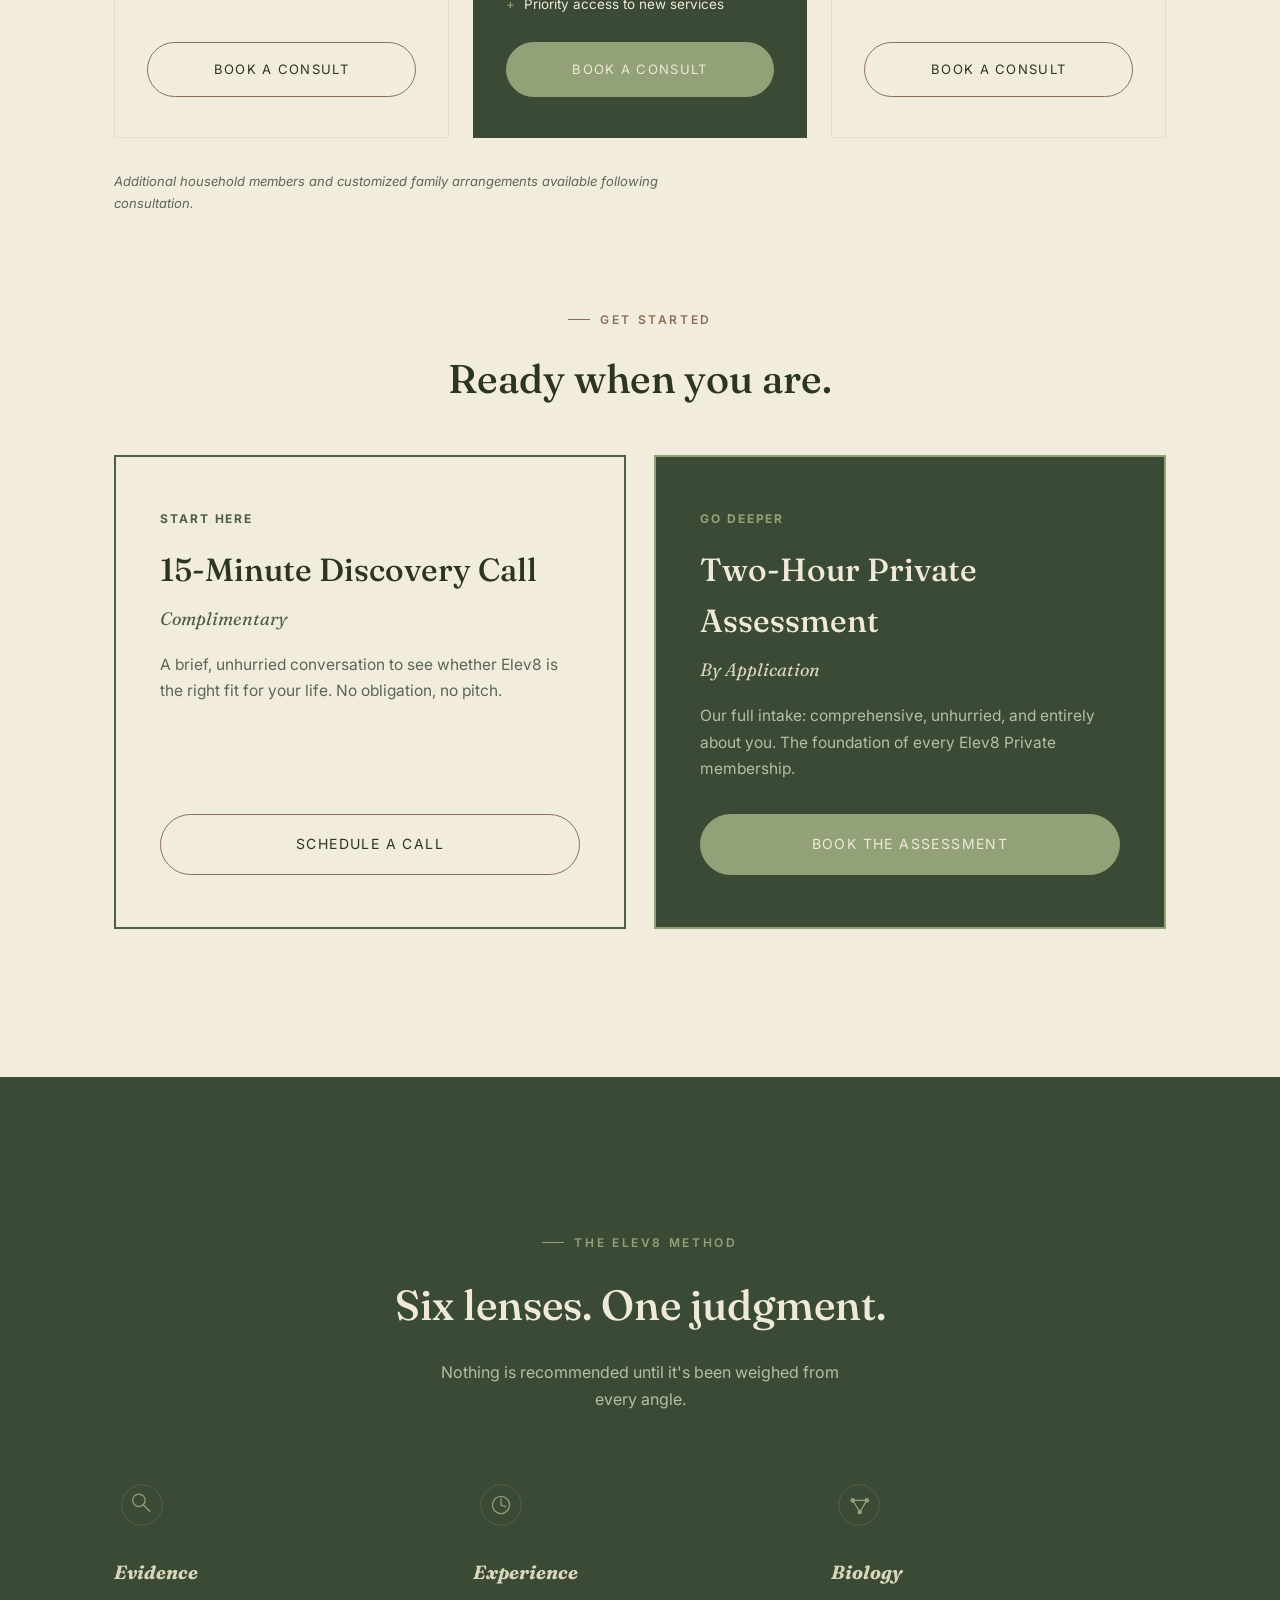
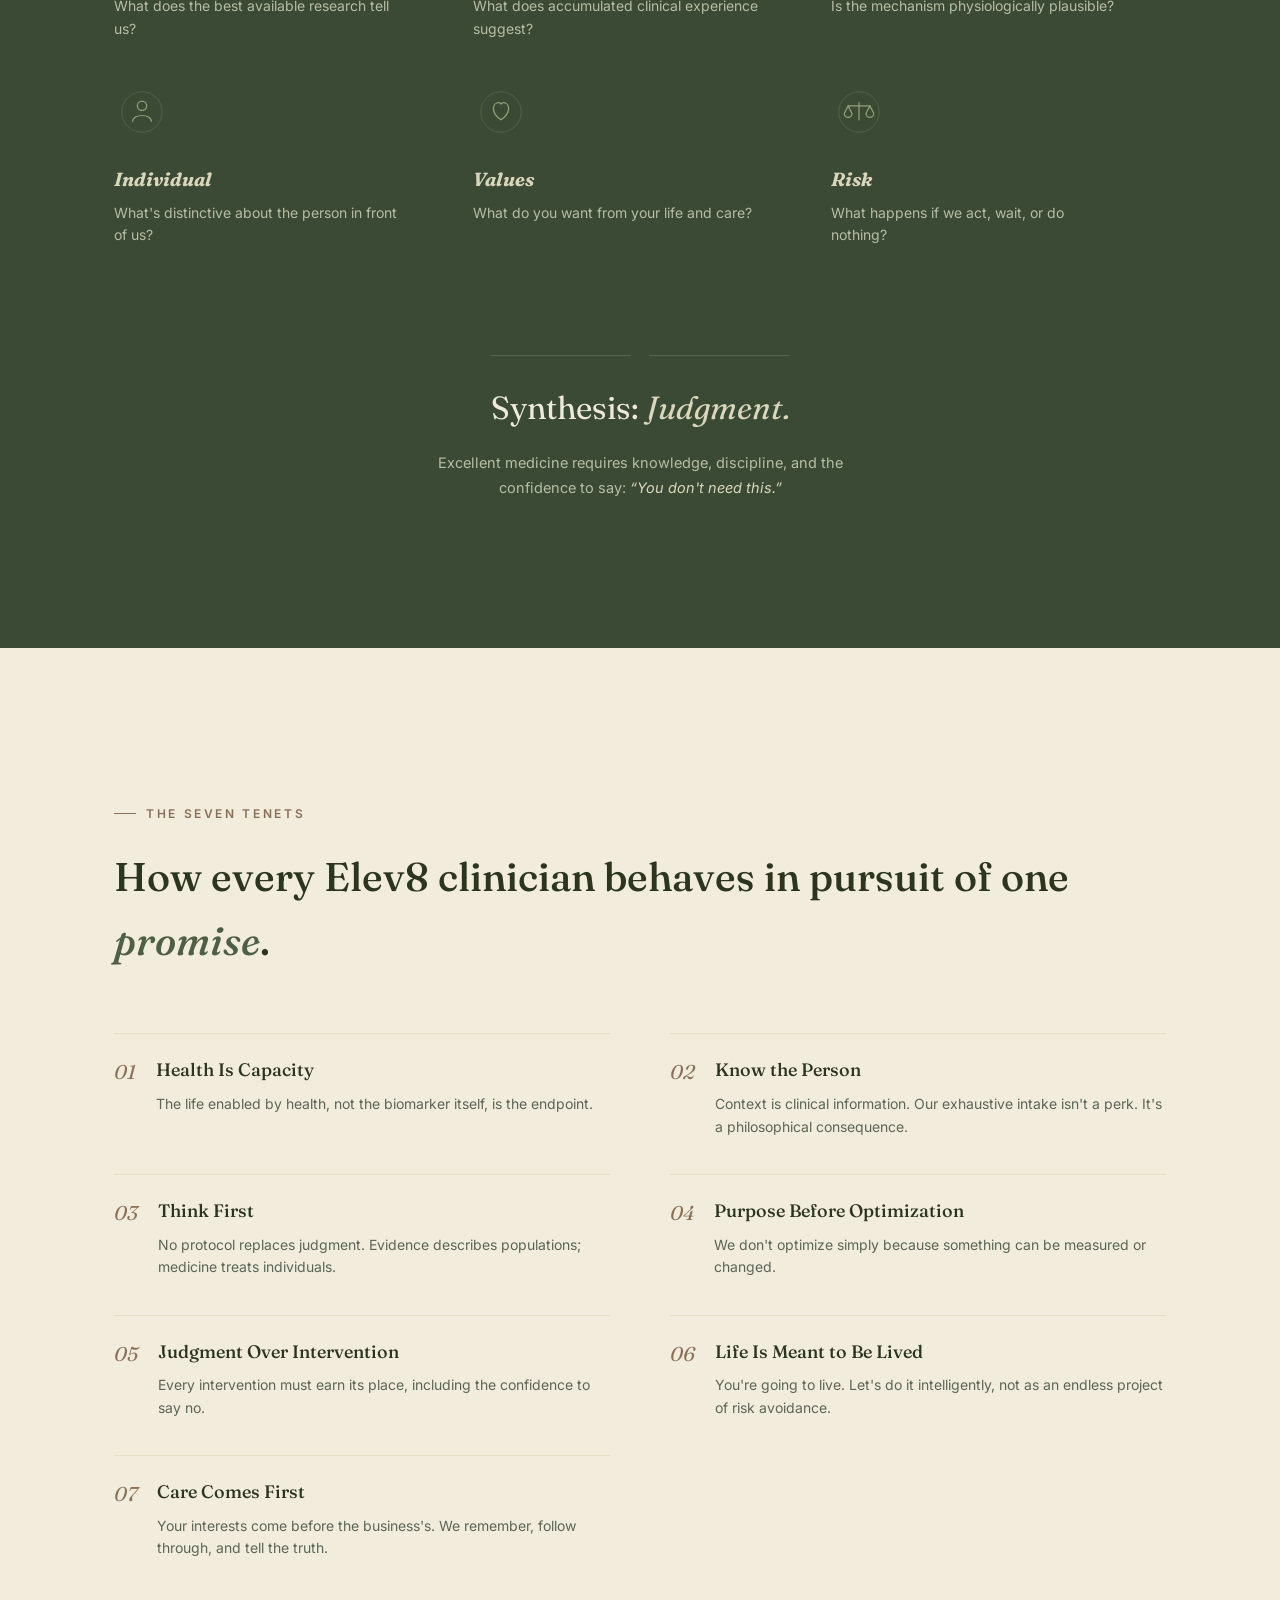
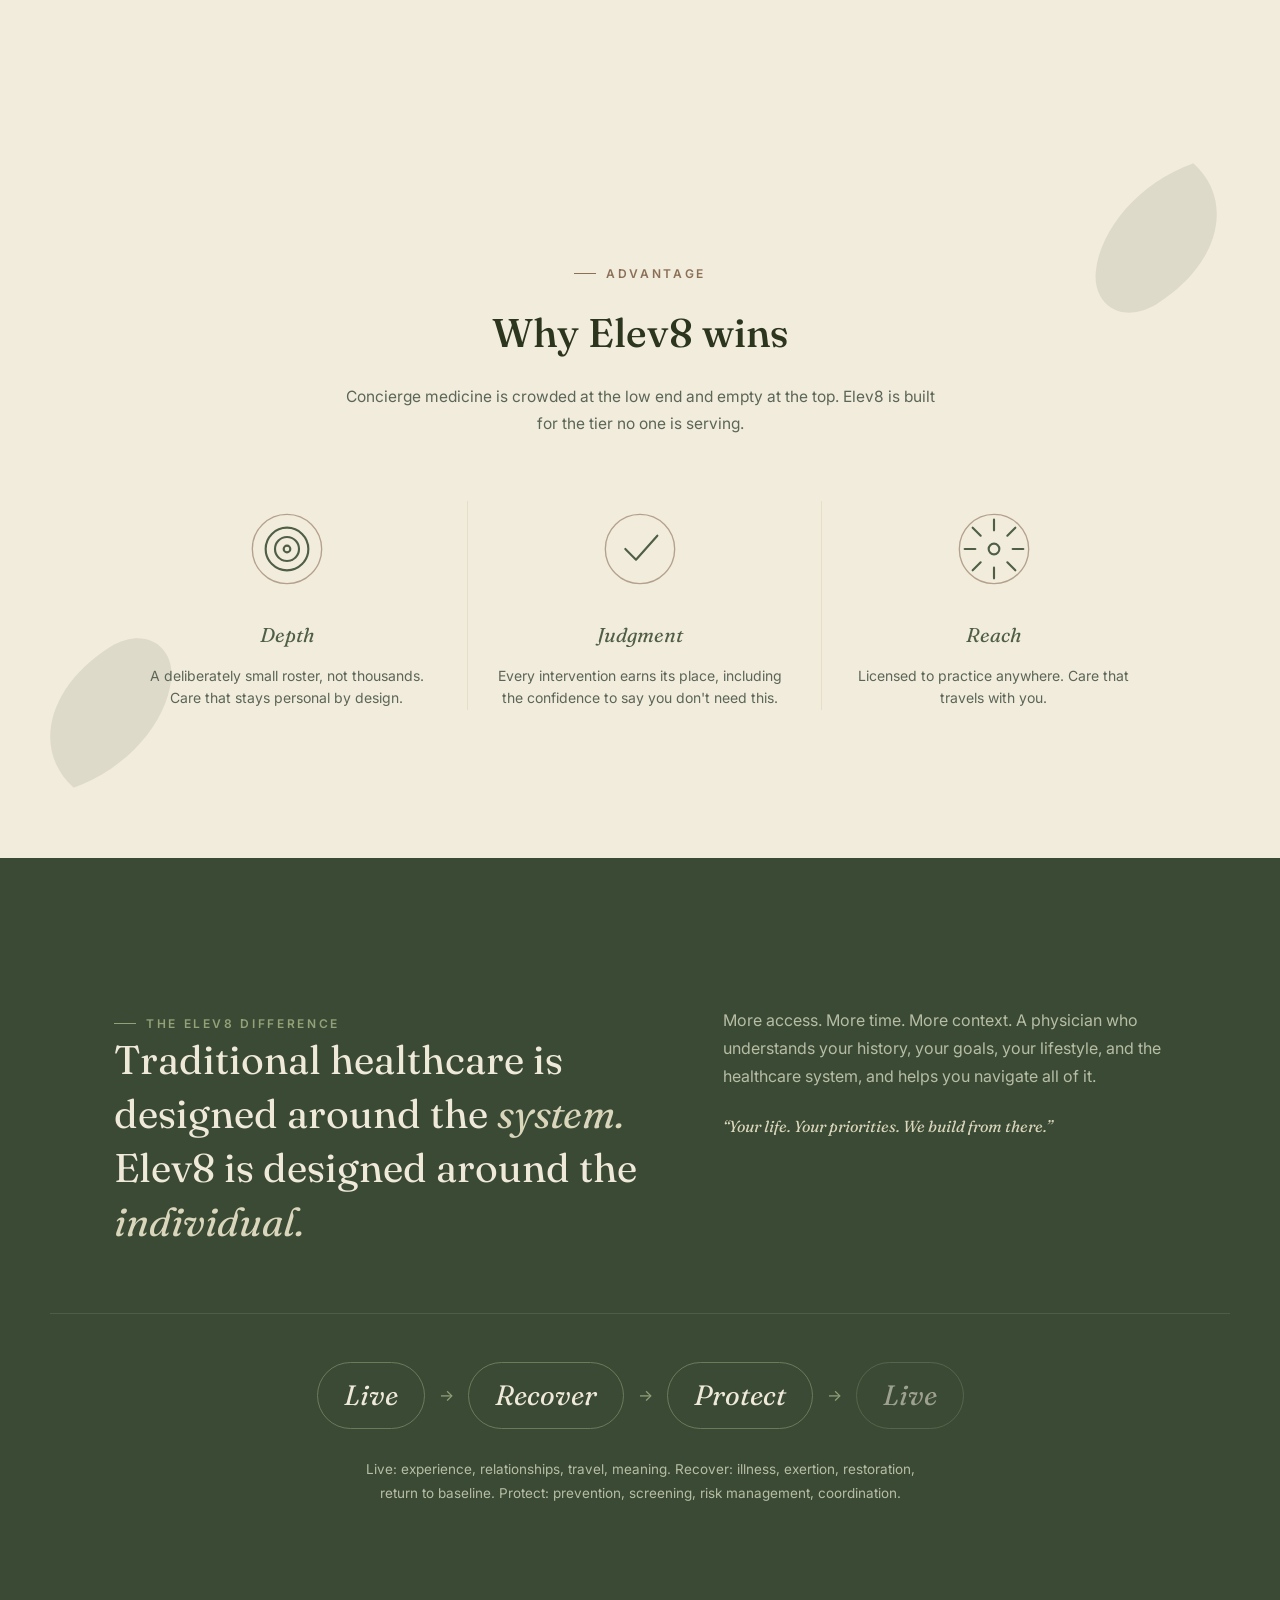
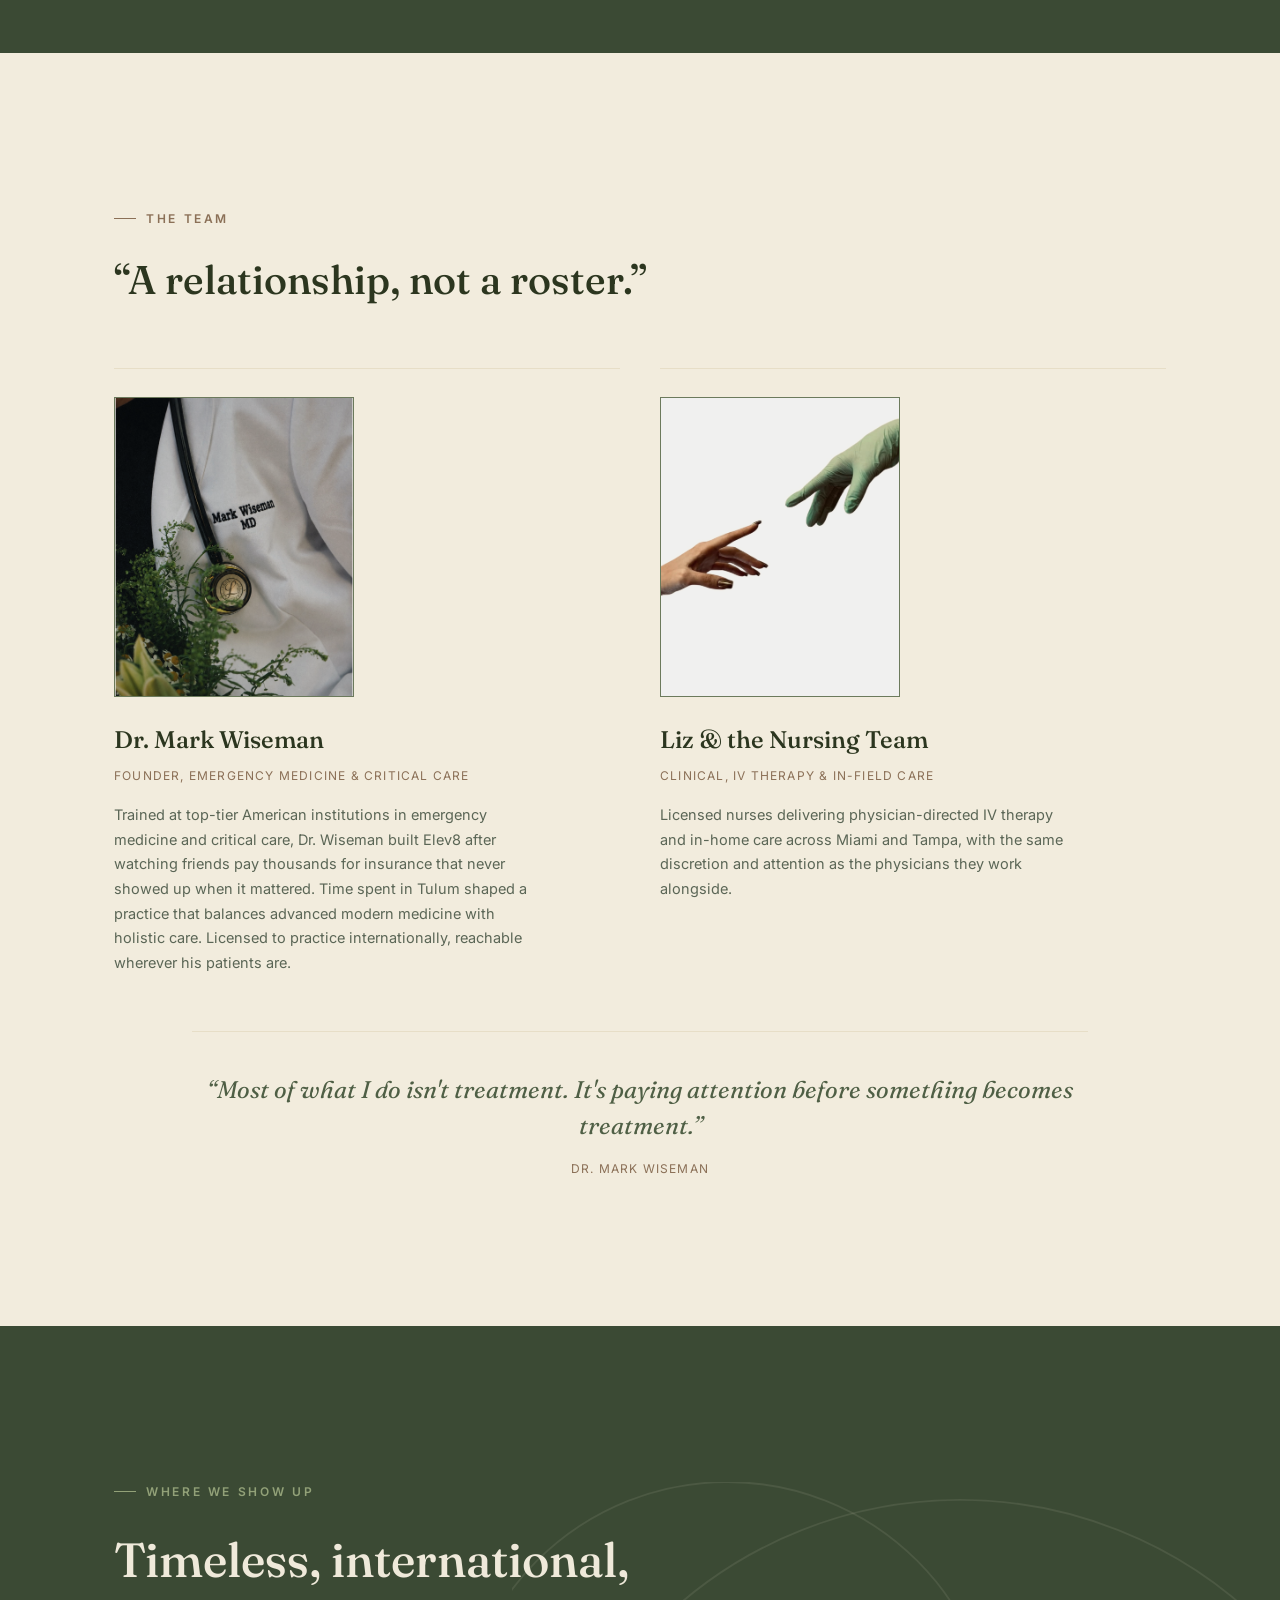
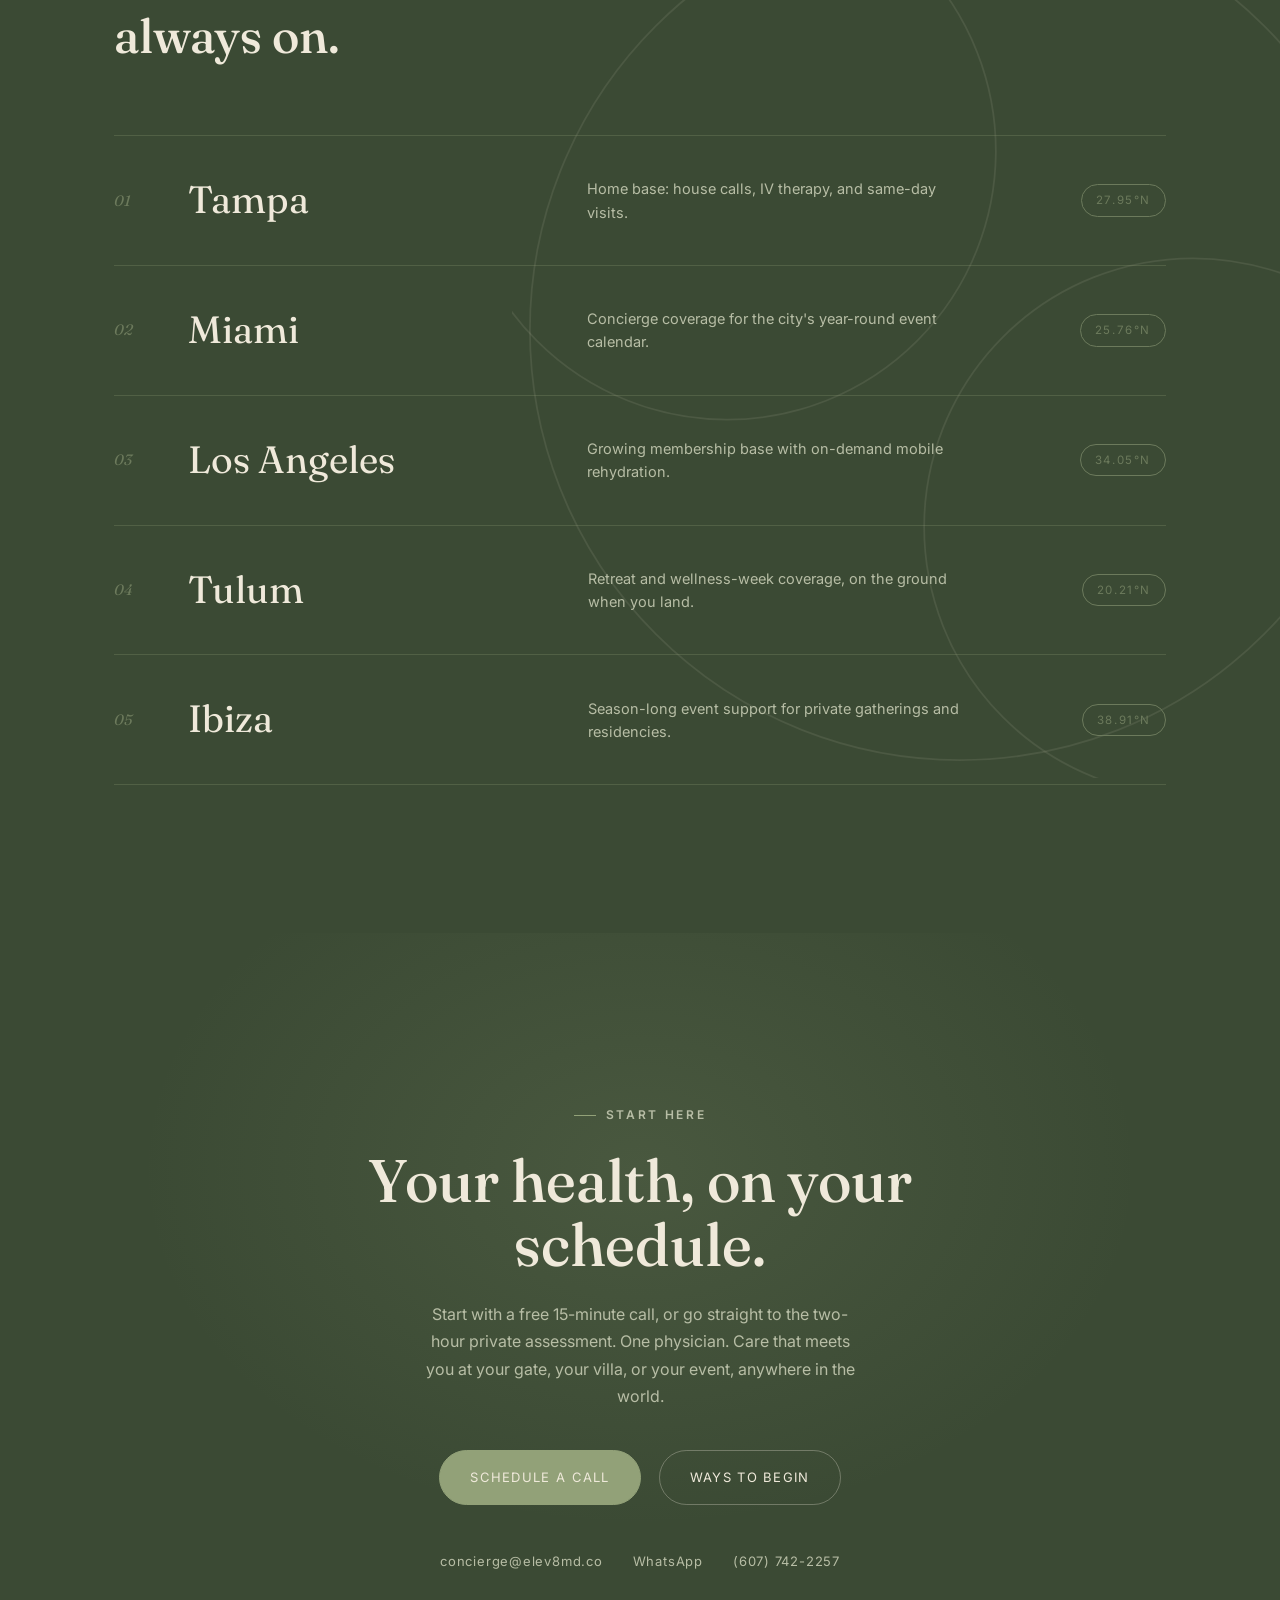
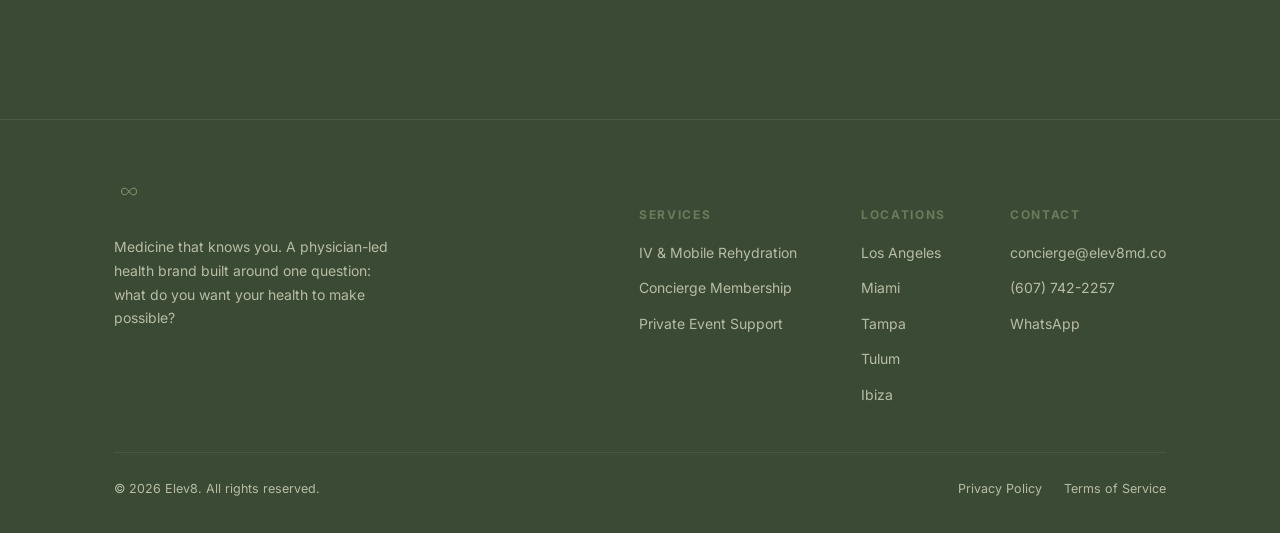
==== commit 53812c5b: "Remove 'In lieu of insurance.' from Membership headline Co-Authored-By: Claude Sonnet 5 <noreply@ant" ====
--- a/index.html
+++ b/index.html
@@ -202,7 +202,7 @@
       <div class="service reveal" id="membership">
         <div>
           <span class="service__tag">02 / Concierge Medical Membership</span>
-          <h3>One physician. 24/7. In lieu of insurance.</h3>
+          <h3>One physician. 24/7.</h3>
           <p>A dedicated doctor who knows your history, on call around the clock. Same-day appointments and treatments, global medical coordination while you travel, and a roster kept deliberately small, not thousands.</p>
           <ul class="service__list">
             <li>24/7 physician access, no call center</li>
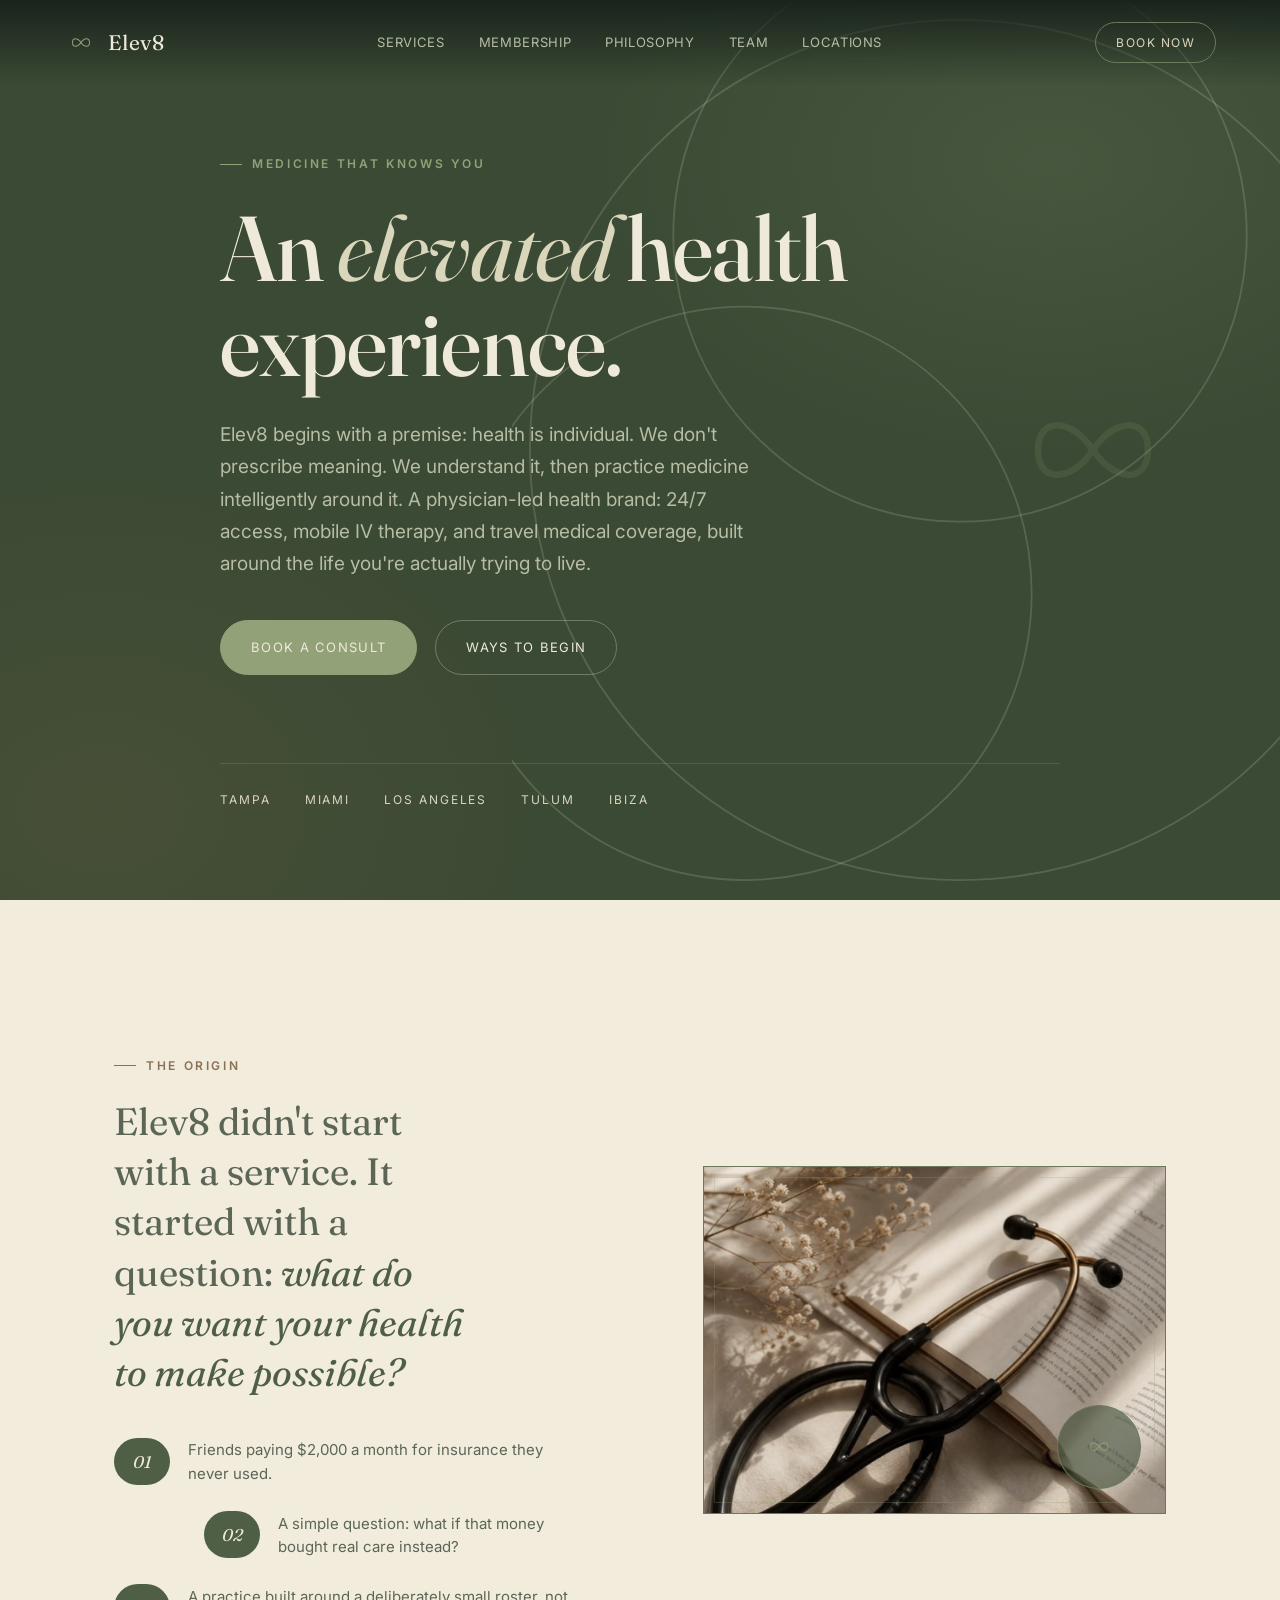
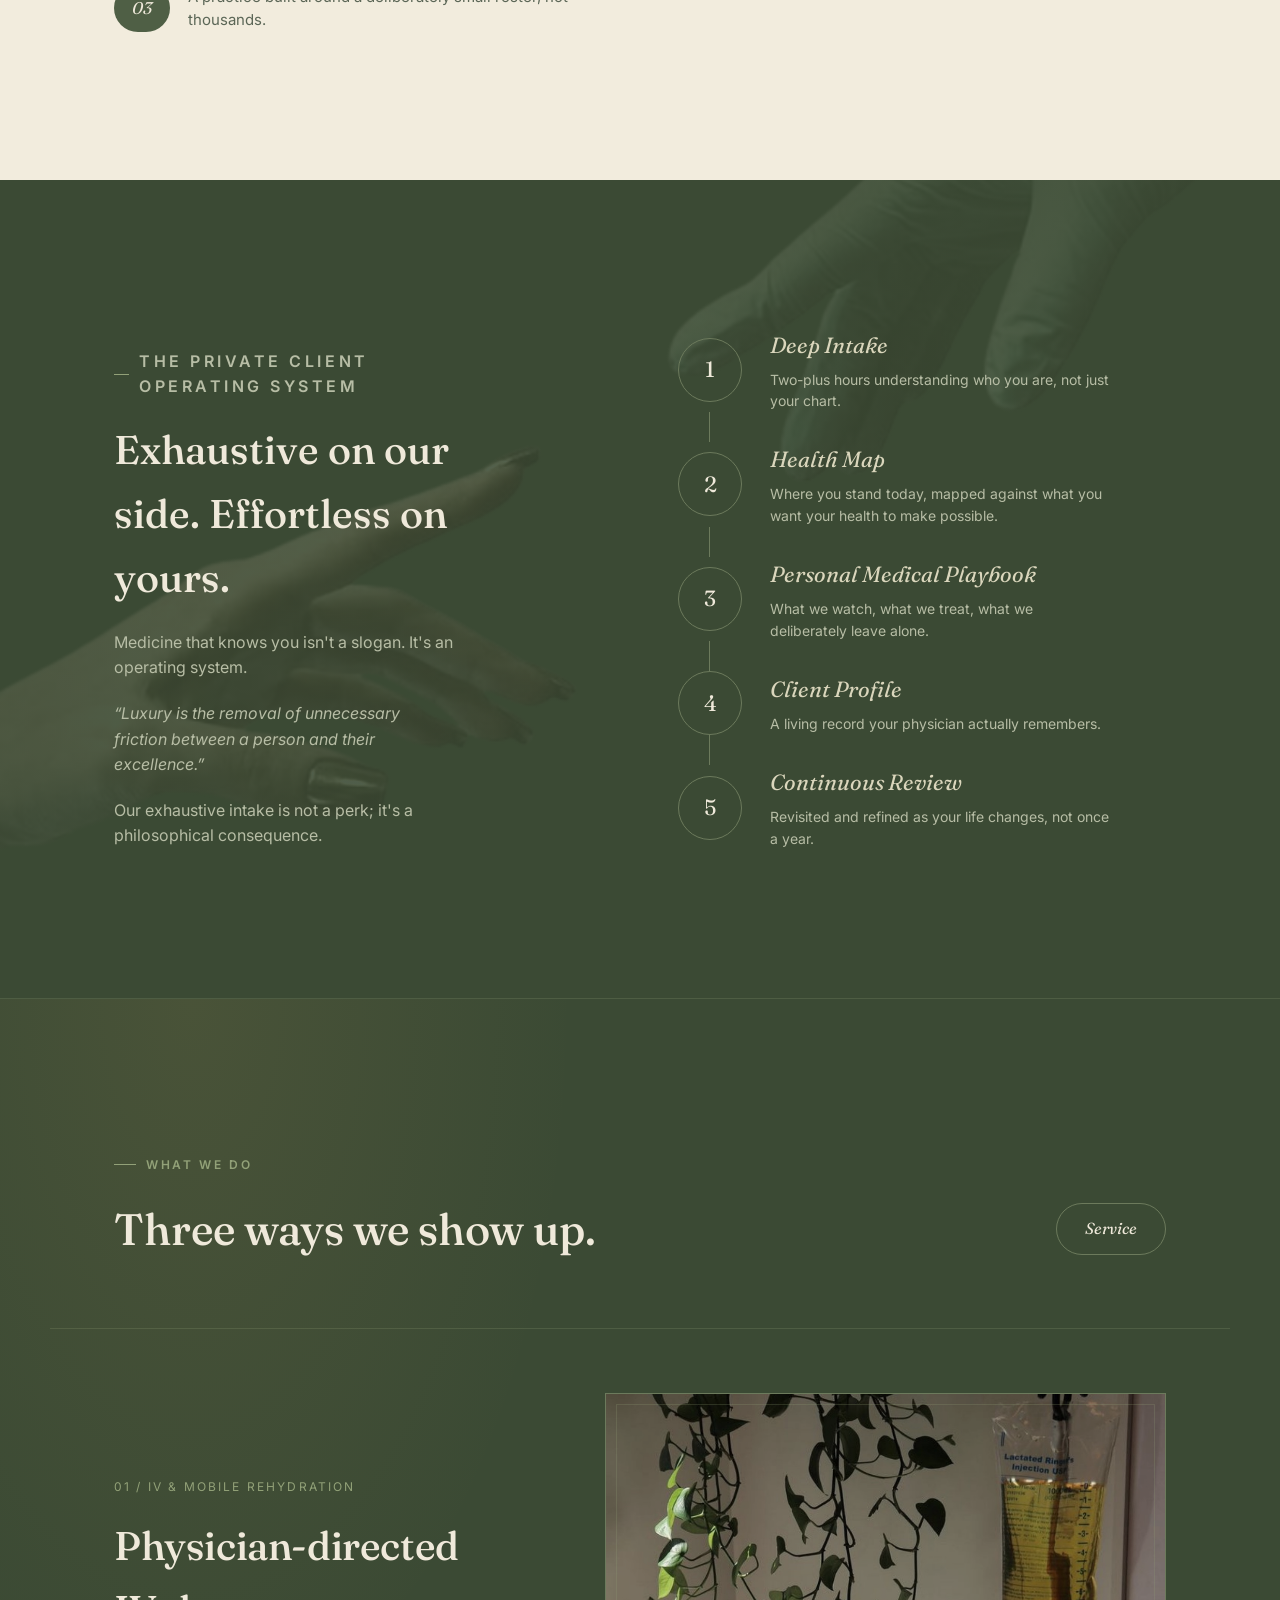
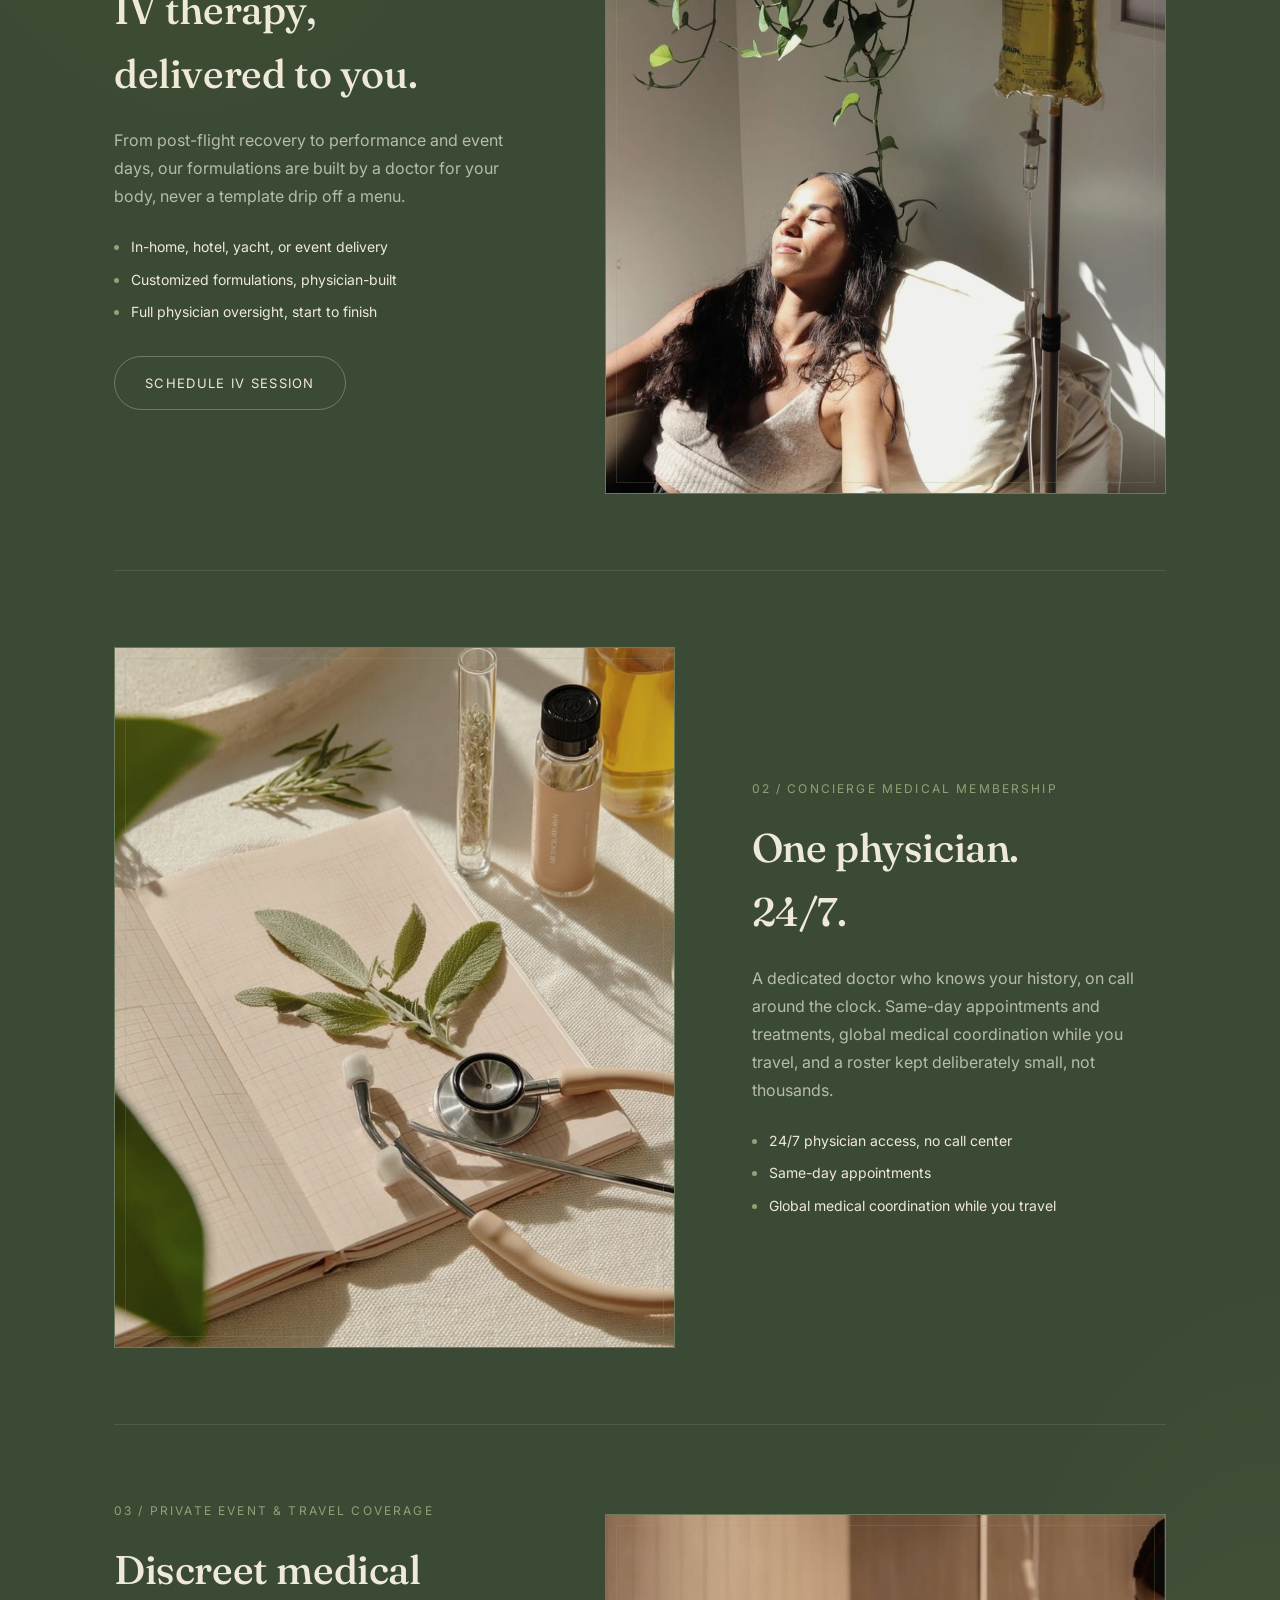
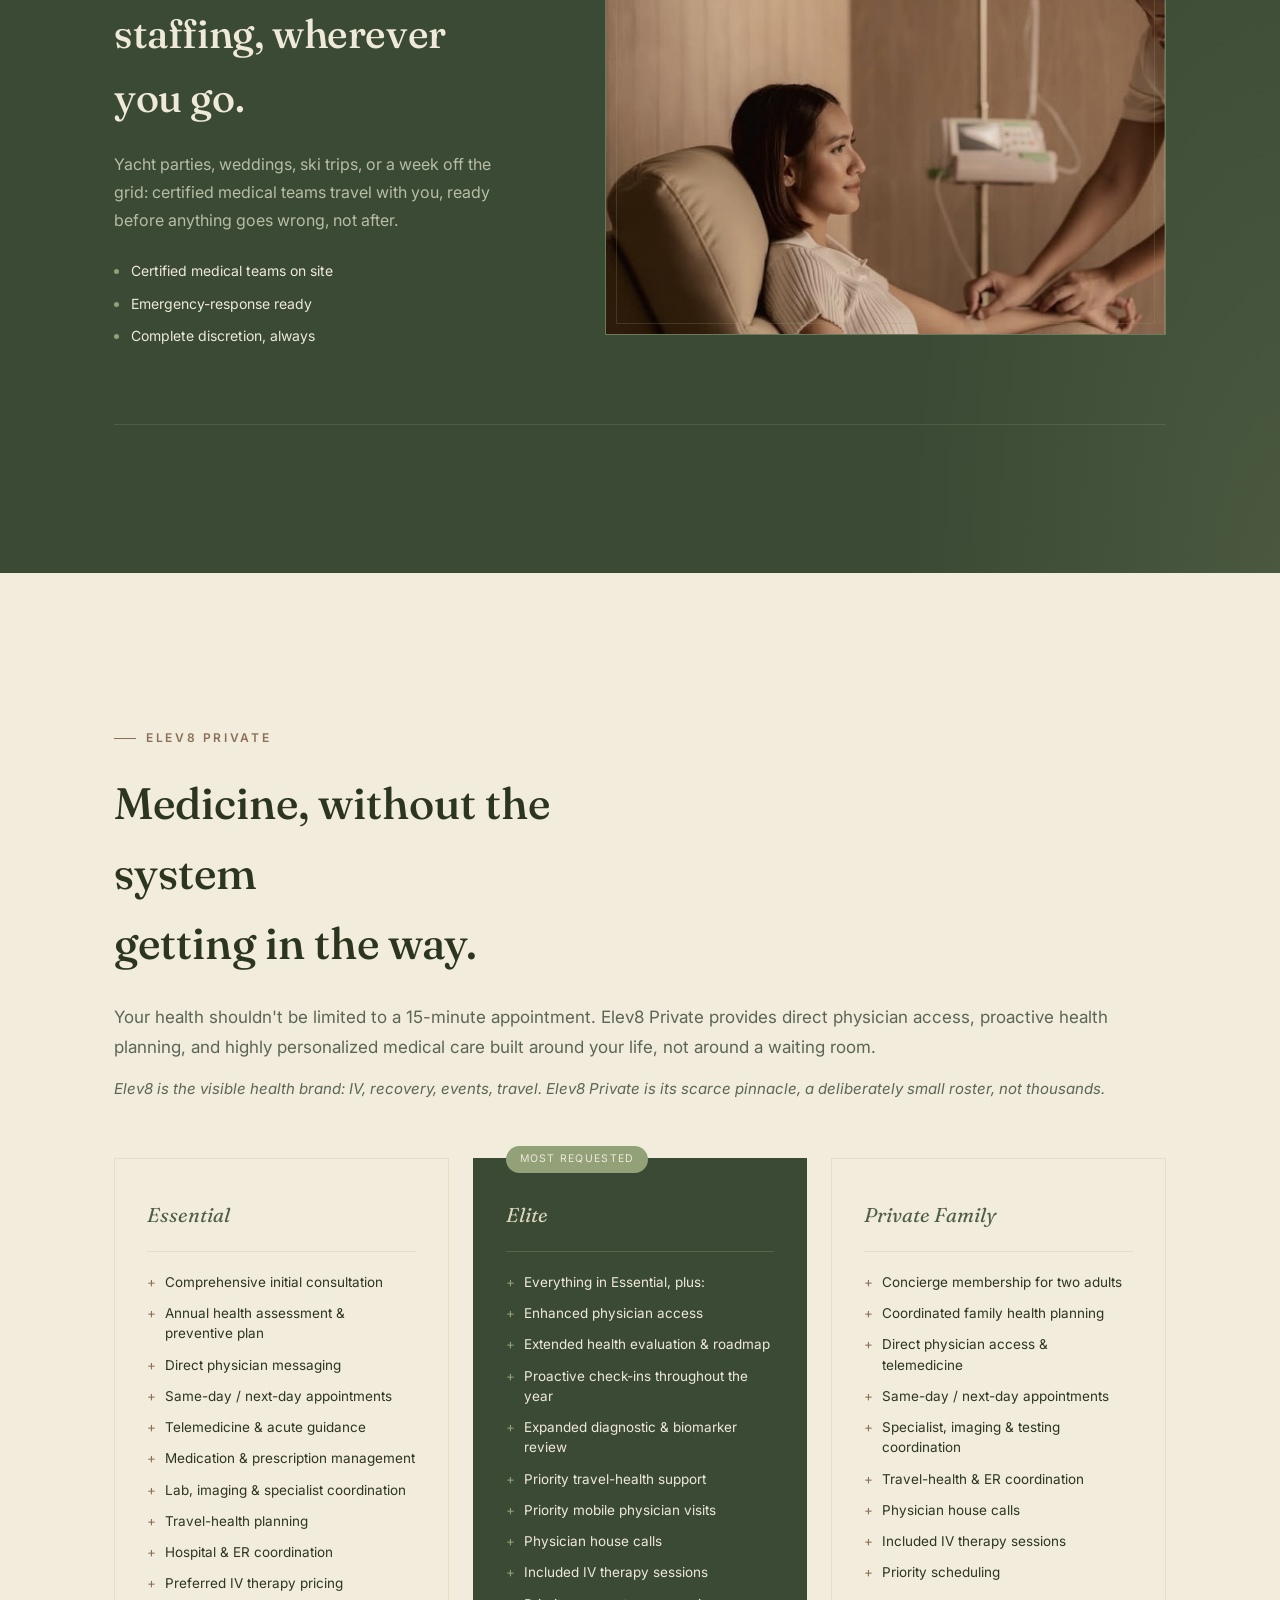
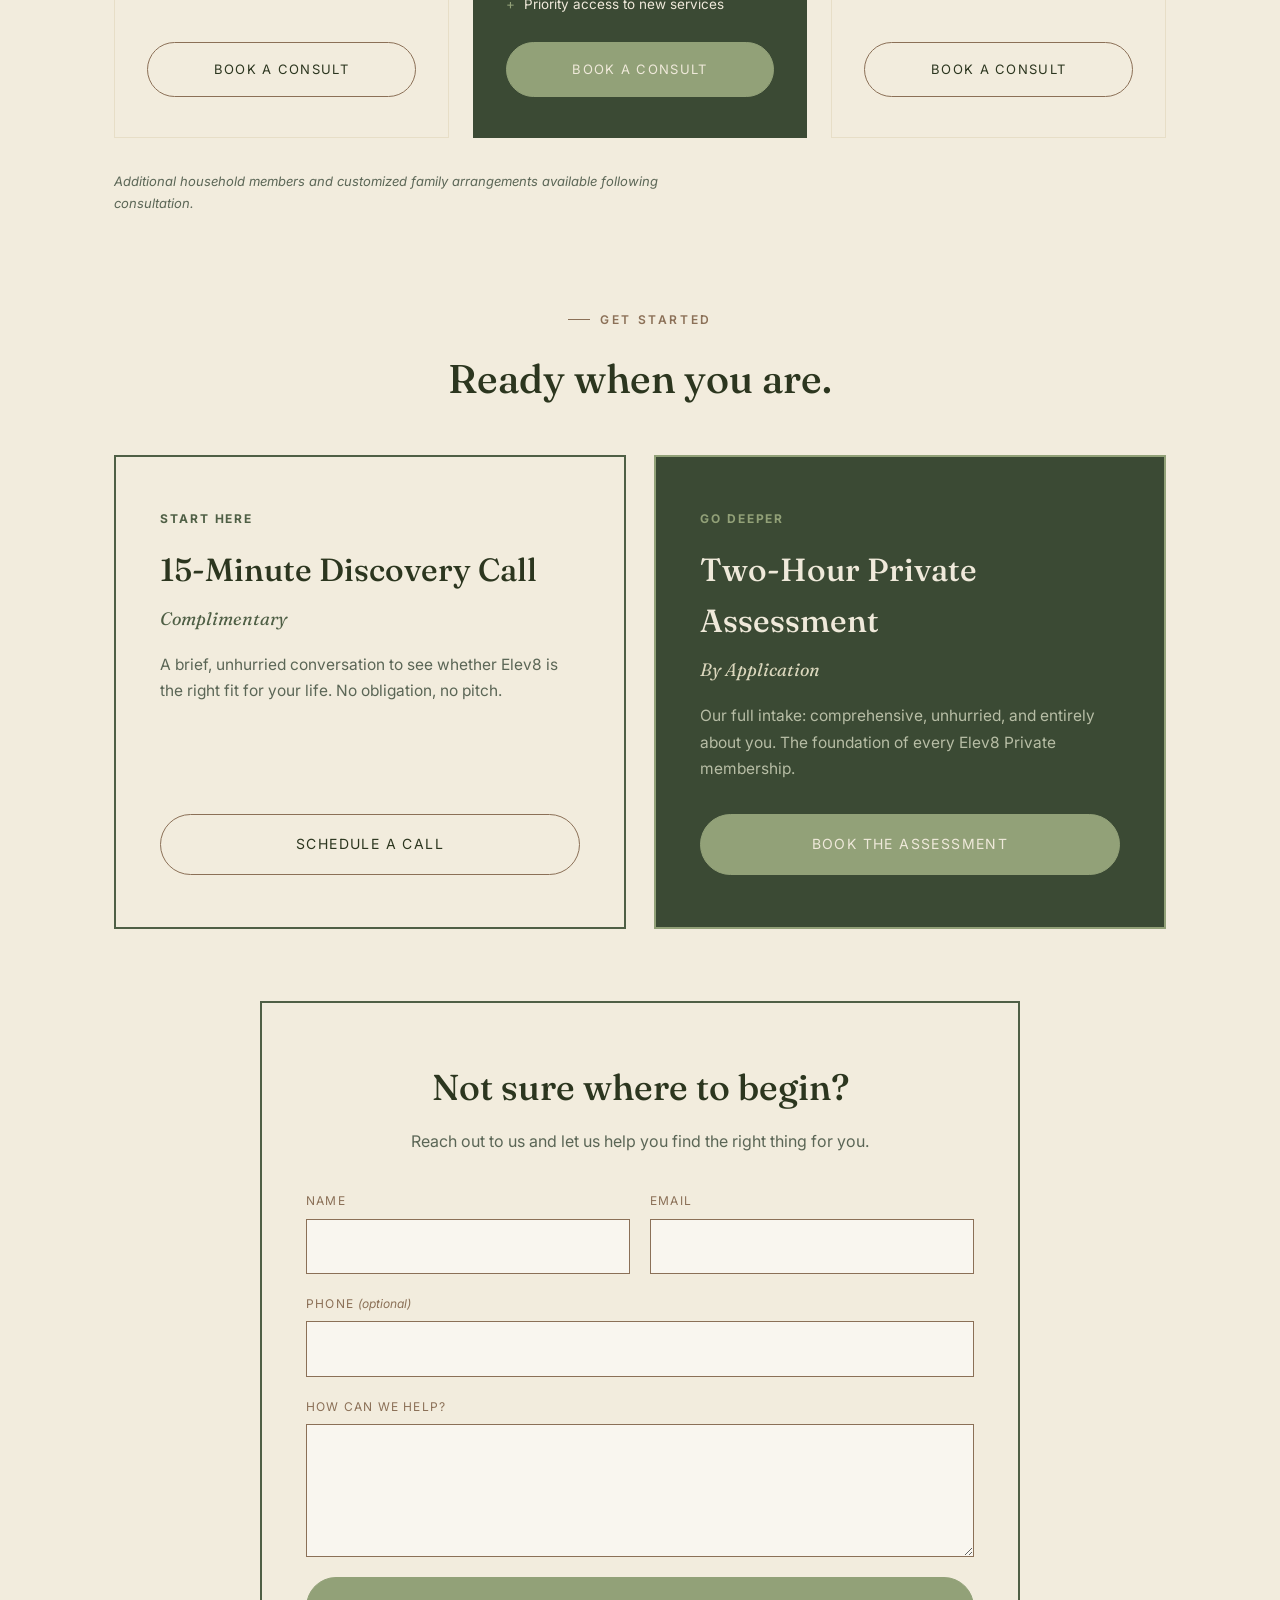
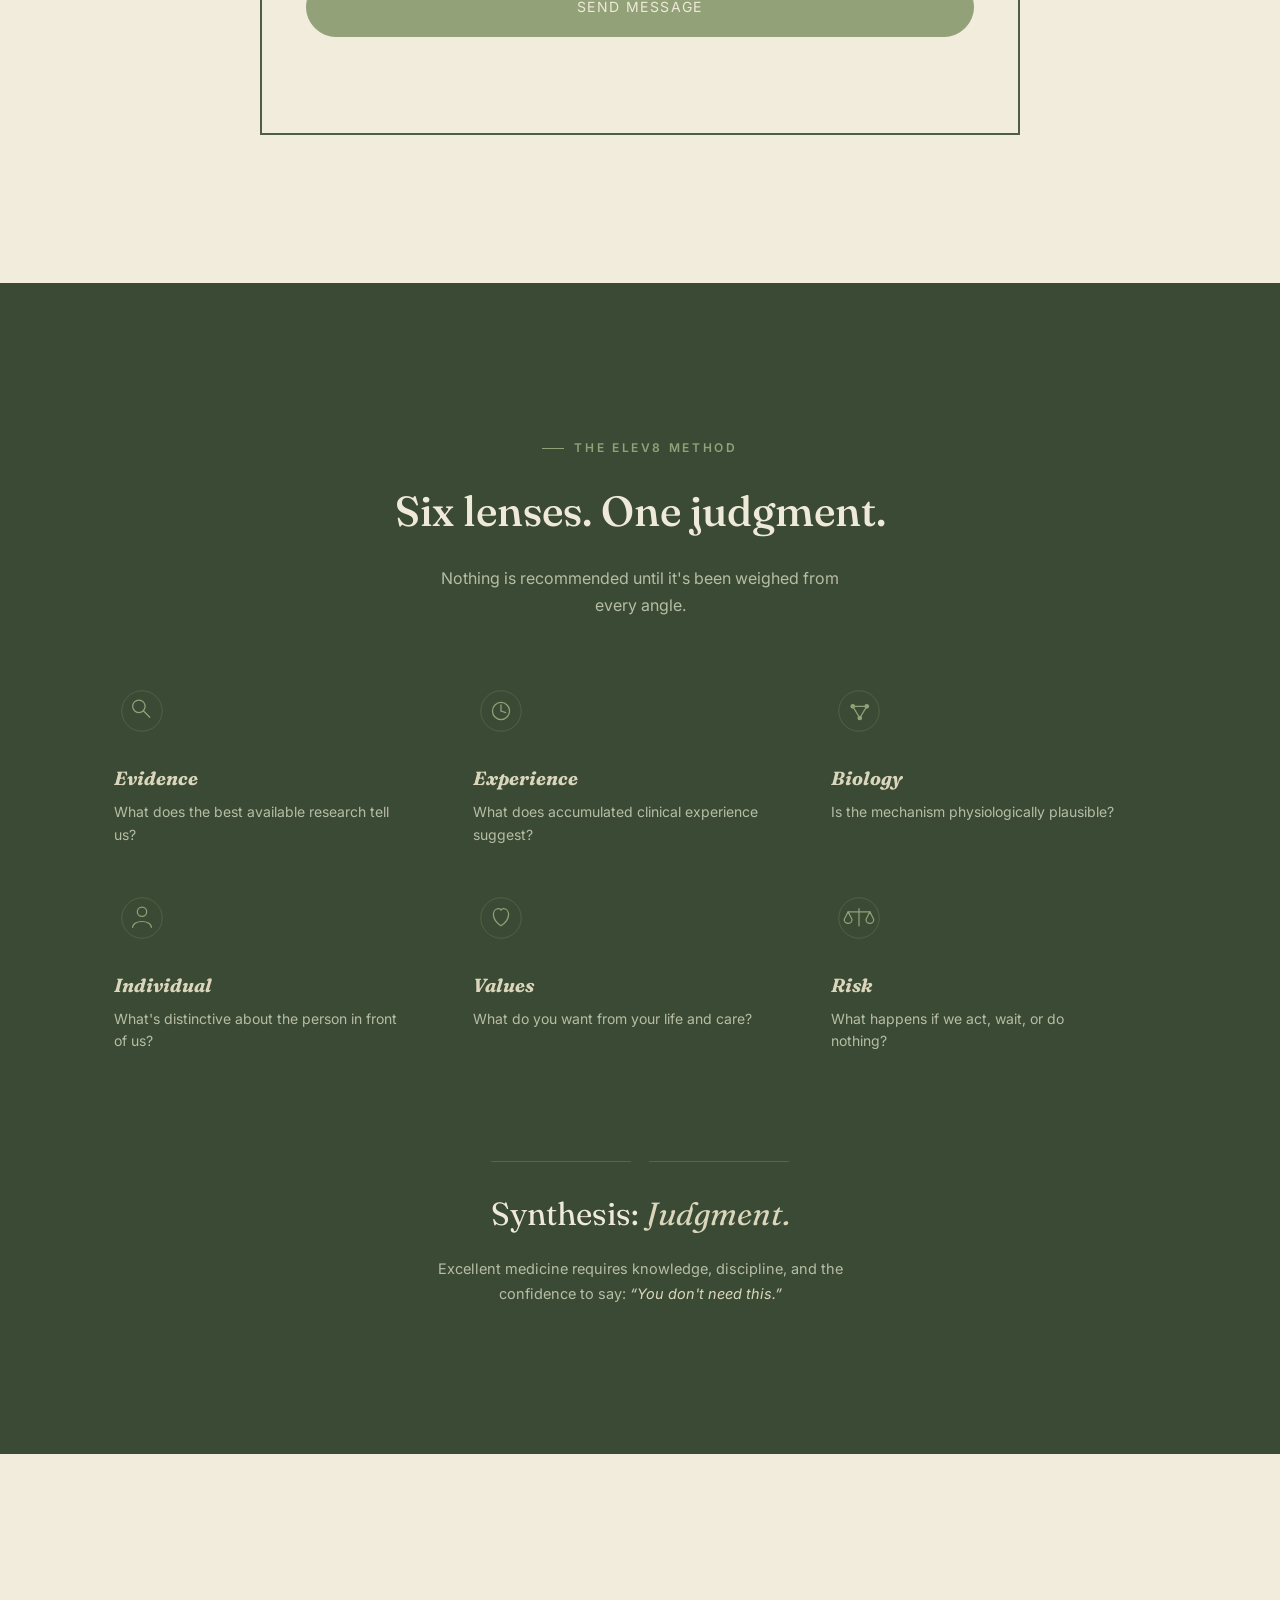
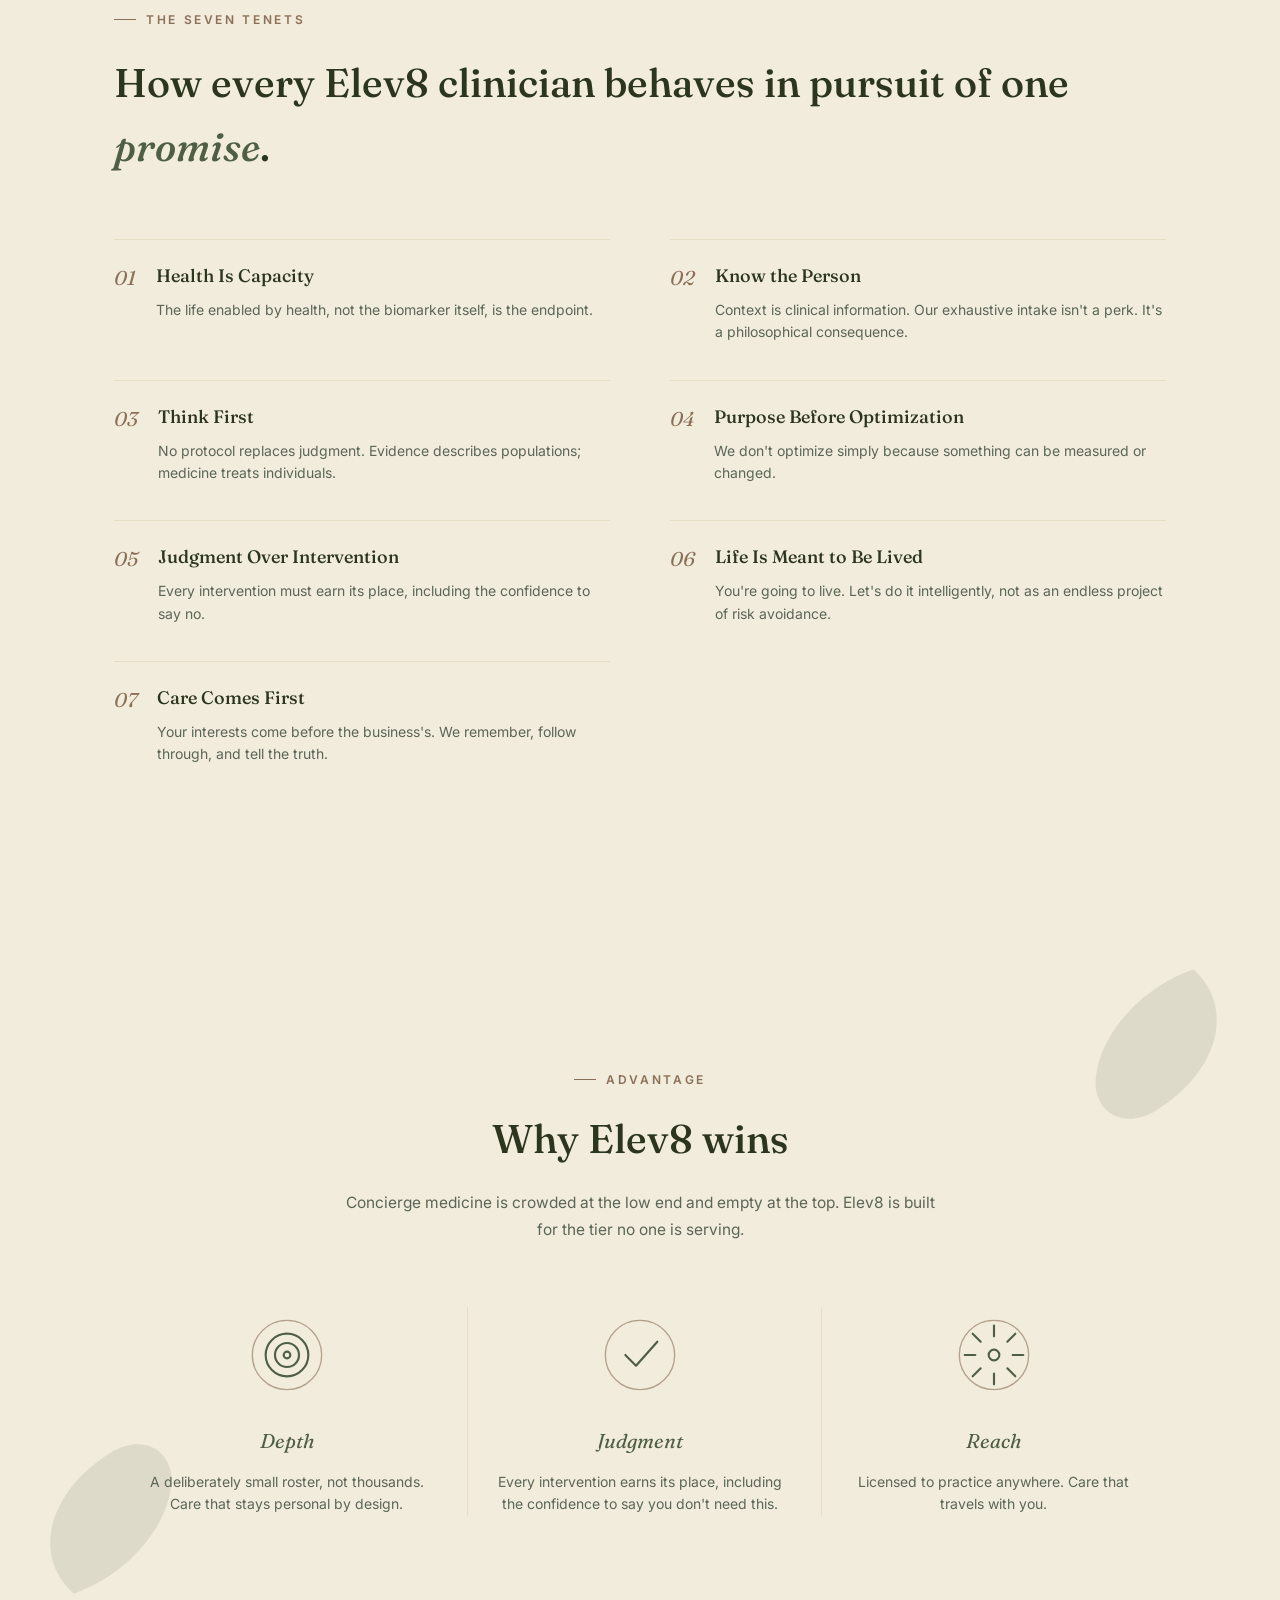
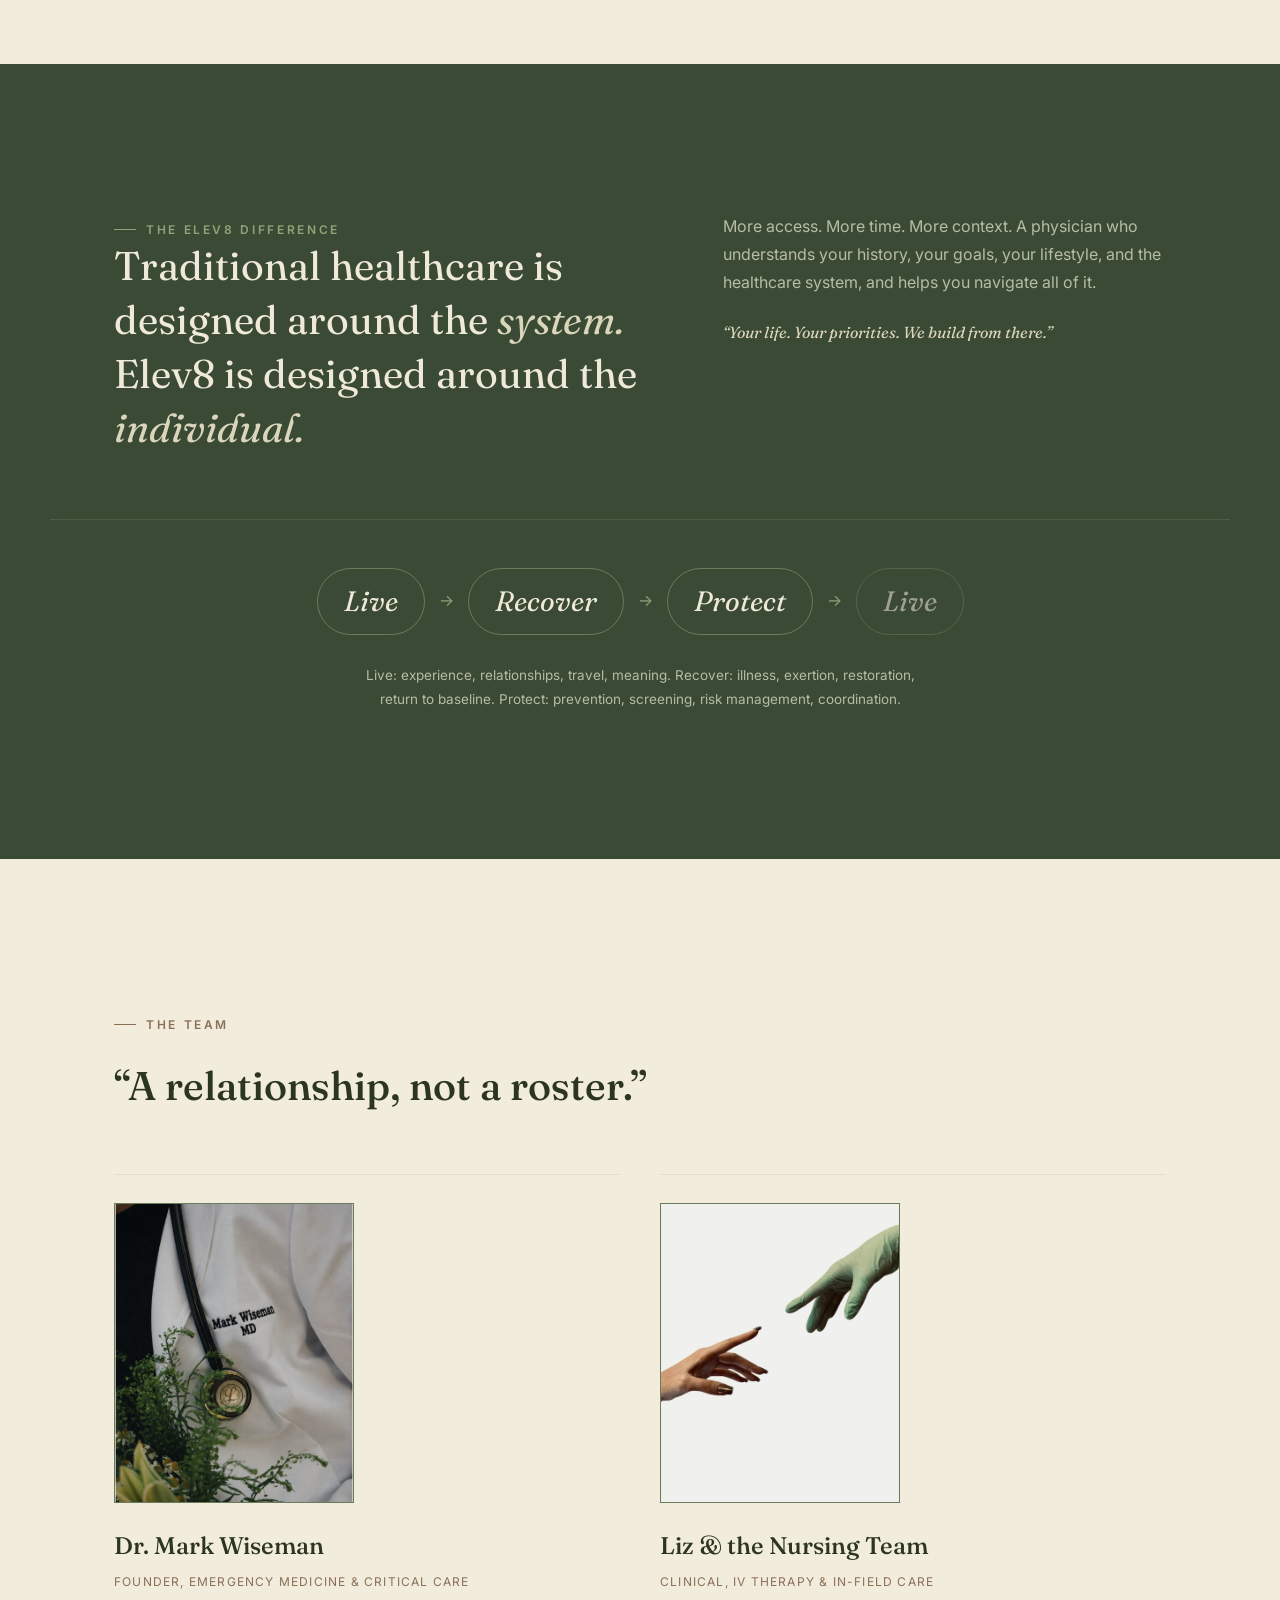
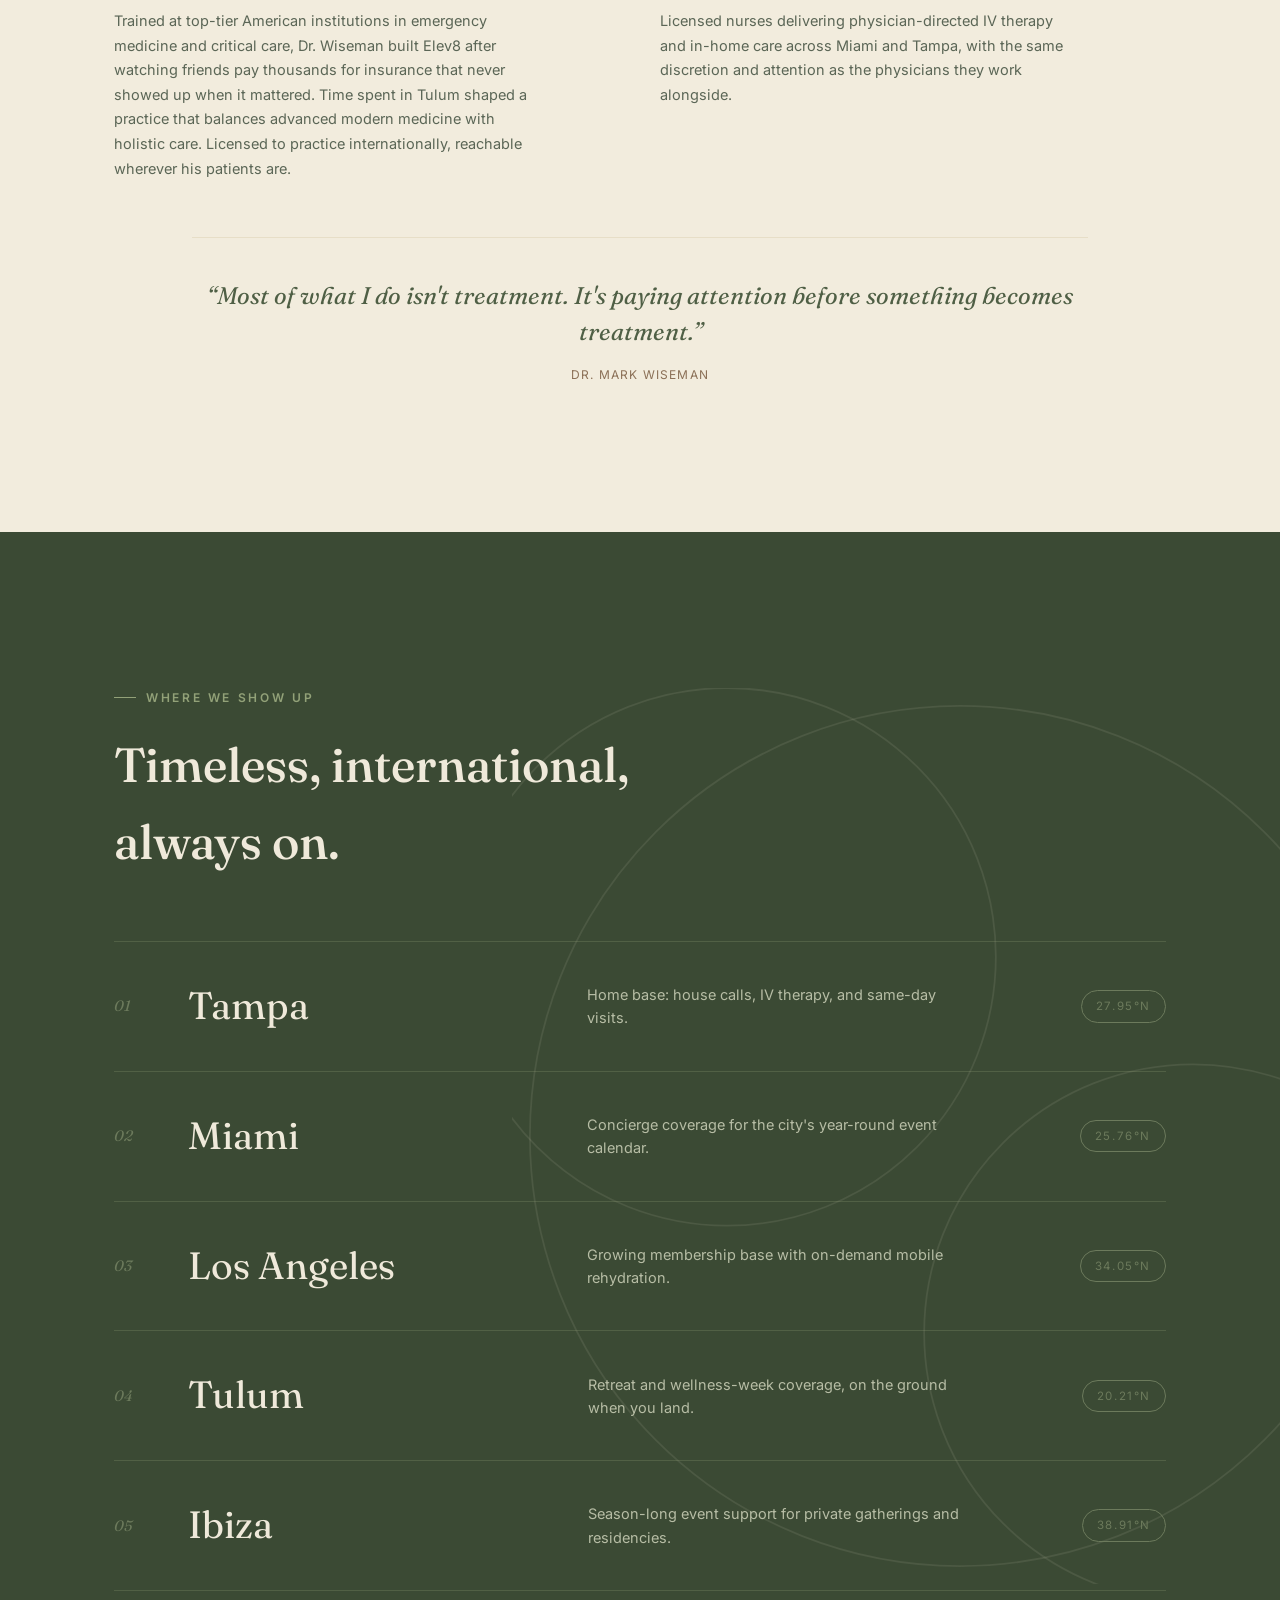
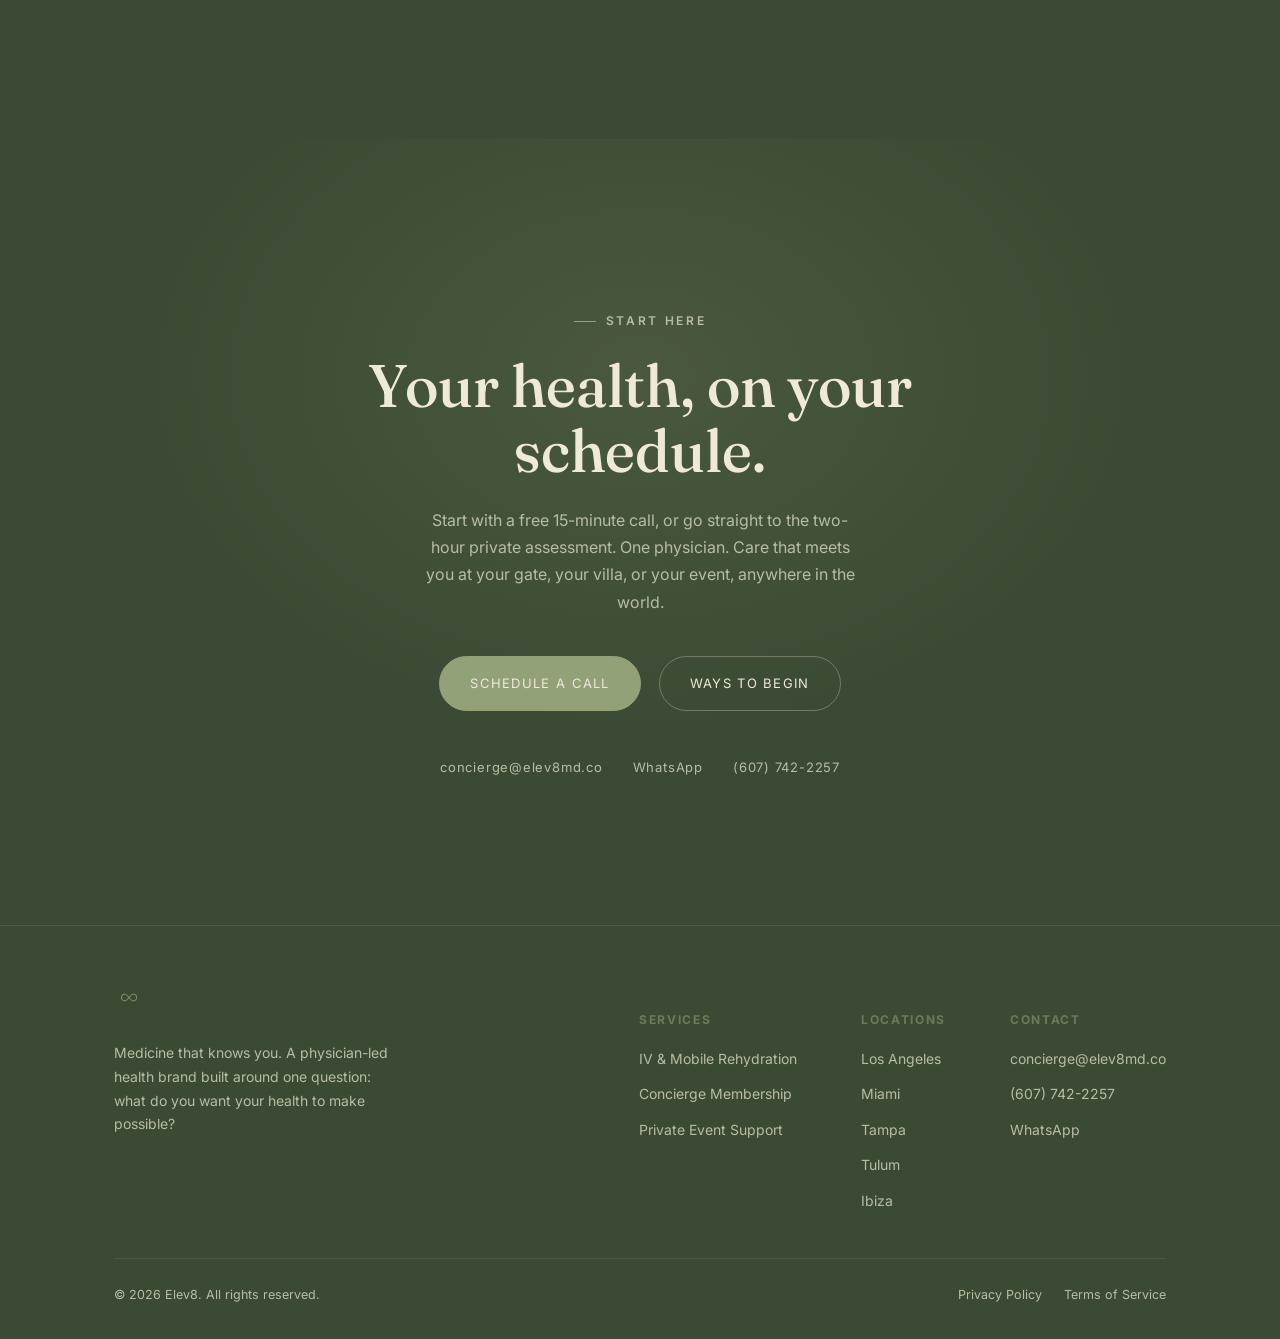
==== commit a24df8d8: "Book Now links to Services; add 'Not sure where to begin?' contact form under appointment options Co" ====
--- a/index.html
+++ b/index.html
@@ -61,7 +61,7 @@
     <a href="#team">Team</a>
     <a href="#locations">Locations</a>
   </div>
-  <a href="#book" class="nav__cta">Book Now</a>
+  <a href="#services" class="nav__cta">Book Now</a>
   <button class="nav__toggle" id="menuOpen" aria-label="Open menu"><span></span></button>
 </nav>
 
@@ -72,7 +72,7 @@
   <a href="#philosophy">Philosophy</a>
   <a href="#team">Team</a>
   <a href="#locations">Locations</a>
-  <a href="#book">Book Now</a>
+  <a href="#services">Book Now</a>
 </div>
 
 <main id="top">
@@ -317,6 +317,21 @@
         </div>
 
       </div>
+
+      <div class="contact-form reveal" id="contact">
+        <h3 class="contact-form__head">Not sure where to begin?</h3>
+        <p class="contact-form__sub">Reach out to us and let us help you find the right thing for you.</p>
+        <form id="contactForm" class="contact-form__form" novalidate>
+          <div class="contact-form__row">
+            <label class="contact-form__field"><span>Name</span><input type="text" name="name" autocomplete="name" required></label>
+            <label class="contact-form__field"><span>Email</span><input type="email" name="email" autocomplete="email" required></label>
+          </div>
+          <label class="contact-form__field"><span>Phone <em>(optional)</em></span><input type="tel" name="phone" autocomplete="tel"></label>
+          <label class="contact-form__field"><span>How can we help?</span><textarea name="message" rows="4"></textarea></label>
+          <button type="submit" class="btn btn--gold contact-form__submit">Send Message</button>
+          <p class="contact-form__status" id="contactStatus" role="status"></p>
+        </form>
+      </div>
     </div>
   </section>
 
--- a/styles.css
+++ b/styles.css
@@ -1500,3 +1500,52 @@
   .hero__strip { gap: 10px 20px; }
   .footer__top { flex-direction: column; }
 }
+
+/* Contact form (bottom of Get Started) */
+.contact-form {
+  margin-top: 72px;
+  padding: 56px 44px;
+  background: var(--sand);
+  border: 2px solid var(--moss);
+  max-width: 760px;
+  margin-left: auto;
+  margin-right: auto;
+  text-align: center;
+}
+.contact-form__head {
+  font-family: var(--font-display);
+  font-weight: 500;
+  font-size: clamp(26px, 3.2vw, 36px);
+  color: var(--ink-text);
+}
+.contact-form__sub {
+  margin-top: 12px;
+  color: var(--ink-text-mute);
+  font-size: 16px;
+  line-height: 1.7;
+}
+.contact-form__form { margin-top: 36px; display: flex; flex-direction: column; gap: 20px; text-align: left; }
+.contact-form__row { display: grid; grid-template-columns: 1fr 1fr; gap: 20px; }
+.contact-form__field { display: flex; flex-direction: column; gap: 8px; }
+.contact-form__field span { font-size: 12px; letter-spacing: 0.1em; text-transform: uppercase; color: var(--clay); }
+.contact-form__field em { text-transform: none; letter-spacing: 0; font-style: italic; }
+.contact-form__field input,
+.contact-form__field textarea {
+  font: inherit;
+  font-size: 16px;
+  color: var(--ink-text);
+  background: rgba(255,255,255,0.55);
+  border: 1px solid var(--clay);
+  border-radius: 0;
+  padding: 14px 16px;
+  width: 100%;
+}
+.contact-form__field input:focus,
+.contact-form__field textarea:focus { outline: none; border-color: var(--moss); box-shadow: 0 0 0 3px rgba(146,161,120,0.25); }
+.contact-form__field .is-invalid { border-color: #a4452c; }
+.contact-form__submit { justify-content: center; width: 100%; cursor: pointer; padding-top: 18px; padding-bottom: 18px; font-size: 14px; }
+.contact-form__status { min-height: 1.4em; font-size: 14px; color: var(--moss); text-align: center; }
+@media (max-width: 640px) {
+  .contact-form { padding: 40px 22px; }
+  .contact-form__row { grid-template-columns: 1fr; }
+}
